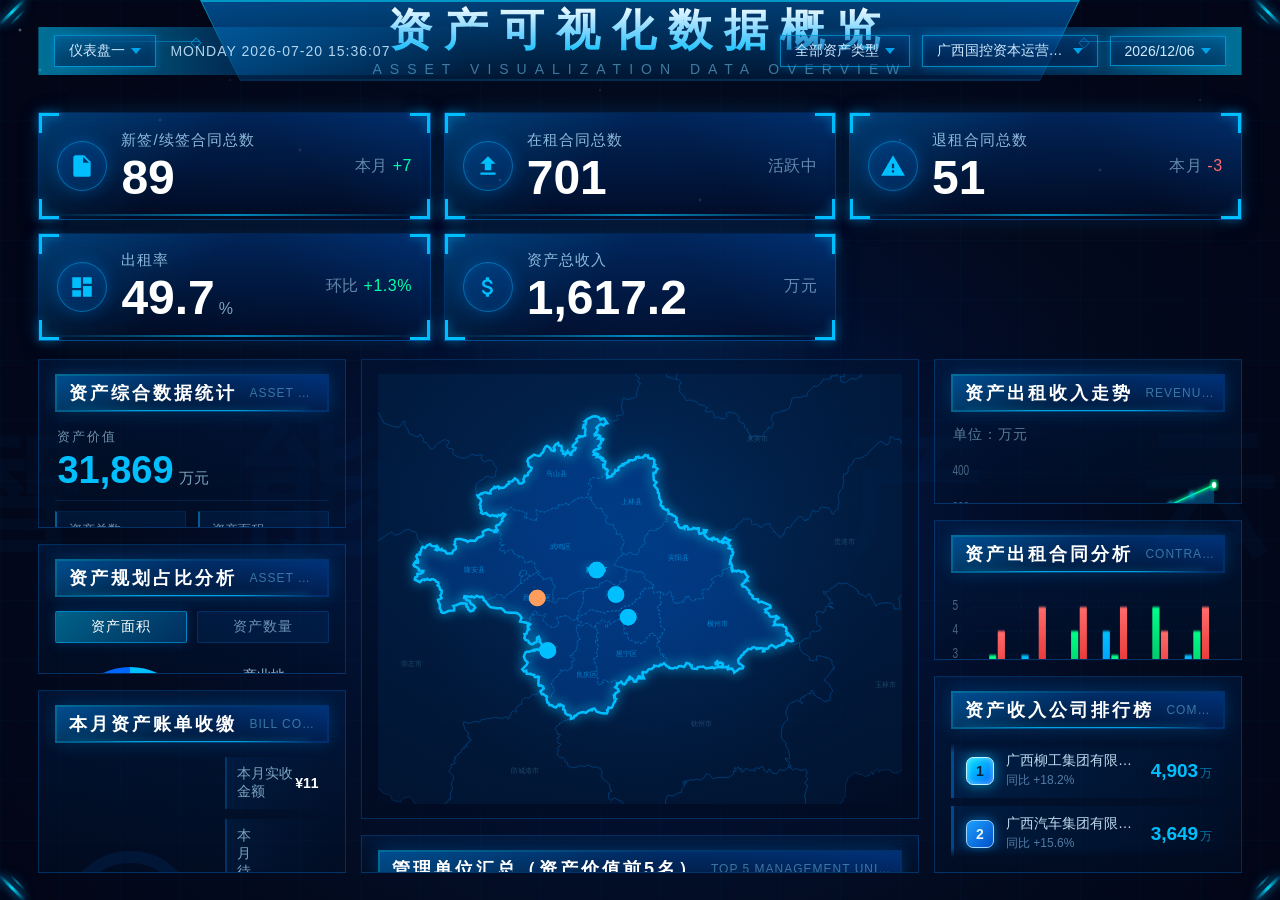
==== dashboard1.html @ 0d6fdb33 "初始化资管可视化大屏项目 - 两个看板页面 dashboard1.html / dashboard2.html - 共享样式 css/common.css（页头/筛选/弹窗/排行等通用组件） - 逐页" ====
<!DOCTYPE html>
<html lang="zh-CN">
<head>
<meta charset="UTF-8">
<title>资产可视化数据大屏</title>
<link rel="stylesheet" href="css/common.css">
</head>
<body class="d1">

<div class="stage">
  <div class="stars"></div>
  <div class="grid-bg"></div>

  <!-- 四角装饰 -->
  <div class="corner-deco tl"></div>
  <div class="corner-deco tr"></div>
  <div class="corner-deco bl"></div>
  <div class="corner-deco br"></div>

  <!-- 四周流光：顶部中央分两股沿左右边缘流下，底部中央汇聚消失 -->
  <div class="flow-frame">
    <span class="edge h top center"></span>
    <span class="edge h top l"></span>
    <span class="edge h top r"></span>
    <span class="edge h bottom center"></span>
    <span class="edge h bottom l"></span>
    <span class="edge h bottom r"></span>
    <span class="edge v left"></span>
    <span class="edge v right"></span>
  </div>

  <!-- 背景装饰字 -->
  <div class="bg-text">智 能 资 产 云</div>

  <!-- 顶部 -->
  <div class="header">
    <div class="title-side left"></div>
    <div class="title-side right"></div>
    <div class="title-bar">
      <div class="title-text">资产可视化数据概览</div>
      <div class="title-sub">ASSET VISUALIZATION DATA OVERVIEW</div>
    </div>

    <div class="header-clock">
      <div class="clock-bg"></div>
      <details class="filter filter-switch">
        <summary class="filter-btn" title="切换看板">
          <span class="fb-label" id="switchLabel">资产看板</span><span class="arrow"></span>
        </summary>
        <div class="dropdown"><ul>
          <li data-href="dashboard1.html">仪表盘一</li>
          <li data-href="dashboard2.html">仪表盘二</li>
        </ul></div>
      </details>
      <div class="time" id="clock">MONDAY 2026-07-20 15:36:07</div>
    </div>

    <div class="header-filters">
      <div class="filters-bg"></div>
      <details class="filter">
        <summary class="filter-btn" title="全部资产类型">
          <span class="fb-label">全部资产类型</span><span class="arrow"></span>
        </summary>
        <div class="dropdown"><ul>
          <li class="active">全部资产类型</li>
          <li>房屋建筑物</li>
          <li>土地使用权</li>
          <li>在建工程</li>
          <li>机器设备</li>
          <li>运输工具</li>
          <li>办公设备</li>
          <li>存货</li>
          <li>股权</li>
          <li>债权</li>
        </ul></div>
      </details>
      <details class="filter">
        <summary class="filter-btn" title="广西国控资本运营集团有限公司">
          <span class="fb-label">广西国控资本运营集团有限公司</span><span class="arrow"></span>
        </summary>
        <div class="dropdown wide"><ul>
          <li class="active">广西国控资本运营集团有限公司</li>
          <li>广西国宏经济发展集团有限公司</li>
          <li>广西糖业集团有限公司</li>
          <li>广西农垦永新畜牧集团有限公司</li>
          <li>广西悦桂田园文化旅游投资有限责任公司</li>
          <li>广西农垦明阳淀粉发展有限公司</li>
          <li>广西农垦绿色食品集团有限公司</li>
          <li>广西剑麻集团有限公司</li>
          <li>广西农垦茶业集团有限公司</li>
          <li>广西农垦资本管理集团有限公司</li>
          <li>广西化工研究院有限公司</li>
          <li>广西轻工业科学技术研究院有限公司</li>
          <li>广西农垦西江乳业有限公司</li>
          <li>广西农垦企业管理有限公司</li>
          <li>广西农垦明阳农场有限公司</li>
          <li>广西农垦金光农场有限公司</li>
          <li>广西农垦新兴农场有限公司</li>
          <li>广西农垦良丰农场有限公司</li>
          <li>广西农垦北部湾农场有限公司</li>
          <li>广西农垦火光农场有限公司</li>
          <li>广西农垦通润发展有限公司</li>
          <li>广西农垦西江农场有限公司</li>
          <li>广西农垦旺茂农场有限公司</li>
          <li>广西农垦百润发展有限公司</li>
          <li>广西农垦龙北农场有限公司</li>
          <li>广西产投资本运营集团有限公司</li>
          <li>广西宏桂资本运营集团有限公司</li>
          <li>广西宏桂资产经营集团有限公司</li>
          <li>北部湾产权交易所集团股份有限公司</li>
          <li>广西五金矿产进出口集团有限公司</li>
          <li>广西明园产业服务集团有限公司</li>
          <li>广西柳工集团有限公司</li>
          <li>广西汽车集团有限公司</li>
          <li>广西国控置地投资有限公司</li>
          <li>广西国控品牌运营有限公司</li>
          <li>广西职业技术大学</li>
        </ul></div>
      </details>
      <details class="filter filter-date">
        <summary class="filter-btn" title="选择日期">
          <span class="fb-label" id="dateLabel">2026/07/30</span><span class="arrow"></span>
        </summary>
        <div class="dropdown cal"><div class="cal-box">
          <div class="cal-head">
            <button class="cal-nav" type="button" data-dir="-1" aria-label="上一月">‹</button>
            <span class="cal-title"></span>
            <button class="cal-nav" type="button" data-dir="1" aria-label="下一月">›</button>
          </div>
          <div class="cal-dow">
            <span>日</span><span>一</span><span>二</span><span>三</span><span>四</span><span>五</span><span>六</span>
          </div>
          <div class="cal-days"></div>
        </div></div>
      </details>
    </div>
  </div>

  <!-- KPI 卡片行 -->
  <div class="kpi-row">
    <div class="kpi-card">
      <div class="kpi-icon"><svg viewBox="0 0 24 24"><path d="M14 2H6c-1.1 0-2 .9-2 2v16c0 1.1.9 2 2 2h12c1.1 0 2-.9 2-2V8l-6-6zm-1 7V3.5L18.5 9H13z"/><path d="M8 14h8v2H8zm0-3h8v2H8z"/></svg></div>
      <div class="kpi-info">
        <div class="kpi-label">新签/续签合同总数</div>
        <div class="kpi-value">156</div>
      </div>
      <div class="kpi-sub">本月 <span class="up">+12</span></div>
    </div>
    <div class="kpi-card">
      <div class="kpi-icon"><svg viewBox="0 0 24 24"><path d="M9 16h6v-6h4l-7-7-7 7h4zm-4 2h14v2H5z"/></svg></div>
      <div class="kpi-info">
        <div class="kpi-label">在租合同总数</div>
        <div class="kpi-value">1,234</div>
      </div>
      <div class="kpi-sub">活跃中</div>
    </div>
    <div class="kpi-card">
      <div class="kpi-icon"><svg viewBox="0 0 24 24"><path d="M1 21h22L12 2 1 21zm12-3h-2v-2h2v2zm0-4h-2v-4h2v4z"/></svg></div>
      <div class="kpi-info">
        <div class="kpi-label">退租合同总数</div>
        <div class="kpi-value">89</div>
      </div>
      <div class="kpi-sub">本月 <span class="down">-5</span></div>
    </div>
    <div class="kpi-card">
      <div class="kpi-icon"><svg viewBox="0 0 24 24"><path d="M3 13h8V3H3v10zm0 8h8v-6H3v6zm10 0h8V11h-8v10zm0-18v6h8V3h-8z"/></svg></div>
      <div class="kpi-info">
        <div class="kpi-label">出租率</div>
        <div class="kpi-value">87.5<span class="unit">%</span></div>
      </div>
      <div class="kpi-sub">环比 <span class="up">+2.3%</span></div>
    </div>
    <div class="kpi-card">
      <div class="kpi-icon"><svg viewBox="0 0 24 24"><path d="M11.8 10.9c-2.27-.59-3-1.2-3-2.15 0-1.09 1.01-1.85 2.7-1.85 1.78 0 2.44.85 2.5 2.1h2.21c-.07-1.72-1.12-3.3-3.21-3.81V3h-3v2.16c-1.94.42-3.5 1.68-3.5 3.61 0 2.31 1.91 3.46 4.7 4.13 2.5.6 3 1.48 3 2.41 0 .69-.49 1.79-2.7 1.79-2.06 0-2.87-.92-2.98-2.1h-2.2c.12 2.19 1.76 3.42 3.68 3.83V21h3v-2.15c1.95-.37 3.5-1.5 3.5-3.55 0-2.84-2.43-3.81-4.7-4.4z"/></svg></div>
      <div class="kpi-info">
        <div class="kpi-label">资产总收入</div>
        <div class="kpi-value">2,847.6</div>
      </div>
      <div class="kpi-sub">万元</div>
    </div>
  </div>

  <!-- 主体 -->
  <div class="main">

    <!-- ===== 左侧 ===== -->
    <div class="left">

      <!-- 资产综合数据统计 -->
      <div class="panel">
        <div class="panel-title"><span class="name">资产综合数据统计</span><span class="en">ASSET OVERVIEW</span></div>
        <div class="overview-hero">
          <div class="h-label">资产价值</div>
          <div class="h-value">56,201<span class="u">万元</span></div>
        </div>
        <div class="overview-cols">
          <div class="ov-col">
            <span class="ov-lbl">资产总数</span>
            <span class="ov-num">395<span class="ov-unit">宗</span></span>
          </div>
          <div class="ov-col">
            <span class="ov-lbl">资产面积</span>
            <span class="ov-num">735,144<span class="ov-unit">㎡</span></span>
          </div>
        </div>
        <div class="progress-area">
          <div class="prog-row">
            <div class="prog-head"><span class="prog-lbl">可经营资产占比</span><span class="prog-val">72.5%</span></div>
            <div class="prog-bar"><div class="prog-fill" style="width:72.5%;"></div></div>
          </div>
          <div class="prog-row">
            <div class="prog-head"><span class="prog-lbl">自用面积占比</span><span class="prog-val">27.5%</span></div>
            <div class="prog-bar"><div class="prog-fill" style="width:27.5%;"></div></div>
          </div>
        </div>
      </div>

      <!-- 资产规划占比分析 -->
      <div class="panel">
        <div class="panel-title"><span class="name">资产规划占比分析</span><span class="en">ASSET RATIO</span></div>
        <div class="tab-bar" id="ratioTabs">
          <div class="tab active" data-key="area">资产面积</div>
          <div class="tab" data-key="count">资产数量</div>
        </div>
        <div class="pie-wrap">
          <div class="pie-chart" id="ratioPie">
            <svg width="150" height="150" viewBox="0 0 150 150">
              <circle cx="75" cy="75" r="55" fill="none" stroke="rgba(0,100,200,0.12)" stroke-width="16"/>
              <circle class="seg" data-i="0" cx="75" cy="75" r="55" fill="none" stroke="#00bfff" stroke-width="16"
                stroke-dasharray="138.2 207.4" stroke-dashoffset="0" stroke-linecap="butt"
                style="transition:stroke-dasharray .8s cubic-bezier(.4,0,.2,1),stroke-dashoffset .8s cubic-bezier(.4,0,.2,1);"/>
              <circle class="seg" data-i="1" cx="75" cy="75" r="55" fill="none" stroke="#4d9fff" stroke-width="16"
                stroke-dasharray="103.7 241.9" stroke-dashoffset="-138.2" stroke-linecap="butt"
                style="transition:stroke-dasharray .8s cubic-bezier(.4,0,.2,1),stroke-dashoffset .8s cubic-bezier(.4,0,.2,1);"/>
              <circle class="seg" data-i="2" cx="75" cy="75" r="55" fill="none" stroke="#1e7fff" stroke-width="16"
                stroke-dasharray="69.1 276.5" stroke-dashoffset="-241.9" stroke-linecap="butt"
                style="transition:stroke-dasharray .8s cubic-bezier(.4,0,.2,1),stroke-dashoffset .8s cubic-bezier(.4,0,.2,1);"/>
              <circle class="seg" data-i="3" cx="75" cy="75" r="55" fill="none" stroke="#0066ff" stroke-width="16"
                stroke-dasharray="34.6 311.0" stroke-dashoffset="-311.0" stroke-linecap="butt"
                style="transition:stroke-dasharray .8s cubic-bezier(.4,0,.2,1),stroke-dashoffset .8s cubic-bezier(.4,0,.2,1);"/>
            </svg>
            <div class="scan"></div>
            <div class="pie-center">
              <svg class="pie-icon" viewBox="0 0 24 24" fill="none" stroke="#00e6ff" stroke-width="1.6" stroke-linecap="round" stroke-linejoin="round">
                <rect x="4" y="3" width="16" height="18" rx="1.2"/>
                <path d="M9 7h2M13 7h2M9 11h2M13 11h2M9 15h2M13 15h2"/>
                <path d="M10 21v-3h4v3"/>
              </svg>
              <div class="l">规划占比</div>
            </div>
          </div>
          <div class="legend-list" id="ratioLegend">
            <div class="legend-item"><span class="dot" style="background:#00bfff;box-shadow:0 0 6px #00bfff;"></span><span class="name">商业地产</span><span class="pct" data-i="0">40%</span></div>
            <div class="legend-item"><span class="dot" style="background:#4d9fff;box-shadow:0 0 6px #4d9fff;"></span><span class="name">住宅地产</span><span class="pct" data-i="1">30%</span></div>
            <div class="legend-item"><span class="dot" style="background:#1e7fff;box-shadow:0 0 6px #1e7fff;"></span><span class="name">工业地产</span><span class="pct" data-i="2">20%</span></div>
            <div class="legend-item"><span class="dot" style="background:#0066ff;box-shadow:0 0 6px #0066ff;"></span><span class="name">办公地产</span><span class="pct" data-i="3">10%</span></div>
          </div>
        </div>
      </div>

      <!-- 本月资产账单收缴 -->
      <div class="panel">
        <div class="panel-title"><span class="name">本月资产账单收缴</span><span class="en">BILL COLLECTION</span></div>
        <div class="bill-wrap">
          <div class="bill-ring">
            <svg width="150" height="150" viewBox="0 0 150 150">
              <circle class="bill-track" cx="75" cy="75" r="60" fill="none" stroke="rgba(0,100,200,0.12)" stroke-width="12"/>
            </svg>
            <div class="bill-center"><div class="v">0<span style="font-size:18px;">%</span></div><div class="l">收缴率</div></div>
          </div>
          <div class="bill-info">
            <div class="bill-info-item"><span class="l">本月实收金额</span><span class="v">¥20</span></div>
            <div class="bill-info-item"><span class="l">本月待收金额</span><span class="v">¥1,715,725</span></div>
            <div class="bill-info-item"><span class="l">上月应收金额</span><span class="v">¥1,719,725</span></div>
          </div>
        </div>
      </div>

    </div>

    <!-- ===== 中间 ===== -->
    <div class="center">

      <!-- 地图 -->
      <div class="panel map-wrap">
        <svg viewBox="292 275 300 134" preserveAspectRatio="xMidYMid meet" style="width:100%;height:100%;">
      <defs>
        <filter id="glow" x="-50%" y="-50%" width="200%" height="200%">
          <feGaussianBlur stdDeviation="3" result="blur"/>
          <feMerge>
            <feMergeNode in="blur"/>
            <feMergeNode in="SourceGraphic"/>
          </feMerge>
        </filter>
        <filter id="glowStrong" x="-50%" y="-50%" width="200%" height="200%">
          <feGaussianBlur stdDeviation="6" result="blur"/>
          <feMerge>
            <feMergeNode in="blur"/>
            <feMergeNode in="SourceGraphic"/>
          </feMerge>
        </filter>
        <radialGradient id="mapBg" cx="50%" cy="50%" r="50%">
          <stop offset="0%" stop-color="rgba(0,60,140,0.15)"/>
          <stop offset="100%" stop-color="rgba(0,10,30,0.05)"/>
        </radialGradient>
      </defs>
      <rect width="800" height="560" fill="url(#mapBg)"/>
      <g id="geo" transform="translate(0,0) scale(1)">
        <path d="M576.3,202.4 L577.6,201.3 L578.1,200.5 L577.8,199.5 L578.3,199.1 L578.0,198.2 L578.3,197.2 L577.9,196.3 L579.7,196.0 L581.5,194.0 L580.8,192.5 L580.8,190.1 L580.1,189.2 L580.3,188.2 L579.8,187.7 L580.1,186.8 L581.2,186.9 L582.1,186.3 L581.4,184.7 L580.3,185.1 L578.7,184.9 L578.0,184.4 L575.7,184.0 L574.4,184.8 L573.3,183.7 L571.5,181.2 L570.7,182.3 L569.8,182.4 L569.5,183.0 L567.6,183.6 L567.2,182.7 L566.1,182.1 L565.6,182.3 L564.2,181.9 L563.8,178.8 L563.0,179.0 L562.6,179.9 L561.3,179.7 L560.8,178.1 L559.4,178.1 L559.9,175.3 L560.4,175.1 L560.3,174.0 L559.6,173.1 L559.5,172.2 L558.6,173.0 L558.5,173.8 L556.9,173.7 L556.3,174.3 L554.8,173.3 L554.7,171.8 L555.2,171.2 L554.8,169.4 L553.5,168.8 L553.2,169.2 L551.5,169.6 L549.9,168.3 L549.8,167.2 L549.0,167.8 L547.6,167.9 L547.0,169.0 L545.6,168.3 L540.8,167.8 L538.9,166.9 L537.7,167.0 L535.6,165.9 L534.4,165.5 L533.4,165.7 L531.9,166.7 L530.2,167.1 L529.2,166.5 L529.6,164.6 L530.1,164.2 L529.6,163.3 L530.4,162.7 L529.6,162.0 L530.2,161.8 L530.0,159.3 L529.4,158.9 L529.2,157.4 L530.5,157.2 L529.5,156.3 L529.2,154.9 L529.4,153.1 L530.6,152.9 L530.8,152.3 L532.0,152.8 L531.6,149.7 L532.5,147.1 L532.2,145.2 L533.4,143.9 L533.2,142.2 L531.1,140.6 L530.9,139.9 L532.0,137.2 L532.4,135.6 L534.9,134.6 L537.7,131.3 L538.4,130.0 L538.4,129.0 L539.2,127.8 L539.2,125.9 L540.6,124.5 L541.4,122.8 L541.7,118.1 L541.3,116.7 L541.4,115.2 L542.4,115.7 L542.8,115.1 L541.9,114.2 L542.7,113.0 L543.0,111.6 L542.0,110.9 L543.1,110.7 L543.3,109.7 L542.7,109.1 L543.5,105.8 L544.5,104.8 L544.5,103.5 L543.8,102.2 L543.5,100.8 L541.7,99.2 L541.5,98.4 L540.5,97.0 L540.7,95.9 L541.9,94.8 L542.9,93.2 L544.5,93.1 L545.1,92.5 L545.8,90.7 L547.8,89.3 L547.7,88.7 L546.2,87.4 L545.3,87.3 L544.7,86.5 L544.7,85.6 L546.8,82.1 L546.6,81.4 L544.7,80.7 L544.1,79.7 L543.7,77.9 L542.9,77.2 L541.5,76.9 L539.4,75.9 L538.8,74.9 L539.2,72.1 L539.7,70.5 L541.6,69.5 L543.0,68.3 L543.3,66.9 L541.3,67.0 L538.7,67.6 L537.8,67.3 L537.0,67.7 L535.4,67.9 L535.7,67.2 L535.0,66.5 L535.4,65.9 L536.1,66.2 L536.1,65.1 L534.9,63.8 L535.2,62.8 L535.9,62.5 L536.2,60.4 L537.8,60.9 L537.9,60.2 L539.1,59.0 L539.6,57.3 L539.0,56.2 L537.6,55.3 L536.6,56.6 L535.8,56.7 L535.9,55.8 L534.5,55.1 L532.7,55.3 L532.0,55.0 L531.7,52.6 L530.7,52.1 L528.6,53.0 L527.8,54.0 L526.2,54.7 L523.5,54.5 L522.2,55.2 L521.7,56.5 L520.6,56.9 L519.1,56.7 L518.7,55.6 L517.5,54.3 L516.2,53.7 L515.8,54.1 L515.3,55.9 L513.5,57.4 L509.2,59.6 L509.0,60.2 L510.9,60.8 L511.4,61.5 L511.6,63.0 L510.8,64.5 L509.7,65.5 L508.1,66.0 L507.6,66.9 L507.3,68.8 L505.9,70.4 L505.5,71.5 L504.5,72.1 L503.6,71.8 L502.6,72.3 L502.4,74.4 L502.7,75.3 L502.4,76.5 L501.7,77.0 L502.2,78.2 L501.6,79.2 L502.6,79.7 L502.8,80.5 L502.7,82.0 L500.3,81.8 L500.2,82.9 L498.6,83.6 L496.8,83.6 L494.8,83.1 L494.6,82.3 L494.0,82.3 L492.7,81.5 L490.1,81.2 L490.3,80.5 L489.9,78.0 L490.1,76.6 L488.8,75.5 L487.1,75.0 L486.2,75.9 L487.8,76.6 L487.4,77.2 L488.6,77.9 L487.8,79.0 L485.6,79.4 L485.7,80.0 L484.9,81.0 L484.2,80.8 L483.0,79.0 L484.1,77.7 L484.1,75.9 L483.3,75.0 L481.7,74.6 L479.5,75.3 L479.8,76.0 L478.8,75.9 L478.1,76.6 L477.9,77.7 L475.2,76.4 L473.5,76.1 L472.1,76.4 L471.6,77.4 L470.3,77.0 L469.5,77.5 L470.5,79.2 L469.5,79.0 L468.5,80.7 L467.1,80.7 L466.6,81.2 L467.0,81.9 L466.1,82.1 L464.8,81.2 L463.8,81.9 L462.1,82.6 L462.2,83.2 L460.6,83.6 L460.5,84.7 L461.0,86.7 L462.5,87.1 L463.8,86.5 L465.6,87.2 L466.5,85.8 L468.1,84.9 L469.0,83.0 L470.6,82.7 L470.8,81.5 L473.4,82.8 L474.0,82.7 L474.5,81.4 L475.8,81.4 L475.6,81.9 L478.0,83.0 L477.3,84.2 L477.6,85.6 L475.9,86.9 L475.2,88.7 L474.6,89.1 L474.5,90.8 L473.4,91.7 L474.9,92.6 L474.5,93.6 L474.9,96.8 L475.4,97.6 L476.9,98.1 L477.6,98.9 L478.9,99.2 L477.8,100.5 L476.8,100.3 L475.7,101.5 L474.7,101.3 L472.9,102.8 L471.5,102.1 L469.5,100.7 L467.9,100.9 L467.9,99.9 L466.0,98.6 L464.6,98.9 L464.0,98.6 L462.2,99.8 L460.8,100.1 L460.0,99.7 L460.1,98.6 L458.8,98.9 L457.9,98.4 L456.4,98.8 L456.8,99.3 L454.4,99.5 L454.0,99.2 L452.7,101.4 L451.5,100.3 L451.3,99.5 L450.5,98.8 L449.8,98.8 L450.3,97.1 L451.4,96.7 L451.0,95.0 L449.7,94.3 L450.1,93.9 L450.0,91.8 L448.3,91.4 L447.9,90.9 L444.3,91.2 L443.4,92.2 L442.4,92.0 L441.0,92.3 L440.4,93.9 L441.1,94.1 L440.5,95.8 L439.5,95.4 L438.3,95.9 L438.3,97.0 L438.8,98.0 L438.1,99.0 L440.8,100.6 L441.1,102.1 L439.8,101.6 L439.0,100.9 L438.5,101.5 L437.7,101.1 L435.7,102.1 L435.5,103.1 L434.7,103.7 L434.6,104.6 L433.3,104.7 L434.3,105.5 L434.5,106.1 L435.2,106.0 L435.7,107.3 L434.6,107.0 L433.7,105.9 L432.5,108.2 L432.6,110.3 L431.4,111.4 L432.1,112.7 L433.9,112.7 L434.7,114.4 L434.8,115.6 L434.0,116.7 L435.4,119.5 L434.9,120.6 L435.0,122.1 L435.6,122.3 L436.8,123.5 L437.4,126.7 L437.1,127.5 L437.9,128.8 L437.6,129.2 L437.8,131.0 L438.8,132.0 L440.5,132.1 L440.7,132.9 L442.3,133.5 L443.8,134.5 L443.3,136.6 L442.7,136.0 L441.5,135.8 L440.7,138.0 L440.8,139.2 L439.9,139.1 L439.7,140.3 L440.1,141.2 L441.1,140.7 L442.0,141.7 L444.5,141.6 L445.0,142.2 L446.7,140.8 L446.5,139.5 L447.1,139.2 L448.0,139.8 L449.7,139.4 L451.3,139.3 L451.7,140.6 L453.5,140.5 L453.7,139.2 L454.9,138.1 L455.8,136.6 L456.8,137.1 L457.5,138.0 L459.0,137.8 L460.9,136.8 L461.8,137.6 L461.3,139.0 L462.5,139.2 L463.9,138.9 L465.6,139.8 L466.7,139.5 L468.2,138.2 L468.6,137.5 L469.1,135.2 L470.0,134.9 L471.8,135.3 L473.6,134.1 L475.4,132.1 L476.4,132.5 L477.3,134.2 L477.8,134.4 L479.2,136.3 L479.4,137.7 L480.2,139.8 L480.4,141.5 L479.8,144.4 L478.4,146.4 L478.4,148.0 L477.6,148.8 L476.8,150.3 L473.6,152.3 L472.1,153.6 L469.6,155.3 L469.2,156.9 L469.9,158.8 L470.9,159.3 L473.5,159.6 L477.7,159.1 L480.0,158.1 L480.0,156.6 L481.7,156.3 L482.7,157.0 L483.7,158.6 L485.4,159.9 L484.9,161.2 L483.7,161.5 L483.4,162.0 L483.6,163.9 L484.3,164.4 L483.7,165.3 L483.5,166.9 L484.8,166.8 L485.5,167.9 L484.7,169.5 L483.0,171.1 L481.7,170.1 L479.7,169.6 L479.4,167.9 L477.8,167.4 L476.6,168.1 L474.1,168.2 L473.1,169.0 L472.0,170.7 L471.8,171.6 L470.3,172.4 L469.6,174.1 L468.6,175.1 L467.0,175.2 L466.3,175.9 L467.1,176.8 L464.4,176.9 L464.0,178.3 L465.8,180.0 L466.0,181.3 L467.7,183.0 L465.9,185.4 L463.6,185.8 L462.0,186.8 L461.0,187.9 L461.4,189.1 L462.2,189.7 L461.8,190.5 L458.7,191.9 L456.5,192.0 L455.9,192.7 L455.8,194.0 L455.1,195.1 L456.2,195.8 L457.4,197.4 L457.6,196.6 L458.7,195.9 L459.5,196.1 L460.3,198.6 L462.2,198.9 L464.5,201.1 L466.8,201.1 L468.9,200.1 L472.6,200.5 L473.6,200.2 L474.9,202.4 L474.9,204.1 L474.5,204.7 L471.4,205.4 L470.6,206.3 L471.0,208.3 L470.4,210.6 L469.6,210.2 L469.1,209.4 L468.4,209.2 L467.7,210.2 L466.0,209.9 L464.1,210.6 L463.0,211.8 L463.7,213.8 L463.0,216.2 L462.9,218.7 L462.6,220.5 L462.6,221.9 L463.4,221.8 L464.9,223.0 L465.2,224.5 L463.9,225.5 L464.6,227.2 L464.3,228.6 L465.0,229.6 L466.5,230.8 L467.8,233.8 L468.4,234.1 L470.9,233.7 L473.9,234.6 L475.3,236.1 L476.3,236.6 L477.8,236.7 L480.5,238.2 L479.4,239.2 L479.0,240.1 L481.4,240.7 L482.4,240.0 L483.4,240.6 L484.0,241.7 L484.0,243.1 L484.4,243.9 L485.2,244.0 L486.1,243.4 L486.8,243.4 L487.9,244.5 L490.5,244.3 L491.5,243.1 L491.1,241.2 L492.5,240.6 L496.9,241.6 L497.9,242.5 L498.4,243.5 L498.1,245.5 L499.6,246.7 L501.3,247.3 L501.7,249.8 L503.5,250.6 L503.1,252.0 L504.0,252.3 L504.4,253.6 L505.2,253.9 L504.5,254.4 L505.0,254.9 L506.1,254.8 L506.9,254.1 L509.0,254.8 L511.1,254.8 L512.4,253.7 L513.3,251.8 L515.0,250.7 L515.1,249.2 L516.3,249.8 L517.4,248.9 L518.2,247.0 L516.7,245.0 L517.3,244.0 L517.2,243.0 L518.0,241.6 L518.9,241.1 L520.7,241.0 L522.5,240.0 L523.6,240.1 L525.6,239.4 L527.2,238.2 L528.2,235.2 L528.8,232.8 L531.5,231.9 L532.9,232.3 L534.0,232.2 L535.3,231.4 L537.3,231.6 L537.8,229.3 L541.2,225.8 L542.7,226.0 L543.6,225.7 L544.5,224.6 L545.7,223.9 L546.6,221.8 L547.2,221.6 L548.2,222.2 L549.2,221.6 L550.1,221.8 L551.2,221.4 L551.0,220.0 L553.9,219.9 L554.3,220.1 L554.6,218.7 L556.0,217.6 L557.1,217.5 L558.3,218.3 L558.9,220.3 L558.2,220.6 L556.3,220.3 L556.5,222.9 L558.8,223.8 L559.7,223.6 L561.8,221.8 L563.0,221.3 L565.2,221.9 L566.7,220.8 L568.4,220.2 L567.9,219.4 L568.7,218.6 L568.0,217.0 L568.2,215.9 L567.3,215.1 L566.9,214.2 L568.5,213.5 L569.9,211.4 L569.6,209.1 L570.6,206.4 L572.1,204.5 L571.8,202.8 L572.8,201.8 L574.1,202.7 L574.5,202.3 L576.3,202.4 Z" fill="rgba(0,40,80,0.3)" stroke="rgba(0,100,180,0.35)" stroke-width="0.8" />
        <text x="501" y="145" text-anchor="middle" dominant-baseline="middle" fill="rgba(80,140,180,0.4)" font-size="4.2" font-family="sans-serif">柳州市</text>
        <path d="M669.3,156.9 L668.2,156.9 L664.8,158.1 L662.9,157.8 L661.8,158.0 L661.4,158.6 L660.4,158.8 L659.8,158.2 L658.1,159.4 L658.5,158.5 L659.6,157.9 L658.8,156.8 L659.3,155.2 L658.7,154.5 L657.5,154.3 L657.1,153.6 L657.7,152.5 L656.3,151.2 L655.8,149.7 L656.0,149.0 L655.5,147.4 L655.9,145.8 L656.9,144.4 L656.4,143.9 L658.5,141.7 L657.9,141.0 L658.4,139.3 L659.7,137.3 L660.1,137.1 L660.3,135.6 L663.3,134.3 L664.5,134.4 L665.3,133.5 L666.3,133.6 L667.4,132.3 L670.7,130.8 L671.2,128.6 L670.5,127.4 L670.4,126.1 L669.8,124.3 L671.4,123.8 L673.2,122.6 L674.8,120.6 L675.6,118.9 L677.3,116.6 L680.0,116.9 L681.7,115.7 L682.5,115.5 L683.0,114.6 L684.5,113.8 L684.4,112.7 L685.2,111.0 L686.5,111.2 L688.5,108.8 L688.6,106.8 L690.1,104.5 L690.5,104.3 L691.1,101.9 L690.7,99.3 L690.8,97.9 L692.0,94.9 L692.6,94.2 L691.8,92.7 L690.2,91.5 L689.4,90.2 L689.4,89.0 L689.8,86.6 L689.3,85.7 L689.2,83.4 L690.3,82.2 L691.1,81.9 L692.9,82.2 L697.9,80.8 L699.5,78.5 L701.1,78.7 L701.8,78.4 L702.0,77.6 L701.4,74.2 L700.3,73.0 L701.1,71.1 L703.3,70.9 L704.1,70.2 L706.1,69.9 L706.7,69.0 L704.7,68.4 L703.3,68.8 L703.1,67.1 L701.8,67.5 L701.0,67.3 L699.5,68.2 L698.8,67.4 L696.3,67.7 L695.9,65.6 L694.7,66.0 L694.2,66.9 L693.7,66.8 L692.9,65.4 L691.1,66.0 L691.0,66.4 L689.0,67.6 L688.2,68.5 L687.7,70.3 L686.4,69.8 L684.7,69.7 L683.9,69.4 L683.0,67.2 L681.8,66.3 L681.1,65.3 L682.1,65.0 L680.6,63.3 L680.9,62.5 L679.6,62.3 L679.5,61.0 L678.0,61.0 L678.6,60.3 L678.7,59.3 L679.3,58.8 L680.5,55.4 L680.3,54.7 L681.9,53.3 L682.5,51.9 L684.0,51.2 L685.3,51.3 L683.2,49.2 L685.3,47.4 L684.6,47.4 L685.5,46.4 L685.5,44.3 L684.9,43.7 L684.5,42.4 L685.6,40.4 L686.1,39.1 L685.3,38.4 L685.7,37.5 L685.8,36.0 L687.7,35.6 L688.1,34.0 L687.7,32.5 L686.7,30.8 L685.4,30.7 L684.0,31.0 L683.5,31.6 L682.8,31.2 L682.0,31.7 L681.4,31.0 L680.2,31.0 L679.3,29.9 L679.8,29.0 L679.9,27.9 L679.5,27.4 L676.9,27.4 L676.1,27.1 L675.0,27.4 L672.9,27.5 L672.2,27.2 L670.6,27.3 L670.2,27.7 L668.8,27.5 L667.6,26.4 L666.2,26.3 L665.8,25.7 L665.1,26.3 L663.9,25.9 L664.1,25.0 L663.3,25.1 L662.2,24.5 L660.3,24.3 L660.9,22.5 L659.3,22.1 L658.5,20.7 L657.6,20.0 L656.2,20.3 L654.8,21.1 L655.4,22.7 L655.1,23.1 L654.7,25.6 L653.0,26.3 L654.0,27.6 L654.3,29.4 L653.4,31.5 L653.4,32.3 L652.6,32.4 L652.9,31.6 L652.1,30.4 L650.6,30.5 L646.4,31.1 L645.5,31.9 L644.3,32.3 L642.5,32.0 L639.4,32.1 L637.2,33.0 L637.1,32.4 L634.9,30.9 L635.7,30.4 L636.4,29.0 L636.3,28.0 L635.6,26.8 L634.7,27.0 L633.6,28.7 L632.5,28.8 L631.4,27.3 L628.5,26.4 L626.3,27.3 L624.6,26.6 L624.3,25.3 L623.3,24.9 L621.7,26.4 L620.6,28.4 L619.2,29.1 L617.9,29.4 L617.0,32.2 L617.1,34.4 L616.7,35.6 L615.6,36.7 L614.3,38.8 L612.7,40.5 L611.8,40.9 L610.2,39.5 L608.6,41.0 L606.8,42.0 L605.7,43.5 L604.6,44.6 L603.2,45.5 L601.0,47.6 L600.6,49.1 L598.8,51.4 L599.2,52.1 L597.0,57.3 L596.1,58.9 L594.2,59.6 L592.6,59.7 L590.1,60.2 L588.6,59.5 L589.1,56.9 L588.5,54.4 L587.5,53.4 L585.4,52.5 L584.3,50.3 L583.4,50.1 L582.5,50.8 L581.7,52.3 L581.0,54.3 L580.1,54.8 L578.6,54.6 L577.6,53.8 L575.9,53.2 L574.8,54.6 L573.2,52.8 L572.2,52.7 L571.4,51.8 L572.1,50.5 L572.3,48.7 L574.8,44.0 L574.2,42.6 L574.6,40.5 L573.2,40.3 L571.8,40.6 L570.2,40.5 L569.2,41.1 L568.1,40.8 L566.8,39.1 L565.8,38.9 L563.8,39.5 L562.1,38.0 L558.7,41.3 L557.2,41.9 L556.5,42.8 L555.7,46.2 L555.7,47.5 L554.7,48.2 L554.1,49.4 L553.9,51.1 L553.0,53.4 L551.6,54.1 L550.1,53.8 L547.7,52.7 L546.5,53.3 L544.6,56.8 L544.9,57.9 L546.9,59.0 L547.3,61.7 L548.7,63.9 L548.8,64.9 L547.8,66.9 L547.6,67.9 L546.3,68.7 L544.4,69.3 L543.0,68.3 L541.6,69.5 L539.7,70.5 L539.2,72.1 L538.8,74.9 L539.4,75.9 L541.5,76.9 L542.9,77.2 L543.7,77.9 L544.1,79.7 L544.7,80.7 L546.6,81.4 L546.8,82.1 L544.7,85.6 L544.7,86.5 L545.3,87.3 L546.2,87.4 L547.7,88.7 L547.8,89.3 L545.8,90.7 L545.1,92.5 L544.5,93.1 L542.9,93.2 L541.9,94.8 L540.7,95.9 L540.5,97.0 L541.5,98.4 L541.7,99.2 L543.5,100.8 L543.8,102.2 L544.5,103.5 L544.5,104.8 L543.5,105.8 L542.7,109.1 L543.3,109.7 L543.1,110.7 L542.0,110.9 L543.0,111.6 L542.7,113.0 L541.9,114.2 L542.8,115.1 L542.4,115.7 L541.4,115.2 L541.3,116.7 L541.7,118.1 L541.4,122.8 L540.6,124.5 L539.2,125.9 L539.2,127.8 L538.4,129.0 L538.4,130.0 L537.7,131.3 L534.9,134.6 L532.4,135.6 L532.0,137.2 L530.9,139.9 L531.1,140.6 L533.2,142.2 L533.4,143.9 L532.2,145.2 L532.5,147.1 L531.6,149.7 L532.0,152.8 L530.8,152.3 L530.6,152.9 L529.4,153.1 L529.2,154.9 L529.5,156.3 L530.5,157.2 L529.2,157.4 L529.4,158.9 L530.0,159.3 L530.2,161.8 L529.6,162.0 L530.4,162.7 L529.6,163.3 L530.1,164.2 L529.6,164.6 L529.2,166.5 L530.2,167.1 L531.9,166.7 L533.4,165.7 L534.4,165.5 L535.6,165.9 L537.7,167.0 L538.9,166.9 L540.8,167.8 L545.6,168.3 L547.0,169.0 L547.6,167.9 L549.0,167.8 L549.8,167.2 L549.9,168.3 L551.5,169.6 L553.2,169.2 L553.5,168.8 L554.8,169.4 L555.2,171.2 L554.7,171.8 L554.8,173.3 L556.3,174.3 L556.9,173.7 L558.5,173.8 L558.6,173.0 L559.5,172.2 L559.6,173.1 L560.3,174.0 L560.4,175.1 L559.9,175.3 L559.4,178.1 L560.8,178.1 L561.3,179.7 L562.6,179.9 L563.0,179.0 L563.8,178.8 L564.2,181.9 L565.6,182.3 L566.1,182.1 L567.2,182.7 L567.6,183.6 L569.5,183.0 L569.8,182.4 L570.7,182.3 L571.5,181.2 L573.3,183.7 L574.4,184.8 L575.7,184.0 L578.0,184.4 L578.7,184.9 L580.3,185.1 L581.4,184.7 L582.1,186.3 L581.2,186.9 L580.1,186.8 L579.8,187.7 L580.3,188.2 L580.1,189.2 L580.8,190.1 L580.8,192.5 L581.5,194.0 L579.7,196.0 L577.9,196.3 L578.3,197.2 L578.0,198.2 L578.3,199.1 L577.8,199.5 L578.1,200.5 L577.6,201.3 L576.3,202.4 L576.7,203.5 L578.1,203.7 L579.2,204.8 L580.1,204.0 L580.8,204.6 L583.0,203.7 L584.5,203.5 L584.6,204.1 L583.8,205.3 L584.5,206.8 L583.3,207.6 L584.7,207.7 L585.3,208.2 L584.0,209.5 L583.2,209.8 L583.3,210.8 L584.3,211.0 L583.9,212.2 L584.1,213.1 L585.1,212.9 L586.2,213.3 L587.0,211.9 L587.2,212.8 L589.9,212.0 L590.6,212.3 L590.3,213.7 L589.7,213.9 L589.9,215.6 L591.0,215.8 L590.7,217.3 L591.6,217.0 L592.7,217.7 L595.3,218.0 L597.4,217.6 L598.7,216.3 L600.7,215.4 L603.1,215.6 L604.2,215.3 L605.5,214.0 L605.9,214.8 L607.4,214.9 L607.5,216.0 L608.4,216.4 L611.0,216.5 L611.2,215.6 L610.4,213.8 L609.6,212.9 L609.8,212.2 L611.1,213.1 L613.3,213.3 L613.4,212.0 L614.0,211.5 L614.2,210.5 L615.3,209.9 L616.3,208.1 L617.6,207.7 L617.9,209.5 L617.6,210.9 L617.9,211.4 L619.1,211.7 L620.3,210.8 L621.0,209.1 L622.0,208.5 L624.2,208.8 L626.0,209.8 L626.7,211.2 L627.5,211.9 L628.8,212.4 L630.0,213.3 L632.9,214.1 L634.2,215.0 L636.7,214.9 L638.4,215.8 L640.3,216.1 L640.9,214.6 L640.2,213.2 L640.8,211.5 L642.1,209.9 L644.2,209.3 L645.2,209.5 L646.5,211.8 L646.3,214.9 L648.4,216.7 L648.2,218.0 L648.7,218.7 L648.7,220.4 L649.0,221.5 L649.5,221.3 L651.5,218.9 L651.6,217.9 L652.8,217.7 L652.3,216.8 L653.6,216.8 L653.8,215.4 L654.7,214.3 L655.3,214.5 L656.1,215.9 L656.3,217.9 L657.9,218.2 L659.4,216.8 L660.4,216.7 L661.4,214.6 L662.5,214.6 L662.4,213.1 L661.7,212.6 L659.3,212.5 L657.7,211.9 L656.5,211.0 L657.0,210.5 L658.3,210.9 L659.3,210.4 L659.7,208.7 L661.8,206.3 L662.5,203.8 L663.9,202.3 L662.5,200.3 L664.0,199.7 L664.2,198.8 L662.0,196.9 L661.1,194.7 L659.2,193.3 L658.4,192.1 L658.5,190.6 L660.1,189.2 L660.3,188.6 L659.0,187.2 L659.6,186.3 L661.0,186.0 L661.2,184.5 L662.0,182.6 L662.9,182.0 L665.6,182.3 L666.6,181.4 L666.9,180.1 L667.6,179.4 L668.6,179.6 L670.1,179.0 L669.6,177.9 L670.3,176.7 L671.3,177.0 L672.6,176.4 L674.0,173.3 L675.8,172.9 L676.2,172.5 L676.1,170.1 L675.5,168.9 L675.4,166.7 L676.1,164.3 L676.1,162.3 L675.6,161.0 L674.4,160.8 L673.2,161.6 L672.1,161.7 L671.2,161.2 L670.1,160.0 L669.3,157.8 L669.3,156.9 Z" fill="rgba(0,40,80,0.3)" stroke="rgba(0,100,180,0.35)" stroke-width="0.8" />
        <text x="619" y="123" text-anchor="middle" dominant-baseline="middle" fill="rgba(80,140,180,0.4)" font-size="4.2" font-family="sans-serif">桂林市</text>
        <path d="M602.4,242.1 L603.0,243.0 L603.0,244.5 L602.2,246.4 L602.8,248.1 L602.9,249.4 L602.1,251.2 L601.3,251.8 L599.3,252.6 L598.7,254.4 L599.1,256.4 L600.7,257.2 L600.6,257.7 L603.1,257.6 L604.3,259.1 L606.4,258.8 L607.3,259.0 L608.8,260.5 L610.4,260.0 L612.0,261.1 L611.2,262.4 L612.6,264.6 L613.7,265.1 L615.8,264.8 L616.8,263.8 L617.4,262.6 L618.2,262.6 L619.3,264.1 L619.5,265.5 L620.4,266.6 L619.2,268.9 L617.9,270.0 L617.2,272.9 L617.6,274.3 L619.4,273.9 L619.5,274.7 L618.9,276.3 L619.4,276.6 L618.2,277.6 L616.9,277.7 L616.7,278.6 L617.2,279.6 L618.7,280.1 L619.9,280.8 L619.9,281.3 L621.0,282.1 L620.9,284.0 L620.2,285.1 L621.7,285.0 L622.6,286.2 L622.3,287.7 L623.4,288.0 L623.8,288.6 L623.5,289.6 L624.0,292.1 L624.0,293.5 L625.0,295.1 L625.1,296.4 L624.2,297.3 L622.7,297.9 L621.6,298.0 L620.7,299.3 L621.0,300.4 L619.6,303.9 L620.4,305.4 L618.8,306.1 L619.1,306.8 L620.4,306.5 L621.1,307.4 L620.5,308.2 L621.3,309.3 L621.2,310.3 L622.4,310.2 L623.6,309.7 L624.9,310.6 L626.9,311.0 L627.5,311.7 L627.7,313.0 L627.1,316.6 L625.1,318.0 L624.4,319.5 L622.4,320.6 L620.9,320.3 L619.6,319.6 L617.4,321.2 L616.8,322.8 L617.8,325.4 L617.2,327.1 L617.1,328.9 L618.3,330.6 L620.1,330.5 L621.3,331.6 L622.4,331.1 L623.3,329.3 L624.5,329.3 L627.8,329.9 L628.6,330.5 L628.3,331.3 L628.6,332.4 L629.9,332.5 L629.6,333.9 L630.4,334.9 L632.6,335.3 L632.7,336.9 L634.0,337.0 L635.4,335.5 L636.4,336.6 L635.9,337.3 L637.1,338.9 L636.5,340.0 L637.0,340.7 L636.3,341.8 L636.7,343.7 L637.9,344.4 L637.8,345.3 L635.9,345.4 L634.1,348.2 L634.8,349.3 L634.0,349.8 L634.4,350.3 L634.3,351.6 L636.6,354.9 L638.1,355.5 L639.8,354.1 L641.1,354.6 L641.3,355.5 L640.7,357.4 L638.5,362.4 L638.4,363.2 L640.2,365.4 L639.8,366.6 L640.3,367.3 L642.6,367.9 L644.0,368.7 L645.2,368.4 L646.2,369.0 L649.4,374.9 L648.9,375.9 L649.0,376.7 L650.2,377.5 L654.5,378.0 L656.0,377.2 L656.4,376.4 L656.2,375.3 L657.9,374.9 L658.8,375.0 L659.8,375.8 L661.1,374.5 L662.4,373.9 L663.3,374.5 L663.8,374.2 L665.3,374.2 L665.9,372.5 L667.1,372.4 L668.5,370.4 L667.9,368.5 L666.1,367.4 L665.8,366.3 L668.1,366.5 L669.1,366.2 L669.4,365.4 L671.1,365.0 L672.3,365.6 L676.6,365.5 L676.7,365.9 L679.2,365.5 L679.4,364.6 L680.8,364.8 L682.1,363.7 L682.7,362.8 L682.9,361.6 L684.2,361.1 L684.4,360.4 L685.8,360.7 L685.9,360.0 L687.7,359.1 L687.3,358.3 L689.1,356.1 L688.8,355.7 L690.3,355.0 L690.9,353.6 L692.2,353.3 L692.6,352.6 L694.0,351.4 L694.4,349.4 L695.1,348.9 L695.6,347.9 L695.5,346.7 L694.6,345.9 L695.1,345.5 L694.5,343.8 L695.6,343.9 L695.8,343.4 L697.7,342.7 L698.3,341.7 L697.0,340.4 L697.7,339.6 L699.3,339.4 L699.5,338.5 L701.2,337.5 L700.5,335.1 L701.2,334.1 L698.2,334.6 L697.5,334.4 L696.0,333.2 L695.5,332.1 L695.6,330.6 L696.1,329.2 L695.7,327.4 L694.7,327.2 L697.8,325.7 L697.2,324.8 L696.5,325.0 L696.5,322.5 L696.9,321.0 L695.9,320.4 L696.0,319.9 L694.7,318.4 L695.3,315.8 L694.3,315.2 L693.3,315.7 L693.2,315.0 L693.8,314.0 L693.5,313.5 L695.7,312.0 L695.8,311.1 L694.7,310.6 L694.4,309.6 L694.9,307.7 L695.9,305.9 L696.9,305.3 L697.2,303.8 L696.4,303.0 L697.5,299.3 L697.3,298.6 L698.0,297.6 L697.9,296.4 L700.7,296.7 L700.9,295.8 L702.3,294.6 L702.9,293.4 L703.6,293.5 L704.0,292.4 L705.6,290.4 L705.4,289.3 L705.7,287.9 L706.4,287.7 L706.4,284.8 L705.8,283.5 L706.2,281.5 L708.2,281.6 L711.1,281.1 L712.3,280.2 L713.5,280.9 L715.4,279.8 L715.8,280.4 L716.4,279.9 L717.6,280.5 L718.4,280.3 L718.3,278.5 L719.3,276.8 L720.4,276.6 L720.3,276.0 L721.0,274.9 L723.1,274.5 L722.9,273.9 L723.2,272.7 L719.0,272.1 L718.7,271.2 L719.7,271.1 L719.6,266.1 L720.6,266.3 L720.8,265.3 L721.6,264.0 L721.3,263.6 L722.0,263.0 L722.1,261.9 L721.8,259.3 L722.5,258.2 L722.4,257.0 L721.6,255.3 L721.8,252.8 L721.6,251.3 L720.5,249.8 L719.1,248.8 L717.5,248.6 L716.1,246.7 L714.7,246.0 L713.6,246.2 L713.2,246.7 L711.7,246.2 L712.0,245.5 L711.1,243.6 L710.8,242.0 L711.2,240.7 L715.4,237.7 L715.5,237.2 L714.4,235.9 L714.9,235.1 L714.4,234.4 L714.6,232.5 L712.4,232.8 L711.3,231.9 L710.2,231.8 L709.8,230.9 L708.6,230.2 L707.5,230.6 L706.8,231.7 L706.6,232.8 L707.6,233.1 L707.6,233.7 L706.3,233.6 L705.5,235.3 L706.1,237.0 L704.4,238.1 L702.5,237.5 L700.3,239.0 L698.3,238.4 L697.6,239.0 L698.4,240.9 L698.3,242.2 L697.5,243.2 L697.1,244.3 L697.7,245.5 L698.6,246.4 L699.2,248.6 L699.2,250.8 L698.3,253.3 L694.7,257.2 L694.8,258.9 L694.1,258.9 L693.1,258.2 L690.7,258.7 L688.9,258.5 L687.2,257.1 L685.9,256.8 L683.4,257.2 L682.2,256.7 L682.1,255.4 L681.6,253.8 L679.7,251.6 L678.5,251.8 L675.3,251.4 L674.4,252.0 L673.2,255.7 L672.6,256.7 L670.0,257.7 L669.7,259.9 L668.8,261.6 L667.8,262.4 L665.7,262.4 L664.9,263.8 L663.6,264.5 L661.7,263.7 L661.3,264.0 L661.5,265.9 L662.5,267.1 L661.4,268.9 L660.6,269.1 L659.0,268.0 L658.1,268.6 L658.1,270.7 L657.8,271.5 L658.4,272.5 L656.8,272.1 L656.0,272.5 L655.8,273.8 L656.3,274.7 L656.0,275.7 L657.1,277.3 L657.0,278.0 L655.7,279.1 L655.5,277.6 L654.7,277.4 L653.5,278.3 L652.7,278.0 L652.7,277.1 L651.9,276.0 L650.6,275.8 L649.8,274.2 L650.3,270.3 L650.3,269.6 L649.1,268.6 L649.1,267.8 L650.2,266.4 L649.5,264.8 L649.6,263.5 L648.7,263.2 L646.6,264.3 L645.9,262.7 L644.9,261.6 L645.3,261.1 L647.4,259.9 L648.0,258.1 L646.5,256.1 L644.5,255.6 L642.8,254.8 L640.4,251.7 L639.2,251.0 L636.6,251.1 L634.9,250.7 L634.1,251.3 L633.3,250.3 L634.2,248.8 L634.7,247.1 L634.6,245.9 L635.6,245.1 L636.3,245.0 L635.9,244.0 L634.4,243.4 L630.7,242.4 L629.4,240.5 L630.1,238.7 L630.7,236.7 L630.3,234.7 L631.7,232.1 L632.5,231.7 L633.5,230.2 L632.8,228.9 L630.6,228.3 L629.1,226.0 L627.1,225.5 L624.7,224.2 L623.8,222.0 L622.7,221.1 L622.5,220.0 L623.4,217.8 L622.8,217.1 L623.1,216.3 L624.0,215.9 L622.3,215.3 L620.8,215.7 L619.6,215.1 L619.4,214.5 L619.9,212.8 L619.1,211.7 L617.9,211.4 L617.6,210.9 L617.9,209.5 L617.6,207.7 L616.3,208.1 L615.3,209.9 L614.2,210.5 L614.0,211.5 L613.4,212.0 L613.3,213.3 L611.1,213.1 L609.8,212.2 L609.6,212.9 L610.4,213.8 L611.2,215.6 L611.0,216.5 L608.4,216.4 L607.5,216.0 L607.4,214.9 L605.9,214.8 L605.5,214.0 L604.2,215.3 L603.1,215.6 L600.7,215.4 L598.7,216.3 L597.4,217.6 L595.3,218.0 L596.2,220.9 L597.2,220.0 L598.6,219.7 L600.3,220.3 L600.8,221.1 L599.9,221.2 L599.9,223.0 L599.2,225.4 L599.9,224.6 L600.9,224.8 L601.6,225.8 L602.5,225.2 L603.7,225.2 L604.4,225.8 L605.0,227.0 L606.8,227.5 L608.5,228.7 L607.3,229.8 L607.4,230.5 L606.3,230.3 L605.9,231.3 L605.1,231.2 L603.9,232.5 L605.4,232.6 L606.0,232.2 L606.7,232.9 L607.8,232.6 L608.4,233.0 L608.7,234.3 L607.7,235.1 L604.3,234.9 L604.4,235.9 L603.9,236.6 L603.3,236.5 L603.5,235.8 L601.9,234.1 L599.8,236.2 L599.7,237.1 L600.9,237.9 L600.7,238.4 L598.9,238.8 L597.8,240.4 L599.6,240.2 L599.4,241.1 L600.7,242.1 L601.2,242.0 L601.4,240.9 L603.0,240.6 L603.2,241.6 L602.4,242.1 Z" fill="rgba(0,40,80,0.3)" stroke="rgba(0,100,180,0.35)" stroke-width="0.8" />
        <text x="654" y="282" text-anchor="middle" dominant-baseline="middle" fill="rgba(80,140,180,0.4)" font-size="4.2" font-family="sans-serif">梧州市</text>
        <path d="M528.1,444.3 L526.8,443.9 L526.1,444.1 L525.1,445.4 L523.5,445.7 L521.7,445.0 L520.1,447.7 L517.3,447.0 L516.7,446.5 L516.3,445.0 L515.3,445.1 L514.9,446.5 L514.2,446.5 L512.6,445.5 L512.4,443.8 L510.9,443.4 L510.1,444.6 L508.2,444.2 L507.5,444.5 L507.4,446.1 L505.9,445.3 L504.7,445.8 L502.7,444.4 L501.3,445.2 L501.2,446.2 L499.9,446.7 L499.6,446.2 L500.1,445.0 L499.2,444.6 L498.9,445.3 L498.0,443.7 L497.2,444.4 L495.8,444.1 L495.9,444.9 L496.9,446.0 L495.1,446.0 L495.3,447.6 L494.6,448.4 L492.4,449.7 L485.1,449.8 L483.9,450.4 L483.1,450.1 L481.3,447.9 L480.4,447.6 L479.5,447.8 L478.5,449.7 L476.3,451.1 L473.9,450.5 L472.6,451.2 L470.4,451.0 L468.6,451.7 L467.8,453.3 L467.4,452.5 L468.2,451.6 L466.3,452.3 L466.3,453.6 L467.2,453.4 L467.5,454.0 L466.0,455.8 L465.2,458.4 L464.7,458.1 L462.8,459.2 L462.0,459.2 L460.9,460.1 L459.8,460.3 L459.1,459.9 L457.9,460.0 L457.2,460.6 L456.7,461.8 L456.3,463.8 L456.3,465.3 L457.1,467.8 L459.2,471.0 L461.2,473.2 L462.5,473.9 L464.6,474.6 L467.3,474.8 L469.7,474.7 L476.3,475.2 L479.2,475.5 L480.6,476.8 L482.2,476.3 L484.0,477.0 L484.9,479.2 L484.7,480.8 L484.0,481.9 L482.3,482.9 L477.5,484.1 L476.0,484.9 L474.5,486.4 L474.1,487.6 L474.3,489.4 L474.9,490.2 L476.6,490.0 L478.3,490.2 L479.5,490.7 L483.6,493.6 L485.9,493.9 L488.1,493.4 L492.4,491.6 L493.8,490.1 L496.9,490.0 L500.5,489.2 L510.0,488.9 L513.0,488.5 L516.5,487.5 L520.7,489.0 L522.1,488.4 L521.8,486.3 L524.2,485.2 L525.2,483.7 L527.8,480.8 L528.1,478.8 L528.5,477.7 L530.5,479.2 L531.3,480.6 L532.6,483.7 L533.4,484.6 L535.1,485.7 L537.2,486.6 L540.6,487.3 L542.5,487.3 L544.9,487.1 L545.2,484.0 L543.9,482.3 L543.7,480.1 L542.0,477.7 L541.8,475.7 L542.0,475.2 L541.0,473.5 L541.2,471.4 L541.9,470.9 L542.2,469.3 L543.1,468.2 L543.1,467.2 L542.3,467.2 L541.4,468.6 L541.0,467.9 L540.2,467.9 L538.3,467.0 L537.5,468.0 L536.5,467.2 L535.8,465.4 L536.5,463.9 L536.5,461.4 L535.9,461.3 L536.5,458.1 L537.6,454.6 L537.3,453.7 L536.3,453.4 L536.1,452.4 L537.5,451.2 L537.6,450.3 L536.4,448.8 L537.3,447.8 L537.2,446.0 L536.5,444.9 L535.1,445.5 L533.4,445.6 L531.3,444.4 L529.2,445.5 L528.1,444.3 Z" fill="rgba(0,40,80,0.3)" stroke="rgba(0,100,180,0.35)" stroke-width="0.8" />
        <path d="M478.9,529.1 L480.3,529.9 L480.0,528.6 L480.7,528.0 L481.3,528.6 L482.6,529.1 L483.2,528.6 L484.2,526.5 L484.2,525.0 L483.7,524.1 L482.7,523.7 L481.7,523.8 L479.2,525.0 L478.6,526.4 L478.9,529.1 Z" fill="rgba(0,40,80,0.3)" stroke="rgba(0,100,180,0.35)" stroke-width="0.8" />
        <path d="M490.1,539.3 L491.2,540.0 L491.5,539.1 L490.1,538.4 L490.1,539.3 Z" fill="rgba(0,40,80,0.3)" stroke="rgba(0,100,180,0.35)" stroke-width="0.8" />
        <text x="502" y="471" text-anchor="middle" dominant-baseline="middle" fill="rgba(80,140,180,0.4)" font-size="4.2" font-family="sans-serif">北海市</text>
        <path d="M384.8,400.4 L383.6,400.7 L382.8,402.0 L382.0,402.4 L380.1,402.1 L378.6,404.1 L377.7,404.3 L376.3,403.9 L375.2,404.6 L373.8,406.3 L374.3,407.5 L372.0,408.6 L371.8,409.2 L370.6,410.1 L371.2,412.0 L370.4,412.3 L369.2,411.5 L368.3,412.1 L368.0,413.6 L367.2,414.0 L367.3,415.7 L366.1,416.3 L365.8,415.2 L364.6,414.9 L363.8,415.7 L362.4,415.8 L360.3,415.6 L358.8,415.1 L356.9,415.8 L354.5,416.0 L351.0,416.7 L349.9,418.0 L347.8,417.5 L345.0,418.4 L343.4,418.6 L340.9,417.7 L340.5,418.5 L341.8,422.3 L342.4,423.2 L343.6,423.9 L343.3,426.4 L343.9,426.6 L343.8,427.3 L345.2,427.9 L344.2,429.4 L343.2,429.6 L342.8,430.6 L342.2,430.8 L342.9,431.8 L340.9,432.2 L341.3,433.0 L340.2,433.2 L339.3,435.2 L338.0,435.8 L338.0,436.5 L335.9,438.0 L336.4,438.6 L335.4,439.0 L335.9,439.5 L335.2,440.2 L336.1,441.5 L334.6,442.3 L333.8,442.1 L333.5,443.5 L334.0,444.1 L333.1,445.0 L332.4,446.3 L333.5,447.1 L334.8,448.7 L335.1,450.2 L333.8,453.2 L333.9,454.6 L334.7,456.1 L334.0,456.9 L333.4,458.5 L333.3,460.2 L333.7,461.8 L332.3,462.3 L332.2,462.8 L330.2,464.7 L329.8,465.5 L328.2,466.6 L328.9,467.5 L326.6,468.3 L327.0,468.9 L327.4,471.0 L328.4,472.3 L328.1,473.3 L327.0,474.0 L329.1,474.1 L331.4,474.8 L332.3,474.4 L332.8,474.8 L334.4,472.6 L336.3,472.2 L338.1,473.8 L339.7,473.4 L343.0,473.0 L344.0,472.4 L345.4,472.8 L346.6,472.7 L348.9,471.8 L349.8,471.1 L351.0,470.7 L351.7,470.1 L354.4,469.6 L355.7,468.6 L356.8,468.7 L357.7,468.4 L359.7,468.8 L360.3,469.7 L361.3,469.9 L361.4,469.3 L362.5,468.7 L364.5,470.1 L364.5,470.9 L365.5,471.4 L365.7,472.3 L365.0,472.7 L365.8,473.3 L365.7,473.9 L366.5,474.6 L368.1,475.2 L369.0,474.9 L369.5,476.0 L370.6,477.1 L371.5,479.6 L373.0,479.8 L374.1,479.1 L376.7,478.7 L378.6,478.7 L380.3,479.3 L381.4,480.6 L386.0,482.3 L388.4,482.6 L391.1,482.3 L393.3,481.6 L394.3,480.8 L394.2,480.0 L392.8,479.1 L390.5,478.2 L390.0,477.5 L390.6,477.0 L392.7,476.3 L393.6,475.8 L394.1,474.7 L395.2,473.8 L396.9,473.2 L398.0,473.3 L399.1,474.2 L399.6,475.7 L399.4,477.2 L397.9,480.0 L395.7,482.5 L395.5,483.4 L395.9,484.0 L397.5,483.9 L401.2,481.8 L402.4,480.9 L406.2,479.5 L407.8,479.2 L410.9,479.8 L413.4,479.9 L418.7,479.3 L421.1,478.6 L422.4,477.9 L422.8,476.3 L425.0,475.2 L426.3,473.5 L426.6,472.0 L428.3,470.4 L429.5,468.4 L431.8,466.3 L432.3,464.9 L431.2,463.3 L428.1,462.0 L427.3,461.3 L426.2,461.7 L425.7,462.6 L424.7,462.5 L423.8,461.7 L423.7,458.5 L425.8,457.3 L424.7,456.6 L424.4,453.9 L420.0,449.7 L419.6,448.8 L420.2,446.3 L419.0,444.5 L416.5,443.5 L415.1,443.8 L414.1,443.6 L412.7,442.5 L409.8,443.4 L407.7,442.8 L406.0,443.6 L403.3,444.2 L400.6,443.1 L400.2,442.5 L400.6,441.4 L398.8,440.6 L398.8,439.2 L397.9,438.4 L396.1,438.3 L395.2,437.6 L394.3,436.2 L395.2,434.1 L394.6,433.0 L396.6,430.6 L394.9,429.9 L394.4,429.1 L394.9,428.0 L394.6,426.7 L395.4,426.8 L396.2,425.2 L394.4,424.7 L394.4,423.2 L393.2,422.3 L394.0,420.2 L395.8,419.5 L395.7,418.7 L397.1,418.4 L398.4,417.2 L399.7,417.1 L400.0,416.7 L401.9,415.7 L402.2,416.1 L402.3,414.5 L401.1,413.8 L400.4,413.9 L399.1,413.0 L398.8,411.2 L397.9,410.7 L398.1,408.9 L396.4,408.0 L395.9,408.6 L395.3,408.0 L393.6,409.7 L392.1,409.0 L391.2,408.2 L390.0,408.3 L389.3,406.9 L388.7,406.8 L388.3,404.6 L388.5,403.3 L387.4,402.8 L386.5,401.9 L385.6,402.0 L384.8,400.4 Z" fill="rgba(0,40,80,0.3)" stroke="rgba(0,100,180,0.35)" stroke-width="0.8" />
        <text x="376" y="446" text-anchor="middle" dominant-baseline="middle" fill="rgba(80,140,180,0.4)" font-size="4.2" font-family="sans-serif">防城港市</text>
        <path d="M528.1,444.3 L528.0,442.5 L526.9,443.4 L526.9,441.9 L527.4,441.3 L527.1,440.6 L526.2,440.4 L525.1,439.5 L524.9,438.5 L526.7,439.3 L527.5,438.7 L526.8,434.6 L526.5,433.4 L525.4,432.0 L525.1,431.1 L525.4,430.1 L525.1,429.5 L523.2,428.0 L522.6,426.3 L522.6,424.2 L523.4,420.0 L524.5,418.2 L526.3,416.4 L526.1,414.7 L525.3,413.7 L525.3,412.0 L526.7,408.2 L528.1,407.0 L529.9,406.4 L531.3,405.5 L531.9,405.6 L534.4,407.5 L534.9,407.2 L533.3,405.5 L534.4,403.5 L535.2,404.2 L535.7,402.9 L536.5,403.1 L537.8,401.7 L539.5,401.8 L539.4,400.2 L540.0,399.6 L540.6,400.7 L541.4,401.2 L540.9,401.8 L541.3,402.6 L542.2,402.8 L543.0,403.8 L545.1,404.5 L546.8,406.0 L547.7,406.3 L550.1,405.6 L550.6,404.9 L550.6,402.7 L551.1,401.2 L551.9,400.5 L551.7,399.2 L550.7,398.1 L550.3,396.8 L549.0,395.4 L547.6,394.7 L547.3,393.9 L548.1,392.7 L549.9,391.0 L551.0,389.2 L551.7,388.5 L551.8,387.7 L552.8,387.6 L553.0,386.8 L552.3,386.6 L552.4,385.5 L551.5,384.4 L551.8,383.0 L550.6,382.3 L550.1,381.5 L548.3,381.1 L545.7,380.3 L544.2,380.0 L542.8,380.3 L542.8,382.9 L541.8,382.2 L540.8,383.0 L539.3,382.5 L538.5,382.5 L538.8,380.9 L537.6,379.8 L534.7,378.4 L533.3,376.4 L533.0,373.1 L533.3,372.9 L532.2,372.4 L531.8,373.2 L530.7,373.3 L529.8,373.8 L528.7,372.8 L528.4,371.9 L525.8,371.1 L524.4,372.6 L523.9,373.5 L523.2,373.1 L523.0,373.8 L521.1,374.3 L519.5,375.4 L517.1,373.9 L515.8,374.7 L515.2,375.7 L514.5,376.0 L513.2,375.9 L512.8,376.4 L513.0,377.4 L512.1,377.5 L512.3,375.9 L511.0,375.6 L510.0,376.0 L509.2,375.6 L508.6,376.2 L507.2,375.1 L506.0,375.4 L505.3,376.3 L503.8,376.1 L501.9,377.9 L501.3,378.1 L501.0,379.1 L499.6,380.1 L499.2,381.1 L498.4,381.5 L497.9,382.6 L498.2,384.2 L500.9,386.1 L500.5,387.2 L498.8,387.3 L495.7,389.7 L495.5,388.8 L494.2,387.3 L492.2,387.7 L492.2,386.3 L491.4,387.0 L491.0,386.4 L489.3,386.8 L487.8,386.6 L489.2,385.3 L489.2,384.6 L488.1,383.9 L486.3,384.2 L486.0,383.2 L485.0,384.0 L485.1,384.8 L485.9,384.7 L486.9,386.4 L484.9,386.8 L484.2,387.2 L483.2,386.7 L479.6,387.3 L478.0,386.2 L474.8,386.5 L474.4,387.6 L471.9,387.3 L471.3,386.9 L471.3,385.6 L470.6,385.6 L470.1,384.6 L468.4,384.2 L467.0,386.5 L465.4,385.9 L464.0,386.0 L462.8,387.1 L461.9,386.8 L460.7,387.3 L458.5,387.1 L458.4,386.5 L457.0,386.0 L455.5,384.3 L454.1,385.4 L453.5,385.1 L452.6,386.0 L449.9,385.7 L449.9,386.3 L448.4,387.6 L446.7,387.8 L445.3,389.6 L443.3,389.4 L443.1,389.7 L443.6,392.0 L444.0,392.9 L442.0,393.0 L441.9,391.9 L441.0,391.8 L440.4,393.4 L439.8,393.7 L439.6,394.8 L438.4,394.9 L437.6,393.3 L435.8,392.1 L435.3,392.8 L435.7,393.5 L434.3,394.1 L434.0,395.0 L432.9,396.4 L432.0,396.3 L431.0,394.8 L430.0,395.6 L428.6,395.9 L428.7,396.9 L427.6,398.1 L429.1,399.1 L429.6,400.4 L427.6,401.6 L427.4,402.9 L426.9,402.8 L427.1,404.4 L428.0,404.7 L427.3,405.8 L427.5,406.3 L426.8,407.0 L425.8,409.6 L425.1,409.9 L423.8,409.6 L423.6,410.6 L422.9,411.1 L423.3,412.0 L422.7,413.1 L420.1,413.0 L417.0,412.0 L415.8,410.3 L414.5,410.5 L414.2,411.2 L413.6,410.9 L412.0,411.7 L410.9,412.7 L409.3,412.3 L407.5,412.6 L406.2,413.2 L405.0,414.4 L404.3,414.4 L403.8,415.6 L402.2,416.1 L401.9,415.7 L400.0,416.7 L399.7,417.1 L398.4,417.2 L397.1,418.4 L395.7,418.7 L395.8,419.5 L394.0,420.2 L393.2,422.3 L394.4,423.2 L394.4,424.7 L396.2,425.2 L395.4,426.8 L394.6,426.7 L394.9,428.0 L394.4,429.1 L394.9,429.9 L396.6,430.6 L394.6,433.0 L395.2,434.1 L394.3,436.2 L395.2,437.6 L396.1,438.3 L397.9,438.4 L398.8,439.2 L398.8,440.6 L400.6,441.4 L400.2,442.5 L400.6,443.1 L403.3,444.2 L406.0,443.6 L407.7,442.8 L409.8,443.4 L412.7,442.5 L414.1,443.6 L415.1,443.8 L416.5,443.5 L419.0,444.5 L420.2,446.3 L419.6,448.8 L420.0,449.7 L424.4,453.9 L424.7,456.6 L425.8,457.3 L423.7,458.5 L423.8,461.7 L424.7,462.5 L425.7,462.6 L426.2,461.7 L427.3,461.3 L428.1,462.0 L431.2,463.3 L432.3,464.9 L431.8,466.3 L433.6,465.8 L435.1,466.0 L436.2,466.8 L438.2,469.4 L439.5,469.9 L440.0,468.0 L440.7,467.8 L441.5,468.6 L442.4,471.1 L442.4,471.9 L441.5,472.8 L439.6,473.9 L439.8,474.7 L441.5,474.3 L442.5,473.4 L443.1,472.2 L443.2,471.3 L442.5,469.6 L443.0,469.2 L444.6,469.9 L445.4,470.8 L445.3,472.1 L446.4,473.4 L447.1,473.5 L447.4,472.7 L449.1,472.6 L449.7,471.8 L451.1,471.1 L453.1,471.2 L454.7,472.6 L458.0,471.6 L459.2,471.0 L457.1,467.8 L456.3,465.3 L456.3,463.8 L456.7,461.8 L457.2,460.6 L457.9,460.0 L459.1,459.9 L459.8,460.3 L460.9,460.1 L462.0,459.2 L462.8,459.2 L464.7,458.1 L465.2,458.4 L466.0,455.8 L467.5,454.0 L467.2,453.4 L466.3,453.6 L466.3,452.3 L468.2,451.6 L467.4,452.5 L467.8,453.3 L468.6,451.7 L470.4,451.0 L472.6,451.2 L473.9,450.5 L476.3,451.1 L478.5,449.7 L479.5,447.8 L480.4,447.6 L481.3,447.9 L483.1,450.1 L483.9,450.4 L485.1,449.8 L492.4,449.7 L494.6,448.4 L495.3,447.6 L495.1,446.0 L496.9,446.0 L495.9,444.9 L495.8,444.1 L497.2,444.4 L498.0,443.7 L498.9,445.3 L499.2,444.6 L500.1,445.0 L499.6,446.2 L499.9,446.7 L501.2,446.2 L501.3,445.2 L502.7,444.4 L504.7,445.8 L505.9,445.3 L507.4,446.1 L507.5,444.5 L508.2,444.2 L510.1,444.6 L510.9,443.4 L512.4,443.8 L512.6,445.5 L514.2,446.5 L514.9,446.5 L515.3,445.1 L516.3,445.0 L516.7,446.5 L517.3,447.0 L520.1,447.7 L521.7,445.0 L523.5,445.7 L525.1,445.4 L526.1,444.1 L526.8,443.9 L528.1,444.3 Z" fill="rgba(0,40,80,0.3)" stroke="rgba(0,100,180,0.35)" stroke-width="0.8" />
        <path d="M455.6,472.9 L455.0,473.2 L455.5,474.7 L457.2,475.3 L457.7,474.7 L455.6,472.9 Z" fill="rgba(0,40,80,0.3)" stroke="rgba(0,100,180,0.35)" stroke-width="0.8" />
        <text x="477" y="419" text-anchor="middle" dominant-baseline="middle" fill="rgba(80,140,180,0.4)" font-size="4.2" font-family="sans-serif">钦州市</text>
        <path d="M533.3,372.9 L534.3,371.6 L536.0,370.4 L538.1,369.9 L538.8,370.0 L539.5,369.2 L538.7,368.6 L539.3,366.9 L539.8,366.3 L541.1,365.8 L542.0,366.6 L542.5,366.1 L544.7,365.6 L545.4,364.1 L544.6,362.9 L543.5,362.7 L542.8,362.1 L543.2,360.8 L542.8,359.2 L543.1,358.9 L542.1,356.2 L542.9,355.5 L543.2,354.4 L544.0,354.9 L545.0,354.6 L546.3,355.6 L547.0,355.3 L546.9,354.4 L547.8,354.3 L548.1,351.8 L550.3,351.7 L550.6,352.5 L552.5,353.0 L551.3,351.6 L551.0,352.4 L550.6,351.5 L549.4,350.5 L550.5,349.8 L551.5,350.3 L552.1,350.0 L550.4,348.7 L550.4,347.3 L550.0,347.7 L548.3,344.8 L546.9,344.5 L546.7,343.1 L548.2,343.8 L549.8,342.9 L551.1,341.4 L554.3,339.7 L554.6,338.7 L555.6,338.4 L557.4,339.0 L558.9,338.6 L560.7,338.7 L562.0,339.9 L563.3,340.2 L564.0,341.1 L566.1,342.3 L566.0,342.9 L566.8,343.3 L566.7,344.4 L567.7,345.1 L569.2,345.1 L570.6,346.4 L571.1,346.4 L572.2,344.8 L573.3,344.7 L574.7,348.1 L575.6,349.1 L576.7,351.6 L578.4,350.4 L580.9,349.7 L585.2,349.9 L587.2,351.5 L587.3,353.3 L588.3,353.2 L590.3,353.5 L590.8,353.1 L590.4,351.6 L590.3,348.8 L589.9,347.8 L589.9,346.7 L592.4,344.7 L593.8,343.0 L593.7,341.1 L592.5,341.0 L593.0,339.7 L594.4,338.5 L594.7,339.8 L596.0,339.2 L595.5,338.7 L596.4,336.4 L597.2,336.1 L597.6,336.7 L598.4,336.3 L599.7,336.9 L601.4,336.4 L602.9,335.1 L604.2,335.0 L605.1,336.2 L606.9,335.8 L609.5,334.2 L611.9,334.6 L612.6,334.2 L612.5,332.9 L612.8,332.2 L614.4,331.5 L614.7,330.3 L617.1,328.9 L617.2,327.1 L617.8,325.4 L616.8,322.8 L617.4,321.2 L619.6,319.6 L620.9,320.3 L622.4,320.6 L624.4,319.5 L625.1,318.0 L627.1,316.6 L627.7,313.0 L627.5,311.7 L626.9,311.0 L624.9,310.6 L623.6,309.7 L622.4,310.2 L621.2,310.3 L621.3,309.3 L620.5,308.2 L621.1,307.4 L620.4,306.5 L619.1,306.8 L618.8,306.1 L620.4,305.4 L619.6,303.9 L621.0,300.4 L620.7,299.3 L621.6,298.0 L622.7,297.9 L624.2,297.3 L625.1,296.4 L625.0,295.1 L624.0,293.5 L624.0,292.1 L623.5,289.6 L623.8,288.6 L623.4,288.0 L622.3,287.7 L622.6,286.2 L621.7,285.0 L620.2,285.1 L620.9,284.0 L621.0,282.1 L619.9,281.3 L619.9,280.8 L618.7,280.1 L617.2,279.6 L616.7,278.6 L616.9,277.7 L618.2,277.6 L619.4,276.6 L618.9,276.3 L619.5,274.7 L619.4,273.9 L617.6,274.3 L617.2,272.9 L617.9,270.0 L619.2,268.9 L620.4,266.6 L619.5,265.5 L619.3,264.1 L618.2,262.6 L617.4,262.6 L616.8,263.8 L615.8,264.8 L613.7,265.1 L612.6,264.6 L611.2,262.4 L612.0,261.1 L610.4,260.0 L608.8,260.5 L607.3,259.0 L606.4,258.8 L604.3,259.1 L603.1,257.6 L600.6,257.7 L600.7,257.2 L599.1,256.4 L598.7,254.4 L599.3,252.6 L601.3,251.8 L602.1,251.2 L602.9,249.4 L602.8,248.1 L602.2,246.4 L603.0,244.5 L603.0,243.0 L602.4,242.1 L601.0,242.3 L600.2,243.0 L597.8,242.8 L595.2,243.9 L594.6,244.6 L594.2,248.4 L593.3,248.7 L592.8,250.1 L593.3,250.4 L594.0,252.4 L593.4,253.8 L594.6,253.7 L595.1,254.8 L594.6,256.2 L593.3,257.3 L593.7,258.9 L592.4,260.1 L592.1,259.0 L591.3,258.3 L590.2,256.0 L588.1,256.4 L586.0,254.8 L585.2,254.6 L584.8,255.3 L584.6,257.4 L584.2,258.5 L583.3,259.3 L582.4,259.3 L580.2,257.6 L579.5,257.4 L577.8,258.4 L576.7,259.7 L573.7,262.3 L571.7,264.9 L569.2,266.4 L567.9,266.9 L565.0,267.3 L564.1,268.0 L563.3,270.1 L562.6,271.1 L561.0,272.1 L560.7,274.6 L560.3,275.7 L558.5,276.0 L558.0,277.9 L558.4,280.7 L557.5,284.5 L556.0,286.1 L555.2,288.4 L555.2,290.0 L555.7,291.7 L555.5,293.1 L554.9,294.8 L555.2,295.8 L552.8,297.7 L552.2,299.3 L551.2,298.3 L551.0,296.7 L549.9,295.6 L546.0,294.8 L544.9,295.2 L544.6,296.6 L543.4,297.5 L541.7,297.8 L540.7,296.6 L539.6,298.5 L539.1,300.7 L538.2,302.0 L536.7,301.9 L537.1,302.7 L535.8,302.7 L534.7,300.9 L533.2,300.2 L531.8,301.0 L530.7,302.5 L530.2,303.7 L528.5,305.1 L528.4,306.0 L527.0,307.2 L526.5,306.4 L525.0,307.3 L525.3,307.6 L524.2,309.7 L524.1,310.8 L523.2,311.0 L523.0,311.7 L521.8,312.5 L521.6,311.8 L519.2,309.8 L519.2,309.3 L518.0,309.0 L518.2,308.0 L516.3,306.0 L516.3,304.5 L513.0,304.8 L511.2,306.8 L510.6,306.0 L509.5,305.9 L508.5,304.6 L506.5,305.1 L505.7,304.8 L505.4,303.9 L505.9,302.9 L503.9,301.4 L503.1,302.1 L501.1,301.4 L500.0,303.3 L499.1,303.4 L498.6,304.7 L497.4,304.8 L496.7,305.4 L496.9,306.7 L496.3,306.6 L495.7,308.0 L494.2,307.5 L493.4,308.2 L492.5,308.2 L490.5,309.4 L491.4,310.5 L490.1,311.5 L491.3,312.4 L491.1,312.8 L491.4,313.4 L493.2,313.9 L492.0,315.3 L490.7,315.1 L492.5,316.0 L492.5,316.7 L493.4,317.3 L492.5,318.5 L494.5,319.2 L494.6,320.6 L495.1,320.9 L494.7,322.6 L494.0,322.9 L494.0,324.0 L493.5,324.9 L493.2,327.2 L493.8,327.0 L494.5,329.0 L494.0,329.7 L494.7,330.5 L494.2,331.0 L494.6,331.8 L496.2,331.4 L497.1,331.7 L497.7,331.3 L498.7,331.5 L499.8,332.2 L501.4,331.8 L502.6,333.8 L503.6,334.8 L502.6,336.3 L503.2,337.0 L501.9,337.1 L502.1,337.6 L500.0,339.3 L500.4,340.3 L501.9,340.6 L503.0,341.5 L503.4,342.3 L504.3,342.8 L504.2,343.7 L504.7,344.6 L506.3,345.8 L506.1,346.8 L506.9,347.6 L509.3,347.8 L509.3,349.0 L510.0,349.5 L511.2,349.1 L516.2,351.2 L516.5,352.4 L513.4,353.6 L514.0,354.5 L513.6,355.1 L515.2,355.7 L516.1,357.6 L518.3,357.7 L519.8,357.2 L521.2,358.4 L520.6,358.9 L519.6,358.5 L519.5,359.3 L518.6,360.8 L519.0,361.5 L518.4,362.5 L521.3,362.3 L523.5,362.4 L523.6,363.1 L525.1,363.7 L525.6,364.7 L525.3,366.0 L526.3,367.0 L525.6,367.7 L526.2,368.4 L526.9,367.9 L528.1,369.0 L529.1,370.6 L529.3,371.5 L528.4,371.9 L528.7,372.8 L529.8,373.8 L530.7,373.3 L531.8,373.2 L532.2,372.4 L533.3,372.9 Z" fill="rgba(0,40,80,0.3)" stroke="rgba(0,100,180,0.35)" stroke-width="0.8" />
        <text x="559" y="315" text-anchor="middle" dominant-baseline="middle" fill="rgba(80,140,180,0.4)" font-size="4.2" font-family="sans-serif">贵港市</text>
        <path d="M533.3,372.9 L533.0,373.1 L533.3,376.4 L534.7,378.4 L537.6,379.8 L538.8,380.9 L538.5,382.5 L539.3,382.5 L540.8,383.0 L541.8,382.2 L542.8,382.9 L542.8,380.3 L544.2,380.0 L545.7,380.3 L548.3,381.1 L550.1,381.5 L550.6,382.3 L551.8,383.0 L551.5,384.4 L552.4,385.5 L552.3,386.6 L553.0,386.8 L552.8,387.6 L551.8,387.7 L551.7,388.5 L551.0,389.2 L549.9,391.0 L548.1,392.7 L547.3,393.9 L547.6,394.7 L549.0,395.4 L550.3,396.8 L550.7,398.1 L551.7,399.2 L551.9,400.5 L551.1,401.2 L550.6,402.7 L550.6,404.9 L550.1,405.6 L547.7,406.3 L546.8,406.0 L545.1,404.5 L543.0,403.8 L542.2,402.8 L541.3,402.6 L540.9,401.8 L541.4,401.2 L540.6,400.7 L540.0,399.6 L539.4,400.2 L539.5,401.8 L537.8,401.7 L536.5,403.1 L535.7,402.9 L535.2,404.2 L534.4,403.5 L533.3,405.5 L534.9,407.2 L534.4,407.5 L531.9,405.6 L531.3,405.5 L529.9,406.4 L528.1,407.0 L526.7,408.2 L525.3,412.0 L525.3,413.7 L526.1,414.7 L526.3,416.4 L524.5,418.2 L523.4,420.0 L522.6,424.2 L522.6,426.3 L523.2,428.0 L525.1,429.5 L525.4,430.1 L525.1,431.1 L525.4,432.0 L526.5,433.4 L526.8,434.6 L527.5,438.7 L526.7,439.3 L524.9,438.5 L525.1,439.5 L526.2,440.4 L527.1,440.6 L527.4,441.3 L526.9,441.9 L526.9,443.4 L528.0,442.5 L528.1,444.3 L529.2,445.5 L531.3,444.4 L533.4,445.6 L535.1,445.5 L536.5,444.9 L537.2,446.0 L537.3,447.8 L536.4,448.8 L537.6,450.3 L537.5,451.2 L536.1,452.4 L536.3,453.4 L537.3,453.7 L537.6,454.6 L536.5,458.1 L535.9,461.3 L536.5,461.4 L536.5,463.9 L535.8,465.4 L536.5,467.2 L537.5,468.0 L538.3,467.0 L540.2,467.9 L541.0,467.9 L541.4,468.6 L542.3,467.2 L543.1,467.2 L544.2,466.9 L545.0,469.2 L544.9,470.0 L545.9,470.7 L547.0,470.8 L547.3,469.4 L548.2,470.0 L550.5,470.0 L551.4,468.8 L552.4,469.1 L553.3,468.1 L554.2,469.0 L555.6,468.9 L557.3,467.1 L556.7,466.4 L557.1,465.7 L556.3,465.5 L556.3,464.7 L557.2,463.6 L558.2,463.4 L557.9,461.5 L559.7,460.4 L559.0,459.4 L559.4,457.9 L559.4,455.8 L559.2,454.8 L559.7,454.0 L559.2,453.4 L560.2,452.3 L560.1,451.8 L560.8,450.6 L560.1,450.4 L563.5,447.9 L564.0,447.1 L565.7,447.0 L565.9,447.5 L567.3,448.0 L568.9,448.0 L570.4,449.2 L573.0,448.5 L574.0,446.7 L574.5,446.4 L574.9,448.0 L575.5,447.9 L575.4,446.8 L576.1,446.3 L576.6,445.0 L577.9,445.2 L578.5,446.8 L579.6,445.4 L580.5,445.7 L582.5,445.2 L582.9,445.7 L583.9,445.2 L585.4,445.8 L585.2,446.4 L587.3,447.2 L589.7,447.0 L591.1,445.6 L592.2,445.9 L592.8,443.4 L594.8,444.5 L596.0,445.8 L597.2,446.3 L598.3,446.0 L600.2,446.2 L602.4,445.7 L602.3,444.7 L602.9,444.5 L601.8,442.3 L600.6,441.9 L602.4,440.4 L601.0,438.7 L598.7,437.9 L599.3,436.8 L599.0,435.0 L599.8,435.1 L598.4,432.7 L598.8,431.5 L599.2,427.6 L598.5,426.5 L599.9,426.3 L599.8,423.8 L599.5,423.2 L598.5,423.0 L597.0,421.6 L596.2,421.2 L596.2,420.1 L597.0,419.5 L597.0,418.6 L597.7,418.2 L598.3,417.1 L599.2,418.0 L599.2,418.7 L601.4,420.1 L602.6,419.5 L602.3,418.7 L603.1,417.9 L604.2,417.6 L604.1,416.5 L604.9,415.9 L606.1,416.1 L608.2,417.5 L608.9,418.7 L611.7,421.0 L611.1,421.4 L611.7,422.0 L613.0,422.1 L614.8,421.4 L615.5,420.8 L615.4,420.1 L618.4,417.1 L620.7,418.1 L622.4,418.3 L622.0,420.2 L622.7,420.9 L624.1,420.7 L624.9,421.5 L627.2,420.6 L627.6,419.8 L628.3,420.0 L628.8,419.3 L629.6,419.3 L629.3,417.8 L628.3,416.4 L627.1,416.0 L626.6,414.5 L627.3,412.9 L628.3,412.4 L630.3,412.1 L631.1,411.2 L631.2,409.9 L632.7,409.5 L633.6,407.8 L634.0,407.7 L635.3,409.0 L637.2,409.6 L639.6,409.1 L640.1,408.5 L639.7,407.7 L638.5,407.7 L638.6,406.5 L637.3,404.9 L636.3,404.4 L636.4,403.0 L635.5,401.4 L634.4,400.9 L633.9,401.6 L632.7,400.6 L632.8,398.2 L632.3,397.3 L632.9,396.1 L632.9,394.2 L632.2,393.4 L631.0,393.2 L630.9,392.3 L630.0,390.8 L630.5,390.4 L631.5,390.7 L632.1,391.5 L634.1,392.0 L635.5,391.7 L636.1,390.5 L635.4,389.4 L635.4,388.4 L636.4,386.7 L637.4,386.7 L636.8,384.8 L637.0,383.7 L636.2,383.1 L637.4,382.6 L637.7,382.0 L637.3,380.6 L639.1,380.2 L640.5,381.5 L641.0,382.9 L641.6,382.7 L641.8,381.6 L642.6,380.9 L644.2,380.2 L646.2,380.5 L646.9,380.0 L648.5,380.4 L649.4,380.4 L650.4,379.6 L650.2,377.5 L649.0,376.7 L648.9,375.9 L649.4,374.9 L646.2,369.0 L645.2,368.4 L644.0,368.7 L642.6,367.9 L640.3,367.3 L639.8,366.6 L640.2,365.4 L638.4,363.2 L638.5,362.4 L640.7,357.4 L641.3,355.5 L641.1,354.6 L639.8,354.1 L638.1,355.5 L636.6,354.9 L634.3,351.6 L634.4,350.3 L634.0,349.8 L634.8,349.3 L634.1,348.2 L635.9,345.4 L637.8,345.3 L637.9,344.4 L636.7,343.7 L636.3,341.8 L637.0,340.7 L636.5,340.0 L637.1,338.9 L635.9,337.3 L636.4,336.6 L635.4,335.5 L634.0,337.0 L632.7,336.9 L632.6,335.3 L630.4,334.9 L629.6,333.9 L629.9,332.5 L628.6,332.4 L628.3,331.3 L628.6,330.5 L627.8,329.9 L624.5,329.3 L623.3,329.3 L622.4,331.1 L621.3,331.6 L620.1,330.5 L618.3,330.6 L617.1,328.9 L614.7,330.3 L614.4,331.5 L612.8,332.2 L612.5,332.9 L612.6,334.2 L611.9,334.6 L609.5,334.2 L606.9,335.8 L605.1,336.2 L604.2,335.0 L602.9,335.1 L601.4,336.4 L599.7,336.9 L598.4,336.3 L597.6,336.7 L597.2,336.1 L596.4,336.4 L595.5,338.7 L596.0,339.2 L594.7,339.8 L594.4,338.5 L593.0,339.7 L592.5,341.0 L593.7,341.1 L593.8,343.0 L592.4,344.7 L589.9,346.7 L589.9,347.8 L590.3,348.8 L590.4,351.6 L590.8,353.1 L590.3,353.5 L588.3,353.2 L587.3,353.3 L587.2,351.5 L585.2,349.9 L580.9,349.7 L578.4,350.4 L576.7,351.6 L575.6,349.1 L574.7,348.1 L573.3,344.7 L572.2,344.8 L571.1,346.4 L570.6,346.4 L569.2,345.1 L567.7,345.1 L566.7,344.4 L566.8,343.3 L566.0,342.9 L566.1,342.3 L564.0,341.1 L563.3,340.2 L562.0,339.9 L560.7,338.7 L558.9,338.6 L557.4,339.0 L555.6,338.4 L554.6,338.7 L554.3,339.7 L551.1,341.4 L549.8,342.9 L548.2,343.8 L546.7,343.1 L546.9,344.5 L548.3,344.8 L550.0,347.7 L550.4,347.3 L550.4,348.7 L552.1,350.0 L551.5,350.3 L550.5,349.8 L549.4,350.5 L550.6,351.5 L551.0,352.4 L551.3,351.6 L552.5,353.0 L550.6,352.5 L550.3,351.7 L548.1,351.8 L547.8,354.3 L546.9,354.4 L547.0,355.3 L546.3,355.6 L545.0,354.6 L544.0,354.9 L543.2,354.4 L542.9,355.5 L542.1,356.2 L543.1,358.9 L542.8,359.2 L543.2,360.8 L542.8,362.1 L543.5,362.7 L544.6,362.9 L545.4,364.1 L544.7,365.6 L542.5,366.1 L542.0,366.6 L541.1,365.8 L539.8,366.3 L539.3,366.9 L538.7,368.6 L539.5,369.2 L538.8,370.0 L538.1,369.9 L536.0,370.4 L534.3,371.6 L533.3,372.9 Z" fill="rgba(0,40,80,0.3)" stroke="rgba(0,100,180,0.35)" stroke-width="0.8" />
        <text x="582" y="397" text-anchor="middle" dominant-baseline="middle" fill="rgba(80,140,180,0.4)" font-size="4.2" font-family="sans-serif">玉林市</text>
        <path d="M240.3,143.4 L238.4,143.5 L236.5,144.4 L235.0,146.4 L230.1,147.5 L228.8,148.2 L228.3,149.2 L227.4,149.6 L225.2,150.2 L224.6,150.8 L223.0,150.8 L221.2,151.4 L219.7,152.3 L217.7,152.4 L216.1,152.9 L215.0,153.8 L212.5,153.3 L210.9,153.5 L210.2,154.1 L209.1,154.0 L207.8,153.2 L206.6,153.0 L204.8,154.8 L204.3,155.7 L203.5,155.9 L202.8,155.4 L200.6,155.0 L199.9,155.7 L200.3,156.6 L201.7,157.5 L202.0,158.5 L203.4,160.4 L204.4,161.1 L204.9,162.2 L204.8,163.5 L205.5,164.5 L205.7,165.4 L205.2,166.3 L204.9,168.7 L204.4,169.9 L203.8,170.1 L203.9,171.1 L202.5,174.1 L201.7,174.3 L200.3,173.8 L199.7,174.4 L199.3,176.2 L198.8,176.9 L197.5,177.3 L196.9,178.4 L195.4,179.2 L194.1,179.3 L192.4,180.0 L190.6,181.3 L190.5,182.3 L189.9,184.0 L188.3,186.2 L187.5,186.0 L185.1,184.4 L185.0,183.7 L184.0,182.7 L182.5,181.9 L181.7,180.9 L181.1,179.4 L180.6,177.4 L177.1,177.4 L175.9,177.6 L175.0,176.9 L173.3,177.0 L172.5,178.2 L169.8,179.5 L167.7,179.6 L166.7,179.3 L164.0,177.8 L163.3,176.5 L161.3,175.7 L160.1,174.5 L158.2,173.3 L155.6,172.6 L153.0,172.9 L150.7,172.4 L149.6,171.6 L148.9,169.9 L147.3,169.6 L145.7,170.5 L142.9,170.4 L141.0,170.1 L138.5,169.4 L138.1,168.7 L138.1,167.1 L137.3,165.8 L136.0,165.3 L134.6,162.9 L133.7,159.4 L133.4,158.7 L131.9,157.9 L128.5,156.9 L126.0,156.7 L123.5,157.6 L123.0,158.3 L120.6,158.5 L117.9,158.0 L116.5,157.9 L115.8,156.8 L116.4,155.5 L115.2,154.4 L113.6,154.6 L113.4,153.2 L111.8,153.1 L111.5,151.8 L109.9,151.8 L108.3,152.7 L106.3,155.2 L105.1,154.7 L103.9,155.0 L103.2,156.4 L102.5,156.6 L100.4,158.1 L100.5,158.1 L100.9,158.4 L99.7,159.4 L99.1,159.3 L98.7,159.1 L98.0,161.3 L95.0,163.4 L94.9,164.1 L95.3,165.2 L94.9,167.1 L93.9,168.8 L94.6,170.7 L94.5,171.4 L93.0,171.7 L89.7,173.1 L81.8,174.7 L79.6,176.0 L78.7,176.9 L78.1,179.6 L76.4,182.0 L74.6,182.6 L73.4,182.4 L72.7,183.0 L69.0,183.8 L67.8,184.8 L67.0,187.1 L65.7,187.5 L63.8,186.9 L62.8,186.1 L63.3,184.9 L62.7,184.6 L59.7,183.8 L56.6,183.6 L56.2,183.4 L53.4,180.1 L52.9,178.8 L51.0,178.4 L49.5,177.1 L46.8,176.8 L45.9,177.2 L45.3,179.4 L44.4,180.6 L43.8,183.0 L43.0,184.2 L42.0,184.3 L40.7,185.4 L39.3,185.1 L39.3,185.6 L40.3,186.2 L41.3,185.9 L41.6,185.0 L42.6,185.0 L42.9,185.7 L44.5,186.7 L44.2,190.1 L44.8,191.8 L45.4,192.6 L45.9,195.4 L46.8,195.8 L47.3,195.4 L48.0,196.5 L48.7,196.9 L48.0,197.9 L48.4,199.8 L49.3,201.0 L50.3,201.3 L50.3,202.2 L50.9,203.7 L50.6,204.1 L51.2,206.0 L51.9,206.5 L52.6,206.1 L55.0,206.1 L55.7,206.8 L56.3,208.4 L55.3,208.8 L54.5,210.4 L57.4,211.2 L59.2,212.4 L61.4,214.8 L62.5,215.5 L63.8,215.7 L64.6,214.9 L64.9,213.9 L64.7,212.3 L63.3,207.3 L63.3,206.2 L64.6,204.1 L65.6,203.8 L67.2,204.7 L67.9,204.8 L68.1,202.8 L69.1,202.6 L71.0,204.0 L74.6,204.0 L75.9,203.8 L79.4,204.9 L80.8,205.0 L83.2,205.7 L84.7,207.2 L86.0,207.4 L89.5,207.0 L91.1,205.9 L91.7,205.2 L93.2,204.5 L95.4,204.2 L96.5,204.5 L97.0,205.4 L98.5,205.6 L99.4,206.2 L100.4,206.4 L101.7,207.0 L101.1,209.9 L102.4,210.9 L104.5,210.4 L105.1,210.5 L107.5,212.3 L109.2,213.2 L110.0,214.2 L110.0,215.1 L108.5,216.4 L107.6,217.7 L108.1,218.9 L107.1,218.7 L106.5,219.7 L107.3,219.8 L108.6,221.3 L108.3,222.1 L110.0,222.2 L110.8,224.1 L111.8,225.7 L113.3,225.3 L113.4,226.0 L114.4,226.5 L113.6,229.2 L113.1,230.4 L111.2,231.2 L111.1,230.3 L108.7,230.3 L108.3,231.9 L108.7,231.9 L108.6,233.5 L109.8,234.6 L110.4,236.1 L113.0,238.0 L113.6,239.0 L115.2,239.5 L116.0,240.3 L116.5,240.0 L118.3,239.9 L119.1,238.6 L117.2,237.3 L117.2,236.5 L118.3,236.7 L119.2,235.4 L120.4,235.5 L121.7,235.1 L122.5,236.0 L122.9,237.1 L123.5,237.0 L124.1,237.9 L125.4,238.1 L125.9,238.7 L127.1,238.8 L127.5,239.6 L129.0,240.0 L129.5,241.5 L130.5,242.4 L131.9,242.9 L135.0,243.3 L137.0,244.3 L138.1,244.5 L138.8,243.8 L139.6,243.8 L139.7,242.9 L139.2,241.9 L139.6,240.3 L140.5,238.9 L140.4,236.9 L141.7,235.3 L141.4,234.4 L142.0,233.8 L143.1,234.4 L145.2,233.6 L147.1,233.8 L147.7,233.1 L149.5,233.4 L150.9,234.1 L150.9,236.3 L151.5,236.5 L151.8,238.9 L152.3,240.1 L152.2,241.9 L152.9,243.0 L155.4,242.5 L156.8,241.3 L157.2,240.3 L158.1,239.8 L161.4,240.5 L163.9,239.1 L166.3,239.5 L167.6,240.7 L166.2,242.4 L166.0,243.1 L166.8,243.9 L169.6,243.2 L171.1,243.2 L172.0,241.6 L171.9,240.8 L172.8,240.7 L175.9,242.3 L176.8,241.7 L177.4,239.5 L177.1,239.1 L176.9,236.7 L177.6,235.2 L178.5,234.5 L179.8,234.4 L181.8,235.4 L182.7,235.6 L186.0,234.3 L185.9,234.7 L187.3,236.7 L188.4,236.3 L189.5,237.1 L190.9,237.6 L191.2,238.9 L191.2,241.3 L192.7,242.6 L193.3,243.4 L194.5,243.2 L195.3,244.4 L194.8,246.1 L193.9,246.8 L195.3,247.1 L197.5,249.8 L198.2,250.2 L199.0,252.2 L199.3,253.6 L200.8,254.8 L200.9,256.2 L202.2,257.2 L204.4,257.6 L204.9,258.3 L204.3,259.2 L202.5,259.2 L204.3,261.7 L204.4,262.7 L202.9,263.5 L200.9,263.8 L199.8,264.4 L199.1,265.5 L199.9,270.3 L201.0,272.3 L201.1,273.6 L200.6,274.6 L200.3,277.8 L199.1,281.0 L197.6,283.5 L198.0,285.4 L199.0,285.9 L199.5,286.9 L197.6,287.9 L196.3,290.3 L194.3,291.2 L193.0,293.9 L192.1,294.6 L189.6,295.1 L188.3,296.1 L187.1,297.7 L186.1,298.4 L185.4,298.4 L184.9,297.6 L185.9,296.0 L185.8,295.3 L184.8,294.5 L182.3,294.1 L180.1,292.7 L179.1,292.7 L177.9,293.6 L176.9,293.0 L175.9,291.1 L174.8,290.7 L172.1,290.9 L169.7,292.0 L168.5,293.3 L168.3,296.0 L167.8,296.6 L165.2,296.7 L163.3,297.3 L161.3,300.1 L159.1,301.6 L157.7,302.8 L156.8,302.9 L155.0,302.2 L154.4,302.9 L152.8,302.6 L151.2,302.9 L152.7,303.2 L154.8,304.1 L155.3,305.4 L156.6,305.7 L157.2,306.5 L156.1,307.2 L155.2,307.0 L155.3,307.9 L156.0,307.8 L157.4,309.0 L157.8,309.8 L156.3,309.9 L155.9,310.4 L155.0,310.0 L155.3,308.9 L154.6,308.0 L152.9,308.1 L152.9,308.7 L151.2,309.4 L150.4,310.2 L149.6,310.4 L149.7,311.1 L147.6,311.3 L145.3,314.1 L144.5,316.5 L141.8,317.4 L141.3,318.7 L141.8,320.2 L143.5,322.1 L142.8,323.4 L143.8,323.5 L144.7,324.7 L145.1,327.7 L144.8,329.5 L145.2,330.5 L144.4,332.8 L144.9,334.0 L145.9,334.6 L148.5,334.1 L150.6,334.8 L152.2,333.5 L152.9,333.4 L155.5,334.7 L156.8,335.1 L159.1,335.4 L160.0,335.0 L160.9,336.0 L161.1,337.6 L162.3,338.0 L163.6,337.9 L165.3,338.8 L167.7,341.4 L169.8,341.7 L170.9,342.1 L171.2,343.7 L172.5,345.0 L172.6,346.2 L173.6,346.6 L174.7,348.8 L176.4,348.8 L175.7,347.9 L176.1,346.9 L177.9,346.8 L179.1,346.2 L180.1,347.0 L182.2,346.7 L182.3,345.7 L184.4,346.1 L185.7,346.8 L187.3,345.4 L187.2,343.7 L186.6,342.9 L188.0,341.8 L191.5,342.3 L192.7,342.1 L194.3,341.2 L196.2,342.7 L197.1,342.3 L199.2,342.0 L201.2,342.1 L202.9,342.7 L205.7,342.9 L208.9,346.4 L211.7,349.7 L211.6,350.5 L210.6,351.3 L211.8,352.7 L213.4,353.5 L215.1,353.5 L216.4,354.1 L218.0,353.6 L219.7,354.6 L220.9,354.3 L221.3,352.4 L221.6,352.3 L225.3,352.5 L226.2,351.4 L228.5,351.7 L229.6,350.3 L230.6,350.7 L231.6,350.1 L232.6,350.2 L234.0,349.4 L234.1,347.8 L234.6,346.7 L236.0,346.0 L239.4,348.1 L240.6,348.3 L242.7,347.5 L243.6,347.9 L245.1,350.8 L246.2,351.5 L246.0,352.2 L248.4,353.9 L249.7,352.7 L249.7,351.4 L249.4,349.7 L250.7,348.3 L253.6,346.4 L255.1,344.1 L257.0,343.3 L258.7,340.5 L260.6,339.5 L261.8,338.6 L261.6,336.3 L262.9,334.6 L262.2,333.2 L261.5,332.8 L259.7,333.9 L259.0,333.7 L258.3,332.6 L259.3,331.4 L259.3,330.6 L258.7,329.7 L259.2,328.4 L260.4,327.0 L260.6,326.4 L259.8,324.3 L260.0,323.8 L262.5,322.7 L265.6,322.1 L267.4,321.1 L271.4,319.7 L273.0,317.9 L273.2,316.3 L273.6,315.4 L275.7,313.2 L277.4,312.6 L280.4,312.5 L281.5,311.5 L283.4,312.2 L284.9,312.0 L284.2,313.2 L285.1,313.8 L284.8,315.0 L286.4,314.6 L292.0,314.0 L295.0,312.2 L296.0,311.4 L298.0,310.1 L299.8,309.3 L300.9,310.7 L302.0,311.0 L304.4,310.3 L306.9,308.3 L309.7,307.6 L310.7,308.6 L313.5,309.3 L314.2,310.5 L314.4,312.9 L315.7,314.2 L315.7,315.3 L317.2,315.4 L316.7,317.1 L317.5,317.7 L318.7,318.3 L320.1,316.8 L321.6,316.2 L322.5,317.2 L324.7,317.5 L325.5,317.1 L326.2,317.9 L324.8,319.3 L325.6,319.7 L326.9,319.1 L327.4,319.5 L328.2,319.0 L328.3,319.7 L330.2,320.1 L331.2,321.5 L334.2,321.5 L334.9,319.9 L336.3,319.1 L336.4,317.4 L335.5,316.4 L336.0,315.8 L335.8,314.6 L336.4,313.3 L338.9,313.2 L342.5,314.2 L343.1,314.9 L344.6,314.1 L347.5,314.3 L348.8,312.6 L351.4,311.7 L352.1,311.1 L351.8,309.2 L353.4,308.2 L355.1,307.7 L356.8,308.3 L358.5,308.6 L358.4,309.3 L359.5,309.3 L360.2,308.5 L358.8,308.4 L359.8,307.6 L359.3,306.0 L359.8,305.4 L361.3,304.9 L362.4,303.4 L363.1,302.9 L362.8,301.6 L364.7,299.3 L363.4,298.6 L361.8,299.8 L360.9,299.5 L360.1,300.4 L359.3,299.8 L358.7,300.1 L357.3,299.6 L356.2,300.1 L354.4,299.2 L353.8,298.3 L351.9,298.9 L350.8,298.2 L351.2,297.2 L350.4,295.6 L350.7,294.3 L350.1,293.8 L350.9,291.5 L350.6,290.3 L349.3,289.4 L348.8,288.4 L347.9,285.1 L347.8,283.8 L348.3,281.4 L350.2,280.0 L352.7,278.7 L353.4,277.7 L354.9,277.5 L356.5,278.0 L357.5,278.0 L358.9,277.4 L359.6,273.5 L359.5,272.3 L358.2,270.8 L357.9,269.4 L357.1,268.5 L356.0,268.1 L354.8,268.2 L353.5,268.9 L352.3,269.1 L350.9,267.1 L350.9,266.3 L351.7,265.3 L349.6,265.1 L348.6,265.5 L345.4,264.8 L343.0,266.4 L341.2,267.2 L338.4,266.5 L336.2,265.5 L335.0,264.6 L334.7,263.7 L334.9,261.9 L333.9,261.5 L331.7,261.2 L331.1,260.2 L331.3,259.2 L332.6,258.3 L332.4,257.1 L330.1,256.4 L328.7,256.9 L327.9,257.7 L326.3,258.3 L325.1,259.5 L324.1,261.1 L322.7,261.9 L321.9,261.7 L320.9,259.9 L319.4,258.0 L318.2,258.1 L317.5,257.5 L317.8,255.5 L317.2,255.2 L316.4,253.6 L315.4,253.6 L315.0,254.8 L312.3,254.3 L311.8,253.6 L309.9,253.3 L308.8,250.3 L307.4,248.3 L307.2,247.4 L307.5,246.2 L307.0,245.7 L306.3,246.1 L304.6,248.5 L303.4,249.3 L299.9,248.7 L297.8,247.8 L295.1,246.9 L294.7,245.5 L293.8,244.1 L292.6,241.4 L291.5,241.1 L291.1,241.5 L288.3,241.2 L286.6,240.4 L284.6,243.1 L282.6,243.8 L281.2,242.1 L280.7,242.0 L279.7,240.3 L278.6,240.1 L277.7,239.0 L276.8,239.2 L276.5,238.4 L275.6,238.0 L275.5,237.3 L277.5,236.5 L277.0,235.7 L275.9,235.4 L275.5,236.2 L274.8,236.2 L272.8,236.8 L271.8,235.8 L270.6,235.2 L270.9,234.5 L268.3,230.5 L267.6,228.9 L267.8,227.9 L270.0,226.5 L271.7,226.0 L273.2,224.5 L273.7,221.9 L271.6,219.9 L271.2,218.3 L270.0,216.1 L270.6,214.9 L271.4,213.8 L269.9,212.0 L269.9,211.5 L271.8,210.2 L270.7,208.4 L270.1,208.2 L268.0,208.7 L266.8,208.0 L266.4,206.2 L265.3,204.6 L262.8,203.1 L262.8,202.3 L263.4,201.0 L263.0,199.1 L261.8,197.4 L260.3,197.5 L259.3,196.5 L258.8,194.8 L259.6,193.5 L259.7,190.4 L259.5,189.0 L257.7,187.4 L254.9,187.6 L255.2,188.3 L252.6,189.1 L251.2,189.3 L251.7,187.4 L252.6,187.3 L254.3,184.9 L255.2,185.2 L256.2,184.6 L258.9,184.0 L261.7,183.7 L263.0,183.0 L263.4,182.1 L260.5,180.0 L259.7,178.5 L258.6,177.3 L256.3,176.8 L251.2,174.2 L249.9,173.0 L249.0,171.6 L249.7,170.1 L250.9,169.4 L254.3,168.6 L255.4,168.9 L258.2,170.8 L260.3,171.4 L261.2,170.6 L261.1,169.4 L262.0,168.1 L261.3,167.5 L262.5,166.8 L263.1,166.0 L263.7,166.2 L264.2,165.3 L265.5,164.6 L265.7,165.3 L266.8,165.6 L266.8,164.6 L266.1,163.7 L265.8,162.6 L264.6,161.1 L262.9,160.4 L262.3,159.9 L262.2,158.9 L260.1,157.9 L259.2,157.0 L258.2,155.4 L255.6,152.4 L255.0,150.8 L255.0,149.2 L255.7,148.5 L257.1,148.8 L258.5,148.4 L258.1,146.9 L256.5,145.4 L256.3,144.4 L257.7,143.3 L256.6,142.0 L254.5,141.9 L252.6,142.6 L252.6,143.5 L251.0,144.1 L250.9,144.6 L249.4,145.8 L248.2,145.2 L246.9,145.5 L245.0,145.3 L244.9,146.3 L243.3,146.8 L241.0,144.6 L240.3,143.4 Z" fill="rgba(0,40,80,0.3)" stroke="rgba(0,100,180,0.35)" stroke-width="0.8" />
        <path d="M100.5,158.1 L100.4,158.1 L98.7,159.1 L99.1,159.3 L100.5,158.1 Z" fill="rgba(0,40,80,0.3)" stroke="rgba(0,100,180,0.35)" stroke-width="0.8" />
        <text x="204" y="243" text-anchor="middle" dominant-baseline="middle" fill="rgba(80,140,180,0.4)" font-size="4.2" font-family="sans-serif">百色市</text>
        <path d="M722.1,261.9 L723.0,261.8 L725.5,263.5 L726.0,262.8 L726.2,261.5 L727.8,261.5 L728.3,262.6 L730.0,263.2 L730.8,263.1 L731.4,263.9 L732.6,263.6 L733.5,264.3 L735.1,264.2 L735.5,263.6 L736.9,264.4 L737.3,262.3 L738.2,262.0 L737.8,259.8 L738.1,258.3 L737.5,258.0 L737.1,256.8 L738.0,255.2 L738.0,254.5 L739.6,254.5 L740.2,255.2 L741.3,253.9 L740.7,252.3 L741.0,251.1 L742.1,251.2 L743.4,252.2 L744.1,251.4 L745.1,251.2 L746.5,251.4 L746.3,250.6 L747.0,250.6 L749.2,247.3 L747.4,245.0 L747.3,242.6 L745.9,241.7 L745.1,239.5 L744.2,238.6 L744.3,237.4 L743.8,237.0 L743.3,235.7 L743.3,234.1 L744.2,231.4 L744.1,230.6 L742.6,229.4 L743.3,224.4 L744.7,224.9 L746.9,225.0 L747.3,224.0 L748.4,223.8 L749.1,224.3 L749.2,222.9 L750.3,222.3 L750.7,221.4 L751.9,221.1 L752.4,221.8 L753.5,221.8 L753.9,220.9 L753.9,219.6 L754.9,219.5 L756.3,218.2 L757.3,218.1 L758.0,216.4 L759.1,215.7 L759.6,214.6 L760.5,213.8 L760.7,211.2 L760.3,209.4 L759.0,208.9 L758.8,207.2 L757.0,204.3 L754.8,203.4 L754.5,202.6 L753.6,202.1 L753.6,200.4 L754.5,199.2 L755.7,198.4 L755.3,197.6 L755.5,195.4 L754.6,193.9 L753.9,193.9 L752.2,191.6 L752.2,191.3 L750.5,190.5 L750.3,189.7 L748.9,189.6 L749.0,188.3 L747.9,186.5 L748.6,185.3 L750.4,184.8 L749.2,182.9 L749.5,182.2 L749.1,181.0 L750.4,180.1 L751.2,177.8 L752.2,177.2 L753.1,177.2 L754.7,176.6 L755.7,176.9 L757.1,176.0 L754.6,174.2 L752.0,173.7 L751.4,173.1 L750.2,173.2 L749.0,174.4 L747.7,174.4 L745.7,173.7 L743.0,174.4 L742.5,174.2 L742.4,173.0 L741.2,172.9 L739.2,172.5 L737.2,173.1 L735.3,172.7 L734.3,171.6 L732.3,172.0 L729.5,172.2 L727.2,171.3 L726.8,172.4 L725.4,172.3 L723.2,174.0 L720.9,176.9 L720.5,178.3 L721.0,179.6 L720.9,181.2 L720.4,181.5 L718.7,181.3 L716.7,180.3 L715.9,180.6 L715.3,181.5 L714.1,185.0 L713.1,185.6 L712.2,184.6 L710.3,185.8 L709.5,185.2 L708.8,184.0 L707.8,183.1 L706.0,182.3 L704.7,182.2 L704.4,182.9 L702.9,183.0 L702.4,181.4 L701.3,181.6 L700.9,181.1 L701.5,180.0 L704.0,176.5 L703.8,175.0 L704.3,174.3 L704.6,172.8 L705.5,170.5 L704.7,168.3 L703.0,166.1 L702.6,164.9 L703.7,163.4 L703.6,162.5 L702.4,161.5 L703.0,160.4 L704.0,160.0 L704.6,158.1 L703.6,157.8 L701.8,156.6 L700.9,155.1 L700.9,153.9 L701.6,152.8 L703.7,152.0 L704.3,151.1 L704.4,149.5 L704.1,149.1 L701.7,148.7 L700.2,148.0 L699.5,146.8 L699.7,145.1 L701.3,142.5 L700.7,141.5 L699.2,141.8 L698.2,141.1 L697.9,139.5 L696.7,139.0 L695.6,139.1 L694.9,141.0 L693.7,141.8 L690.5,141.4 L689.5,140.3 L688.2,139.8 L687.4,137.8 L686.1,137.0 L685.0,137.7 L685.0,138.7 L683.7,139.1 L681.1,141.2 L680.8,142.5 L679.6,143.3 L679.1,144.3 L675.9,145.6 L673.3,147.3 L671.7,147.3 L669.7,148.0 L670.3,150.4 L669.7,153.0 L669.2,153.7 L669.6,156.5 L669.3,156.9 L669.3,157.8 L670.1,160.0 L671.2,161.2 L672.1,161.7 L673.2,161.6 L674.4,160.8 L675.6,161.0 L676.1,162.3 L676.1,164.3 L675.4,166.7 L675.5,168.9 L676.1,170.1 L676.2,172.5 L675.8,172.9 L674.0,173.3 L672.6,176.4 L671.3,177.0 L670.3,176.7 L669.6,177.9 L670.1,179.0 L668.6,179.6 L667.6,179.4 L666.9,180.1 L666.6,181.4 L665.6,182.3 L662.9,182.0 L662.0,182.6 L661.2,184.5 L661.0,186.0 L659.6,186.3 L659.0,187.2 L660.3,188.6 L660.1,189.2 L658.5,190.6 L658.4,192.1 L659.2,193.3 L661.1,194.7 L662.0,196.9 L664.2,198.8 L664.0,199.7 L662.5,200.3 L663.9,202.3 L662.5,203.8 L661.8,206.3 L659.7,208.7 L659.3,210.4 L658.3,210.9 L657.0,210.5 L656.5,211.0 L657.7,211.9 L659.3,212.5 L661.7,212.6 L662.4,213.1 L662.5,214.6 L661.4,214.6 L660.4,216.7 L659.4,216.8 L657.9,218.2 L656.3,217.9 L656.1,215.9 L655.3,214.5 L654.7,214.3 L653.8,215.4 L653.6,216.8 L652.3,216.8 L652.8,217.7 L651.6,217.9 L651.5,218.9 L649.5,221.3 L649.0,221.5 L648.7,220.4 L648.7,218.7 L648.2,218.0 L648.4,216.7 L646.3,214.9 L646.5,211.8 L645.2,209.5 L644.2,209.3 L642.1,209.9 L640.8,211.5 L640.2,213.2 L640.9,214.6 L640.3,216.1 L638.4,215.8 L636.7,214.9 L634.2,215.0 L632.9,214.1 L630.0,213.3 L628.8,212.4 L627.5,211.9 L626.7,211.2 L626.0,209.8 L624.2,208.8 L622.0,208.5 L621.0,209.1 L620.3,210.8 L619.1,211.7 L619.9,212.8 L619.4,214.5 L619.6,215.1 L620.8,215.7 L622.3,215.3 L624.0,215.9 L623.1,216.3 L622.8,217.1 L623.4,217.8 L622.5,220.0 L622.7,221.1 L623.8,222.0 L624.7,224.2 L627.1,225.5 L629.1,226.0 L630.6,228.3 L632.8,228.9 L633.5,230.2 L632.5,231.7 L631.7,232.1 L630.3,234.7 L630.7,236.7 L630.1,238.7 L629.4,240.5 L630.7,242.4 L634.4,243.4 L635.9,244.0 L636.3,245.0 L635.6,245.1 L634.6,245.9 L634.7,247.1 L634.2,248.8 L633.3,250.3 L634.1,251.3 L634.9,250.7 L636.6,251.1 L639.2,251.0 L640.4,251.7 L642.8,254.8 L644.5,255.6 L646.5,256.1 L648.0,258.1 L647.4,259.9 L645.3,261.1 L644.9,261.6 L645.9,262.7 L646.6,264.3 L648.7,263.2 L649.6,263.5 L649.5,264.8 L650.2,266.4 L649.1,267.8 L649.1,268.6 L650.3,269.6 L650.3,270.3 L649.8,274.2 L650.6,275.8 L651.9,276.0 L652.7,277.1 L652.7,278.0 L653.5,278.3 L654.7,277.4 L655.5,277.6 L655.7,279.1 L657.0,278.0 L657.1,277.3 L656.0,275.7 L656.3,274.7 L655.8,273.8 L656.0,272.5 L656.8,272.1 L658.4,272.5 L657.8,271.5 L658.1,270.7 L658.1,268.6 L659.0,268.0 L660.6,269.1 L661.4,268.9 L662.5,267.1 L661.5,265.9 L661.3,264.0 L661.7,263.7 L663.6,264.5 L664.9,263.8 L665.7,262.4 L667.8,262.4 L668.8,261.6 L669.7,259.9 L670.0,257.7 L672.6,256.7 L673.2,255.7 L674.4,252.0 L675.3,251.4 L678.5,251.8 L679.7,251.6 L681.6,253.8 L682.1,255.4 L682.2,256.7 L683.4,257.2 L685.9,256.8 L687.2,257.1 L688.9,258.5 L690.7,258.7 L693.1,258.2 L694.1,258.9 L694.8,258.9 L694.7,257.2 L698.3,253.3 L699.2,250.8 L699.2,248.6 L698.6,246.4 L697.7,245.5 L697.1,244.3 L697.5,243.2 L698.3,242.2 L698.4,240.9 L697.6,239.0 L698.3,238.4 L700.3,239.0 L702.5,237.5 L704.4,238.1 L706.1,237.0 L705.5,235.3 L706.3,233.6 L707.6,233.7 L707.6,233.1 L706.6,232.8 L706.8,231.7 L707.5,230.6 L708.6,230.2 L709.8,230.9 L710.2,231.8 L711.3,231.9 L712.4,232.8 L714.6,232.5 L714.4,234.4 L714.9,235.1 L714.4,235.9 L715.5,237.2 L715.4,237.7 L711.2,240.7 L710.8,242.0 L711.1,243.6 L712.0,245.5 L711.7,246.2 L713.2,246.7 L713.6,246.2 L714.7,246.0 L716.1,246.7 L717.5,248.6 L719.1,248.8 L720.5,249.8 L721.6,251.3 L721.8,252.8 L721.6,255.3 L722.4,257.0 L722.5,258.2 L721.8,259.3 L722.1,261.9 Z" fill="rgba(0,40,80,0.3)" stroke="rgba(0,100,180,0.35)" stroke-width="0.8" />
        <text x="692" y="214" text-anchor="middle" dominant-baseline="middle" fill="rgba(80,140,180,0.4)" font-size="4.2" font-family="sans-serif">贺州市</text>
        <path d="M240.3,143.4 L241.0,144.6 L243.3,146.8 L244.9,146.3 L245.0,145.3 L246.9,145.5 L248.2,145.2 L249.4,145.8 L250.9,144.6 L251.0,144.1 L252.6,143.5 L252.6,142.6 L254.5,141.9 L256.6,142.0 L257.7,143.3 L256.3,144.4 L256.5,145.4 L258.1,146.9 L258.5,148.4 L257.1,148.8 L255.7,148.5 L255.0,149.2 L255.0,150.8 L255.6,152.4 L258.2,155.4 L259.2,157.0 L260.1,157.9 L262.2,158.9 L262.3,159.9 L262.9,160.4 L264.6,161.1 L265.8,162.6 L266.1,163.7 L266.8,164.6 L266.8,165.6 L265.7,165.3 L265.5,164.6 L264.2,165.3 L263.7,166.2 L263.1,166.0 L262.5,166.8 L261.3,167.5 L262.0,168.1 L261.1,169.4 L261.2,170.6 L260.3,171.4 L258.2,170.8 L255.4,168.9 L254.3,168.6 L250.9,169.4 L249.7,170.1 L249.0,171.6 L249.9,173.0 L251.2,174.2 L256.3,176.8 L258.6,177.3 L259.7,178.5 L260.5,180.0 L263.4,182.1 L263.0,183.0 L261.7,183.7 L258.9,184.0 L256.2,184.6 L255.2,185.2 L254.3,184.9 L252.6,187.3 L251.7,187.4 L251.2,189.3 L252.6,189.1 L255.2,188.3 L254.9,187.6 L257.7,187.4 L259.5,189.0 L259.7,190.4 L259.6,193.5 L258.8,194.8 L259.3,196.5 L260.3,197.5 L261.8,197.4 L263.0,199.1 L263.4,201.0 L262.8,202.3 L262.8,203.1 L265.3,204.6 L266.4,206.2 L266.8,208.0 L268.0,208.7 L270.1,208.2 L270.7,208.4 L271.8,210.2 L269.9,211.5 L269.9,212.0 L271.4,213.8 L270.6,214.9 L270.0,216.1 L271.2,218.3 L271.6,219.9 L273.7,221.9 L273.2,224.5 L271.7,226.0 L270.0,226.5 L267.8,227.9 L267.6,228.9 L268.3,230.5 L270.9,234.5 L270.6,235.2 L271.8,235.8 L272.8,236.8 L274.8,236.2 L275.5,236.2 L275.9,235.4 L277.0,235.7 L277.5,236.5 L275.5,237.3 L275.6,238.0 L276.5,238.4 L276.8,239.2 L277.7,239.0 L278.6,240.1 L279.7,240.3 L280.7,242.0 L281.2,242.1 L282.6,243.8 L284.6,243.1 L286.6,240.4 L288.3,241.2 L291.1,241.5 L291.5,241.1 L292.6,241.4 L293.8,244.1 L294.7,245.5 L295.1,246.9 L297.8,247.8 L299.9,248.7 L303.4,249.3 L304.6,248.5 L306.3,246.1 L307.0,245.7 L307.5,246.2 L307.2,247.4 L307.4,248.3 L308.8,250.3 L309.9,253.3 L311.8,253.6 L312.3,254.3 L315.0,254.8 L315.4,253.6 L316.4,253.6 L317.2,255.2 L317.8,255.5 L317.5,257.5 L318.2,258.1 L319.4,258.0 L320.9,259.9 L321.9,261.7 L322.7,261.9 L324.1,261.1 L325.1,259.5 L326.3,258.3 L327.9,257.7 L328.7,256.9 L330.1,256.4 L332.4,257.1 L332.6,258.3 L331.3,259.2 L331.1,260.2 L331.7,261.2 L333.9,261.5 L334.9,261.9 L334.7,263.7 L335.0,264.6 L336.2,265.5 L338.4,266.5 L341.2,267.2 L343.0,266.4 L345.4,264.8 L348.6,265.5 L349.6,265.1 L351.7,265.3 L350.9,266.3 L350.9,267.1 L352.3,269.1 L353.5,268.9 L354.8,268.2 L356.0,268.1 L357.1,268.5 L357.9,269.4 L358.2,270.8 L359.5,272.3 L359.6,273.5 L358.9,277.4 L357.5,278.0 L356.5,278.0 L354.9,277.5 L353.4,277.7 L352.7,278.7 L350.2,280.0 L348.3,281.4 L347.8,283.8 L347.9,285.1 L348.8,288.4 L349.4,288.4 L350.9,287.2 L351.3,287.5 L352.4,286.7 L353.7,286.6 L354.7,287.1 L356.2,287.2 L356.2,285.8 L356.7,285.1 L357.8,284.4 L358.5,283.4 L359.1,284.0 L360.5,283.1 L361.1,283.4 L361.2,284.3 L362.4,283.9 L363.8,283.9 L365.4,282.8 L365.6,282.1 L366.9,281.6 L366.7,280.5 L368.6,280.3 L370.2,278.6 L371.9,279.8 L372.5,281.4 L374.1,281.5 L375.4,280.5 L375.1,279.4 L375.8,277.1 L376.8,277.1 L377.6,276.7 L377.7,275.5 L379.4,273.8 L379.8,272.6 L378.0,271.3 L377.8,269.5 L377.3,268.9 L377.8,267.3 L381.2,265.0 L382.3,265.4 L384.1,265.7 L384.8,265.4 L385.6,264.1 L386.3,263.7 L386.9,261.8 L388.0,260.2 L388.6,260.0 L390.3,261.2 L391.1,262.6 L392.8,262.9 L393.1,262.1 L392.4,260.9 L393.4,259.3 L394.9,258.3 L395.5,259.9 L396.7,259.9 L397.0,261.1 L396.8,262.6 L397.8,262.9 L397.7,264.4 L398.8,264.6 L399.6,263.7 L399.4,264.6 L400.7,263.4 L402.0,265.2 L402.5,265.0 L402.5,263.7 L403.3,262.8 L404.5,262.3 L405.0,261.3 L403.3,260.6 L403.4,259.7 L405.8,257.3 L405.4,256.2 L406.2,255.3 L407.0,255.0 L406.9,254.4 L408.8,254.6 L410.4,254.1 L410.3,252.6 L410.6,250.4 L410.0,249.1 L409.3,249.4 L409.6,247.9 L410.6,247.8 L411.0,246.2 L410.2,245.9 L411.5,244.7 L414.6,243.2 L416.7,243.0 L418.5,243.9 L419.1,245.1 L420.5,244.3 L421.2,244.3 L421.9,243.4 L423.2,243.8 L423.6,245.0 L426.7,245.8 L429.0,245.3 L429.2,244.2 L428.2,242.8 L428.4,242.2 L430.8,242.7 L432.3,241.7 L431.9,239.6 L431.5,239.3 L431.1,237.0 L431.6,236.4 L431.5,234.5 L432.3,232.2 L433.7,233.4 L436.6,233.1 L438.6,232.5 L439.9,231.5 L439.6,229.9 L440.4,228.2 L440.6,226.6 L442.2,224.2 L440.9,223.8 L440.5,222.5 L441.5,221.6 L441.0,220.6 L440.3,220.5 L439.3,218.8 L440.8,218.1 L441.2,218.6 L442.9,218.5 L444.8,217.4 L445.9,216.5 L445.9,215.4 L444.7,214.6 L444.6,214.1 L445.8,212.9 L445.7,211.9 L447.2,210.3 L447.8,211.2 L449.4,211.8 L451.6,211.6 L453.2,211.9 L454.9,212.8 L455.3,213.7 L457.0,215.8 L456.1,217.3 L457.4,220.8 L458.3,220.4 L460.5,221.6 L462.6,221.9 L462.6,220.5 L462.9,218.7 L463.0,216.2 L463.7,213.8 L463.0,211.8 L464.1,210.6 L466.0,209.9 L467.7,210.2 L468.4,209.2 L469.1,209.4 L469.6,210.2 L470.4,210.6 L471.0,208.3 L470.6,206.3 L471.4,205.4 L474.5,204.7 L474.9,204.1 L474.9,202.4 L473.6,200.2 L472.6,200.5 L468.9,200.1 L466.8,201.1 L464.5,201.1 L462.2,198.9 L460.3,198.6 L459.5,196.1 L458.7,195.9 L457.6,196.6 L457.4,197.4 L456.2,195.8 L455.1,195.1 L455.8,194.0 L455.9,192.7 L456.5,192.0 L458.7,191.9 L461.8,190.5 L462.2,189.7 L461.4,189.1 L461.0,187.9 L462.0,186.8 L463.6,185.8 L465.9,185.4 L467.7,183.0 L466.0,181.3 L465.8,180.0 L464.0,178.3 L464.4,176.9 L467.1,176.8 L466.3,175.9 L467.0,175.2 L468.6,175.1 L469.6,174.1 L470.3,172.4 L471.8,171.6 L472.0,170.7 L473.1,169.0 L474.1,168.2 L476.6,168.1 L477.8,167.4 L479.4,167.9 L479.7,169.6 L481.7,170.1 L483.0,171.1 L484.7,169.5 L485.5,167.9 L484.8,166.8 L483.5,166.9 L483.7,165.3 L484.3,164.4 L483.6,163.9 L483.4,162.0 L483.7,161.5 L484.9,161.2 L485.4,159.9 L483.7,158.6 L482.7,157.0 L481.7,156.3 L480.0,156.6 L480.0,158.1 L477.7,159.1 L473.5,159.6 L470.9,159.3 L469.9,158.8 L469.2,156.9 L469.6,155.3 L472.1,153.6 L473.6,152.3 L476.8,150.3 L477.6,148.8 L478.4,148.0 L478.4,146.4 L479.8,144.4 L480.4,141.5 L480.2,139.8 L479.4,137.7 L479.2,136.3 L477.8,134.4 L477.3,134.2 L476.4,132.5 L475.4,132.1 L473.6,134.1 L471.8,135.3 L470.0,134.9 L469.1,135.2 L468.6,137.5 L468.2,138.2 L466.7,139.5 L465.6,139.8 L463.9,138.9 L462.5,139.2 L461.3,139.0 L461.8,137.6 L460.9,136.8 L459.0,137.8 L457.5,138.0 L456.8,137.1 L455.8,136.6 L454.9,138.1 L453.7,139.2 L453.5,140.5 L451.7,140.6 L451.3,139.3 L449.7,139.4 L448.0,139.8 L447.1,139.2 L446.5,139.5 L446.7,140.8 L445.0,142.2 L444.5,141.6 L442.0,141.7 L441.1,140.7 L440.1,141.2 L439.7,140.3 L439.9,139.1 L440.8,139.2 L440.7,138.0 L441.5,135.8 L442.7,136.0 L443.3,136.6 L443.8,134.5 L442.3,133.5 L440.7,132.9 L440.5,132.1 L438.8,132.0 L437.8,131.0 L437.6,129.2 L437.9,128.8 L437.1,127.5 L437.4,126.7 L436.8,123.5 L435.6,122.3 L435.0,122.1 L433.9,122.0 L431.5,119.5 L432.0,118.4 L431.2,116.6 L429.0,115.9 L429.2,114.9 L427.3,113.1 L427.3,112.7 L425.4,111.7 L424.2,112.0 L424.4,110.7 L423.8,110.3 L423.1,108.9 L422.0,108.1 L420.4,107.8 L419.6,108.3 L417.2,108.9 L416.8,110.0 L415.7,109.6 L415.0,107.6 L413.6,104.8 L412.9,104.1 L411.8,103.9 L409.8,102.7 L409.0,101.6 L409.1,100.8 L408.4,100.4 L405.7,100.9 L405.8,101.8 L404.9,101.5 L404.1,103.8 L402.3,105.8 L400.4,106.4 L398.5,107.5 L398.1,108.7 L399.6,109.8 L399.6,110.5 L397.1,110.9 L397.1,109.9 L396.7,108.7 L394.9,108.5 L394.0,107.8 L391.1,109.2 L390.6,109.7 L391.3,110.8 L391.9,110.4 L392.8,110.8 L393.7,111.8 L393.4,112.4 L394.0,112.9 L392.9,114.3 L390.3,113.9 L389.2,114.3 L390.4,115.5 L390.1,117.8 L388.6,118.8 L388.8,119.4 L390.1,120.6 L389.9,121.9 L388.6,123.1 L388.7,125.0 L389.3,125.8 L388.5,126.7 L388.4,129.1 L387.2,129.4 L386.7,131.3 L385.0,132.3 L383.3,133.0 L380.8,132.4 L376.7,132.8 L375.9,132.7 L374.7,133.6 L372.8,134.5 L371.0,134.8 L368.9,136.6 L367.7,136.5 L366.0,137.2 L365.9,137.7 L363.6,137.9 L363.2,139.1 L360.4,140.3 L359.8,139.6 L358.6,139.1 L357.4,139.5 L356.2,140.3 L354.6,139.5 L353.8,140.2 L353.2,139.6 L353.7,138.9 L354.7,138.5 L355.7,136.7 L355.1,135.2 L352.9,133.4 L352.6,132.4 L353.2,129.6 L352.3,128.5 L351.3,128.6 L348.3,132.0 L347.3,132.9 L346.8,132.6 L346.9,130.5 L346.4,129.7 L344.4,128.2 L343.7,126.8 L343.3,123.5 L344.3,122.2 L343.4,121.3 L341.9,121.5 L340.8,121.9 L339.1,125.1 L339.2,125.9 L338.6,126.2 L338.4,127.1 L337.2,126.4 L337.7,127.5 L337.0,127.8 L336.2,127.1 L333.9,127.9 L333.4,128.6 L332.4,129.1 L332.2,130.0 L330.3,130.3 L330.0,131.7 L329.6,130.8 L328.7,130.7 L328.7,131.4 L326.3,131.3 L325.7,131.1 L325.9,129.9 L325.5,129.3 L327.4,125.1 L326.6,122.9 L325.6,122.8 L323.5,124.1 L321.9,123.9 L321.6,121.6 L319.7,118.4 L319.6,117.2 L320.1,116.0 L321.1,114.9 L320.8,114.1 L319.1,114.0 L317.5,112.4 L316.5,112.3 L315.7,113.0 L315.5,113.9 L314.5,113.9 L313.6,113.1 L310.8,113.2 L310.2,112.5 L310.1,110.3 L310.8,110.6 L311.8,110.1 L311.8,109.4 L312.5,109.0 L312.2,106.5 L311.4,105.4 L311.5,104.6 L312.1,104.5 L310.6,103.5 L310.1,103.9 L309.0,102.0 L308.5,102.1 L307.1,100.6 L305.9,99.8 L303.4,99.0 L302.7,97.8 L303.3,95.8 L302.6,94.0 L300.9,93.6 L299.9,94.1 L298.7,95.3 L298.5,96.5 L293.7,97.6 L291.7,97.7 L289.8,97.3 L287.0,98.3 L287.0,99.9 L288.0,101.9 L287.6,102.8 L286.2,103.6 L284.7,103.6 L282.2,104.5 L282.3,105.0 L281.6,105.9 L281.3,107.5 L280.6,109.4 L279.1,108.9 L277.5,109.9 L278.0,111.0 L277.8,112.4 L278.5,112.7 L279.0,114.5 L279.0,115.9 L279.7,117.2 L282.0,117.7 L282.3,118.6 L281.6,122.1 L282.2,123.3 L281.9,123.8 L282.2,125.2 L280.1,126.4 L279.8,127.3 L280.7,128.1 L278.6,129.2 L276.7,128.0 L274.6,127.6 L272.7,128.3 L271.8,129.4 L271.5,131.2 L271.5,132.9 L270.3,134.1 L267.0,133.6 L265.4,134.3 L261.8,135.2 L260.8,135.1 L258.6,134.0 L255.5,135.9 L254.6,136.0 L253.0,134.6 L251.6,134.3 L249.4,135.2 L247.3,135.7 L246.6,136.7 L246.8,138.7 L245.8,139.8 L244.4,140.3 L242.7,141.4 L242.5,142.4 L241.8,143.2 L240.3,143.4 Z" fill="rgba(0,40,80,0.3)" stroke="rgba(0,100,180,0.35)" stroke-width="0.8" />
        <text x="364" y="182" text-anchor="middle" dominant-baseline="middle" fill="rgba(80,140,180,0.4)" font-size="4.2" font-family="sans-serif">河池市</text>
        <path d="M462.6,221.9 L460.5,221.6 L458.3,220.4 L457.4,220.8 L456.1,217.3 L457.0,215.8 L455.3,213.7 L454.9,212.8 L453.2,211.9 L451.6,211.6 L449.4,211.8 L447.8,211.2 L447.2,210.3 L445.7,211.9 L445.8,212.9 L444.6,214.1 L444.7,214.6 L445.9,215.4 L445.9,216.5 L444.8,217.4 L442.9,218.5 L441.2,218.6 L440.8,218.1 L439.3,218.8 L440.3,220.5 L441.0,220.6 L441.5,221.6 L440.5,222.5 L440.9,223.8 L442.2,224.2 L440.6,226.6 L440.4,228.2 L439.6,229.9 L439.9,231.5 L438.6,232.5 L436.6,233.1 L433.7,233.4 L432.3,232.2 L431.5,234.5 L431.6,236.4 L431.1,237.0 L431.5,239.3 L431.9,239.6 L432.3,241.7 L430.8,242.7 L428.4,242.2 L428.2,242.8 L429.2,244.2 L429.0,245.3 L426.7,245.8 L423.6,245.0 L423.2,243.8 L421.9,243.4 L421.2,244.3 L423.0,247.0 L421.9,247.1 L420.9,248.2 L419.4,247.4 L418.2,248.2 L416.8,249.6 L417.6,250.5 L417.2,251.8 L415.8,253.3 L415.9,254.0 L417.8,253.7 L418.9,254.4 L417.9,255.7 L419.8,255.7 L420.8,256.1 L420.6,256.7 L419.4,256.8 L419.5,258.0 L419.1,258.9 L418.0,260.0 L419.0,261.0 L418.5,261.5 L416.5,262.0 L415.4,262.7 L415.1,263.4 L416.1,264.2 L415.4,265.0 L416.6,265.2 L416.9,264.3 L417.8,264.8 L417.0,266.3 L418.0,266.2 L419.0,266.9 L419.2,266.3 L420.7,267.3 L420.2,268.1 L421.9,268.8 L421.7,270.6 L420.7,270.7 L420.9,272.2 L421.4,272.1 L422.1,273.3 L422.9,273.3 L423.4,274.1 L422.8,275.4 L422.8,276.8 L423.5,277.1 L423.2,278.1 L425.8,277.2 L425.9,276.4 L427.1,275.7 L427.7,273.9 L428.2,274.2 L429.4,273.8 L429.4,272.4 L430.8,271.3 L432.2,271.1 L431.9,270.4 L433.4,270.1 L433.5,269.7 L435.2,269.2 L435.1,268.4 L436.2,268.0 L437.6,268.3 L439.3,267.6 L439.5,266.5 L440.9,266.2 L441.1,266.7 L443.3,266.6 L444.8,265.2 L445.3,265.7 L446.2,265.4 L446.6,266.9 L447.9,267.3 L449.0,267.1 L450.0,268.1 L449.8,270.2 L450.4,270.7 L449.4,271.5 L449.4,272.0 L450.4,272.0 L451.9,273.1 L451.2,273.9 L450.6,275.3 L449.5,275.3 L449.4,276.3 L449.7,279.7 L451.2,280.8 L449.9,282.6 L451.9,285.1 L452.0,286.8 L452.5,286.9 L452.8,289.1 L452.7,289.6 L453.5,291.3 L454.0,291.7 L453.6,293.2 L453.6,294.1 L455.0,294.8 L454.8,295.6 L456.9,296.7 L457.6,296.4 L458.1,297.5 L458.1,298.8 L460.1,299.1 L460.3,299.8 L461.6,300.0 L462.8,301.3 L462.5,301.8 L462.9,302.7 L462.1,303.5 L463.0,304.0 L463.9,306.1 L464.7,306.8 L465.9,307.0 L466.4,306.5 L467.2,307.3 L467.5,305.8 L468.6,305.9 L469.3,307.0 L469.3,307.8 L471.7,307.6 L472.4,306.8 L473.6,307.3 L475.4,307.2 L475.3,308.9 L475.8,310.3 L476.5,310.3 L478.6,309.2 L478.3,308.2 L479.9,308.3 L479.4,309.5 L478.7,309.9 L478.7,311.1 L480.9,313.3 L482.2,313.3 L483.0,313.8 L483.2,312.7 L483.9,312.5 L484.6,313.5 L486.1,313.4 L486.7,314.6 L488.3,315.0 L489.2,315.6 L490.2,315.0 L488.8,314.2 L490.2,312.5 L491.1,312.8 L491.3,312.4 L490.1,311.5 L491.4,310.5 L490.5,309.4 L492.5,308.2 L493.4,308.2 L494.2,307.5 L495.7,308.0 L496.3,306.6 L496.9,306.7 L496.7,305.4 L497.4,304.8 L498.6,304.7 L499.1,303.4 L500.0,303.3 L501.1,301.4 L503.1,302.1 L503.9,301.4 L505.9,302.9 L505.4,303.9 L505.7,304.8 L506.5,305.1 L508.5,304.6 L509.5,305.9 L510.6,306.0 L511.2,306.8 L513.0,304.8 L516.3,304.5 L516.3,306.0 L518.2,308.0 L518.0,309.0 L519.2,309.3 L519.2,309.8 L521.6,311.8 L521.8,312.5 L523.0,311.7 L523.2,311.0 L524.1,310.8 L524.2,309.7 L525.3,307.6 L525.0,307.3 L526.5,306.4 L527.0,307.2 L528.4,306.0 L528.5,305.1 L530.2,303.7 L530.7,302.5 L531.8,301.0 L533.2,300.2 L534.7,300.9 L535.8,302.7 L537.1,302.7 L536.7,301.9 L538.2,302.0 L539.1,300.7 L539.6,298.5 L540.7,296.6 L541.7,297.8 L543.4,297.5 L544.6,296.6 L544.9,295.2 L546.0,294.8 L549.9,295.6 L551.0,296.7 L551.2,298.3 L552.2,299.3 L552.8,297.7 L555.2,295.8 L554.9,294.8 L555.5,293.1 L555.7,291.7 L555.2,290.0 L555.2,288.4 L556.0,286.1 L557.5,284.5 L558.4,280.7 L558.0,277.9 L558.5,276.0 L560.3,275.7 L560.7,274.6 L561.0,272.1 L562.6,271.1 L563.3,270.1 L564.1,268.0 L565.0,267.3 L567.9,266.9 L569.2,266.4 L571.7,264.9 L573.7,262.3 L576.7,259.7 L577.8,258.4 L579.5,257.4 L580.2,257.6 L582.4,259.3 L583.3,259.3 L584.2,258.5 L584.6,257.4 L584.8,255.3 L585.2,254.6 L586.0,254.8 L588.1,256.4 L590.2,256.0 L591.3,258.3 L592.1,259.0 L592.4,260.1 L593.7,258.9 L593.3,257.3 L594.6,256.2 L595.1,254.8 L594.6,253.7 L593.4,253.8 L594.0,252.4 L593.3,250.4 L592.8,250.1 L593.3,248.7 L594.2,248.4 L594.6,244.6 L595.2,243.9 L597.8,242.8 L600.2,243.0 L601.0,242.3 L602.4,242.1 L603.2,241.6 L603.0,240.6 L601.4,240.9 L601.2,242.0 L600.7,242.1 L599.4,241.1 L599.6,240.2 L597.8,240.4 L598.9,238.8 L600.7,238.4 L600.9,237.9 L599.7,237.1 L599.8,236.2 L601.9,234.1 L603.5,235.8 L603.3,236.5 L603.9,236.6 L604.4,235.9 L604.3,234.9 L607.7,235.1 L608.7,234.3 L608.4,233.0 L607.8,232.6 L606.7,232.9 L606.0,232.2 L605.4,232.6 L603.9,232.5 L605.1,231.2 L605.9,231.3 L606.3,230.3 L607.4,230.5 L607.3,229.8 L608.5,228.7 L606.8,227.5 L605.0,227.0 L604.4,225.8 L603.7,225.2 L602.5,225.2 L601.6,225.8 L600.9,224.8 L599.9,224.6 L599.2,225.4 L599.9,223.0 L599.9,221.2 L600.8,221.1 L600.3,220.3 L598.6,219.7 L597.2,220.0 L596.2,220.9 L595.3,218.0 L592.7,217.7 L591.6,217.0 L590.7,217.3 L591.0,215.8 L589.9,215.6 L589.7,213.9 L590.3,213.7 L590.6,212.3 L589.9,212.0 L587.2,212.8 L587.0,211.9 L586.2,213.3 L585.1,212.9 L584.1,213.1 L583.9,212.2 L584.3,211.0 L583.3,210.8 L583.2,209.8 L584.0,209.5 L585.3,208.2 L584.7,207.7 L583.3,207.6 L584.5,206.8 L583.8,205.3 L584.6,204.1 L584.5,203.5 L583.0,203.7 L580.8,204.6 L580.1,204.0 L579.2,204.8 L578.1,203.7 L576.7,203.5 L576.3,202.4 L574.5,202.3 L574.1,202.7 L572.8,201.8 L571.8,202.8 L572.1,204.5 L570.6,206.4 L569.6,209.1 L569.9,211.4 L568.5,213.5 L566.9,214.2 L567.3,215.1 L568.2,215.9 L568.0,217.0 L568.7,218.6 L567.9,219.4 L568.4,220.2 L566.7,220.8 L565.2,221.9 L563.0,221.3 L561.8,221.8 L559.7,223.6 L558.8,223.8 L556.5,222.9 L556.3,220.3 L558.2,220.6 L558.9,220.3 L558.3,218.3 L557.1,217.5 L556.0,217.6 L554.6,218.7 L554.3,220.1 L553.9,219.9 L551.0,220.0 L551.2,221.4 L550.1,221.8 L549.2,221.6 L548.2,222.2 L547.2,221.6 L546.6,221.8 L545.7,223.9 L544.5,224.6 L543.6,225.7 L542.7,226.0 L541.2,225.8 L537.8,229.3 L537.3,231.6 L535.3,231.4 L534.0,232.2 L532.9,232.3 L531.5,231.9 L528.8,232.8 L528.2,235.2 L527.2,238.2 L525.6,239.4 L523.6,240.1 L522.5,240.0 L520.7,241.0 L518.9,241.1 L518.0,241.6 L517.2,243.0 L517.3,244.0 L516.7,245.0 L518.2,247.0 L517.4,248.9 L516.3,249.8 L515.1,249.2 L515.0,250.7 L513.3,251.8 L512.4,253.7 L511.1,254.8 L509.0,254.8 L506.9,254.1 L506.1,254.8 L505.0,254.9 L504.5,254.4 L505.2,253.9 L504.4,253.6 L504.0,252.3 L503.1,252.0 L503.5,250.6 L501.7,249.8 L501.3,247.3 L499.6,246.7 L498.1,245.5 L498.4,243.5 L497.9,242.5 L496.9,241.6 L492.5,240.6 L491.1,241.2 L491.5,243.1 L490.5,244.3 L487.9,244.5 L486.8,243.4 L486.1,243.4 L485.2,244.0 L484.4,243.9 L484.0,243.1 L484.0,241.7 L483.4,240.6 L482.4,240.0 L481.4,240.7 L479.0,240.1 L479.4,239.2 L480.5,238.2 L477.8,236.7 L476.3,236.6 L475.3,236.1 L473.9,234.6 L470.9,233.7 L468.4,234.1 L467.8,233.8 L466.5,230.8 L465.0,229.6 L464.3,228.6 L464.6,227.2 L463.9,225.5 L465.2,224.5 L464.9,223.0 L463.4,221.8 L462.6,221.9 Z" fill="rgba(0,40,80,0.3)" stroke="rgba(0,100,180,0.35)" stroke-width="0.8" />
        <text x="509" y="256" text-anchor="middle" dominant-baseline="middle" fill="rgba(80,140,180,0.4)" font-size="4.2" font-family="sans-serif">来宾市</text>
        <path d="M249.7,351.4 L251.1,351.2 L252.7,351.5 L254.1,352.1 L254.1,353.0 L253.4,353.6 L256.9,356.0 L257.8,357.1 L259.3,357.6 L259.0,358.9 L259.9,358.5 L261.9,358.7 L263.1,358.1 L264.1,358.3 L265.8,359.9 L264.6,361.1 L264.6,362.1 L264.0,362.8 L261.6,363.0 L260.8,363.4 L261.2,364.5 L259.0,365.7 L259.4,366.0 L258.6,366.7 L259.0,367.9 L260.3,368.6 L259.5,368.9 L257.8,370.3 L258.6,371.0 L258.0,372.2 L256.8,372.4 L255.9,374.4 L254.9,375.5 L255.5,375.9 L255.0,377.2 L254.2,377.7 L255.7,378.9 L255.0,380.3 L253.6,381.2 L252.2,380.5 L250.7,380.8 L249.3,381.4 L247.9,381.2 L246.4,379.5 L246.2,378.6 L244.4,378.6 L243.8,380.2 L244.2,381.0 L243.5,381.3 L243.7,382.5 L243.2,383.7 L242.6,383.8 L242.1,386.2 L241.6,386.7 L241.6,390.2 L241.9,390.8 L241.2,391.5 L240.2,391.1 L239.4,391.8 L239.4,393.6 L240.2,394.2 L240.3,395.1 L239.6,395.9 L240.6,397.6 L242.1,398.6 L241.9,400.3 L239.7,401.4 L239.5,402.9 L240.6,403.6 L241.2,403.3 L243.3,403.9 L244.6,403.7 L245.3,404.3 L246.6,403.8 L248.0,403.8 L249.0,404.3 L249.0,405.9 L249.6,406.3 L249.8,409.0 L250.8,409.0 L251.9,409.5 L251.4,411.0 L253.0,415.1 L252.3,416.5 L250.8,416.5 L250.9,417.3 L250.0,418.4 L250.7,419.8 L252.1,420.6 L253.1,420.4 L253.4,421.2 L252.5,421.3 L251.9,423.1 L252.7,425.4 L254.0,427.2 L254.2,428.6 L253.8,429.8 L253.2,430.4 L253.4,432.2 L253.1,433.6 L251.6,434.9 L250.7,436.2 L251.2,437.8 L251.6,437.9 L252.0,439.3 L252.4,439.5 L255.0,437.6 L255.5,436.9 L256.2,434.9 L257.3,434.5 L260.6,434.9 L262.2,437.4 L263.3,438.0 L264.7,438.0 L266.1,437.3 L267.6,437.0 L273.4,438.5 L274.1,439.1 L274.6,441.5 L275.1,442.2 L277.0,443.1 L277.9,443.2 L279.1,442.5 L280.9,440.6 L282.9,441.0 L285.7,442.7 L286.6,443.7 L286.8,445.8 L286.5,446.4 L282.7,449.0 L282.1,449.9 L281.9,451.2 L282.6,452.8 L284.6,453.7 L286.1,453.9 L289.3,454.1 L290.6,455.3 L291.9,455.9 L295.0,458.5 L296.0,459.1 L298.1,459.6 L299.4,460.6 L299.8,462.3 L301.4,463.1 L304.4,463.8 L305.0,463.5 L305.5,462.4 L306.7,461.5 L308.5,461.2 L309.6,460.4 L310.4,460.9 L313.7,465.6 L315.4,468.3 L315.5,469.3 L315.4,473.4 L315.5,473.7 L317.7,474.1 L318.9,472.2 L321.8,469.6 L323.3,468.8 L325.4,467.9 L326.6,468.3 L328.9,467.5 L328.2,466.6 L329.8,465.5 L330.2,464.7 L332.2,462.8 L332.3,462.3 L333.7,461.8 L333.3,460.2 L333.4,458.5 L334.0,456.9 L334.7,456.1 L333.9,454.6 L333.8,453.2 L335.1,450.2 L334.8,448.7 L333.5,447.1 L332.4,446.3 L333.1,445.0 L334.0,444.1 L333.5,443.5 L333.8,442.1 L334.6,442.3 L336.1,441.5 L335.2,440.2 L335.9,439.5 L335.4,439.0 L336.4,438.6 L335.9,438.0 L338.0,436.5 L338.0,435.8 L339.3,435.2 L340.2,433.2 L341.3,433.0 L340.9,432.2 L342.9,431.8 L342.2,430.8 L342.8,430.6 L343.2,429.6 L344.2,429.4 L345.2,427.9 L343.8,427.3 L343.9,426.6 L343.3,426.4 L343.6,423.9 L342.4,423.2 L341.8,422.3 L340.5,418.5 L340.9,417.7 L343.4,418.6 L345.0,418.4 L347.8,417.5 L349.9,418.0 L351.0,416.7 L354.5,416.0 L356.9,415.8 L358.8,415.1 L360.3,415.6 L362.4,415.8 L363.8,415.7 L364.6,414.9 L365.8,415.2 L366.1,416.3 L367.3,415.7 L367.2,414.0 L368.0,413.6 L368.3,412.1 L369.2,411.5 L370.4,412.3 L371.2,412.0 L370.6,410.1 L371.8,409.2 L372.0,408.6 L374.3,407.5 L373.8,406.3 L375.2,404.6 L376.3,403.9 L377.7,404.3 L378.6,404.1 L380.1,402.1 L382.0,402.4 L382.8,402.0 L383.6,400.7 L384.8,400.4 L386.7,398.8 L386.5,397.9 L385.2,397.0 L384.0,397.2 L383.6,396.7 L383.7,393.5 L384.0,392.2 L383.2,391.9 L382.2,392.4 L381.3,391.9 L381.3,391.1 L379.2,390.6 L379.7,390.4 L377.0,390.3 L376.7,388.6 L375.5,389.1 L374.4,387.8 L377.0,385.1 L377.5,383.8 L376.1,382.5 L375.3,380.5 L376.3,378.1 L377.0,377.7 L378.3,377.8 L381.3,376.6 L381.4,377.1 L382.7,376.4 L383.9,376.8 L385.5,374.7 L385.6,373.8 L385.2,372.9 L384.3,372.2 L384.6,371.2 L383.8,369.1 L382.9,369.7 L382.8,371.6 L382.2,372.4 L381.3,372.6 L380.3,373.5 L379.6,373.5 L378.2,372.5 L377.8,371.5 L376.3,371.0 L375.6,369.9 L376.0,368.8 L375.7,367.7 L376.8,367.4 L377.5,365.4 L378.3,364.9 L377.5,363.9 L377.6,362.6 L378.2,362.9 L378.9,362.1 L378.0,361.6 L375.6,360.9 L373.2,360.5 L374.0,358.3 L372.9,356.6 L371.5,355.7 L370.4,355.4 L367.6,355.5 L364.6,355.1 L364.2,354.4 L362.4,352.9 L359.8,352.9 L356.1,352.2 L354.5,350.5 L353.4,348.9 L352.3,348.2 L352.3,347.4 L351.4,346.2 L350.2,346.6 L348.4,345.7 L347.0,346.7 L345.4,346.1 L345.0,346.4 L341.4,345.9 L341.2,347.0 L342.3,347.3 L342.5,348.1 L344.2,348.6 L344.9,350.2 L346.6,351.2 L347.5,352.6 L346.6,353.3 L346.5,354.0 L344.8,354.6 L343.5,353.5 L343.3,352.4 L342.4,351.6 L342.6,350.4 L342.1,350.2 L339.1,350.0 L336.2,351.3 L335.0,351.5 L335.5,352.6 L335.4,354.1 L332.4,354.3 L329.9,355.5 L328.7,355.5 L328.0,355.0 L328.1,354.2 L327.2,353.0 L327.3,350.8 L326.3,348.8 L326.2,348.0 L326.8,347.9 L328.3,347.0 L327.6,345.6 L328.2,344.4 L328.3,342.8 L327.4,342.1 L326.8,340.2 L326.0,339.7 L326.5,338.9 L326.2,337.9 L325.3,337.8 L324.6,336.8 L323.3,336.2 L322.3,336.2 L321.9,336.7 L320.8,336.6 L320.1,336.0 L318.6,336.8 L318.2,336.3 L317.1,336.6 L315.8,337.9 L312.9,336.4 L313.1,335.3 L314.4,334.6 L314.4,333.2 L316.6,333.0 L317.7,332.2 L317.8,331.6 L315.3,331.2 L315.2,330.4 L314.2,329.4 L312.5,328.7 L312.2,327.9 L312.9,326.9 L314.7,326.9 L314.8,326.2 L313.8,325.9 L314.6,325.3 L313.8,323.0 L314.4,322.1 L316.0,322.1 L315.7,320.9 L316.4,320.5 L316.9,318.3 L317.5,317.7 L316.7,317.1 L317.2,315.4 L315.7,315.3 L315.7,314.2 L314.4,312.9 L314.2,310.5 L313.5,309.3 L310.7,308.6 L309.7,307.6 L306.9,308.3 L304.4,310.3 L302.0,311.0 L300.9,310.7 L299.8,309.3 L298.0,310.1 L296.0,311.4 L295.0,312.2 L292.0,314.0 L286.4,314.6 L284.8,315.0 L285.1,313.8 L284.2,313.2 L284.9,312.0 L283.4,312.2 L281.5,311.5 L280.4,312.5 L277.4,312.6 L275.7,313.2 L273.6,315.4 L273.2,316.3 L273.0,317.9 L271.4,319.7 L267.4,321.1 L265.6,322.1 L262.5,322.7 L260.0,323.8 L259.8,324.3 L260.6,326.4 L260.4,327.0 L259.2,328.4 L258.7,329.7 L259.3,330.6 L259.3,331.4 L258.3,332.6 L259.0,333.7 L259.7,333.9 L261.5,332.8 L262.2,333.2 L262.9,334.6 L261.6,336.3 L261.8,338.6 L260.6,339.5 L258.7,340.5 L257.0,343.3 L255.1,344.1 L253.6,346.4 L250.7,348.3 L249.4,349.7 L249.7,351.4 Z" fill="rgba(0,40,80,0.3)" stroke="rgba(0,100,180,0.35)" stroke-width="0.8" />
        <text x="311" y="385" text-anchor="middle" dominant-baseline="middle" fill="rgba(80,140,180,0.4)" font-size="4.2" font-family="sans-serif">崇左市</text>
        <path d="M491.1,312.8 L490.2,312.5 L488.8,314.2 L490.2,315.0 L489.2,315.6 L488.3,315.0 L486.7,314.6 L486.1,313.4 L484.6,313.5 L483.9,312.5 L483.2,312.7 L483.0,313.8 L482.2,313.3 L480.9,313.3 L478.7,311.1 L478.7,309.9 L479.4,309.5 L479.9,308.3 L478.3,308.2 L478.6,309.2 L476.5,310.3 L475.8,310.3 L475.3,308.9 L475.4,307.2 L473.6,307.3 L472.4,306.8 L471.7,307.6 L469.3,307.8 L469.3,307.0 L468.6,305.9 L467.5,305.8 L467.2,307.3 L466.4,306.5 L465.9,307.0 L464.7,306.8 L463.9,306.1 L463.0,304.0 L462.1,303.5 L462.9,302.7 L462.5,301.8 L462.8,301.3 L461.6,300.0 L460.3,299.8 L460.1,299.1 L458.1,298.8 L458.1,297.5 L457.6,296.4 L456.9,296.7 L454.8,295.6 L455.0,294.8 L453.6,294.1 L453.6,293.2 L454.0,291.7 L453.5,291.3 L452.7,289.6 L452.8,289.1 L452.5,286.9 L452.0,286.8 L451.9,285.1 L449.9,282.6 L451.2,280.8 L449.7,279.7 L449.4,276.3 L449.5,275.3 L450.6,275.3 L451.2,273.9 L451.9,273.1 L450.4,272.0 L449.4,272.0 L449.4,271.5 L450.4,270.7 L449.8,270.2 L450.0,268.1 L449.0,267.1 L447.9,267.3 L446.6,266.9 L446.2,265.4 L445.3,265.7 L444.8,265.2 L443.3,266.6 L441.1,266.7 L440.9,266.2 L439.5,266.5 L439.3,267.6 L437.6,268.3 L436.2,268.0 L435.1,268.4 L435.2,269.2 L433.5,269.7 L433.4,270.1 L431.9,270.4 L432.2,271.1 L430.8,271.3 L429.4,272.4 L429.4,273.8 L428.2,274.2 L427.7,273.9 L427.1,275.7 L425.9,276.4 L425.8,277.2 L423.2,278.1 L423.5,277.1 L422.8,276.8 L422.8,275.4 L423.4,274.1 L422.9,273.3 L422.1,273.3 L421.4,272.1 L420.9,272.2 L420.7,270.7 L421.7,270.6 L421.9,268.8 L420.2,268.1 L420.7,267.3 L419.2,266.3 L419.0,266.9 L418.0,266.2 L417.0,266.3 L417.8,264.8 L416.9,264.3 L416.6,265.2 L415.4,265.0 L416.1,264.2 L415.1,263.4 L415.4,262.7 L416.5,262.0 L418.5,261.5 L419.0,261.0 L418.0,260.0 L419.1,258.9 L419.5,258.0 L419.4,256.8 L420.6,256.7 L420.8,256.1 L419.8,255.7 L417.9,255.7 L418.9,254.4 L417.8,253.7 L415.9,254.0 L415.8,253.3 L417.2,251.8 L417.6,250.5 L416.8,249.6 L418.2,248.2 L419.4,247.4 L420.9,248.2 L421.9,247.1 L423.0,247.0 L421.2,244.3 L420.5,244.3 L419.1,245.1 L418.5,243.9 L416.7,243.0 L414.6,243.2 L411.5,244.7 L410.2,245.9 L411.0,246.2 L410.6,247.8 L409.6,247.9 L409.3,249.4 L410.0,249.1 L410.6,250.4 L410.3,252.6 L410.4,254.1 L408.8,254.6 L406.9,254.4 L407.0,255.0 L406.2,255.3 L405.4,256.2 L405.8,257.3 L403.4,259.7 L403.3,260.6 L405.0,261.3 L404.5,262.3 L403.3,262.8 L402.5,263.7 L402.5,265.0 L402.0,265.2 L400.7,263.4 L399.4,264.6 L399.6,263.7 L398.8,264.6 L397.7,264.4 L397.8,262.9 L396.8,262.6 L397.0,261.1 L396.7,259.9 L395.5,259.9 L394.9,258.3 L393.4,259.3 L392.4,260.9 L393.1,262.1 L392.8,262.9 L391.1,262.6 L390.3,261.2 L388.6,260.0 L388.0,260.2 L386.9,261.8 L386.3,263.7 L385.6,264.1 L384.8,265.4 L384.1,265.7 L382.3,265.4 L381.2,265.0 L377.8,267.3 L377.3,268.9 L377.8,269.5 L378.0,271.3 L379.8,272.6 L379.4,273.8 L377.7,275.5 L377.6,276.7 L376.8,277.1 L375.8,277.1 L375.1,279.4 L375.4,280.5 L374.1,281.5 L372.5,281.4 L371.9,279.8 L370.2,278.6 L368.6,280.3 L366.7,280.5 L366.9,281.6 L365.6,282.1 L365.4,282.8 L363.8,283.9 L362.4,283.9 L361.2,284.3 L361.1,283.4 L360.5,283.1 L359.1,284.0 L358.5,283.4 L357.8,284.4 L356.7,285.1 L356.2,285.8 L356.2,287.2 L354.7,287.1 L353.7,286.6 L352.4,286.7 L351.3,287.5 L350.9,287.2 L349.4,288.4 L348.8,288.4 L349.3,289.4 L350.6,290.3 L350.9,291.5 L350.1,293.8 L350.7,294.3 L350.4,295.6 L351.2,297.2 L350.8,298.2 L351.9,298.9 L353.8,298.3 L354.4,299.2 L356.2,300.1 L357.3,299.6 L358.7,300.1 L359.3,299.8 L360.1,300.4 L360.9,299.5 L361.8,299.8 L363.4,298.6 L364.7,299.3 L362.8,301.6 L363.1,302.9 L362.4,303.4 L361.3,304.9 L359.8,305.4 L359.3,306.0 L359.8,307.6 L358.8,308.4 L360.2,308.5 L359.5,309.3 L358.4,309.3 L358.5,308.6 L356.8,308.3 L355.1,307.7 L353.4,308.2 L351.8,309.2 L352.1,311.1 L351.4,311.7 L348.8,312.6 L347.5,314.3 L344.6,314.1 L343.1,314.9 L342.5,314.2 L338.9,313.2 L336.4,313.3 L335.8,314.6 L336.0,315.8 L335.5,316.4 L336.4,317.4 L336.3,319.1 L334.9,319.9 L334.2,321.5 L331.2,321.5 L330.2,320.1 L328.3,319.7 L328.2,319.0 L327.4,319.5 L326.9,319.1 L325.6,319.7 L324.8,319.3 L326.2,317.9 L325.5,317.1 L324.7,317.5 L322.5,317.2 L321.6,316.2 L320.1,316.8 L318.7,318.3 L317.5,317.7 L316.9,318.3 L316.4,320.5 L315.7,320.9 L316.0,322.1 L314.4,322.1 L313.8,323.0 L314.6,325.3 L313.8,325.9 L314.8,326.2 L314.7,326.9 L312.9,326.9 L312.2,327.9 L312.5,328.7 L314.2,329.4 L315.2,330.4 L315.3,331.2 L317.8,331.6 L317.7,332.2 L316.6,333.0 L314.4,333.2 L314.4,334.6 L313.1,335.3 L312.9,336.4 L315.8,337.9 L317.1,336.6 L318.2,336.3 L318.6,336.8 L320.1,336.0 L320.8,336.6 L321.9,336.7 L322.3,336.2 L323.3,336.2 L324.6,336.8 L325.3,337.8 L326.2,337.9 L326.5,338.9 L326.0,339.7 L326.8,340.2 L327.4,342.1 L328.3,342.8 L328.2,344.4 L327.6,345.6 L328.3,347.0 L326.8,347.9 L326.2,348.0 L326.3,348.8 L327.3,350.8 L327.2,353.0 L328.1,354.2 L328.0,355.0 L328.7,355.5 L329.9,355.5 L332.4,354.3 L335.4,354.1 L335.5,352.6 L335.0,351.5 L336.2,351.3 L339.1,350.0 L342.1,350.2 L342.6,350.4 L342.4,351.6 L343.3,352.4 L343.5,353.5 L344.8,354.6 L346.5,354.0 L346.6,353.3 L347.5,352.6 L346.6,351.2 L344.9,350.2 L344.2,348.6 L342.5,348.1 L342.3,347.3 L341.2,347.0 L341.4,345.9 L345.0,346.4 L345.4,346.1 L347.0,346.7 L348.4,345.7 L350.2,346.6 L351.4,346.2 L352.3,347.4 L352.3,348.2 L353.4,348.9 L354.5,350.5 L356.1,352.2 L359.8,352.9 L362.4,352.9 L364.2,354.4 L364.6,355.1 L367.6,355.5 L370.4,355.4 L371.5,355.7 L372.9,356.6 L374.0,358.3 L373.2,360.5 L375.6,360.9 L378.0,361.6 L378.9,362.1 L378.2,362.9 L377.6,362.6 L377.5,363.9 L378.3,364.9 L377.5,365.4 L376.8,367.4 L375.7,367.7 L376.0,368.8 L375.6,369.9 L376.3,371.0 L377.8,371.5 L378.2,372.5 L379.6,373.5 L380.3,373.5 L381.3,372.6 L382.2,372.4 L382.8,371.6 L382.9,369.7 L383.8,369.1 L384.6,371.2 L384.3,372.2 L385.2,372.9 L385.6,373.8 L385.5,374.7 L383.9,376.8 L382.7,376.4 L381.4,377.1 L381.3,376.6 L378.3,377.8 L377.0,377.7 L376.3,378.1 L375.3,380.5 L376.1,382.5 L377.5,383.8 L377.0,385.1 L374.4,387.8 L375.5,389.1 L376.7,388.6 L377.0,390.3 L379.7,390.4 L379.2,390.6 L381.3,391.1 L381.3,391.9 L382.2,392.4 L383.2,391.9 L384.0,392.2 L383.7,393.5 L383.6,396.7 L384.0,397.2 L385.2,397.0 L386.5,397.9 L386.7,398.8 L384.8,400.4 L385.6,402.0 L386.5,401.9 L387.4,402.8 L388.5,403.3 L388.3,404.6 L388.7,406.8 L389.3,406.9 L390.0,408.3 L391.2,408.2 L392.1,409.0 L393.6,409.7 L395.3,408.0 L395.9,408.6 L396.4,408.0 L398.1,408.9 L397.9,410.7 L398.8,411.2 L399.1,413.0 L400.4,413.9 L401.1,413.8 L402.3,414.5 L402.2,416.1 L403.8,415.6 L404.3,414.4 L405.0,414.4 L406.2,413.2 L407.5,412.6 L409.3,412.3 L410.9,412.7 L412.0,411.7 L413.6,410.9 L414.2,411.2 L414.5,410.5 L415.8,410.3 L417.0,412.0 L420.1,413.0 L422.7,413.1 L423.3,412.0 L422.9,411.1 L423.6,410.6 L423.8,409.6 L425.1,409.9 L425.8,409.6 L426.8,407.0 L427.5,406.3 L427.3,405.8 L428.0,404.7 L427.1,404.4 L426.9,402.8 L427.4,402.9 L427.6,401.6 L429.6,400.4 L429.1,399.1 L427.6,398.1 L428.7,396.9 L428.6,395.9 L430.0,395.6 L431.0,394.8 L432.0,396.3 L432.9,396.4 L434.0,395.0 L434.3,394.1 L435.7,393.5 L435.3,392.8 L435.8,392.1 L437.6,393.3 L438.4,394.9 L439.6,394.8 L439.8,393.7 L440.4,393.4 L441.0,391.8 L441.9,391.9 L442.0,393.0 L444.0,392.9 L443.6,392.0 L443.1,389.7 L443.3,389.4 L445.3,389.6 L446.7,387.8 L448.4,387.6 L449.9,386.3 L449.9,385.7 L452.6,386.0 L453.5,385.1 L454.1,385.4 L455.5,384.3 L457.0,386.0 L458.4,386.5 L458.5,387.1 L460.7,387.3 L461.9,386.8 L462.8,387.1 L464.0,386.0 L465.4,385.9 L467.0,386.5 L468.4,384.2 L470.1,384.6 L470.6,385.6 L471.3,385.6 L471.3,386.9 L471.9,387.3 L474.4,387.6 L474.8,386.5 L478.0,386.2 L479.6,387.3 L483.2,386.7 L484.2,387.2 L484.9,386.8 L486.9,386.4 L485.9,384.7 L485.1,384.8 L485.0,384.0 L486.0,383.2 L486.3,384.2 L488.1,383.9 L489.2,384.6 L489.2,385.3 L487.8,386.6 L489.3,386.8 L491.0,386.4 L491.4,387.0 L492.2,386.3 L492.2,387.7 L494.2,387.3 L495.5,388.8 L495.7,389.7 L498.8,387.3 L500.5,387.2 L500.9,386.1 L498.2,384.2 L497.9,382.6 L498.4,381.5 L499.2,381.1 L499.6,380.1 L501.0,379.1 L501.3,378.1 L501.9,377.9 L503.8,376.1 L505.3,376.3 L506.0,375.4 L507.2,375.1 L508.6,376.2 L509.2,375.6 L510.0,376.0 L511.0,375.6 L512.3,375.9 L512.1,377.5 L513.0,377.4 L512.8,376.4 L513.2,375.9 L514.5,376.0 L515.2,375.7 L515.8,374.7 L517.1,373.9 L519.5,375.4 L521.1,374.3 L523.0,373.8 L523.2,373.1 L523.9,373.5 L524.4,372.6 L525.8,371.1 L528.4,371.9 L529.3,371.5 L529.1,370.6 L528.1,369.0 L526.9,367.9 L526.2,368.4 L525.6,367.7 L526.3,367.0 L525.3,366.0 L525.6,364.7 L525.1,363.7 L523.6,363.1 L523.5,362.4 L521.3,362.3 L518.4,362.5 L519.0,361.5 L518.6,360.8 L519.5,359.3 L519.6,358.5 L520.6,358.9 L521.2,358.4 L519.8,357.2 L518.3,357.7 L516.1,357.6 L515.2,355.7 L513.6,355.1 L514.0,354.5 L513.4,353.6 L516.5,352.4 L516.2,351.2 L511.2,349.1 L510.0,349.5 L509.3,349.0 L509.3,347.8 L506.9,347.6 L506.1,346.8 L506.3,345.8 L504.7,344.6 L504.2,343.7 L504.3,342.8 L503.4,342.3 L503.0,341.5 L501.9,340.6 L500.4,340.3 L500.0,339.3 L502.1,337.6 L501.9,337.1 L503.2,337.0 L502.6,336.3 L503.6,334.8 L502.6,333.8 L501.4,331.8 L499.8,332.2 L498.7,331.5 L497.7,331.3 L497.1,331.7 L496.2,331.4 L494.6,331.8 L494.2,331.0 L494.7,330.5 L494.0,329.7 L494.5,329.0 L493.8,327.0 L493.2,327.2 L493.5,324.9 L494.0,324.0 L494.0,322.9 L494.7,322.6 L495.1,320.9 L494.6,320.6 L494.5,319.2 L492.5,318.5 L493.4,317.3 L492.5,316.7 L492.5,316.0 L490.7,315.1 L492.0,315.3 L493.2,313.9 L491.4,313.4 L491.1,312.8 Z" fill="rgba(0,80,180,0.25)" stroke="#00bfff" stroke-width="2.5" filter="url(#glow)" />
        <text x="417" y="331" text-anchor="middle" dominant-baseline="middle" fill="#00bfff" font-size="4.2" font-weight="bold" font-family="sans-serif" filter="url(#glow)">南宁市</text>
        <path d="M448.7,341.2 L448.7,340.6 L449.6,340.3 L449.6,339.1 L449.1,339.5 L448.6,339.6 L448.2,338.2 L447.2,337.7 L446.5,337.6 L445.4,336.3 L445.0,336.3 L444.3,335.7 L444.5,335.5 L444.0,334.8 L444.4,334.1 L444.5,333.6 L444.1,333.1 L443.4,332.9 L443.4,332.6 L443.0,332.3 L442.4,332.4 L442.0,331.4 L441.4,331.8 L441.4,332.1 L441.0,332.4 L440.5,332.1 L440.1,332.4 L439.5,331.7 L437.9,331.8 L437.7,331.6 L436.4,330.9 L436.0,331.1 L434.6,331.0 L434.1,330.8 L434.3,331.7 L433.9,332.6 L433.7,333.5 L433.9,334.0 L433.6,334.4 L433.9,335.5 L433.7,336.0 L433.8,336.7 L432.9,337.1 L432.5,337.5 L432.0,337.3 L431.7,337.5 L430.7,337.3 L430.1,338.3 L430.3,338.7 L429.9,339.2 L429.6,339.2 L429.4,339.5 L428.6,340.0 L427.7,339.8 L427.1,339.2 L426.6,339.2 L426.5,339.0 L425.6,338.7 L425.1,338.4 L424.6,337.5 L424.5,337.7 L423.9,337.6 L423.7,337.3 L422.7,336.7 L422.3,337.0 L421.2,337.3 L420.7,338.1 L420.0,338.3 L418.7,338.5 L418.5,339.1 L418.7,339.3 L418.8,340.2 L418.3,340.8 L417.6,341.1 L417.3,340.9 L416.6,340.9 L416.4,340.6 L416.0,341.1 L415.4,341.1 L414.9,341.6 L413.9,341.5 L413.8,341.3 L412.9,341.2 L412.8,341.4 L410.8,341.7 L410.7,342.9 L409.8,343.1 L409.4,343.3 L409.2,343.9 L409.3,345.1 L409.6,346.4 L409.3,347.0 L409.3,347.7 L409.4,349.2 L408.8,350.4 L408.3,351.1 L408.3,351.7 L408.1,352.4 L407.4,353.2 L407.6,353.9 L406.7,354.2 L406.9,355.4 L407.2,356.0 L406.9,356.6 L406.0,357.1 L405.3,357.6 L405.4,358.2 L405.8,358.5 L406.1,358.8 L406.6,358.2 L406.5,357.9 L407.2,357.8 L408.2,356.9 L408.7,356.9 L410.4,356.1 L410.8,355.9 L411.3,355.4 L411.9,355.1 L412.8,354.1 L414.1,353.3 L414.2,353.8 L415.0,353.7 L416.3,354.8 L416.5,354.4 L417.3,354.4 L417.4,354.8 L418.0,354.6 L418.1,355.0 L418.4,355.2 L418.7,354.8 L419.1,355.2 L419.8,354.8 L420.3,354.8 L420.1,355.1 L421.6,355.7 L422.2,355.7 L422.7,354.7 L423.5,354.5 L423.8,354.7 L424.7,354.8 L424.9,354.5 L425.6,354.6 L425.9,354.3 L426.5,354.2 L426.4,354.6 L427.0,354.7 L427.5,354.4 L427.8,354.6 L428.1,354.4 L428.1,354.0 L428.7,354.1 L429.2,354.7 L429.2,354.3 L430.1,354.3 L430.6,353.8 L430.7,352.9 L431.1,353.3 L431.2,352.8 L431.9,352.5 L432.3,351.8 L432.6,351.6 L433.3,351.6 L433.8,352.3 L434.4,351.9 L434.7,351.4 L435.1,351.3 L435.6,351.5 L436.2,351.0 L437.1,351.1 L437.4,350.6 L437.1,350.1 L438.0,349.7 L437.9,349.4 L438.9,349.4 L438.7,349.0 L439.4,348.6 L439.1,348.2 L439.1,347.6 L439.6,347.4 L439.8,347.9 L440.2,348.1 L440.8,347.6 L440.9,346.9 L441.4,347.1 L441.9,346.9 L441.8,345.5 L442.2,345.3 L442.2,344.9 L441.8,344.6 L442.0,344.0 L442.5,344.0 L443.0,343.2 L443.6,343.1 L443.6,341.6 L444.4,341.7 L444.6,341.3 L445.8,342.1 L446.5,341.8 L447.0,341.2 L447.6,341.3 L448.2,341.7 L448.7,341.2 Z" fill="none" stroke="rgba(0,180,255,0.4)" stroke-width="0.6" stroke-dasharray="3,2" />
        <text x="428" y="345" text-anchor="middle" dominant-baseline="middle" fill="rgba(0,180,255,0.6)" font-size="4.2" font-family="sans-serif">兴宁区</text>
        <path d="M405.8,358.5 L405.7,358.8 L406.1,359.1 L406.4,360.4 L406.8,360.7 L407.5,360.5 L408.5,360.7 L408.3,361.4 L407.1,361.9 L407.0,362.7 L407.7,363.0 L408.3,363.1 L409.3,362.5 L410.3,361.7 L411.3,361.4 L411.8,361.5 L412.5,362.1 L413.5,362.5 L414.0,362.9 L414.4,363.6 L414.9,363.8 L415.6,363.9 L415.9,363.6 L416.0,363.1 L416.4,362.3 L416.4,361.6 L416.7,361.2 L417.6,361.3 L418.5,361.3 L419.5,360.5 L419.9,359.7 L420.3,359.2 L420.7,359.2 L421.1,359.5 L421.4,360.5 L422.3,361.4 L422.3,362.2 L422.0,363.3 L422.1,363.7 L422.6,364.2 L423.2,363.9 L423.3,362.7 L423.1,361.4 L423.3,360.7 L424.4,360.4 L424.9,360.8 L424.5,361.5 L424.8,362.1 L425.2,362.0 L425.6,361.2 L426.7,360.8 L428.0,359.9 L429.5,359.3 L429.8,358.9 L430.6,360.2 L431.5,360.2 L431.6,360.9 L432.4,361.3 L432.4,361.9 L432.0,362.0 L432.3,362.6 L432.5,363.3 L432.4,363.8 L432.9,364.8 L432.3,365.3 L432.8,366.6 L432.6,367.1 L432.9,367.5 L433.5,367.4 L434.0,366.7 L434.3,366.8 L434.2,367.5 L434.7,367.8 L434.5,368.2 L434.4,369.0 L434.7,369.2 L435.5,371.2 L436.3,371.5 L436.7,371.1 L437.4,371.2 L438.0,371.7 L438.3,371.6 L439.1,372.1 L438.9,372.9 L439.3,373.3 L439.8,373.1 L440.2,372.5 L440.7,372.3 L440.9,371.9 L441.6,372.3 L441.8,372.7 L442.2,372.6 L442.3,373.3 L442.6,373.0 L443.2,372.9 L443.4,372.3 L444.7,372.1 L445.0,371.1 L445.4,370.5 L445.8,370.2 L445.5,369.6 L446.4,369.6 L446.5,369.2 L447.2,368.6 L447.3,367.6 L447.6,367.7 L447.6,367.2 L448.7,367.2 L449.0,367.0 L449.4,367.7 L449.7,367.9 L449.6,368.6 L450.4,368.4 L451.4,368.8 L451.6,369.0 L451.6,370.0 L452.1,370.3 L452.0,370.9 L452.3,371.0 L452.5,371.9 L453.1,371.9 L452.9,371.6 L452.8,370.9 L453.2,370.1 L453.3,369.0 L453.6,369.0 L453.6,368.3 L454.6,367.8 L454.7,366.7 L455.3,366.0 L455.7,365.8 L455.7,364.8 L455.5,364.3 L454.5,363.6 L454.2,363.6 L453.5,362.9 L453.7,362.6 L453.3,361.9 L453.4,360.5 L453.9,359.6 L453.5,359.1 L453.7,358.9 L453.5,358.4 L453.0,358.4 L452.5,357.8 L453.0,357.1 L453.0,356.8 L452.5,356.3 L453.2,355.9 L453.3,354.5 L452.9,354.4 L452.6,353.9 L451.9,353.9 L451.8,353.6 L452.1,353.3 L451.9,352.4 L451.9,350.9 L452.3,350.7 L452.5,350.9 L453.1,351.1 L453.2,350.7 L453.8,351.1 L454.0,350.6 L453.8,350.2 L454.1,349.8 L453.7,349.5 L453.5,348.5 L453.3,348.3 L453.3,346.1 L453.6,345.7 L453.8,344.8 L453.3,344.2 L453.6,343.7 L453.3,343.1 L452.8,342.9 L452.3,343.6 L451.5,343.7 L451.0,344.3 L449.8,344.1 L449.5,343.3 L449.0,342.8 L449.2,342.1 L449.3,341.2 L448.7,341.2 L448.2,341.7 L447.6,341.3 L447.0,341.2 L446.5,341.8 L445.8,342.1 L444.6,341.3 L444.4,341.7 L443.6,341.6 L443.6,343.1 L443.0,343.2 L442.5,344.0 L442.0,344.0 L441.8,344.6 L442.2,344.9 L442.2,345.3 L441.8,345.5 L441.9,346.9 L441.4,347.1 L440.9,346.9 L440.8,347.6 L440.2,348.1 L439.8,347.9 L439.6,347.4 L439.1,347.6 L439.1,348.2 L439.4,348.6 L438.7,349.0 L438.9,349.4 L437.9,349.4 L438.0,349.7 L437.1,350.1 L437.4,350.6 L437.1,351.1 L436.2,351.0 L435.6,351.5 L435.1,351.3 L434.7,351.4 L434.4,351.9 L433.8,352.3 L433.3,351.6 L432.6,351.6 L432.3,351.8 L431.9,352.5 L431.2,352.8 L431.1,353.3 L430.7,352.9 L430.6,353.8 L430.1,354.3 L429.2,354.3 L429.2,354.7 L428.7,354.1 L428.1,354.0 L428.1,354.4 L427.8,354.6 L427.5,354.4 L427.0,354.7 L426.4,354.6 L426.5,354.2 L425.9,354.3 L425.6,354.6 L424.9,354.5 L424.7,354.8 L423.8,354.7 L423.5,354.5 L422.7,354.7 L422.2,355.7 L421.6,355.7 L420.1,355.1 L420.3,354.8 L419.8,354.8 L419.1,355.2 L418.7,354.8 L418.4,355.2 L418.1,355.0 L418.0,354.6 L417.4,354.8 L417.3,354.4 L416.5,354.4 L416.3,354.8 L415.0,353.7 L414.2,353.8 L414.1,353.3 L412.8,354.1 L411.9,355.1 L411.3,355.4 L410.8,355.9 L410.4,356.1 L408.7,356.9 L408.2,356.9 L407.2,357.8 L406.5,357.9 L406.6,358.2 L406.1,358.8 L405.8,358.5 Z" fill="none" stroke="rgba(0,180,255,0.4)" stroke-width="0.6" stroke-dasharray="3,2" />
        <text x="435" y="358" text-anchor="middle" dominant-baseline="middle" fill="rgba(0,180,255,0.6)" font-size="4.2" font-family="sans-serif">青秀区</text>
        <path d="M378.5,361.3 L378.9,362.1 L378.8,362.5 L378.2,362.9 L377.6,362.7 L377.5,363.3 L377.8,363.4 L377.5,363.9 L377.9,364.7 L378.3,364.9 L377.5,365.4 L377.4,366.3 L376.8,367.4 L376.5,367.3 L375.7,367.7 L375.6,368.5 L376.0,368.8 L375.7,369.3 L375.6,370.1 L376.3,371.0 L377.0,371.0 L377.8,371.5 L378.2,372.5 L379.1,372.9 L379.6,373.5 L380.3,373.5 L380.5,373.0 L381.2,372.8 L381.3,372.6 L382.2,372.4 L382.8,371.6 L382.9,369.7 L383.8,369.1 L384.3,370.1 L384.3,370.6 L384.6,371.1 L384.2,371.5 L384.3,372.2 L385.2,372.9 L385.6,373.8 L385.3,374.2 L385.5,374.7 L385.2,374.8 L384.9,375.5 L384.3,376.1 L383.9,376.8 L383.6,376.6 L383.1,376.9 L382.7,376.4 L381.9,376.9 L381.4,377.1 L381.3,376.6 L380.3,376.8 L379.6,377.3 L378.3,377.8 L378.0,378.3 L377.0,377.7 L376.3,378.1 L375.7,379.3 L375.7,379.9 L375.5,379.9 L375.3,380.5 L375.3,381.1 L375.9,381.8 L376.1,382.5 L376.8,382.7 L376.6,383.0 L377.0,383.1 L377.4,383.8 L377.5,384.3 L377.0,384.3 L377.0,385.1 L376.2,386.0 L376.1,386.5 L375.6,386.5 L375.3,387.3 L374.4,387.8 L374.2,388.3 L374.7,388.2 L374.9,388.8 L375.5,389.1 L376.7,388.6 L376.6,389.3 L377.0,390.3 L377.5,390.4 L377.9,390.2 L378.0,390.4 L379.7,390.4 L379.2,390.7 L379.8,390.7 L381.3,391.1 L381.3,391.9 L382.2,392.4 L383.2,391.9 L384.0,392.2 L383.7,392.7 L384.1,392.8 L384.1,393.4 L383.7,393.5 L383.5,394.5 L383.8,395.0 L383.6,395.3 L383.7,395.7 L383.6,396.7 L384.0,396.8 L384.0,397.2 L384.7,397.2 L384.7,396.8 L385.2,397.0 L385.8,397.5 L386.5,397.9 L386.7,398.8 L386.0,398.8 L386.0,399.4 L385.1,400.1 L385.0,400.5 L385.3,401.0 L385.2,401.6 L385.6,402.0 L386.5,401.9 L387.2,402.4 L387.4,402.8 L387.8,402.9 L388.5,403.3 L388.4,403.9 L388.7,404.0 L389.1,403.8 L390.8,403.8 L391.2,403.5 L391.3,401.6 L392.0,401.4 L392.3,400.7 L393.0,399.9 L393.0,399.6 L392.5,399.0 L391.9,397.8 L392.1,397.3 L391.3,396.5 L390.9,396.5 L390.8,396.0 L391.7,395.4 L392.2,394.0 L392.8,392.9 L393.7,392.7 L393.8,392.1 L394.9,391.6 L394.9,390.7 L395.2,390.4 L396.1,390.1 L396.0,389.8 L396.8,389.0 L396.0,388.5 L395.8,388.2 L396.2,387.9 L397.3,388.7 L397.6,388.8 L398.3,388.4 L398.4,387.9 L398.7,388.2 L399.5,388.3 L400.0,388.8 L400.8,388.4 L401.3,387.6 L402.1,387.1 L402.7,387.4 L402.8,387.1 L402.6,386.4 L403.2,385.2 L402.8,384.5 L402.7,383.7 L402.8,383.0 L403.4,383.2 L404.0,383.1 L404.5,382.3 L404.0,381.8 L403.7,381.1 L403.0,381.1 L402.0,380.6 L401.7,379.8 L403.3,379.8 L403.5,379.1 L403.2,378.5 L403.6,378.5 L404.1,378.1 L404.6,377.2 L405.0,377.4 L405.3,377.1 L405.5,376.2 L405.3,375.9 L405.7,375.2 L405.7,374.4 L406.3,373.3 L406.1,372.8 L405.6,372.3 L405.8,371.5 L406.2,371.6 L406.9,370.6 L407.4,370.8 L407.9,370.6 L407.3,369.8 L406.1,369.1 L406.4,367.2 L405.4,366.3 L405.2,364.9 L405.7,364.1 L405.4,363.3 L406.1,362.2 L406.4,362.6 L407.0,362.7 L407.1,361.9 L408.3,361.4 L408.5,360.7 L407.5,360.5 L406.8,360.7 L406.4,360.4 L406.1,359.1 L405.7,358.8 L405.1,358.9 L404.5,359.6 L403.5,359.7 L402.4,359.1 L400.8,357.6 L399.9,357.3 L398.7,357.2 L397.1,357.5 L395.2,358.0 L394.1,358.0 L394.0,358.6 L394.6,359.4 L395.1,360.5 L395.2,361.5 L394.8,362.4 L393.2,363.7 L392.8,363.8 L391.7,363.9 L390.4,363.4 L388.9,362.4 L388.0,361.6 L387.2,360.7 L386.2,359.9 L386.2,358.9 L386.5,358.4 L387.2,357.8 L387.7,357.0 L388.0,356.2 L387.2,356.1 L386.4,356.8 L385.4,357.4 L385.0,357.2 L384.6,356.7 L383.9,356.7 L383.1,356.8 L382.9,356.4 L382.8,355.3 L382.3,354.2 L381.8,354.1 L380.5,355.4 L379.7,356.0 L379.6,356.4 L380.3,356.5 L380.5,356.0 L380.9,355.8 L381.5,356.2 L381.6,356.6 L381.0,356.9 L380.3,357.1 L379.7,357.1 L378.9,357.8 L379.0,358.5 L378.3,358.7 L378.3,358.9 L379.2,359.1 L379.2,359.4 L378.5,359.7 L378.4,360.0 L378.7,360.6 L378.5,361.3 Z" fill="none" stroke="rgba(0,180,255,0.4)" stroke-width="0.6" stroke-dasharray="3,2" />
        <text x="389" y="377" text-anchor="middle" dominant-baseline="middle" fill="rgba(0,180,255,0.6)" font-size="4.2" font-family="sans-serif">江南区</text>
        <path d="M409.4,343.3 L408.5,343.2 L408.3,342.8 L407.8,342.8 L406.2,343.4 L406.0,343.3 L405.4,343.7 L403.9,344.2 L403.5,344.3 L402.9,344.8 L402.0,345.2 L401.7,345.1 L401.5,345.7 L400.6,346.4 L400.4,346.8 L400.3,347.4 L399.6,347.3 L399.3,347.4 L398.7,346.9 L398.1,347.0 L398.0,347.4 L397.5,347.5 L397.1,347.1 L396.6,347.1 L395.8,347.2 L395.6,347.5 L395.1,347.4 L394.4,348.1 L394.7,348.7 L394.3,349.2 L393.3,349.6 L392.1,349.8 L391.1,349.3 L391.5,348.9 L392.5,348.3 L391.6,346.8 L392.6,346.5 L392.1,345.7 L391.7,345.3 L391.8,344.0 L392.1,343.5 L392.1,342.9 L391.8,342.5 L392.6,341.6 L392.4,341.3 L393.0,341.2 L393.5,340.8 L393.2,340.2 L392.4,340.0 L392.7,339.4 L392.2,338.9 L391.6,338.6 L391.9,337.9 L391.7,337.5 L391.1,337.0 L391.0,336.5 L391.8,336.3 L390.7,335.5 L390.0,335.4 L389.7,335.6 L388.7,335.6 L388.3,336.2 L387.1,336.3 L387.0,336.6 L386.4,336.8 L386.3,336.4 L386.9,335.5 L386.4,335.2 L385.5,335.2 L385.2,334.8 L385.3,334.4 L384.4,333.9 L383.6,333.9 L383.8,333.0 L384.6,332.6 L384.3,332.1 L383.8,331.8 L383.5,332.2 L383.1,332.2 L382.3,332.4 L382.2,332.9 L380.9,332.8 L380.9,333.4 L380.2,333.8 L380.1,334.4 L379.3,334.4 L379.1,334.5 L378.3,334.8 L377.7,334.7 L377.5,335.1 L377.7,336.0 L377.3,336.3 L377.2,335.8 L376.3,336.2 L376.1,336.7 L375.2,337.1 L374.4,338.6 L373.3,338.9 L372.2,339.5 L371.8,340.1 L370.9,340.4 L370.8,340.9 L369.9,342.0 L369.7,342.7 L369.2,342.8 L369.0,343.2 L367.9,343.2 L367.6,344.2 L367.1,344.2 L366.3,344.7 L365.6,345.0 L365.1,345.5 L364.4,346.8 L363.9,347.0 L363.5,346.9 L362.9,346.2 L363.1,345.5 L362.1,345.2 L360.7,345.1 L359.8,344.9 L359.2,345.6 L359.6,346.1 L359.1,346.6 L358.3,346.5 L357.8,346.9 L356.2,347.1 L355.6,347.3 L355.3,347.8 L354.8,347.8 L354.5,348.2 L353.9,348.5 L353.4,348.9 L353.7,349.6 L354.2,349.9 L354.5,350.5 L355.2,351.2 L355.7,351.5 L356.1,352.2 L357.0,352.5 L357.7,352.4 L358.3,352.7 L359.1,352.6 L359.8,352.9 L360.8,353.0 L361.5,352.8 L362.4,352.9 L363.1,353.3 L363.6,354.0 L364.2,354.4 L364.6,355.1 L367.6,355.5 L368.1,355.4 L370.4,355.4 L371.5,355.7 L372.9,356.6 L373.2,357.2 L373.8,357.6 L374.0,358.3 L373.2,360.3 L373.3,360.7 L375.0,360.8 L375.6,360.9 L376.1,361.3 L376.7,361.2 L378.0,361.6 L378.5,361.3 L378.7,360.6 L378.4,360.0 L378.5,359.7 L379.2,359.4 L379.2,359.1 L378.3,358.9 L378.3,358.7 L379.0,358.5 L378.9,357.8 L379.7,357.1 L380.3,357.1 L381.0,356.9 L381.6,356.6 L381.5,356.2 L380.9,355.8 L380.5,356.0 L380.3,356.5 L379.6,356.4 L379.7,356.0 L380.5,355.4 L381.8,354.1 L382.3,354.2 L382.8,355.3 L382.9,356.4 L383.1,356.8 L383.9,356.7 L384.6,356.7 L385.0,357.2 L385.4,357.4 L386.4,356.8 L387.2,356.1 L388.0,356.2 L387.7,357.0 L387.2,357.8 L386.5,358.4 L386.2,358.9 L386.2,359.9 L387.2,360.7 L388.0,361.6 L388.9,362.4 L390.4,363.4 L391.7,363.9 L392.8,363.8 L393.2,363.7 L394.8,362.4 L395.2,361.5 L395.1,360.5 L394.6,359.4 L394.0,358.6 L394.1,358.0 L395.2,358.0 L397.1,357.5 L398.7,357.2 L399.9,357.3 L400.8,357.6 L402.4,359.1 L403.5,359.7 L404.5,359.6 L405.1,358.9 L405.7,358.8 L405.8,358.5 L405.4,358.2 L405.3,357.6 L406.0,357.1 L406.9,356.6 L407.2,356.0 L406.9,355.4 L406.7,354.2 L407.6,353.9 L407.4,353.2 L408.1,352.4 L408.3,351.7 L408.3,351.1 L408.8,350.4 L409.4,349.2 L409.3,347.7 L409.3,347.0 L409.6,346.4 L409.3,345.1 L409.2,343.9 L409.4,343.3 Z" fill="none" stroke="rgba(0,180,255,0.4)" stroke-width="0.6" stroke-dasharray="3,2" />
        <path d="M373.8,334.4 L374.1,334.7 L374.7,334.6 L374.8,334.1 L375.5,333.7 L376.1,334.0 L376.6,333.5 L376.7,333.0 L376.8,332.6 L376.7,332.0 L377.1,331.7 L376.5,331.3 L375.3,331.3 L374.7,331.0 L374.2,331.0 L374.0,331.6 L373.1,332.1 L373.6,332.2 L373.0,332.5 L373.6,333.0 L372.7,332.8 L372.8,334.4 L373.0,334.4 L373.4,333.9 L373.8,334.4 Z" fill="none" stroke="rgba(0,180,255,0.4)" stroke-width="0.6" stroke-dasharray="3,2" />
        <text x="383" y="347" text-anchor="middle" dominant-baseline="middle" fill="rgba(0,180,255,0.6)" font-size="4.2" font-family="sans-serif">西乡塘区</text>
        <path d="M416.0,363.1 L415.9,363.6 L415.6,363.9 L414.9,363.8 L414.4,363.6 L414.0,362.9 L413.5,362.5 L412.5,362.1 L411.8,361.5 L411.3,361.4 L410.3,361.7 L409.3,362.5 L408.3,363.1 L407.7,363.0 L407.0,362.7 L406.4,362.6 L406.1,362.2 L405.4,363.3 L405.7,364.1 L405.2,364.9 L405.4,366.3 L406.4,367.2 L406.1,369.1 L407.3,369.8 L407.9,370.6 L407.4,370.8 L406.9,370.6 L406.2,371.6 L405.8,371.5 L405.6,372.3 L406.1,372.8 L406.3,373.3 L405.7,374.4 L405.7,375.2 L405.3,375.9 L405.5,376.2 L405.3,377.1 L405.0,377.4 L404.6,377.2 L404.1,378.1 L403.6,378.5 L403.2,378.5 L403.5,379.1 L403.3,379.8 L401.7,379.8 L402.0,380.6 L403.0,381.1 L403.7,381.1 L404.0,381.8 L404.5,382.3 L404.0,383.1 L403.4,383.2 L402.8,383.0 L402.7,383.7 L402.8,384.5 L403.2,385.2 L402.6,386.4 L402.8,387.1 L402.7,387.4 L402.1,387.1 L401.3,387.6 L400.8,388.4 L400.0,388.8 L399.5,388.3 L398.7,388.2 L398.4,387.9 L398.3,388.4 L397.6,388.8 L397.3,388.7 L396.2,387.9 L395.8,388.2 L396.0,388.5 L396.8,389.0 L396.0,389.8 L396.1,390.1 L395.2,390.4 L394.9,390.7 L394.9,391.6 L393.8,392.1 L393.7,392.7 L392.8,392.9 L392.2,394.0 L391.7,395.4 L390.8,396.0 L390.9,396.5 L391.3,396.5 L392.1,397.3 L391.9,397.8 L392.5,399.0 L393.0,399.6 L393.0,399.9 L392.3,400.7 L392.0,401.4 L391.3,401.6 L391.2,403.5 L390.8,403.8 L389.1,403.8 L388.7,404.0 L388.4,403.9 L388.3,404.6 L388.6,404.7 L388.4,405.5 L388.7,406.8 L389.3,406.9 L390.0,408.3 L391.2,408.2 L392.0,408.7 L392.1,409.0 L393.2,409.4 L393.6,409.7 L395.3,408.0 L395.9,408.6 L396.4,408.0 L397.7,408.5 L398.1,408.9 L397.7,409.9 L397.7,410.5 L397.9,410.7 L398.8,411.2 L399.1,411.5 L398.8,411.7 L399.1,413.0 L399.8,413.1 L400.3,413.5 L400.4,413.9 L401.1,413.8 L401.8,414.5 L402.3,414.5 L402.2,416.3 L402.8,415.9 L403.8,415.6 L404.1,415.3 L404.3,414.4 L405.0,414.4 L405.7,413.6 L406.2,413.2 L407.5,412.6 L408.6,412.6 L409.3,412.3 L410.9,412.7 L412.0,411.7 L413.6,410.9 L414.2,411.2 L414.5,410.5 L415.1,410.2 L415.8,410.3 L416.1,410.9 L417.0,412.0 L417.8,411.9 L418.2,412.3 L418.5,412.2 L419.0,412.6 L420.1,413.0 L421.4,413.0 L422.0,413.2 L422.7,413.1 L423.3,412.0 L422.8,411.6 L422.9,411.1 L423.6,410.6 L423.8,409.6 L424.6,409.6 L425.1,409.9 L425.8,409.6 L425.7,409.0 L426.2,408.6 L426.8,407.0 L427.3,406.8 L427.5,406.3 L427.3,405.8 L427.8,405.2 L428.0,404.7 L427.6,404.4 L427.1,404.4 L426.9,402.8 L427.4,402.8 L427.9,401.9 L427.6,401.6 L428.0,401.2 L428.8,400.7 L429.4,400.8 L429.6,400.4 L429.2,399.7 L429.1,399.1 L428.3,398.9 L427.6,398.1 L428.7,396.9 L428.4,396.5 L428.6,395.9 L429.7,395.5 L429.6,395.3 L428.5,394.9 L428.3,394.5 L427.7,394.5 L427.0,393.7 L426.1,394.2 L426.1,394.8 L425.6,395.0 L424.6,395.1 L424.2,395.0 L423.4,395.2 L423.1,394.6 L422.4,394.2 L422.4,394.0 L421.8,393.6 L421.2,394.1 L420.9,394.0 L420.2,394.6 L420.6,394.9 L420.1,395.2 L420.9,395.4 L420.3,396.4 L419.4,396.1 L418.5,396.6 L417.4,396.4 L417.8,395.7 L417.6,395.2 L417.1,394.8 L417.5,393.6 L418.0,392.9 L417.8,392.7 L417.4,392.8 L417.2,392.2 L416.8,391.7 L417.1,391.2 L417.1,390.7 L417.6,389.7 L416.7,388.6 L416.7,388.2 L417.7,387.6 L417.5,387.0 L416.9,386.6 L416.4,385.5 L416.5,384.8 L416.1,384.2 L415.7,384.0 L415.8,383.2 L415.6,382.9 L415.6,382.2 L415.3,382.2 L415.4,381.5 L415.9,381.9 L416.6,381.2 L416.6,380.7 L417.7,380.1 L417.5,379.2 L416.9,378.9 L416.7,378.1 L417.5,377.4 L417.6,376.6 L417.2,376.3 L417.6,376.1 L417.6,375.4 L418.3,374.6 L418.1,374.2 L417.2,373.7 L417.2,373.1 L416.5,372.8 L416.3,371.5 L416.5,371.0 L416.6,371.5 L417.8,371.3 L417.7,370.8 L416.9,370.4 L417.5,369.9 L416.9,369.5 L416.8,368.5 L416.8,367.5 L417.9,367.0 L418.0,366.7 L417.2,366.2 L417.4,365.5 L416.6,364.8 L416.4,364.5 L416.9,363.9 L416.4,363.2 L416.0,363.1 Z" fill="none" stroke="rgba(0,180,255,0.4)" stroke-width="0.6" stroke-dasharray="3,2" />
        <text x="411" y="391" text-anchor="middle" dominant-baseline="middle" fill="rgba(0,180,255,0.6)" font-size="4.2" font-family="sans-serif">良庆区</text>
        <path d="M455.5,384.3 L456.0,384.0 L456.6,383.0 L457.2,382.8 L457.3,382.3 L457.0,381.5 L456.5,380.9 L455.9,381.1 L455.2,380.8 L455.1,380.3 L455.7,379.9 L455.6,379.4 L455.3,379.0 L454.8,379.0 L454.7,379.3 L454.9,380.1 L454.5,380.0 L454.0,379.3 L453.6,379.2 L453.8,378.7 L453.5,378.5 L452.9,377.4 L453.0,376.6 L453.2,376.6 L453.3,375.9 L452.7,375.1 L451.9,375.0 L451.3,374.6 L451.3,374.2 L451.8,373.7 L451.5,373.0 L451.7,372.4 L452.0,372.7 L452.8,372.3 L452.5,371.9 L452.3,371.0 L452.0,370.9 L452.1,370.3 L451.6,370.0 L451.6,369.0 L451.4,368.8 L450.4,368.4 L449.6,368.6 L449.7,367.9 L449.4,367.7 L449.0,367.0 L448.7,367.2 L447.6,367.2 L447.6,367.7 L447.3,367.6 L447.2,368.6 L446.5,369.2 L446.4,369.6 L445.5,369.6 L445.8,370.2 L445.4,370.5 L445.0,371.1 L444.7,372.1 L443.4,372.3 L443.2,372.9 L442.6,373.0 L442.3,373.3 L442.2,372.6 L441.8,372.7 L441.6,372.3 L440.9,371.9 L440.7,372.3 L440.2,372.5 L439.8,373.1 L439.3,373.3 L438.9,372.9 L439.1,372.1 L438.3,371.6 L438.0,371.7 L437.4,371.2 L436.7,371.1 L436.3,371.5 L435.5,371.2 L434.7,369.2 L434.4,369.0 L434.5,368.2 L434.7,367.8 L434.2,367.5 L434.3,366.8 L434.0,366.7 L433.5,367.4 L432.9,367.5 L432.6,367.1 L432.8,366.6 L432.3,365.3 L432.9,364.8 L432.4,363.8 L432.5,363.3 L432.3,362.6 L432.0,362.0 L432.4,361.9 L432.4,361.3 L431.6,360.9 L431.5,360.2 L430.6,360.2 L429.8,358.9 L429.5,359.3 L428.0,359.9 L426.7,360.8 L425.6,361.2 L425.2,362.0 L424.8,362.1 L424.5,361.5 L424.9,360.8 L424.4,360.4 L423.3,360.7 L423.1,361.4 L423.3,362.7 L423.2,363.9 L422.6,364.2 L422.1,363.7 L422.0,363.3 L422.3,362.2 L422.3,361.4 L421.4,360.5 L421.1,359.5 L420.7,359.2 L420.3,359.2 L419.9,359.7 L419.5,360.5 L418.5,361.3 L417.6,361.3 L416.7,361.2 L416.4,361.6 L416.4,362.3 L416.0,363.1 L416.4,363.2 L416.9,363.9 L416.4,364.5 L416.6,364.8 L417.4,365.5 L417.2,366.2 L418.0,366.7 L417.9,367.0 L416.8,367.5 L416.8,368.5 L416.9,369.5 L417.5,369.9 L416.9,370.4 L417.7,370.8 L417.8,371.3 L416.6,371.5 L416.5,371.0 L416.3,371.5 L416.5,372.8 L417.2,373.1 L417.2,373.7 L418.1,374.2 L418.3,374.6 L417.6,375.4 L417.6,376.1 L417.2,376.3 L417.6,376.6 L417.5,377.4 L416.7,378.1 L416.9,378.9 L417.5,379.2 L417.7,380.1 L416.6,380.7 L416.6,381.2 L415.9,381.9 L415.4,381.5 L415.3,382.2 L415.6,382.2 L415.6,382.9 L415.8,383.2 L415.7,384.0 L416.1,384.2 L416.5,384.8 L416.4,385.5 L416.9,386.6 L417.5,387.0 L417.7,387.6 L416.7,388.2 L416.7,388.6 L417.6,389.7 L417.1,390.7 L417.1,391.2 L416.8,391.7 L417.2,392.2 L417.4,392.8 L417.8,392.7 L418.0,392.9 L417.5,393.6 L417.1,394.8 L417.6,395.2 L417.8,395.7 L417.4,396.4 L418.5,396.6 L419.4,396.1 L420.3,396.4 L420.9,395.4 L420.1,395.2 L420.6,394.9 L420.2,394.6 L420.9,394.0 L421.2,394.1 L421.8,393.6 L422.4,394.0 L422.4,394.2 L423.1,394.6 L423.4,395.2 L424.2,395.0 L424.6,395.1 L425.6,395.0 L426.1,394.8 L426.1,394.2 L427.0,393.7 L427.7,394.5 L428.3,394.5 L428.5,394.9 L429.6,395.3 L429.7,395.5 L430.0,395.6 L431.0,394.8 L432.0,395.8 L432.0,396.3 L432.9,396.4 L433.5,395.8 L434.0,395.0 L434.3,394.1 L435.0,394.1 L435.7,393.5 L435.3,392.8 L435.8,392.1 L436.3,392.1 L436.6,392.9 L437.6,393.3 L438.4,394.9 L439.6,394.8 L439.9,394.3 L439.8,393.7 L440.4,393.4 L440.5,392.6 L441.0,391.8 L441.9,391.9 L442.0,393.0 L442.4,393.3 L442.8,393.1 L442.8,392.8 L444.0,392.9 L444.1,392.4 L443.6,392.0 L443.5,391.2 L443.1,389.7 L443.3,389.4 L443.9,389.3 L444.0,389.5 L444.6,389.4 L445.3,389.6 L445.8,389.3 L446.2,388.5 L446.4,388.8 L446.7,387.8 L446.4,387.6 L447.3,387.6 L447.4,387.8 L448.4,387.6 L448.6,387.1 L449.3,387.3 L449.2,387.0 L449.9,386.3 L449.6,386.1 L449.9,385.7 L452.6,386.0 L453.0,385.5 L453.5,385.1 L454.1,385.4 L454.4,384.9 L454.9,385.0 L455.1,384.6 L455.5,384.3 Z" fill="none" stroke="rgba(0,180,255,0.4)" stroke-width="0.6" stroke-dasharray="3,2" />
        <text x="434" y="379" text-anchor="middle" dominant-baseline="middle" fill="rgba(0,180,255,0.6)" font-size="4.2" font-family="sans-serif">邕宁区</text>
        <path d="M360.0,308.9 L360.2,309.6 L360.2,310.4 L360.6,310.3 L360.7,309.7 L361.2,309.6 L361.7,310.0 L362.2,309.8 L362.6,310.1 L362.5,310.9 L362.2,311.0 L361.6,311.7 L361.6,312.0 L362.1,312.6 L361.8,313.0 L362.0,313.4 L362.9,313.8 L363.0,314.2 L362.4,315.0 L361.8,315.2 L361.5,316.6 L362.0,316.9 L363.7,316.4 L364.3,316.4 L363.9,316.8 L362.9,316.9 L362.7,317.1 L362.6,317.8 L361.7,318.5 L361.4,319.6 L362.0,320.0 L362.8,320.1 L363.5,319.8 L364.2,319.8 L364.4,320.3 L364.1,320.6 L364.2,321.5 L364.6,321.4 L364.9,321.0 L365.5,320.7 L366.1,319.9 L366.5,319.9 L366.9,319.6 L368.0,319.3 L368.8,319.7 L369.4,320.2 L368.7,320.7 L369.3,320.8 L369.8,321.3 L370.1,322.2 L370.5,322.4 L371.0,322.1 L371.9,322.8 L372.6,323.0 L371.8,323.8 L372.5,323.8 L373.0,323.4 L374.4,323.1 L374.6,323.5 L374.4,323.9 L375.3,324.3 L375.4,325.1 L376.2,327.0 L376.7,327.2 L377.0,326.8 L377.8,326.4 L378.2,326.6 L378.2,326.3 L378.6,326.5 L378.8,325.7 L379.1,326.0 L379.9,325.9 L380.0,326.4 L380.6,326.4 L381.5,326.7 L381.4,327.3 L381.7,327.4 L381.5,329.0 L381.9,330.0 L382.6,330.7 L382.3,330.9 L383.7,331.5 L383.8,331.8 L384.3,332.1 L384.6,332.6 L383.8,333.0 L383.6,333.9 L384.4,333.9 L385.3,334.4 L385.2,334.8 L385.5,335.2 L386.4,335.2 L386.9,335.5 L386.3,336.4 L386.4,336.8 L387.0,336.6 L387.1,336.3 L388.3,336.2 L388.7,335.6 L389.7,335.6 L390.0,335.4 L390.7,335.5 L391.8,336.3 L391.0,336.5 L391.1,337.0 L391.7,337.5 L391.9,337.9 L391.6,338.6 L392.2,338.9 L392.7,339.4 L392.4,340.0 L393.2,340.2 L393.5,340.8 L393.0,341.2 L392.4,341.3 L392.6,341.6 L391.8,342.5 L392.1,342.9 L392.1,343.5 L391.8,344.0 L391.7,345.3 L392.1,345.7 L392.6,346.5 L391.6,346.8 L392.5,348.3 L391.5,348.9 L391.1,349.3 L392.1,349.8 L393.3,349.6 L394.3,349.2 L394.7,348.7 L394.4,348.1 L395.1,347.4 L395.6,347.5 L395.8,347.2 L396.6,347.1 L397.1,347.1 L397.5,347.5 L398.0,347.4 L398.1,347.0 L398.7,346.9 L399.3,347.4 L399.6,347.3 L400.3,347.4 L400.4,346.8 L400.6,346.4 L401.5,345.7 L401.7,345.1 L402.0,345.2 L402.9,344.8 L403.5,344.3 L403.9,344.2 L405.4,343.7 L406.0,343.3 L406.2,343.4 L407.8,342.8 L408.3,342.8 L408.5,343.2 L409.4,343.3 L409.8,343.1 L410.7,342.9 L410.8,341.7 L412.8,341.4 L412.9,341.2 L413.8,341.3 L413.9,341.5 L414.9,341.6 L415.4,341.1 L416.0,341.1 L416.4,340.6 L416.6,340.9 L417.3,340.9 L417.6,341.1 L418.3,340.8 L418.8,340.2 L418.7,339.3 L418.5,339.1 L418.7,338.5 L420.0,338.3 L420.7,338.1 L421.2,337.3 L422.3,337.0 L422.7,336.7 L423.7,337.3 L423.9,337.6 L424.5,337.7 L424.6,337.5 L425.1,338.4 L425.6,338.7 L426.5,339.0 L426.6,339.2 L427.1,339.2 L427.7,339.8 L428.6,340.0 L429.4,339.5 L429.6,339.2 L429.9,339.2 L430.3,338.7 L430.1,338.3 L430.7,337.3 L431.7,337.5 L432.0,337.3 L432.5,337.5 L432.9,337.1 L433.8,336.7 L433.7,336.0 L433.9,335.5 L433.6,334.4 L433.9,334.0 L433.7,333.5 L433.9,332.6 L434.3,331.7 L434.1,330.8 L433.8,330.3 L433.1,330.5 L432.2,329.9 L431.7,329.3 L430.3,329.6 L429.9,329.1 L429.2,329.0 L428.5,328.7 L427.3,328.5 L426.7,328.2 L426.8,327.9 L427.5,327.3 L428.5,325.8 L428.8,324.9 L429.4,324.3 L429.6,323.7 L430.1,323.6 L430.4,323.1 L430.9,323.1 L431.3,322.5 L432.0,322.1 L431.8,321.6 L431.7,320.9 L431.0,320.2 L430.9,318.4 L431.4,318.2 L432.0,317.1 L432.3,315.9 L433.0,315.0 L432.4,314.4 L432.2,313.9 L431.3,313.2 L431.3,312.5 L431.6,311.5 L431.4,311.4 L430.8,310.4 L429.7,310.3 L429.4,310.7 L428.6,311.0 L428.6,310.4 L428.1,310.1 L428.4,309.0 L428.2,308.7 L428.2,308.0 L426.9,307.0 L426.6,306.5 L426.9,306.3 L426.5,305.6 L426.7,304.8 L424.7,305.1 L424.1,305.0 L423.7,304.5 L422.7,304.5 L422.6,303.9 L422.2,303.4 L422.0,302.7 L421.7,302.1 L422.6,301.3 L423.2,300.8 L423.2,300.3 L421.3,299.3 L421.3,299.0 L420.5,298.1 L420.5,297.6 L420.2,297.0 L420.6,296.4 L419.9,295.5 L419.4,295.7 L418.1,295.8 L417.0,295.7 L416.2,295.1 L416.0,293.7 L415.4,293.5 L415.1,292.9 L414.2,292.2 L414.5,291.9 L414.0,291.6 L414.2,291.0 L413.2,290.4 L412.6,289.8 L412.0,289.5 L411.1,289.3 L410.5,289.8 L409.4,289.9 L408.8,289.5 L408.0,289.7 L407.8,289.4 L407.2,289.3 L406.8,289.5 L406.6,290.2 L406.2,290.0 L405.5,290.3 L405.1,290.2 L404.9,290.9 L404.3,290.9 L403.8,291.1 L403.7,291.6 L404.0,291.8 L403.6,292.1 L403.3,291.7 L403.1,292.1 L402.5,292.4 L401.9,293.1 L400.9,293.8 L400.8,293.4 L400.2,293.8 L399.6,293.5 L400.0,292.9 L399.2,292.7 L398.9,293.1 L398.1,293.4 L397.3,294.0 L397.1,293.6 L396.0,293.7 L395.1,293.6 L394.9,294.4 L395.1,294.4 L395.2,295.0 L395.0,295.0 L394.3,295.8 L393.5,295.6 L393.2,295.8 L391.6,295.4 L391.2,296.2 L390.8,296.3 L390.5,296.8 L389.9,296.7 L389.3,296.9 L388.0,297.8 L387.7,297.5 L386.8,298.1 L386.4,297.6 L385.5,297.5 L385.1,297.9 L384.5,297.7 L384.2,297.3 L383.0,296.6 L382.3,296.4 L382.3,297.5 L382.5,297.9 L382.5,298.8 L383.2,299.7 L383.0,300.9 L383.1,301.4 L382.4,301.6 L382.7,302.8 L382.3,303.0 L382.1,302.3 L381.5,302.3 L380.7,302.7 L380.3,302.3 L379.5,302.4 L379.0,301.8 L377.9,301.3 L377.6,300.9 L376.8,300.8 L377.0,301.3 L376.2,301.4 L376.0,301.2 L375.6,301.3 L376.0,300.6 L375.9,300.0 L376.0,299.7 L376.8,299.6 L376.8,298.7 L377.2,298.6 L376.9,298.2 L376.3,298.2 L376.1,298.5 L375.4,297.9 L374.8,297.5 L374.0,297.4 L373.5,297.2 L372.4,297.1 L372.0,296.7 L371.3,296.8 L370.7,297.2 L370.4,297.1 L370.2,296.6 L369.6,296.2 L369.0,296.2 L368.6,295.9 L368.4,295.3 L367.9,294.9 L366.9,295.4 L366.5,296.0 L365.2,297.0 L363.4,298.6 L364.2,298.9 L364.7,299.3 L364.7,300.3 L364.2,300.1 L363.9,300.6 L363.4,300.8 L362.8,301.6 L362.8,302.1 L363.2,302.7 L362.4,303.4 L361.8,304.5 L361.3,304.9 L360.3,305.3 L359.8,305.4 L359.3,306.0 L359.8,307.6 L359.6,307.8 L358.7,308.0 L358.8,308.4 L360.2,308.5 L360.0,308.9 Z" fill="none" stroke="rgba(0,180,255,0.4)" stroke-width="0.6" stroke-dasharray="3,2" />
        <text x="396" y="318" text-anchor="middle" dominant-baseline="middle" fill="rgba(0,180,255,0.6)" font-size="4.2" font-family="sans-serif">武鸣区</text>
        <path d="M360.0,308.9 L359.5,309.3 L358.9,309.4 L358.4,309.3 L358.5,308.6 L357.9,308.3 L357.4,308.3 L356.9,308.6 L356.8,308.3 L356.2,308.2 L356.0,307.9 L355.1,308.2 L355.0,307.7 L354.2,307.9 L353.8,308.3 L353.4,308.2 L353.0,308.6 L352.2,308.9 L351.8,309.2 L352.1,311.1 L351.4,311.7 L350.7,311.8 L350.7,312.2 L350.1,312.1 L348.8,312.6 L348.5,312.5 L348.5,313.3 L349.0,313.4 L348.9,313.7 L348.4,313.8 L348.4,313.5 L347.9,313.9 L347.6,313.8 L347.5,314.3 L346.4,314.3 L345.5,314.3 L344.6,314.1 L343.0,314.9 L342.4,314.8 L342.5,314.2 L342.0,313.8 L341.0,313.8 L338.9,313.2 L337.7,313.2 L337.5,313.1 L336.8,313.3 L336.4,313.3 L335.8,314.6 L336.0,315.8 L335.5,316.4 L336.4,317.4 L336.5,318.0 L336.2,318.5 L336.4,319.0 L334.9,319.9 L334.3,319.8 L334.2,320.2 L334.6,320.5 L334.3,321.4 L333.5,321.7 L332.7,321.7 L332.2,321.6 L331.8,321.9 L331.2,321.5 L330.2,320.1 L329.1,319.7 L328.3,319.7 L328.2,319.1 L327.8,319.1 L327.4,319.5 L326.9,319.1 L326.5,319.6 L325.6,319.7 L324.8,319.3 L325.2,319.0 L325.4,318.6 L326.2,317.9 L326.2,317.5 L325.5,317.1 L325.1,317.6 L324.7,317.5 L324.3,316.9 L323.9,317.4 L323.2,317.2 L322.5,317.2 L322.4,316.7 L321.6,316.2 L321.0,316.7 L320.1,316.8 L319.1,317.6 L319.2,318.2 L318.7,318.3 L318.2,317.7 L317.7,317.6 L317.4,318.1 L316.9,318.3 L316.6,320.1 L316.3,320.6 L315.7,320.9 L316.0,321.6 L316.0,322.1 L315.6,322.3 L315.1,322.0 L314.5,322.1 L313.8,322.8 L314.2,323.8 L314.0,324.2 L314.3,324.4 L314.6,325.3 L314.4,325.6 L313.8,325.9 L314.8,326.2 L314.7,326.9 L314.2,326.8 L313.5,327.1 L313.1,326.8 L312.8,327.0 L312.6,327.7 L312.2,327.9 L312.6,328.3 L312.5,328.7 L313.3,328.8 L313.1,329.1 L314.2,329.4 L314.4,329.9 L314.9,330.0 L315.2,330.4 L315.3,331.2 L315.6,331.0 L315.9,331.3 L316.7,331.4 L317.0,331.6 L317.8,331.6 L317.8,332.1 L316.9,332.7 L316.6,333.0 L316.0,333.0 L315.4,333.2 L314.4,333.2 L314.4,334.6 L313.8,335.2 L313.1,335.3 L312.9,336.4 L313.6,336.7 L313.8,337.0 L314.3,337.0 L314.5,337.4 L315.0,337.3 L315.2,337.9 L315.8,337.9 L317.1,336.6 L317.6,336.3 L318.2,336.3 L318.6,336.8 L319.1,336.7 L319.8,336.1 L320.2,336.1 L320.8,336.6 L321.9,336.7 L322.3,336.2 L322.7,336.4 L323.3,336.1 L323.6,336.5 L324.6,336.8 L325.3,337.8 L326.1,337.8 L326.3,338.5 L326.5,338.9 L326.1,339.3 L326.0,339.7 L326.8,340.2 L327.1,340.8 L327.2,341.7 L327.4,342.1 L328.3,342.8 L328.3,343.3 L327.9,344.1 L328.2,344.4 L328.0,345.0 L327.6,345.6 L327.7,345.9 L328.2,346.5 L328.3,347.0 L327.7,347.2 L326.8,347.9 L326.2,348.0 L326.3,348.8 L327.0,349.7 L327.3,350.8 L327.1,351.9 L327.2,353.0 L327.9,353.7 L328.1,354.2 L328.0,355.0 L328.7,355.5 L329.0,355.6 L329.9,355.5 L330.7,355.2 L331.2,354.7 L331.8,354.7 L332.4,354.3 L333.7,354.3 L334.0,354.2 L335.2,354.2 L335.6,353.5 L335.2,353.1 L335.5,352.6 L335.0,351.5 L335.5,351.2 L336.2,351.3 L337.8,350.6 L338.5,350.6 L339.1,350.0 L342.1,350.2 L342.6,350.4 L342.4,351.6 L342.9,351.9 L343.3,352.4 L343.5,353.5 L344.1,353.7 L344.2,354.4 L344.6,354.7 L345.2,354.4 L345.8,354.0 L346.5,354.0 L346.6,353.3 L347.5,352.6 L347.1,352.3 L346.6,351.2 L345.7,350.7 L345.6,350.3 L344.9,350.2 L344.2,348.6 L343.5,348.6 L342.5,348.1 L342.3,347.3 L341.0,346.9 L341.0,346.4 L341.4,345.8 L341.9,346.1 L343.0,346.1 L345.0,346.4 L345.4,346.1 L346.4,346.6 L347.0,346.7 L347.5,346.5 L348.4,345.7 L348.8,345.7 L349.7,346.5 L350.2,346.6 L351.4,346.2 L351.8,346.5 L352.2,347.4 L352.3,348.2 L353.4,348.9 L353.9,348.5 L354.5,348.2 L354.8,347.8 L355.3,347.8 L355.6,347.3 L356.2,347.1 L357.8,346.9 L358.3,346.5 L359.1,346.6 L359.6,346.1 L359.2,345.6 L359.8,344.9 L360.7,345.1 L362.1,345.2 L363.1,345.5 L362.9,346.2 L363.5,346.9 L363.9,347.0 L364.4,346.8 L365.1,345.5 L365.6,345.0 L366.3,344.7 L367.1,344.2 L367.6,344.2 L367.9,343.2 L369.0,343.2 L369.2,342.8 L369.7,342.7 L369.9,342.0 L370.8,340.9 L370.9,340.4 L371.8,340.1 L372.2,339.5 L373.3,338.9 L373.8,334.4 L373.4,333.9 L373.0,334.4 L372.8,334.4 L372.7,332.8 L373.6,333.0 L373.0,332.5 L373.6,332.2 L373.1,332.1 L374.0,331.6 L374.2,331.0 L374.7,331.0 L375.3,331.3 L376.5,331.3 L377.1,331.7 L376.7,332.0 L376.8,332.6 L376.7,333.0 L379.1,334.5 L379.3,334.4 L380.1,334.4 L380.2,333.8 L380.9,333.4 L380.9,332.8 L382.2,332.9 L382.3,332.4 L383.1,332.2 L383.5,332.2 L383.8,331.8 L383.7,331.5 L382.3,330.9 L382.6,330.7 L381.9,330.0 L381.5,329.0 L381.7,327.4 L381.4,327.3 L381.5,326.7 L380.6,326.4 L380.0,326.4 L379.9,325.9 L379.1,326.0 L378.8,325.7 L378.6,326.5 L378.2,326.3 L378.2,326.6 L377.8,326.4 L377.0,326.8 L376.7,327.2 L376.2,327.0 L375.4,325.1 L375.3,324.3 L374.4,323.9 L374.6,323.5 L374.4,323.1 L373.0,323.4 L372.5,323.8 L371.8,323.8 L372.6,323.0 L371.9,322.8 L371.0,322.1 L370.5,322.4 L370.1,322.2 L369.8,321.3 L369.3,320.8 L368.7,320.7 L369.4,320.2 L368.8,319.7 L368.0,319.3 L366.9,319.6 L366.5,319.9 L366.1,319.9 L365.5,320.7 L364.9,321.0 L364.6,321.4 L364.2,321.5 L364.1,320.6 L364.4,320.3 L364.2,319.8 L363.5,319.8 L362.8,320.1 L362.0,320.0 L361.4,319.6 L361.7,318.5 L362.6,317.8 L362.7,317.1 L362.9,316.9 L363.9,316.8 L364.3,316.4 L363.7,316.4 L362.0,316.9 L361.5,316.6 L361.8,315.2 L362.4,315.0 L363.0,314.2 L362.9,313.8 L362.0,313.4 L361.8,313.0 L362.1,312.6 L361.6,312.0 L361.6,311.7 L362.2,311.0 L362.5,310.9 L362.6,310.1 L362.2,309.8 L361.7,310.0 L361.2,309.6 L360.7,309.7 L360.6,310.3 L360.2,310.4 L360.2,309.6 L360.0,308.9 Z" fill="none" stroke="rgba(0,180,255,0.4)" stroke-width="0.6" stroke-dasharray="3,2" />
        <path d="M373.3,338.9 L374.4,338.6 L375.2,337.1 L376.1,336.7 L376.3,336.2 L377.2,335.8 L377.3,336.3 L377.7,336.0 L377.5,335.1 L377.7,334.7 L378.3,334.8 L379.1,334.5 L376.7,333.0 L376.6,333.5 L376.1,334.0 L375.5,333.7 L374.8,334.1 L374.7,334.6 L374.1,334.7 L373.8,334.4 L373.3,338.9 Z" fill="none" stroke="rgba(0,180,255,0.4)" stroke-width="0.6" stroke-dasharray="3,2" />
        <text x="347" y="331" text-anchor="middle" dominant-baseline="middle" fill="rgba(0,180,255,0.6)" font-size="4.2" font-family="sans-serif">隆安县</text>
        <path d="M422.8,275.4 L423.2,275.2 L423.4,274.1 L423.0,274.0 L422.9,273.3 L422.1,273.3 L421.6,272.8 L421.8,272.6 L421.4,272.1 L420.9,272.2 L420.9,271.6 L420.6,271.2 L420.7,270.7 L421.7,270.6 L422.0,270.3 L421.7,270.0 L421.9,269.7 L421.9,268.8 L421.5,268.9 L420.8,268.5 L420.6,268.1 L420.2,268.1 L420.3,267.5 L420.7,267.3 L420.5,267.0 L420.0,267.1 L420.1,266.7 L419.2,266.3 L419.0,266.9 L418.3,267.0 L418.6,266.5 L418.0,266.2 L417.4,266.5 L417.0,266.3 L417.3,265.4 L417.8,264.8 L417.5,264.5 L416.9,264.3 L416.6,264.6 L416.6,265.2 L415.6,265.3 L415.4,265.0 L416.1,264.2 L415.8,263.6 L415.1,263.4 L415.4,262.7 L416.5,262.0 L417.7,261.6 L417.7,261.4 L418.5,261.5 L419.0,261.0 L418.0,259.9 L418.3,259.6 L418.7,259.7 L418.7,259.2 L419.1,258.9 L418.9,258.2 L419.5,258.0 L419.7,257.3 L419.4,256.8 L419.9,256.5 L420.6,256.7 L420.8,256.1 L419.8,255.7 L417.9,255.7 L418.3,255.5 L418.3,255.0 L418.9,254.4 L417.9,253.9 L417.8,253.7 L416.7,254.0 L415.9,254.0 L415.8,253.3 L416.3,253.2 L416.4,252.6 L417.2,251.8 L417.6,251.1 L417.6,250.4 L416.9,250.1 L416.8,249.6 L417.3,249.1 L417.6,249.2 L418.2,248.2 L418.9,247.9 L418.9,247.6 L419.4,247.4 L420.9,248.2 L421.9,247.1 L423.0,247.0 L422.4,245.8 L421.9,245.4 L421.2,244.3 L420.5,244.3 L419.1,245.1 L418.6,244.7 L418.5,243.9 L417.9,243.4 L416.7,243.0 L415.1,243.1 L414.2,243.3 L412.9,244.1 L411.5,244.7 L411.0,245.1 L410.2,245.9 L411.0,246.2 L410.9,247.4 L410.6,247.8 L409.9,247.7 L409.4,248.8 L409.3,249.4 L409.5,249.6 L410.0,249.1 L410.4,249.8 L410.3,250.2 L410.6,250.4 L410.3,251.2 L410.6,251.6 L410.3,252.6 L410.6,252.9 L410.4,253.4 L410.7,253.7 L410.4,254.1 L409.8,254.0 L408.8,254.6 L408.4,254.0 L408.0,254.4 L406.9,254.5 L407.0,255.0 L406.2,255.3 L405.6,255.8 L405.4,256.2 L405.8,256.5 L405.5,256.9 L405.8,257.3 L405.2,258.0 L404.3,258.7 L403.8,258.6 L403.9,259.1 L403.4,259.7 L403.8,260.1 L403.2,260.6 L403.6,261.1 L403.9,261.0 L405.0,261.3 L404.5,262.3 L403.3,262.8 L403.2,263.2 L402.8,263.3 L402.5,263.7 L402.5,265.1 L402.0,265.2 L401.4,264.4 L401.7,264.0 L401.1,264.0 L401.1,263.5 L400.7,263.4 L400.0,264.2 L400.3,264.5 L400.0,264.9 L399.4,264.6 L399.6,263.7 L399.0,263.7 L398.8,264.6 L398.1,264.2 L397.7,264.4 L397.5,263.6 L397.9,263.3 L397.8,262.9 L396.8,262.6 L397.1,262.2 L396.8,262.1 L397.0,261.1 L396.7,259.9 L396.4,260.1 L395.8,260.1 L395.5,259.9 L395.1,259.1 L394.9,258.3 L394.3,258.6 L393.4,259.3 L392.8,260.0 L392.4,260.9 L392.6,261.7 L393.1,262.1 L393.1,262.6 L392.8,262.9 L391.9,263.0 L391.1,262.6 L390.3,261.2 L389.5,260.7 L389.2,260.3 L388.6,260.0 L388.0,260.2 L387.7,260.9 L386.9,261.8 L386.6,262.4 L386.3,263.7 L385.6,264.1 L384.8,265.4 L384.1,265.7 L383.0,265.5 L382.3,265.4 L381.2,265.0 L380.6,265.3 L379.5,266.3 L378.2,266.7 L377.8,267.3 L377.6,268.2 L377.3,268.9 L377.8,269.5 L378.0,270.5 L378.0,271.3 L378.3,271.4 L379.1,272.2 L379.8,272.6 L379.4,273.0 L379.2,273.5 L379.4,273.8 L378.6,274.5 L378.6,274.9 L377.9,275.1 L377.7,275.5 L377.6,276.7 L376.8,277.1 L375.8,277.1 L375.5,277.6 L375.5,278.8 L375.1,279.4 L375.4,280.5 L375.2,280.8 L374.1,281.5 L373.1,281.6 L372.5,281.4 L372.4,280.8 L371.9,279.8 L370.2,278.6 L369.9,278.6 L369.6,279.0 L369.6,279.6 L369.1,279.5 L368.7,279.8 L368.6,280.3 L367.0,280.3 L366.7,280.5 L366.9,281.6 L366.4,282.0 L365.6,282.1 L365.3,282.4 L365.4,282.8 L364.6,283.5 L364.1,283.5 L363.8,283.9 L362.4,283.9 L361.7,284.4 L361.2,284.3 L361.1,283.4 L360.5,283.1 L360.0,283.3 L359.4,284.0 L359.1,284.0 L358.8,283.5 L358.5,283.4 L357.8,283.7 L357.8,284.4 L357.4,284.8 L356.7,285.1 L356.2,285.8 L356.1,286.6 L356.2,287.2 L354.7,287.1 L353.7,286.6 L352.4,286.7 L352.2,287.0 L351.3,287.5 L350.9,287.2 L350.3,287.5 L349.4,288.4 L348.8,288.4 L349.3,289.4 L350.6,290.3 L350.8,290.7 L350.9,291.5 L350.1,293.2 L350.1,293.8 L350.7,294.3 L350.7,295.0 L350.4,295.6 L350.9,296.0 L351.2,297.2 L350.8,298.2 L351.3,298.7 L351.9,298.9 L352.9,298.8 L353.8,298.3 L354.4,299.2 L355.5,299.5 L356.2,300.1 L356.6,300.0 L357.3,299.6 L357.6,299.8 L358.3,299.8 L358.7,300.1 L359.3,299.8 L360.1,300.4 L360.9,299.5 L361.8,299.8 L362.8,299.3 L363.4,298.6 L365.2,297.0 L366.5,296.0 L366.9,295.4 L367.9,294.9 L368.4,295.3 L368.6,295.9 L369.0,296.2 L369.6,296.2 L370.2,296.6 L370.4,297.1 L370.7,297.2 L371.3,296.8 L372.0,296.7 L372.4,297.1 L373.5,297.2 L374.0,297.4 L374.8,297.5 L375.4,297.9 L376.1,298.5 L376.3,298.2 L376.9,298.2 L377.2,298.6 L376.8,298.7 L376.8,299.6 L376.0,299.7 L375.9,300.0 L376.0,300.6 L375.6,301.3 L376.0,301.2 L376.2,301.4 L377.0,301.3 L376.8,300.8 L377.6,300.9 L377.9,301.3 L379.0,301.8 L379.5,302.4 L380.3,302.3 L380.7,302.7 L381.5,302.3 L382.1,302.3 L382.3,303.0 L382.7,302.8 L382.4,301.6 L383.1,301.4 L383.0,300.9 L383.2,299.7 L382.5,298.8 L382.5,297.9 L382.3,297.5 L382.3,296.4 L383.0,296.6 L384.2,297.3 L384.5,297.7 L385.1,297.9 L385.5,297.5 L386.4,297.6 L386.8,298.1 L387.7,297.5 L388.0,297.8 L389.3,296.9 L389.9,296.7 L390.5,296.8 L390.8,296.3 L391.2,296.2 L391.6,295.4 L393.2,295.8 L393.5,295.6 L394.3,295.8 L395.0,295.0 L395.2,295.0 L395.1,294.4 L394.9,294.4 L395.1,293.6 L396.0,293.7 L397.1,293.6 L397.3,294.0 L398.1,293.4 L398.9,293.1 L399.2,292.7 L400.0,292.9 L399.6,293.5 L400.2,293.8 L400.8,293.4 L400.9,293.8 L401.9,293.1 L402.5,292.4 L403.1,292.1 L403.3,291.7 L403.6,292.1 L404.0,291.8 L403.7,291.6 L403.8,291.1 L404.3,290.9 L404.9,290.9 L405.1,290.2 L405.5,290.3 L406.2,290.0 L406.6,290.2 L406.8,289.5 L407.2,289.3 L407.8,289.4 L408.0,289.7 L408.8,289.5 L409.4,289.9 L410.5,289.8 L411.1,289.3 L412.0,289.5 L412.6,289.8 L413.2,290.4 L414.2,291.0 L414.3,290.3 L413.9,289.4 L413.1,289.2 L412.3,288.6 L411.9,286.9 L412.4,286.4 L412.6,285.3 L413.4,284.5 L414.2,284.1 L414.1,283.5 L413.8,283.3 L413.8,282.6 L413.6,282.3 L413.3,282.5 L412.5,282.3 L412.3,281.5 L412.5,281.2 L412.9,281.1 L412.7,280.7 L413.2,280.5 L413.1,279.6 L413.5,278.9 L413.7,279.0 L414.4,277.9 L415.4,278.3 L416.5,278.1 L417.2,278.5 L417.6,278.3 L418.1,278.5 L419.6,278.7 L420.0,278.5 L420.1,277.5 L421.3,276.4 L421.9,276.2 L422.1,275.7 L422.8,275.4 Z" fill="none" stroke="rgba(0,180,255,0.4)" stroke-width="0.6" stroke-dasharray="3,2" />
        <text x="394" y="276" text-anchor="middle" dominant-baseline="middle" fill="rgba(0,180,255,0.6)" font-size="4.2" font-family="sans-serif">马山县</text>
        <path d="M422.8,275.4 L422.1,275.7 L421.9,276.2 L421.3,276.4 L420.1,277.5 L420.0,278.5 L419.6,278.7 L418.1,278.5 L417.6,278.3 L417.2,278.5 L416.5,278.1 L415.4,278.3 L414.4,277.9 L413.7,279.0 L413.5,278.9 L413.1,279.6 L413.2,280.5 L412.7,280.7 L412.9,281.1 L412.5,281.2 L412.3,281.5 L412.5,282.3 L413.3,282.5 L413.6,282.3 L413.8,282.6 L413.8,283.3 L414.1,283.5 L414.2,284.1 L413.4,284.5 L412.6,285.3 L412.4,286.4 L411.9,286.9 L412.3,288.6 L413.1,289.2 L413.9,289.4 L414.3,290.3 L414.2,291.0 L414.0,291.6 L414.5,291.9 L414.2,292.2 L415.1,292.9 L415.4,293.5 L416.0,293.7 L416.2,295.1 L417.0,295.7 L418.1,295.8 L419.4,295.7 L419.9,295.5 L420.6,296.4 L420.2,297.0 L420.5,297.6 L420.5,298.1 L421.3,299.0 L421.3,299.3 L423.2,300.3 L423.2,300.8 L422.6,301.3 L421.7,302.1 L422.0,302.7 L422.2,303.4 L422.6,303.9 L422.7,304.5 L423.7,304.5 L424.1,305.0 L424.7,305.1 L426.7,304.8 L426.5,305.6 L426.9,306.3 L426.6,306.5 L426.9,307.0 L428.2,308.0 L428.2,308.7 L428.4,309.0 L428.1,310.1 L428.6,310.4 L428.6,311.0 L429.4,310.7 L429.7,310.3 L430.8,310.4 L431.4,311.4 L431.6,311.5 L431.3,312.5 L431.3,313.2 L432.2,313.9 L432.4,314.4 L433.0,315.0 L432.3,315.9 L432.0,317.1 L431.4,318.2 L430.9,318.4 L431.0,320.2 L431.7,320.9 L431.8,321.6 L432.4,321.8 L432.7,321.7 L433.0,322.0 L434.3,322.3 L434.9,321.2 L435.3,321.4 L435.6,320.9 L436.1,320.6 L436.7,320.9 L437.3,321.9 L437.7,322.1 L438.4,322.2 L439.3,322.0 L440.2,322.2 L440.8,321.1 L441.6,320.3 L441.2,319.8 L441.1,318.8 L441.9,318.4 L442.3,318.0 L443.0,317.7 L443.2,316.8 L443.7,316.4 L444.8,315.8 L444.9,315.2 L444.6,315.0 L444.5,314.0 L444.0,313.7 L443.9,313.2 L444.7,312.8 L444.6,311.8 L444.8,311.1 L445.3,310.7 L446.3,310.8 L446.2,309.3 L446.5,309.0 L447.2,308.8 L447.4,308.1 L447.9,308.3 L448.9,308.1 L449.6,308.6 L450.4,308.5 L450.7,308.0 L451.6,308.1 L451.5,307.3 L452.0,307.3 L453.0,307.1 L452.9,306.8 L453.7,306.5 L453.7,306.2 L454.3,306.2 L454.9,305.6 L454.6,305.1 L454.9,304.9 L454.9,304.2 L455.9,303.2 L456.6,303.4 L456.9,303.0 L457.4,303.3 L457.6,302.8 L457.1,302.3 L457.3,301.8 L456.7,301.8 L456.5,301.2 L457.2,300.1 L457.1,299.6 L457.6,299.5 L458.0,298.6 L457.7,297.9 L458.1,297.5 L457.7,297.2 L458.0,297.0 L457.6,296.4 L456.9,296.7 L455.4,296.1 L455.5,295.7 L454.8,295.6 L455.0,294.8 L453.6,294.1 L453.5,293.2 L454.0,292.6 L454.0,291.7 L453.5,291.3 L453.2,290.2 L452.8,290.2 L452.7,289.6 L452.8,289.1 L452.6,288.0 L452.7,287.7 L452.5,286.9 L452.0,286.8 L452.1,286.2 L451.9,285.6 L451.4,285.4 L451.9,285.1 L451.3,284.8 L450.9,284.3 L451.7,283.9 L451.0,283.8 L450.4,283.2 L449.9,282.6 L450.3,282.3 L450.1,282.1 L450.6,281.6 L451.2,281.4 L451.2,280.8 L450.8,280.4 L449.9,279.9 L449.7,279.7 L449.6,278.3 L450.0,277.9 L449.3,277.5 L449.1,276.8 L449.4,276.3 L449.0,275.9 L449.5,275.3 L450.3,275.5 L450.6,275.3 L451.2,273.9 L451.5,273.9 L451.9,273.1 L451.5,272.6 L451.2,272.7 L450.7,272.4 L450.4,272.0 L449.6,272.0 L449.3,271.6 L449.9,271.3 L450.4,270.7 L450.0,270.5 L449.8,269.2 L450.2,268.8 L450.0,268.1 L449.0,267.1 L447.9,267.3 L447.0,267.2 L446.6,266.9 L446.2,265.4 L445.8,265.7 L445.4,265.7 L444.8,265.2 L444.3,265.7 L443.8,265.9 L443.3,266.6 L441.8,266.5 L441.1,266.7 L440.9,266.2 L440.2,266.2 L439.5,266.5 L439.3,267.1 L439.5,267.2 L439.3,267.6 L438.6,268.0 L438.2,267.9 L437.6,268.3 L436.7,268.3 L436.2,268.0 L435.1,268.4 L435.5,268.7 L435.2,269.2 L434.3,269.6 L433.5,269.7 L433.4,270.1 L431.9,270.4 L432.2,271.1 L430.8,271.3 L429.4,272.4 L429.4,272.7 L429.1,273.3 L429.4,273.8 L429.0,274.1 L428.2,274.2 L427.7,273.9 L427.3,274.5 L427.0,274.5 L427.1,275.1 L426.7,275.3 L427.1,275.7 L426.6,276.2 L425.9,276.4 L425.8,277.2 L425.0,277.5 L424.8,278.0 L424.2,277.7 L423.9,278.2 L423.2,278.1 L423.5,277.1 L423.4,276.8 L422.8,276.8 L422.7,276.1 L422.8,275.4 Z" fill="none" stroke="rgba(0,180,255,0.4)" stroke-width="0.6" stroke-dasharray="3,2" />
        <text x="437" y="292" text-anchor="middle" dominant-baseline="middle" fill="rgba(0,180,255,0.6)" font-size="4.2" font-family="sans-serif">上林县</text>
        <path d="M458.0,298.6 L457.6,299.5 L457.1,299.6 L457.2,300.1 L456.5,301.2 L456.7,301.8 L457.3,301.8 L457.1,302.3 L457.6,302.8 L457.4,303.3 L456.9,303.0 L456.6,303.4 L455.9,303.2 L454.9,304.2 L454.9,304.9 L454.6,305.1 L454.9,305.6 L454.3,306.2 L453.7,306.2 L453.7,306.5 L452.9,306.8 L453.0,307.1 L452.0,307.3 L451.5,307.3 L451.6,308.1 L450.7,308.0 L450.4,308.5 L449.6,308.6 L448.9,308.1 L447.9,308.3 L447.4,308.1 L447.2,308.8 L446.5,309.0 L446.2,309.3 L446.3,310.8 L445.3,310.7 L444.8,311.1 L444.6,311.8 L444.7,312.8 L443.9,313.2 L444.0,313.7 L444.5,314.0 L444.6,315.0 L444.9,315.2 L444.8,315.8 L443.7,316.4 L443.2,316.8 L443.0,317.7 L442.3,318.0 L441.9,318.4 L441.1,318.8 L441.2,319.8 L441.6,320.3 L440.8,321.1 L440.2,322.2 L439.3,322.0 L438.4,322.2 L437.7,322.1 L437.3,321.9 L436.7,320.9 L436.1,320.6 L435.6,320.9 L435.3,321.4 L434.9,321.2 L434.3,322.3 L433.0,322.0 L432.7,321.7 L432.4,321.8 L431.8,321.6 L432.0,322.1 L431.3,322.5 L430.9,323.1 L430.4,323.1 L430.1,323.6 L429.6,323.7 L429.4,324.3 L428.8,324.9 L428.5,325.8 L427.5,327.3 L426.8,327.9 L426.7,328.2 L427.3,328.5 L428.5,328.7 L429.2,329.0 L429.9,329.1 L430.3,329.6 L431.7,329.3 L432.2,329.9 L433.1,330.5 L433.8,330.3 L434.1,330.8 L434.6,331.0 L436.0,331.1 L436.4,330.9 L437.7,331.6 L437.9,331.8 L439.5,331.7 L440.1,332.4 L440.5,332.1 L441.0,332.4 L441.4,332.1 L441.4,331.8 L442.0,331.4 L442.4,332.4 L443.0,332.3 L443.4,332.6 L443.4,332.9 L444.1,333.1 L444.5,333.6 L444.4,334.1 L444.0,334.8 L444.5,335.5 L444.3,335.7 L445.0,336.3 L445.4,336.3 L446.5,337.6 L447.2,337.7 L448.2,338.2 L448.6,339.6 L449.1,339.5 L449.6,339.1 L449.6,340.3 L448.7,340.6 L448.7,341.2 L449.3,341.2 L449.2,342.1 L449.0,342.8 L449.5,343.3 L449.8,344.1 L451.0,344.3 L451.5,343.7 L452.3,343.6 L452.8,342.9 L453.3,343.1 L453.6,343.7 L454.1,343.6 L454.9,343.9 L455.1,344.5 L454.9,345.0 L455.7,345.1 L457.0,345.1 L458.3,343.4 L459.1,343.3 L459.7,344.4 L459.9,345.3 L459.6,345.5 L459.8,346.2 L460.8,346.3 L461.1,346.7 L461.1,347.4 L460.4,347.8 L460.7,348.1 L460.6,348.6 L461.1,349.6 L462.3,350.0 L462.5,349.7 L462.9,350.1 L462.8,349.6 L463.7,350.1 L464.1,350.0 L464.6,349.6 L464.7,349.1 L465.4,349.3 L465.7,349.1 L465.9,349.5 L467.0,349.3 L467.0,349.1 L466.4,348.6 L466.8,348.3 L467.4,347.4 L467.4,346.4 L468.2,346.3 L468.3,347.0 L468.7,347.1 L469.0,346.0 L469.9,346.1 L469.9,347.0 L470.9,347.8 L471.5,348.5 L472.2,348.7 L472.9,348.8 L473.6,348.2 L473.4,347.4 L474.8,347.5 L475.5,347.4 L476.6,347.6 L476.9,347.4 L477.6,347.6 L478.2,347.0 L477.8,346.3 L477.8,345.5 L477.4,344.8 L477.6,344.4 L478.0,344.1 L477.6,343.5 L477.6,342.3 L478.5,341.9 L479.7,342.3 L480.3,342.0 L481.2,341.9 L481.8,341.1 L482.1,340.9 L482.1,340.4 L482.6,339.7 L482.7,339.0 L483.4,338.9 L484.1,337.8 L483.2,337.3 L483.0,336.8 L482.6,336.6 L482.9,335.9 L485.0,334.7 L485.3,334.7 L485.7,334.1 L486.4,333.9 L487.1,334.3 L488.0,334.6 L488.6,334.7 L488.6,334.0 L489.2,332.6 L489.1,332.3 L488.5,332.0 L489.2,330.8 L490.1,330.7 L490.5,330.3 L491.5,330.4 L492.1,329.6 L493.3,329.1 L493.7,328.4 L494.2,328.4 L493.9,327.9 L493.8,327.0 L493.2,327.2 L493.5,324.9 L494.0,324.0 L493.8,323.9 L494.0,322.9 L494.7,322.6 L494.8,321.5 L495.1,320.9 L494.6,320.6 L494.5,319.2 L494.1,319.1 L492.9,318.5 L492.5,318.5 L492.6,318.1 L493.0,318.0 L493.4,317.3 L493.0,317.3 L492.5,316.7 L492.5,316.0 L492.0,315.9 L490.7,315.1 L490.9,315.0 L492.0,315.3 L492.6,315.1 L492.3,314.8 L493.1,314.5 L492.7,314.5 L493.2,313.9 L491.6,313.5 L491.4,312.9 L490.9,312.6 L490.2,312.5 L490.0,312.9 L489.5,313.1 L489.4,313.8 L488.7,314.2 L490.2,315.0 L489.2,315.6 L488.2,315.0 L487.6,315.1 L486.7,314.6 L486.2,314.0 L486.1,313.4 L485.2,313.5 L485.1,313.2 L484.6,313.5 L484.1,313.2 L484.3,312.8 L484.0,312.2 L483.9,312.5 L483.2,312.7 L483.0,313.8 L482.5,313.6 L482.2,313.3 L481.5,313.4 L480.9,313.3 L480.7,312.9 L480.5,313.0 L480.1,312.4 L479.5,312.0 L478.7,311.1 L478.7,309.9 L479.4,309.5 L479.4,308.8 L479.9,308.3 L479.1,308.1 L478.3,308.2 L478.4,308.9 L478.7,309.2 L477.9,309.7 L477.6,310.3 L477.3,309.9 L476.5,310.3 L475.8,310.3 L475.3,308.9 L475.6,308.6 L475.6,308.1 L475.3,307.9 L475.4,307.2 L474.9,307.3 L473.6,307.3 L472.7,306.7 L472.4,306.8 L472.1,307.5 L471.7,307.6 L469.3,307.8 L469.3,307.0 L468.6,305.9 L467.5,305.8 L467.5,306.2 L467.0,306.5 L467.3,307.1 L467.2,307.3 L466.4,306.5 L465.8,306.5 L465.8,307.1 L465.5,306.8 L464.7,306.8 L463.9,306.1 L463.8,305.4 L463.5,305.3 L463.5,304.8 L463.0,304.0 L462.5,303.6 L462.3,303.9 L462.1,303.5 L462.6,303.2 L462.4,302.9 L462.9,302.7 L462.5,302.5 L462.9,302.1 L462.5,301.8 L462.8,301.3 L462.2,300.4 L461.6,300.0 L461.2,300.1 L460.3,299.8 L460.1,299.1 L459.6,299.0 L458.8,299.1 L458.6,298.7 L458.1,298.8 L458.0,298.6 Z" fill="none" stroke="rgba(0,180,255,0.4)" stroke-width="0.6" stroke-dasharray="3,2" />
        <text x="464" y="324" text-anchor="middle" dominant-baseline="middle" fill="rgba(0,180,255,0.6)" font-size="4.2" font-family="sans-serif">宾阳县</text>
        <path d="M494.2,328.4 L493.7,328.4 L493.3,329.1 L492.1,329.6 L491.5,330.4 L490.5,330.3 L490.1,330.7 L489.2,330.8 L488.5,332.0 L489.1,332.3 L489.2,332.6 L488.6,334.0 L488.6,334.7 L488.0,334.6 L487.1,334.3 L486.4,333.9 L485.7,334.1 L485.3,334.7 L485.0,334.7 L482.9,335.9 L482.6,336.6 L483.0,336.8 L483.2,337.3 L484.1,337.8 L483.4,338.9 L482.7,339.0 L482.6,339.7 L482.1,340.4 L482.1,340.9 L481.8,341.1 L481.2,341.9 L480.3,342.0 L479.7,342.3 L478.5,341.9 L477.6,342.3 L477.6,343.5 L478.0,344.1 L477.6,344.4 L477.4,344.8 L477.8,345.5 L477.8,346.3 L478.2,347.0 L477.6,347.6 L476.9,347.4 L476.6,347.6 L475.5,347.4 L474.8,347.5 L473.4,347.4 L473.6,348.2 L472.9,348.8 L472.2,348.7 L471.5,348.5 L470.9,347.8 L469.9,347.0 L469.9,346.1 L469.0,346.0 L468.7,347.1 L468.3,347.0 L468.2,346.3 L467.4,346.4 L467.4,347.4 L466.8,348.3 L466.4,348.6 L467.0,349.1 L467.0,349.3 L465.9,349.5 L465.7,349.1 L465.4,349.3 L464.7,349.1 L464.6,349.6 L464.1,350.0 L463.7,350.1 L462.8,349.6 L462.9,350.1 L462.5,349.7 L462.3,350.0 L461.1,349.6 L460.6,348.6 L460.7,348.1 L460.4,347.8 L461.1,347.4 L461.1,346.7 L460.8,346.3 L459.8,346.2 L459.6,345.5 L459.9,345.3 L459.7,344.4 L459.1,343.3 L458.3,343.4 L457.0,345.1 L455.7,345.1 L454.9,345.0 L455.1,344.5 L454.9,343.9 L454.1,343.6 L453.6,343.7 L453.3,344.2 L453.8,344.8 L453.6,345.7 L453.3,346.1 L453.3,348.3 L453.5,348.5 L453.7,349.5 L454.1,349.8 L453.8,350.2 L454.0,350.6 L453.8,351.1 L453.2,350.7 L453.1,351.1 L452.5,350.9 L452.3,350.7 L451.9,350.9 L451.9,352.4 L452.1,353.3 L451.8,353.6 L451.9,353.9 L452.6,353.9 L452.9,354.4 L453.3,354.5 L453.2,355.9 L452.5,356.3 L453.0,356.8 L453.0,357.1 L452.5,357.8 L453.0,358.4 L453.5,358.4 L453.7,358.9 L453.5,359.1 L453.9,359.6 L453.4,360.5 L453.3,361.9 L453.7,362.6 L453.5,362.9 L454.2,363.6 L454.5,363.6 L455.5,364.3 L455.7,364.8 L455.7,365.8 L455.3,366.0 L454.7,366.7 L454.6,367.8 L453.6,368.3 L453.6,369.0 L453.3,369.0 L453.2,370.1 L452.8,370.9 L452.9,371.6 L453.1,371.9 L452.5,371.9 L452.8,372.3 L452.0,372.7 L451.7,372.4 L451.5,373.0 L451.8,373.7 L451.3,374.2 L451.3,374.6 L451.9,375.0 L452.7,375.1 L453.3,375.9 L453.2,376.6 L453.0,376.6 L452.9,377.4 L453.5,378.5 L453.8,378.7 L453.6,379.2 L454.0,379.3 L454.5,380.0 L454.9,380.1 L454.7,379.3 L454.8,379.0 L455.3,379.0 L455.6,379.4 L455.7,379.9 L455.1,380.3 L455.2,380.8 L455.9,381.1 L456.5,380.9 L457.0,381.5 L457.3,382.3 L457.2,382.8 L456.6,383.0 L456.0,384.0 L455.5,384.3 L455.9,384.5 L456.5,385.3 L456.9,385.4 L456.8,385.8 L457.6,386.3 L458.3,386.4 L458.5,387.1 L460.7,387.3 L461.5,387.1 L461.9,386.8 L462.4,386.8 L462.8,387.1 L462.9,386.8 L463.5,386.5 L464.0,386.0 L464.5,385.9 L464.7,386.1 L465.4,385.9 L466.4,386.6 L467.0,386.5 L467.5,385.8 L467.6,385.1 L468.1,385.2 L468.4,384.2 L468.9,384.3 L469.3,384.6 L470.1,384.6 L470.3,385.3 L470.6,385.6 L471.3,385.6 L471.3,386.9 L471.9,387.3 L472.7,387.3 L473.4,387.6 L474.4,387.6 L474.8,387.3 L474.8,386.5 L475.6,386.3 L475.9,386.4 L477.1,386.3 L477.7,386.6 L478.0,386.2 L478.9,387.1 L479.6,387.3 L481.2,387.0 L481.6,386.7 L481.9,386.9 L482.5,386.7 L483.2,386.7 L484.2,387.2 L484.9,386.8 L486.9,386.4 L486.9,385.8 L486.2,385.4 L485.9,384.7 L485.1,384.8 L485.0,384.0 L485.4,383.5 L486.0,383.2 L486.3,384.2 L487.1,383.9 L487.5,384.3 L488.1,383.9 L488.7,384.1 L489.2,384.6 L489.2,385.3 L487.8,386.6 L488.6,386.7 L488.5,387.0 L489.3,386.8 L489.3,387.1 L489.6,387.1 L490.0,386.6 L490.8,386.6 L491.0,386.4 L491.6,387.0 L492.2,386.3 L492.1,386.9 L492.2,387.7 L492.5,387.9 L493.0,387.4 L494.2,387.3 L494.5,387.5 L495.2,388.6 L495.5,388.8 L495.4,389.6 L495.7,389.7 L496.9,388.7 L497.5,388.4 L498.1,387.8 L498.8,387.3 L499.3,387.6 L499.9,387.5 L500.5,387.2 L500.9,386.1 L500.2,385.5 L499.6,385.3 L499.2,384.7 L498.2,384.3 L498.5,383.9 L498.2,383.7 L498.2,383.1 L497.9,382.6 L498.4,381.5 L499.2,381.1 L499.6,380.1 L499.9,380.0 L501.0,379.1 L501.2,378.7 L501.3,378.1 L501.9,377.9 L502.5,377.1 L503.3,376.4 L503.7,376.5 L503.8,376.1 L505.3,376.3 L506.0,375.4 L506.7,375.0 L507.2,375.1 L508.6,376.2 L509.2,375.6 L509.6,375.5 L510.0,376.0 L510.3,375.7 L511.0,375.6 L511.1,375.8 L512.3,375.9 L512.0,376.7 L512.1,377.5 L512.7,377.8 L513.0,377.4 L512.8,376.4 L513.2,375.9 L513.8,375.8 L514.5,376.0 L515.2,375.7 L515.4,375.1 L515.8,374.7 L516.7,374.4 L517.1,373.9 L519.5,375.4 L519.7,374.8 L519.9,374.9 L521.1,374.3 L523.0,373.8 L523.2,373.2 L523.9,373.5 L524.4,373.1 L524.4,372.6 L525.2,372.0 L525.2,371.5 L525.8,371.1 L526.8,371.4 L527.0,371.3 L527.8,371.8 L528.4,371.9 L529.3,371.5 L529.1,370.6 L528.3,369.6 L528.0,369.5 L528.1,369.0 L526.9,368.0 L526.2,368.4 L525.6,367.7 L526.0,367.5 L526.3,367.0 L525.8,366.3 L525.3,366.0 L525.1,365.2 L525.6,364.7 L525.0,364.1 L525.1,363.7 L524.7,363.4 L524.3,363.6 L523.6,363.1 L523.5,362.4 L523.2,362.3 L522.4,362.4 L522.2,362.2 L521.3,362.3 L520.2,362.6 L520.1,362.5 L519.3,362.3 L519.2,362.6 L518.4,362.5 L518.5,362.1 L518.9,362.0 L519.0,361.5 L518.6,360.8 L518.9,360.6 L519.0,359.9 L519.5,359.3 L519.3,359.1 L519.3,358.6 L520.1,358.6 L520.6,358.9 L521.2,358.4 L520.8,357.8 L519.9,357.2 L518.3,357.7 L516.6,357.5 L516.1,357.6 L516.0,356.9 L515.5,356.4 L515.2,355.7 L514.6,355.7 L513.6,355.1 L514.0,354.5 L513.5,354.1 L513.4,353.6 L514.6,353.3 L515.0,352.8 L515.7,352.8 L516.5,352.4 L516.2,351.2 L514.7,350.6 L513.5,350.1 L512.6,349.9 L511.8,349.6 L511.2,349.1 L510.1,349.5 L509.3,349.0 L509.5,348.2 L509.3,347.9 L508.3,347.9 L508.0,347.7 L506.9,347.6 L506.1,346.8 L506.4,346.2 L506.3,345.8 L505.5,345.3 L505.3,344.9 L504.7,344.6 L504.2,343.7 L504.3,342.8 L504.1,342.6 L503.4,342.3 L503.0,341.5 L502.0,340.8 L501.9,340.6 L500.4,340.3 L500.0,339.3 L501.0,338.3 L501.8,338.7 L501.5,338.2 L502.1,337.6 L501.9,337.1 L502.7,336.9 L503.2,337.0 L502.9,336.3 L502.5,336.3 L502.7,335.5 L503.1,335.6 L503.2,335.2 L503.6,334.8 L503.5,334.3 L502.6,333.8 L502.1,333.3 L502.1,332.8 L501.6,332.6 L501.4,331.8 L501.0,331.8 L500.7,332.1 L499.8,332.2 L498.7,331.7 L498.5,331.5 L497.7,331.3 L497.1,331.7 L496.2,331.4 L495.8,331.6 L495.2,331.6 L494.6,331.8 L494.2,331.0 L494.7,330.8 L494.7,330.5 L494.0,329.7 L494.5,329.0 L494.2,328.4 Z" fill="none" stroke="rgba(0,180,255,0.4)" stroke-width="0.6" stroke-dasharray="3,2" />
        <text x="486" y="362" text-anchor="middle" dominant-baseline="middle" fill="rgba(0,180,255,0.6)" font-size="4.2" font-family="sans-serif">横州市</text>

        <!-- 脉冲标记点 -->
        <circle class="pulse-ring" cx="417" cy="331" r="4"/>
        <circle class="pulse-ring delay" cx="417" cy="331" r="4"/>
        <circle class="pulse-dot" cx="417" cy="331" r="4"/>
        <circle class="pulse-ring" cx="428" cy="345" r="4"/>
        <circle class="pulse-ring delay" cx="428" cy="345" r="4"/>
        <circle class="pulse-dot" cx="428" cy="345" r="4"/>
        <circle class="pulse-ring" cx="435" cy="358" r="4"/>
        <circle class="pulse-ring delay" cx="435" cy="358" r="4"/>
        <circle class="pulse-dot" cx="435" cy="358" r="4"/>
        <circle class="pulse-ring" cx="389" cy="377" r="4"/>
        <circle class="pulse-ring delay" cx="389" cy="377" r="4"/>
        <circle class="pulse-dot" cx="389" cy="377" r="4"/>
        <circle class="pulse-ring warn" cx="383" cy="347" r="4"/>
        <circle class="pulse-ring delay warn" cx="383" cy="347" r="4"/>
        <circle class="pulse-dot warn" cx="383" cy="347" r="4"/>
      </g>
    </svg>

      </div>

      <!-- 管理单位汇总 TOP5 -->
      <div class="panel">
        <div class="panel-title"><span class="name">管理单位汇总（资产价值前5名）</span><span class="en">TOP 5 MANAGEMENT UNITS</span></div>
        <div class="rank-table hover-glow">
          <table>
            <thead>
              <tr>
                <th style="width:50px;">排名</th>
                <th>管理单位名称</th>
                <th style="width:96px;">资产数量</th>
                <th style="width:140px;">资产面积</th>
                <th style="width:140px;">资产价值</th>
              </tr>
            </thead>
            <tbody>
              <tr data-modal="asset-detail" data-name="海恒控股">
                <td><span class="rank-badge gold">1</span></td>
                <td>海恒控股</td>
                <td>156 宗</td>
                <td>135,044 ㎡</td>
                <td class="val">48,640 万元</td>
              </tr>
              <tr data-modal="asset-detail" data-name="恒创智能">
                <td><span class="rank-badge silver">2</span></td>
                <td>恒创智能</td>
                <td>89 宗</td>
                <td>600,000 ㎡</td>
                <td class="val">2,100,000 万元</td>
              </tr>
              <tr data-modal="asset-detail" data-name="广西国控资本运营集团">
                <td><span class="rank-badge bronze">3</span></td>
                <td>广西国控资本运营集团</td>
                <td>67 宗</td>
                <td>89,234 ㎡</td>
                <td class="val">15,678 万元</td>
              </tr>
              <tr data-modal="asset-detail" data-name="南宁城投集团">
                <td><span class="rank-badge normal">4</span></td>
                <td>南宁城投集团</td>
                <td>45 宗</td>
                <td>56,789 ㎡</td>
                <td class="val">9,876 万元</td>
              </tr>
              <tr data-modal="asset-detail" data-name="柳州投控集团">
                <td><span class="rank-badge deep">5</span></td>
                <td>柳州投控集团</td>
                <td>38 宗</td>
                <td>43,210 ㎡</td>
                <td class="val">7,654 万元</td>
              </tr>
            </tbody>
          </table>
        </div>
      </div>

    </div>

    <!-- ===== 右侧 ===== -->
    <div class="right">

      <!-- 收入趋势折线图 -->
      <div class="panel">
        <div class="panel-title"><span class="name">资产出租收入走势</span><span class="en">REVENUE TREND</span></div>
        <div class="chart-sub">单位：万元</div>
        <div class="line-chart">
          <svg viewBox="0 0 380 180" preserveAspectRatio="none">
            <defs>
              <linearGradient id="lineFill" x1="0" x2="0" y1="0" y2="1">
                <stop offset="0%" stop-color="rgba(0,180,255,0.35)"/>
                <stop offset="100%" stop-color="rgba(0,180,255,0)"/>
              </linearGradient>
              <linearGradient id="lineStroke" x1="0" x2="1" y1="0" y2="0">
                <stop offset="0%" stop-color="#0066ff"/>
                <stop offset="50%" stop-color="#00bfff"/>
                <stop offset="100%" stop-color="#00ff88"/>
              </linearGradient>
              <filter id="lineGlow"><feGaussianBlur stdDeviation="2"/></filter>
            </defs>
            <!-- 网格线 -->
            <g stroke="rgba(0,140,255,0.1)" stroke-dasharray="3 3">
              <line x1="30" y1="20" x2="370" y2="20"/>
              <line x1="30" y1="57" x2="370" y2="57"/>
              <line x1="30" y1="95" x2="370" y2="95"/>
              <line x1="30" y1="132" x2="370" y2="132"/>
              <line x1="30" y1="150" x2="370" y2="150"/>
            </g>
            <!-- Y轴标签 -->
            <g fill="rgba(180,225,255,0.4)" font-size="14">
              <text x="2" y="23">400</text>
              <text x="2" y="60">300</text>
              <text x="2" y="98">200</text>
              <text x="2" y="135">100</text>
              <text x="2" y="153">0</text>
            </g>
            <!-- 填充区域 -->
            <path class="lc-area" d="M30,131 L61,119 L91,108 L122,114 L152,92 L183,79 L213,85 L244,66 L274,70 L305,53 L335,43 L366,33 L366,150 L30,150 Z"
                  fill="url(#lineFill)"/>
            <!-- 折线 -->
            <path class="lc-line" d="M30,131 L61,119 L91,108 L122,114 L152,92 L183,79 L213,85 L244,66 L274,70 L305,53 L335,43 L366,33"
                  fill="none" stroke="url(#lineStroke)" stroke-width="2.5" filter="url(#lineGlow)"/>
            <path class="lc-line" d="M30,131 L61,119 L91,108 L122,114 L152,92 L183,79 L213,85 L244,66 L274,70 L305,53 L335,43 L366,33"
                  fill="none" stroke="url(#lineStroke)" stroke-width="1.5"/>
            <!-- 数据点 -->
            <g fill="#00bfff" filter="url(#lineGlow)">
              <circle cx="30" cy="131" r="3"/><circle cx="61" cy="119" r="3"/><circle cx="91" cy="108" r="3"/>
              <circle cx="122" cy="114" r="3"/><circle cx="152" cy="92" r="3"/><circle cx="183" cy="79" r="3"/>
              <circle cx="213" cy="85" r="3"/><circle cx="244" cy="66" r="3"/><circle cx="274" cy="70" r="3"/>
              <circle cx="305" cy="53" r="3"/><circle cx="335" cy="43" r="3"/>
            </g>
            <!-- 终点高亮 -->
            <circle cx="366" cy="33" r="5" fill="#00ff88" filter="url(#lineGlow)"/>
            <circle cx="366" cy="33" r="3" fill="#fff"/>
            <!-- X轴标签 -->
            <g fill="rgba(180,225,255,0.4)" font-size="14">
              <text x="22" y="168">2025/01</text>
            </g>
          </svg>
        </div>
      </div>

      <!-- 资产出租合同分析 -->
      <div class="panel">
        <div class="panel-title"><span class="name">资产出租合同分析</span><span class="en">CONTRACT ANALYSIS</span></div>
        <div class="bar-chart">
          <svg viewBox="0 0 380 170" preserveAspectRatio="none">
            <defs>
              <linearGradient id="bar1Grad" x1="0" x2="0" y1="0" y2="1">
                <stop offset="0%" stop-color="#00bfff"/><stop offset="100%" stop-color="#0066ff"/>
              </linearGradient>
              <linearGradient id="bar2Grad" x1="0" x2="0" y1="0" y2="1">
                <stop offset="0%" stop-color="#00ff88"/><stop offset="100%" stop-color="#008844"/>
              </linearGradient>
              <linearGradient id="bar3Grad" x1="0" x2="0" y1="0" y2="1">
                <stop offset="0%" stop-color="#ff6b6b"/><stop offset="100%" stop-color="#cc0000"/>
              </linearGradient>
              <filter id="barGlow"><feGaussianBlur stdDeviation="1"/></filter>
            </defs>
            <!-- 网格线 -->
            <g stroke="rgba(0,140,255,0.1)" stroke-dasharray="3 3">
              <line x1="30" y1="20" x2="370" y2="20"/>
              <line x1="30" y1="44" x2="370" y2="44"/>
              <line x1="30" y1="68" x2="370" y2="68"/>
              <line x1="30" y1="92" x2="370" y2="92"/>
              <line x1="30" y1="116" x2="370" y2="116"/>
              <line x1="30" y1="140" x2="370" y2="140"/>
            </g>
            <!-- Y轴标签 -->
            <g fill="rgba(180,225,255,0.4)" font-size="14">
              <text x="2" y="23">5</text><text x="2" y="47">4</text>
              <text x="2" y="71">3</text><text x="2" y="95">2</text>
              <text x="2" y="119">1</text><text x="2" y="143">0</text>
            </g>

            <!-- 6个时点，每月3个柱子：新签、续签、合计（0-5刻度） -->
            <!-- 1月: 2,3,4 -->
            <g filter="url(#barGlow)">
              <rect x="41" y="92" width="10" height="48" fill="url(#bar1Grad)" rx="1"/>
              <rect x="53" y="68" width="10" height="72" fill="url(#bar2Grad)" rx="1"/>
              <rect x="65" y="44" width="10" height="96" fill="url(#bar3Grad)" rx="1"/>
            </g>
            <!-- 2月: 3,2,5 -->
            <g filter="url(#barGlow)">
              <rect x="98" y="68" width="10" height="72" fill="url(#bar1Grad)" rx="1"/>
              <rect x="110" y="92" width="10" height="48" fill="url(#bar2Grad)" rx="1"/>
              <rect x="122" y="20" width="10" height="120" fill="url(#bar3Grad)" rx="1"/>
            </g>
            <!-- 3月: 1,4,5 -->
            <g filter="url(#barGlow)">
              <rect x="155" y="116" width="10" height="24" fill="url(#bar1Grad)" rx="1"/>
              <rect x="167" y="44" width="10" height="96" fill="url(#bar2Grad)" rx="1"/>
              <rect x="179" y="20" width="10" height="120" fill="url(#bar3Grad)" rx="1"/>
            </g>
            <!-- 4月: 4,3,5 -->
            <g filter="url(#barGlow)">
              <rect x="211" y="44" width="10" height="96" fill="url(#bar1Grad)" rx="1"/>
              <rect x="223" y="68" width="10" height="72" fill="url(#bar2Grad)" rx="1"/>
              <rect x="235" y="20" width="10" height="120" fill="url(#bar3Grad)" rx="1"/>
            </g>
            <!-- 5月: 2,5,4 -->
            <g filter="url(#barGlow)">
              <rect x="268" y="92" width="10" height="48" fill="url(#bar1Grad)" rx="1"/>
              <rect x="280" y="20" width="10" height="120" fill="url(#bar2Grad)" rx="1"/>
              <rect x="292" y="44" width="10" height="96" fill="url(#bar3Grad)" rx="1"/>
            </g>
            <!-- 6月: 3,4,5 -->
            <g filter="url(#barGlow)">
              <rect x="325" y="68" width="10" height="72" fill="url(#bar1Grad)" rx="1"/>
              <rect x="337" y="44" width="10" height="96" fill="url(#bar2Grad)" rx="1"/>
              <rect x="349" y="20" width="10" height="120" fill="url(#bar3Grad)" rx="1"/>
            </g>

            <!-- X轴标签 -->
            <g fill="rgba(180,225,255,0.4)" font-size="14">
              <text x="34" y="158">2025/01</text>
            </g>
          </svg>
        </div>
        <div class="bar-legend">
          <div class="bar-legend-item"><span class="dot" style="background:linear-gradient(180deg,#00bfff,#0066ff);"></span>新签</div>
          <div class="bar-legend-item"><span class="dot" style="background:linear-gradient(180deg,#00ff88,#008844);"></span>续签</div>
          <div class="bar-legend-item"><span class="dot" style="background:linear-gradient(180deg,#ff6b6b,#cc0000);"></span>合计</div>
        </div>
      </div>

      <!-- 资产收入公司排行榜 -->
      <div class="panel" data-modal="ranking" title="点击查看完整排行详情">
        <div class="panel-title"><span class="name">资产收入公司排行榜</span><span class="en">COMPANY RANKING</span></div>
        <div class="company-scroll">
          <div class="company-track">
            <!-- 10 条数据（基于筛选栏企业名单生造） -->
            <div class="company-item top1">
              <div class="rank">1</div>
              <div class="c-info"><div class="name" data-modal="asset-detail">广西柳工集团有限公司</div><div class="sub">同比 +18.2%</div></div>
              <div class="val">8,652<small>万</small></div>
            </div>
            <div class="company-item top2">
              <div class="rank">2</div>
              <div class="c-info"><div class="name" data-modal="asset-detail">广西汽车集团有限公司</div><div class="sub">同比 +15.6%</div></div>
              <div class="val">6,438<small>万</small></div>
            </div>
            <div class="company-item top3">
              <div class="rank">3</div>
              <div class="c-info"><div class="name" data-modal="asset-detail">广西农垦永新畜牧集团</div><div class="sub">同比 +12.1%</div></div>
              <div class="val">5,120<small>万</small></div>
            </div>
            <div class="company-item">
              <div class="rank">4</div>
              <div class="c-info"><div class="name" data-modal="asset-detail">广西糖业集团有限公司</div><div class="sub">同比 +9.4%</div></div>
              <div class="val">4,365<small>万</small></div>
            </div>
            <div class="company-item">
              <div class="rank">5</div>
              <div class="c-info"><div class="name" data-modal="asset-detail">广西国宏经济发展集团</div><div class="sub">同比 +8.7%</div></div>
              <div class="val">3,287<small>万</small></div>
            </div>
            <div class="company-item">
              <div class="rank">6</div>
              <div class="c-info"><div class="name" data-modal="asset-detail">广西农垦资本管理集团</div><div class="sub">同比 +7.2%</div></div>
              <div class="val">2,654<small>万</small></div>
            </div>
            <div class="company-item">
              <div class="rank">7</div>
              <div class="c-info"><div class="name" data-modal="asset-detail">广西宏桂资本运营集团</div><div class="sub">同比 +6.5%</div></div>
              <div class="val">2,018<small>万</small></div>
            </div>
            <div class="company-item">
              <div class="rank">8</div>
              <div class="c-info"><div class="name" data-modal="asset-detail">北部湾产权交易所股份</div><div class="sub">同比 +5.1%</div></div>
              <div class="val">1,732<small>万</small></div>
            </div>
            <div class="company-item">
              <div class="rank">9</div>
              <div class="c-info"><div class="name" data-modal="asset-detail">广西农垦西江乳业有限</div><div class="sub">同比 +4.3%</div></div>
              <div class="val">1,245<small>万</small></div>
            </div>
            <div class="company-item">
              <div class="rank">10</div>
              <div class="c-info"><div class="name" data-modal="asset-detail">广西剑麻集团有限公司</div><div class="sub">同比 +3.6%</div></div>
              <div class="val">968<small>万</small></div>
            </div>
            <!-- 复制一份用于无缝循环 -->
            <div class="company-item top1">
              <div class="rank">1</div>
              <div class="c-info"><div class="name" data-modal="asset-detail">广西柳工集团有限公司</div><div class="sub">同比 +18.2%</div></div>
              <div class="val">8,652<small>万</small></div>
            </div>
            <div class="company-item top2">
              <div class="rank">2</div>
              <div class="c-info"><div class="name" data-modal="asset-detail">广西汽车集团有限公司</div><div class="sub">同比 +15.6%</div></div>
              <div class="val">6,438<small>万</small></div>
            </div>
            <div class="company-item top3">
              <div class="rank">3</div>
              <div class="c-info"><div class="name" data-modal="asset-detail">广西农垦永新畜牧集团</div><div class="sub">同比 +12.1%</div></div>
              <div class="val">5,120<small>万</small></div>
            </div>
            <div class="company-item">
              <div class="rank">4</div>
              <div class="c-info"><div class="name" data-modal="asset-detail">广西糖业集团有限公司</div><div class="sub">同比 +9.4%</div></div>
              <div class="val">4,365<small>万</small></div>
            </div>
            <div class="company-item">
              <div class="rank">5</div>
              <div class="c-info"><div class="name" data-modal="asset-detail">广西国宏经济发展集团</div><div class="sub">同比 +8.7%</div></div>
              <div class="val">3,287<small>万</small></div>
            </div>
            <div class="company-item">
              <div class="rank">6</div>
              <div class="c-info"><div class="name" data-modal="asset-detail">广西农垦资本管理集团</div><div class="sub">同比 +7.2%</div></div>
              <div class="val">2,654<small>万</small></div>
            </div>
            <div class="company-item">
              <div class="rank">7</div>
              <div class="c-info"><div class="name" data-modal="asset-detail">广西宏桂资本运营集团</div><div class="sub">同比 +6.5%</div></div>
              <div class="val">2,018<small>万</small></div>
            </div>
            <div class="company-item">
              <div class="rank">8</div>
              <div class="c-info"><div class="name" data-modal="asset-detail">北部湾产权交易所股份</div><div class="sub">同比 +5.1%</div></div>
              <div class="val">1,732<small>万</small></div>
            </div>
            <div class="company-item">
              <div class="rank">9</div>
              <div class="c-info"><div class="name" data-modal="asset-detail">广西农垦西江乳业有限</div><div class="sub">同比 +4.3%</div></div>
              <div class="val">1,245<small>万</small></div>
            </div>
            <div class="company-item">
              <div class="rank">10</div>
              <div class="c-info"><div class="name" data-modal="asset-detail">广西剑麻集团有限公司</div><div class="sub">同比 +3.6%</div></div>
              <div class="val">968<small>万</small></div>
            </div>
          </div>
        </div>
      </div>

    </div>

  </div>

</div>

<script src="js/modal.js"></script>
<script src="js/dashboard1.js"></script>

</body>
</html>
---- css/common.css ----
* {
margin:0; padding:0; box-sizing:border-box;
}

html, body {
width:100%; height:100%; background:#020617; color:#cceaff; font-family:"Microsoft YaHei","PingFang SC",sans-serif; overflow:hidden; scrollbar-width:none; -ms-overflow-style:none;
}

html::-webkit-scrollbar, body::-webkit-scrollbar {
width:0; height:0; display:none;
}

/* ===== 主舞台（流式自适应，撑满视口） ===== */
  .stage {
position:relative; width:100%; height:100vh; margin:0;
    display:flex; flex-direction:column;
    background:
      radial-gradient(ellipse 900px 700px at 50% 58%, rgba(0,120,255,0.28) 0%, rgba(0,60,180,0.14) 30%, rgba(2,10,30,0.6) 60%, #020617 85%),
      radial-gradient(ellipse at 50% 58%, rgba(0,160,255,0.12) 0%, transparent 40%),
      linear-gradient(180deg, #030b20 0%, #020617 50%, #030d24 100%);
    overflow:hidden;
}

/* 星空粒子 */
  .stars {
position:absolute; inset:0; pointer-events:none;
    background-image:
      radial-gradient(2px 2px at 20px 30px, rgba(255,255,255,0.8), transparent),
      radial-gradient(2px 2px at 40px 70px, rgba(255,255,255,0.6), transparent),
      radial-gradient(1px 1px at 90px 40px, rgba(255,255,255,0.5), transparent),
      radial-gradient(2px 2px at 160px 120px, rgba(255,255,255,0.7), transparent),
      radial-gradient(1px 1px at 230px 80px, rgba(255,255,255,0.4), transparent),
      radial-gradient(2px 2px at 300px 150px, rgba(255,255,255,0.6), transparent),
      radial-gradient(1px 1px at 400px 50px, rgba(255,255,255,0.5), transparent),
      radial-gradient(2px 2px at 500px 180px, rgba(255,255,255,0.7), transparent),
      radial-gradient(1px 1px at 600px 90px, rgba(255,255,255,0.5), transparent),
      radial-gradient(2px 2px at 700px 200px, rgba(255,255,255,0.6), transparent),
      radial-gradient(1px 1px at 800px 60px, rgba(255,255,255,0.4), transparent),
      radial-gradient(2px 2px at 900px 140px, rgba(255,255,255,0.6), transparent),
      radial-gradient(1px 1px at 1000px 30px, rgba(255,255,255,0.5), transparent),
      radial-gradient(2px 2px at 1100px 170px, rgba(255,255,255,0.7), transparent),
      radial-gradient(1px 1px at 1200px 100px, rgba(255,255,255,0.5), transparent),
      radial-gradient(2px 2px at 1300px 220px, rgba(255,255,255,0.6), transparent),
      radial-gradient(1px 1px at 1400px 80px, rgba(255,255,255,0.4), transparent),
      radial-gradient(2px 2px at 1500px 190px, rgba(255,255,255,0.6), transparent),
      radial-gradient(1px 1px at 1600px 50px, rgba(255,255,255,0.5), transparent),
      radial-gradient(2px 2px at 1700px 160px, rgba(255,255,255,0.7), transparent),
      radial-gradient(1px 1px at 1800px 120px, rgba(255,255,255,0.5), transparent),
      radial-gradient(2px 2px at 1850px 200px, rgba(255,255,255,0.6), transparent);
    opacity:0.6;
}

.grid-bg {
position:absolute; inset:0; pointer-events:none;
    background-image:
      linear-gradient(rgba(0,160,255,0.06) 1px, transparent 1px),
      linear-gradient(90deg, rgba(0,160,255,0.06) 1px, transparent 1px);
    background-size: 60px 60px;
    opacity:0.5;
}

/* ===== 顶部梯形标题栏 ===== */
  .header {
position:relative; height:clamp(96px, 9vh, 120px); z-index:30;
}

/* 标题两侧连接装饰线 */
  .title-side {
position:absolute; top:clamp(40px,4.5vh,48px); height:1px; width:clamp(40px,11vw,110px); z-index:5;
}

.title-side.left {
left:calc(50% - min(440px,46vw) - clamp(40px,11vw,110px));
    background: linear-gradient(90deg, transparent, rgba(0,180,255,0.6));
    box-shadow: 0 0 6px rgba(0,180,255,0.3);
}

.title-side.right {
right:calc(50% - min(440px,46vw) - clamp(40px,11vw,110px));
    background: linear-gradient(90deg, rgba(0,180,255,0.6), transparent);
    box-shadow: 0 0 6px rgba(0,180,255,0.3);
}

.title-side::after {
content:""; position:absolute; top:-2px; width:6px; height:6px;
    border:1px solid rgba(0,180,255,0.6); transform:rotate(45deg);
}

.title-side.left::after {
right:0;
}

.title-side.right::after {
left:0;
}

/* 梯形标题容器 - 外层做渐变边框 */
  .title-bar {
position:absolute; top:0; left:50%; transform:translateX(-50%);
    width:min(880px, 92vw); height:clamp(80px, 9vh, 96px);
    display:flex; flex-direction:column; align-items:center; justify-content:center;
    background: linear-gradient(180deg, rgba(0,200,255,0.75) 0%, rgba(0,150,235,0.25) 100%);
    clip-path: polygon(0 0, 100% 0, calc(100% - 40px) 100%, 40px 100%);
    box-shadow: 0 0 30px rgba(0,140,255,0.35), 0 4px 20px rgba(0,0,0,0.4);
}

.title-bar::before {
content:""; position:absolute; inset:2px;
    background:
      linear-gradient(135deg, rgba(0,140,255,0.15) 0%, transparent 40%),
      linear-gradient(225deg, rgba(0,100,255,0.1) 0%, transparent 35%),
      linear-gradient(180deg, rgba(0,35,90,0.78), rgba(0,10,35,0.68));
    clip-path: polygon(0 0, 100% 0, calc(100% - 38px) 100%, 38px 100%);
    z-index:0;
}

.title-bar::after {
content:""; position:absolute; left:50%; bottom:1px; height:2px; border-radius:1px;
    width:0; transform:translateX(-50%);
    background: linear-gradient(90deg, transparent, #00bfff 50%, transparent);
    box-shadow: 0 0 8px #00bfff, 0 0 16px rgba(0,191,255,0.5);
    /* 联动总周期 6s：0~2s 从中心原点对称延展至距下描边两端端点各 10px（下边端点在 40px 内缩处，故 40+10=50px/侧） */
    animation: titleStretchOut 6s ease-in-out infinite;
    opacity:0;
    z-index:2;
}

@keyframes titleStretchOut {
0%    { width:0; opacity:0; }
    4%    { opacity:1; }
    33.3% { width:calc(100% - 100px); opacity:1; }  /* 2s 处：延展到位，此刻两侧栏流光接棒启动 */
    40%   { width:calc(100% - 100px); opacity:1; }
    50%   { width:calc(100% - 100px); opacity:0; }
    100%  { width:calc(100% - 100px); opacity:0; }
}

.title-text {
position:relative; z-index:1;
    font-size:44px; font-weight:800; letter-spacing:12px;
    background: linear-gradient(180deg, #ffffff 0%, #7fd6ff 50%, #00bfff 100%);
    -webkit-background-clip:text; background-clip:text; color:transparent;
    white-space:nowrap; line-height:1.2;
}

.title-sub {
position:relative; z-index:1;
    font-size:14px; letter-spacing:8px; color: rgba(127,214,255,0.5);
    margin-top:4px;
}

/* 左侧时钟 - 梯形科技背景 */
  .header-clock {
position:absolute; top:clamp(22px,3vh,34px); left:clamp(16px,3vw,40px);
    display:flex; align-items:center; justify-content:flex-start; gap:14px;
    width:clamp(340px,34vw,620px);
    padding:0 26px 0 16px; height:48px;
    z-index:10;
}
/* 时间栏背景层：独立承载 clip-path，避免裁剪溢出栏体的下拉菜单 */
.header-clock .clock-bg {
position:absolute; inset:0; z-index:0; pointer-events:none;
    background: linear-gradient(90deg, rgba(0,200,255,0.55) 0%, rgba(0,140,230,0.3) 42%, rgba(0,90,200,0) 100%);
    clip-path: polygon(0 0, calc(100% - 26px) 0, 100% 100%, 0 100%);
    box-shadow: 0 0 18px rgba(0,140,255,0.2), 0 2px 12px rgba(0,0,0,0.3);
}
.header-clock .filter-switch { flex:0 0 auto; }

.header-clock::before {
content:""; position:absolute; inset:2px;
    clip-path: polygon(0 0, calc(100% - 24px) 0, 100% 100%, 0 100%);
    z-index:0;
}

.header-clock::after {
content:""; position:absolute; bottom:1px; height:2px; border-radius:1px;
    /* 时间栏：延展式流光（右端生根拉伸 → 左端收拢流出） */
    left:calc(100% - 20px); width:0; opacity:0;
    background: linear-gradient(90deg, transparent, #00bfff 50%, transparent);
    /* 与标题下边框流光联动：同周期 6s，延迟 1.6s 启动（标题延展至约 85% 时提前接棒，留 0.4s 重叠让衔接更自然） */
    animation: barStretchRL 6s ease-in-out infinite;
    animation-delay: 1.6s;
    box-shadow: 0 0 6px rgba(0,191,255,0.35);
    z-index:2;
}

/* 从右到左延展：光带左端向左拉伸生长（右端锚定），拉满后右端跟进、向左端收拢流出；66%~100% 静默，等待下一轮标题延展 */
  @keyframes barStretchRL {
0%   { left:calc(100% - 20px); width:0; opacity:0; }
    4%   { opacity:1; }
    33%  { left:20px; width:calc(100% - 40px); opacity:1; }
    62%  { left:20px; width:0; opacity:1; }
    66%  { left:20px; width:0; opacity:0; }
    100% { left:20px; width:0; opacity:0; }
}

/* 从左到右延展：光带右端向右拉伸生长（左端锚定），拉满后左端跟进、向右端收拢流出；66%~100% 静默 */
  @keyframes barStretchLR {
0%   { left:20px; width:0; opacity:0; }
    4%   { opacity:1; }
    33%  { left:20px; width:calc(100% - 40px); opacity:1; }
    62%  { left:calc(100% - 20px); width:0; opacity:1; }
    66%  { left:calc(100% - 20px); width:0; opacity:0; }
    100% { left:calc(100% - 20px); width:0; opacity:0; }
}

.header-clock .time {
position:relative; z-index:1;
    font-size:14px; font-weight:400; color:rgba(195,230,255,0.9);
    letter-spacing:1px; line-height:1; white-space:nowrap;
    font-variant-numeric: tabular-nums;
}

/* 右侧筛选器 - 外层梯形科技边框（与左侧时钟镜像一致） */
  .header-filters {
position:absolute; top:clamp(22px,3vh,34px); right:clamp(16px,3vw,40px);
    display:flex; align-items:center; justify-content:flex-end; gap:12px;
    width:clamp(280px,30vw,560px);
    padding:0 16px; height:48px;
    z-index:25;
}

/* 梯形背景独立图层：避免 clip-path 裁剪溢出到栏体之外的下拉菜单 */
  .header-filters .filters-bg {
position:absolute; inset:0; z-index:0; pointer-events:none;
    background: linear-gradient(270deg, rgba(0,200,255,0.55) 0%, rgba(0,140,230,0.3) 42%, rgba(0,90,200,0) 100%);
    clip-path: polygon(26px 0, 100% 0, 100% 100%, 0 100%);
    box-shadow: 0 0 18px rgba(0,140,255,0.2), 0 2px 12px rgba(0,0,0,0.3);
}

.header-filters::before {
content:""; position:absolute; inset:2px;
    clip-path: polygon(24px 0, 100% 0, 100% 100%, 0 100%);
    z-index:1;
}

.header-filters::after {
content:""; position:absolute; bottom:1px; height:2px; border-radius:1px;
    /* 筛选栏：延展式流光（左端生根拉伸 → 右端收拢流出，与时间栏镜像） */
    left:20px; width:0; opacity:0;
    background: linear-gradient(90deg, transparent, #00bfff 50%, transparent);
    /* 与标题下边框流光联动：同周期 6s，延迟 1.6s 启动（与时间栏镜像同步，与标题延展留 0.4s 重叠） */
    animation: barStretchLR 6s ease-in-out infinite;
    animation-delay: 1.6s;
    box-shadow: 0 0 6px rgba(0,191,255,0.35);
    z-index:2;
}

.filter-btn {
overflow:visible; display:inline-flex; align-items:center; gap:6px;
    padding:6px 14px; color:#cfeaff;
    border:1px solid rgba(0,191,255,0.6);
    background: linear-gradient(180deg, rgba(0,70,150,0.30) 0%, rgba(0,25,70,0.55) 100%);
    box-shadow: 0 0 10px rgba(0,170,255,0.35), inset 0 0 8px rgba(0,170,255,0.15);
    transition:all .18s;
}

.filter-btn:hover {
border-color:rgba(0,180,255,0.7); color:#fff;
    box-shadow: inset 0 0 16px rgba(0,140,255,0.25), 0 0 10px rgba(0,140,255,0.3);
}

.filter-btn { border-radius:0; }
.filter-btn .arrow {
width:0; height:0; border-left:5px solid transparent; border-right:5px solid transparent;
    border-top:6px solid rgba(0,180,255,0.85);
    margin-left:0; flex-shrink:0;
}

/* 标签最多显示 8 个字，超出省略号 */
  .filter-btn .fb-label {
overflow:hidden; white-space:nowrap; text-overflow:ellipsis;
    max-width:130px; min-width:0; text-align:left; font-size:14px;
}

/* 下拉菜单：科技感断角描边（原生 details/summary，无需 JS 即可展开） */
  .filter {
position:relative; display:inline-flex; z-index:3;
}

.filter[open] {
z-index:5;
}

.filter > summary {
list-style:none; cursor:pointer;
}

.filter > summary::-webkit-details-marker {
display:none;
}

.filter > summary::marker {
display:none;
}

.filter-btn {
overflow:visible; display:inline-flex; align-items:center; gap:6px;
    padding:6px 14px; color:#cfeaff;
    border:1px solid rgba(0,191,255,0.6);
    background: linear-gradient(180deg, rgba(0,70,150,0.30) 0%, rgba(0,25,70,0.55) 100%);
    box-shadow: 0 0 10px rgba(0,170,255,0.35), inset 0 0 8px rgba(0,170,255,0.15);
    transition:all .18s;
}

.dropdown {
position:absolute; top:calc(100% + 10px); left:50%;
    transform:translateX(-50%);
    min-width:200px; z-index:60; display:none; padding:1px;
    background: linear-gradient(135deg, rgba(0,200,255,0.75) 0%, rgba(0,90,180,0.55) 100%);
    clip-path: polygon(10px 0, 100% 0, 100% calc(100% - 10px), calc(100% - 10px) 100%, 0 100%, 0 10px);
    filter: drop-shadow(0 0 10px rgba(0,140,255,0.45));
}

.dropdown.wide {
min-width:260px;
}

.filter.open .dropdown, .filter[open] .dropdown {
display:block;
}

.dropdown::before {
content:""; position:absolute; inset:1px;
    background: linear-gradient(135deg, rgba(0,40,90,0.97) 0%, rgba(0,10,35,0.99) 100%);
    clip-path: polygon(9px 0, 100% 0, 100% calc(100% - 9px), calc(100% - 9px) 100%, 0 100%, 0 9px);
    z-index:0;
}

/* 弹出菜单：独立样式块，仅作用于 .dropdown 内部，不继承、不影响父级（筛选按钮 / 顶栏） */
  .dropdown ul {
position:relative; z-index:1; margin:0; padding:6px 0;
    max-height:300px; overflow-y:auto; list-style:none;
    text-align:left;
}

.dropdown li {
padding:8px 18px 8px 18px; font-size:14px; color:rgba(195,230,255,0.85);
    cursor:pointer; white-space:nowrap; transition:all 0.18s;
    text-align:left; border-left:2px solid transparent;
}

.dropdown li:hover {
background:linear-gradient(90deg, rgba(0,160,255,0.28), transparent);
    color:#fff; border-left-color:#00bfff;
}

.dropdown li.active {
color:#00bfff; border-left-color:rgba(0,191,255,0.5);
}

/* 自定义滚动条 */
  .dropdown ul::-webkit-scrollbar {
width:6px;
}

.dropdown ul::-webkit-scrollbar-thumb {
background:rgba(0,160,255,0.45); border-radius:3px;
}

.dropdown ul::-webkit-scrollbar-track {
background:transparent;
}

/* ===== 页头最右侧筛选栏：日期选择器（复用 .dropdown 弹出样式） ===== */
.dropdown.cal { min-width:252px; left:auto; right:0; transform:none; }
/* 看板切换下拉：左上对齐，避免溢出左边界 */
.filter-switch .dropdown { left:0; transform:none; min-width:160px; }
.dropdown.cal .cal-box { position:relative; z-index:1; padding:10px 12px 12px; }
.dropdown.cal .cal-head { display:flex; align-items:center; justify-content:space-between; margin-bottom:8px; }
.dropdown.cal .cal-nav {
  width:28px; height:28px; line-height:26px; text-align:center;
  background:rgba(0,120,220,0.18); color:#9fe3ff; cursor:pointer;
  border:1px solid rgba(0,180,255,0.4); border-radius:0;
  font-size:18px; flex-shrink:0; transition:all .15s;
}
.dropdown.cal .cal-nav:hover { background:rgba(0,160,255,0.35); color:#fff; }
.dropdown.cal .cal-title { color:#cfeaff; font-size:16px; font-weight:700; letter-spacing:1px; }
.dropdown.cal .cal-dow, .dropdown.cal .cal-days { display:grid; grid-template-columns:repeat(7,1fr); gap:2px; }
.dropdown.cal .cal-dow span { text-align:center; font-size:13px; color:rgba(150,200,240,0.7); padding:3px 0; }
.dropdown.cal .cal-cell {
  text-align:center; font-size:15px; color:rgba(200,230,255,0.85);
  padding:7px 0; cursor:pointer; border-radius:0;
  border:1px solid transparent; font-variant-numeric:tabular-nums; transition:all .15s;
}
.dropdown.cal .cal-cell:hover {
  background:linear-gradient(90deg, rgba(0,160,255,0.28), transparent);
  color:#fff; border-color:#00bfff;
}
.dropdown.cal .cal-cell.muted { color:rgba(140,170,200,0.35); cursor:default; }
.dropdown.cal .cal-cell.muted:hover { background:none; color:rgba(140,170,200,0.35); border-color:transparent; }
.dropdown.cal .cal-cell.today { border-color:rgba(0,191,255,0.6); }
.dropdown.cal .cal-cell.active {
  color:#001022; background:linear-gradient(135deg,#00d2ff,#0091ff);
  font-weight:800; box-shadow:0 0 10px rgba(0,180,255,0.6); border-color:transparent;
}

@keyframes blink {
0%,100%{opacity:1;} 50%{opacity:0.5;}
}

/* ===== KPI 卡片行 ===== */
  .kpi-row {
position:relative;
    margin:clamp(10px,1.8vh,18px) clamp(16px,3vw,40px) 0;
    display:grid; grid-template-columns: repeat(5, 1fr); gap:clamp(10px,1vw,18px);
    z-index:10;
}

.kpi-card {
position:relative;
    display:flex; align-items:center; gap:14px;
    height:108px; padding:0 18px; box-sizing:border-box;
    /* 矩形卡片：深色渐变填充 + 极细边框 */
    background:
      linear-gradient(135deg, rgba(0,180,255,0.18) 0%, transparent 40%),
      linear-gradient(225deg, rgba(0,120,255,0.12) 0%, transparent 35%),
      linear-gradient(180deg, rgba(0,50,120,0.65), rgba(0,12,40,0.55));
    border:1px solid rgba(0,140,255,0.18);
    box-shadow:
      0 0 18px rgba(0,140,255,0.2),
      0 4px 20px rgba(0,0,0,0.3);
}

/* ::before = 四角 HUD 加粗描边（L 形边角括号） */
  .kpi-card::before {
content:""; position:absolute; left:0; top:0; right:0; bottom:0;
    pointer-events:none; z-index:3;
    background:
      linear-gradient(#00bfff,#00bfff) left top    / 3px 20px no-repeat,
      linear-gradient(#00bfff,#00bfff) left top    / 20px 3px no-repeat,
      linear-gradient(#00bfff,#00bfff) right top   / 3px 20px no-repeat,
      linear-gradient(#00bfff,#00bfff) right top   / 20px 3px no-repeat,
      linear-gradient(#00bfff,#00bfff) left bottom / 3px 20px no-repeat,
      linear-gradient(#00bfff,#00bfff) left bottom / 20px 3px no-repeat,
      linear-gradient(#00bfff,#00bfff) right bottom/ 3px 20px no-repeat,
      linear-gradient(#00bfff,#00bfff) right bottom/ 20px 3px no-repeat;
    filter: drop-shadow(0 0 5px rgba(0,180,255,0.7));
}

/* ::after = 底部发光横线 */
  .kpi-card::after {
content:""; position:absolute; left:4px; right:4px; bottom:3px; height:2px;
    background: linear-gradient(90deg, transparent, #00bfff, transparent);
    opacity:0.7; z-index:1;
}

body.d1 .kpi-card .kpi-icon {
width:50px; height:50px; border-radius:50%;
    display:flex; align-items:center; justify-content:center;
    background: rgba(0,120,255,0.15);
    border:1px solid rgba(0,180,255,0.45);
    box-shadow: 0 0 16px rgba(0,140,255,0.3), inset 0 0 10px rgba(0,180,255,0.1);
    flex-shrink:0;
    z-index:1;
}

body.d1 .kpi-card .kpi-icon svg {
width:26px; height:26px; fill:#00bfff;
}

.kpi-card .kpi-info {
display:flex; flex-direction:column; gap:4px; z-index:1;
}

.kpi-card .kpi-label {
font-size:15px; color:rgba(180,225,255,0.78); letter-spacing:1px;
}

.kpi-card .kpi-value {
font-size:48px; font-weight:800; color:#fff;
    line-height:1;
}

.kpi-card .kpi-value .unit {
font-size:16px; font-weight:500; color:rgba(180,225,255,0.7); margin-left:4px;
}

/* 增量/状态/环比：置于大数字右侧 */
  .kpi-card .kpi-sub {
font-size:16px; color:rgba(180,225,255,0.55); letter-spacing:0.5px;
    margin-left:auto; text-align:right; white-space:nowrap;
    align-self:center;
}

.kpi-card .kpi-sub .up {
color:#00ffaa;
}

.kpi-card .kpi-sub .down {
color:#ff6b6b;
}

body.d1 /* ===== 主体 ===== */
  .main {
position:relative; flex:1; min-height:0;
    margin:clamp(14px,2vh,18px) clamp(16px,3vw,40px) clamp(20px,3vh,42px);
    display:grid;
    grid-template-columns: clamp(280px,24vw,400px) 1fr clamp(280px,24vw,400px);
    gap:clamp(12px,1.2vw,20px);
}

body.d2 /* ===== 主体 ===== */
  .main {
position:relative; flex:1; min-height:0;
    margin:clamp(14px,2vh,18px) clamp(16px,3vw,40px) clamp(20px,3vh,42px);
    display:grid;
    grid-template-columns: clamp(280px,24vw,400px) 1fr clamp(280px,24vw,400px);
    grid-auto-rows: 1fr;
    gap:clamp(12px,1.2vw,20px);
}

/* ===== 面板通用 ===== */
  .panel {
position:relative;
    background: linear-gradient(180deg, rgba(0,40,90,0.35), rgba(0,15,40,0.45));
    border:1px solid rgba(0,140,255,0.25);
    padding: 14px 16px;
    overflow:hidden;
}

.panel::before, .panel::after {
content:""; position:absolute; width:16px; height:16px;
    border:2px solid #00bfff;
}

.panel::before {
top:-2px; left:-2px; border-right:none; border-bottom:none;
}

.panel::after {
bottom:-2px; right:-2px; border-left:none; border-top:none;
}

.panel-title {
/* 矩形描边光感标题 */
    display:flex; align-items:center; gap:12px;
    margin-bottom:14px;
    padding:0 0 0 14px;
    height:38px; min-height:38px; max-height:38px;
    box-sizing:border-box; overflow:hidden;
    position:relative;
    background: linear-gradient(135deg, rgba(0,200,255,0.5) 0%, rgba(0,120,220,0.35) 50%, rgba(0,80,180,0.45) 100%);
    box-shadow: 0 0 18px rgba(0,140,255,0.3), 0 2px 12px rgba(0,0,0,0.3);
}

/* 内填充层 */
  .panel-title::before {
content:""; position:absolute; inset:2px;
    background:
      linear-gradient(135deg, rgba(0,140,255,0.2) 0%, transparent 40%),
      linear-gradient(225deg, rgba(0,100,255,0.12) 0%, transparent 35%),
      linear-gradient(180deg, rgba(0,40,100,0.7), rgba(0,10,35,0.6));
    z-index:0;
}

/* 底部发光横线 */
  .panel-title::after {
content:""; position:absolute; left:14px; right:20px; bottom:1px; height:1px;
    background: linear-gradient(90deg, transparent, #00bfff 30%, #00bfff 70%, transparent);
    opacity:0.8; z-index:2;
    box-shadow: 0 0 6px #00bfff;
}

body.d1 .panel-title .name {
position:relative; z-index:1;
    font-size:18px; font-weight:700; color:#fff; letter-spacing:3px;
    white-space:nowrap; line-height:1;          /* 不折行、定高，保证标题栏高度统一 */
    flex:0 0 auto; overflow:hidden; text-overflow:ellipsis;
}

body.d2 .panel-title .name {
position:relative; z-index:1;
    font-size:18px; font-weight:700; color:#fff; letter-spacing:3px;
    white-space:nowrap; line-height:1;          /* 中文标题不折行 */
    flex:0 0 auto;             /* 不被压缩、不被省略，始终完整展示 */
    overflow:hidden; text-overflow:ellipsis;
}

body.d1 .panel-title .en {
position:relative; z-index:1;
    font-size:12px; color: rgba(127,214,255,0.45); letter-spacing:1px; margin-left:auto; padding-right:10px;
    white-space:nowrap; line-height:1;          /* 与 d2 行为一致，保证标题栏高度统一 */
    flex:1 1 auto; min-width:0; max-width:46%; overflow:hidden; text-overflow:ellipsis;
}

body.d2 .panel-title .en {
position:relative; z-index:1;
    font-size:12px; color: rgba(127,214,255,0.45); letter-spacing:1px;
    margin-left:auto; padding-right:10px;
    white-space:nowrap; line-height:1;          /* 英文不折行 */
    flex:0 1 auto; min-width:0; max-width:46%;   /* 空间不足时收缩，绝不变高折行 */
    overflow:hidden; text-overflow:ellipsis;     /* 无展开控件 → 用省略号收尾 */
}

/* ===== 左侧 ===== */
  .left {
display:flex; flex-direction:column; gap:16px; min-height:0; min-width:0;
}

/* 综合数据 */
  .summary-grid {
display:grid; grid-template-columns:1fr 1fr; gap:10px;
}

.summary-item {
text-align:center; padding:12px 8px;
    background: linear-gradient(180deg, rgba(0,100,200,0.12), rgba(0,40,100,0.06));
    border:1px solid rgba(0,140,255,0.15);
    position:relative; overflow:hidden;
}

.summary-item::after {
content:""; position:absolute; bottom:0; left:0; right:0; height:2px;
    background: linear-gradient(90deg, transparent, #00bfff, transparent);
    opacity:0.5;
}

.summary-item .v {
font-size:30px; font-weight:700; color:#00bfff;
}

.summary-item .v .u {
font-size:14px; font-weight:400; color:rgba(180,225,255,0.5);
}

.summary-item .l {
font-size:14px; color:rgba(180,225,255,0.6); margin-top:4px;
}

/* 占比饼图 */
  .pie-wrap {
display:flex; align-items:center; gap:20px;
}

.pie-chart {
position:relative; width:150px; height:150px; flex-shrink:0;
}

.pie-chart svg {
transform:rotate(-90deg);
}

.pie-center {
position:absolute; inset:0; display:flex; flex-direction:column;
    align-items:center; justify-content:center;
}

.pie-center .v {
font-size:28px; font-weight:700; color:#fff;
}

.pie-center .l {
font-size:14px; color:rgba(180,225,255,0.5);
}

.legend-list {
position:relative;
}

.legend-item {
display:flex; align-items:center; gap:8px; font-size:14px;
}

.legend-item .dot {
width:10px; height:10px; border-radius:50%; flex-shrink:0;
}

.legend-item .name {
color:rgba(180,225,255,0.8);
}

.legend-item .pct {
margin-left:auto; color:#fff; font-weight:700;
}

/* 账单收缴 */
  .bill-wrap {
display:flex; align-items:center; gap:20px;
}

.bill-ring {
position:relative; width:150px; height:150px; flex-shrink:0;
}

.bill-ring svg {
transform:rotate(-90deg);
}

.bill-center {
position:absolute; inset:0; display:flex; flex-direction:column;
    align-items:center; justify-content:center;
}

.bill-center .v {
font-size:34px; font-weight:700; color:#00bfff;
}

.bill-center .l {
font-size:14px; color:rgba(180,225,255,0.5);
}

.bill-info {
flex:1; display:flex; flex-direction:column; gap:10px;
}

.bill-info-item {
display:flex; justify-content:space-between; align-items:center;
    font-size:14px; padding:8px 10px;
    background:linear-gradient(90deg, rgba(0,100,200,0.1), transparent);
    border-left:2px solid rgba(0,140,255,0.3);
}

.bill-info-item .l {
color:rgba(180,225,255,0.7);
}

.bill-info-item .v {
color:#fff; font-weight:700;
}

.bill-info-item .v.warn {
color:#ff9d5c;
}

/* 综合数据 - 核心大数字 + 两列 + 进度条（统一左对齐三段式） */
  .overview-hero {
text-align:left; padding:2px 2px 8px; border-bottom:1px solid rgba(0,140,255,0.14);
}

.overview-hero .h-label {
font-size:13px; color:rgba(180,225,255,0.6); letter-spacing:2px;
}

.overview-hero .h-value {
font-size:38px; font-weight:800; color:#00bfff; line-height:1.1; margin-top:4px; font-variant-numeric:tabular-nums;
}

.overview-hero .h-value .u {
font-size:15px; font-weight:500; color:rgba(180,225,255,0.7); margin-left:5px;
}

.overview-cols {
display:grid; grid-template-columns:1fr 1fr; gap:12px; margin:10px 0;
}

.overview-cols .ov-col {
text-align:left; padding:9px 12px;
    background:linear-gradient(180deg, rgba(0,100,200,0.12), rgba(0,40,100,0.06));
    border:1px solid rgba(0,140,255,0.15);
    border-left:2px solid rgba(0,180,255,0.45);
}

.overview-cols .ov-lbl {
display:block; font-size:13px; color:rgba(180,225,255,0.6); margin-bottom:6px;
}

.overview-cols .ov-num {
font-size:26px; font-weight:700; color:#00bfff; font-variant-numeric:tabular-nums;
}

.overview-cols .ov-unit {
font-size:14px; color:rgba(180,225,255,0.5); margin-left:3px;
}

.progress-area {
display:flex; flex-direction:column; gap:10px; margin-top:4px; padding-top:8px; border-top:1px solid rgba(0,140,255,0.14);
}

.prog-row {
display:flex; flex-direction:column; gap:6px;
}

.prog-head {
display:flex; justify-content:space-between; align-items:baseline;
}

.prog-row .prog-lbl {
font-size:14px; color:rgba(180,225,255,0.7);
}

.prog-row .prog-val {
font-size:15px; font-weight:700; color:#00bfff; font-variant-numeric:tabular-nums;
}

.prog-bar {
height:8px; background:rgba(0,100,200,0.15); border-radius:4px; overflow:hidden;
}

.prog-bar .prog-fill {
height:100%; border-radius:4px; background:linear-gradient(90deg,#0066ff,#00bfff); box-shadow:0 0 8px rgba(0,180,255,0.4);
}

/* 选项卡 */
  .tab-bar {
display:flex; gap:10px; margin-bottom:12px;
}

.tab {
flex:1; text-align:center; padding:6px 0; font-size:14px; letter-spacing:1px;
    color:rgba(180,225,255,0.6); background:rgba(0,100,200,0.12);
    border:1px solid rgba(0,140,255,0.2); border-radius:2px;
    cursor:pointer; user-select:none; position:relative; overflow:hidden;
    transition: color .3s, background .3s, border-color .3s, box-shadow .3s;
}

.tab::after {
/* 切换时的高亮扫光 */
    content:""; position:absolute; top:0; left:-60%; width:50%; height:100%;
    background:linear-gradient(90deg, transparent, rgba(255,255,255,0.25), transparent);
    transform:skewX(-20deg); transition:left .5s ease;
}

.tab.switch-fx::after {
left:120%;
}

.tab.active {
color:#fff; border-color:rgba(0,180,255,0.5);
    background:linear-gradient(135deg, rgba(0,200,255,0.45), rgba(0,120,220,0.3));
    box-shadow:0 0 12px rgba(0,140,255,0.25);
}

/* 环形图中心图标（替代“资产”文字） */
  .pie-icon {
width:30px; height:30px; filter: drop-shadow(0 0 6px rgba(0,200,255,0.7));
}

.pie-icon.reveal {
animation: iconPop .55s cubic-bezier(.34,1.56,.64,1) both;
}

@keyframes iconPop {
0% { transform:scale(0) rotate(-40deg); opacity:0; }
    100% { transform:scale(1) rotate(0); opacity:1; }
}

/* 切换时环形图加载动效（缩放+旋转脉冲） */
  .pie-chart.reload {
animation: pieReload .8s cubic-bezier(.4,0,.2,1) both;
}

@keyframes pieReload {
0%   { transform:scale(.86) rotate(-14deg); opacity:.35; filter:blur(1px); }
    55%  { transform:scale(1.05) rotate(5deg);  opacity:1;  filter:blur(0); }
    100% { transform:scale(1)   rotate(0);      opacity:1; }
}

/* 环形图扫描加载线 */
  .pie-chart .scan {
position:absolute; inset:0; border-radius:50%; pointer-events:none; opacity:0;
    background:conic-gradient(from 0deg, transparent 0deg, rgba(0,200,255,0.55) 18deg, transparent 40deg);
    mix-blend-mode:screen;
}

.pie-chart.reload .scan {
animation: pieScan .8s linear both;
}

@keyframes pieScan {
0%{opacity:1; transform:rotate(0);} 100%{opacity:0; transform:rotate(360deg);}
}

/* 图例数据加载：数字闪烁 + 扫描线 */
  .legend-item .pct.flash {
animation: pctFlash .7s ease both;
}

@keyframes pctFlash {
0% { color:rgba(0,200,255,0.4); text-shadow:0 0 0 transparent; transform:translateY(4px); }
    40% { color:#00e6ff; text-shadow:0 0 10px rgba(0,200,255,0.8); transform:translateY(0); }
    100% { color:#fff; text-shadow:0 0 0 transparent; }
}

.legend-list.loading::before {
content:""; position:absolute; left:0; right:0; height:2px;
    background:linear-gradient(90deg, transparent, rgba(0,200,255,0.9), transparent);
    box-shadow:0 0 8px rgba(0,200,255,0.8);
    animation: legendScan .8s ease both;
}

.legend-list {
position:relative;
}

@keyframes legendScan {
0% { top:0; opacity:0; } 10% { opacity:1; }
    90% { opacity:1; } 100% { top:100%; opacity:0; }
}

/* 图表副标题 */
  .chart-sub {
font-size:14px; color:rgba(180,225,255,0.5); margin:0 0 8px 2px; letter-spacing:1px;
}

/* 公司列表副标题 */
  .company-item .c-info {
flex:1; display:flex; flex-direction:column; gap:2px;
}

.company-item .sub {
font-size:12px; color:rgba(150,205,255,0.55);
}

/* ===== 中间 ===== */
  .center {
display:flex; flex-direction:column; gap:16px; min-height:0; min-width:0;
}

body.d1 .map-wrap {
flex:0 0 460px; position:relative;
    display:flex; align-items:center; justify-content:center;
    background:
      radial-gradient(circle at 50% 50%, rgba(0,120,255,0.12) 0%, transparent 60%),
      linear-gradient(180deg, rgba(0,20,50,0.5), rgba(0,10,30,0.5));
}

body.d2 .map-wrap {
flex:1 1 0; min-height:0; position:relative;
    display:flex; align-items:center; justify-content:center;
    background:
      radial-gradient(circle at 50% 50%, rgba(0,120,255,0.12) 0%, transparent 60%),
      linear-gradient(180deg, rgba(0,20,50,0.5), rgba(0,10,30,0.5));
}

.map-wrap svg {
width:100%; height:100%;
    cursor:grab; touch-action:none;
}

.map-wrap svg.dragging {
cursor:grabbing;
}

.map-wrap svg text {
pointer-events:none;
}

/* 轮廓描边不随缩放变化，始终保持恒定线宽 */
  #geo path, #geo polygon {
vector-effect:non-scaling-stroke;
}

/* SVG 脉冲点 */
  .pulse-pt {
transform-origin: center; transform-box: fill-box;
}

.pulse-ring {
fill:none; stroke:#00bfff; stroke-width:1.5; animation: svgPulse 2.5s infinite;
}

.pulse-ring.delay {
animation-delay: 1.2s;
}

@keyframes svgPulse {
0%{r:4;opacity:1;} 100%{r:18;opacity:0;}
}

.pulse-dot {
fill:#00bfff;
}

.pulse-dot.warn {
fill:#ff9d5c;
}

.pulse-ring.warn {
stroke:#ff9d5c;
}

.city-label {
position:absolute;
    padding: 4px 10px;
    background: linear-gradient(180deg, rgba(0,120,255,0.25), rgba(0,60,180,0.25));
    border:1px solid rgba(0,180,255,0.5);
    border-radius:2px;
    color:#fff; font-size:14px; font-weight:700;
    box-shadow: 0 0 12px rgba(0,140,255,0.4);
    white-space:nowrap;
}

.city-label::after {
content:""; position:absolute; left:50%; bottom:-8px; transform:translateX(-50%);
    width:2px; height:8px; background:#00bfff;
}

.city-label.c1 {
left:42%; top:32%;
}

.city-label.c2 {
left:52%; top:52%;
}

.city-label.c3 {
left:60%; top:68%;
}

.city-label.c4 {
left:36%; top:58%;
}

.city-label.c5 {
left:68%; top:45%;
}

.map-pulse {
position:absolute; width:10px; height:10px; border-radius:50%; background:#00bfff;
    box-shadow: 0 0 12px #00bfff;
}

.map-pulse::after, .map-pulse::before {
content:""; position:absolute; inset:-6px; border:1px solid #00bfff; border-radius:50%;
    animation: pulse 2.5s infinite;
}

.map-pulse::before {
animation-delay: 1.2s;
}

@keyframes pulse {
0%{transform:scale(0.5);opacity:1;} 100%{transform:scale(3);opacity:0;}
}

.map-pulse.m1 {
left:42%; top:30%;
}

.map-pulse.m2 {
left:52%; top:50%;
}

.map-pulse.m3 {
left:60%; top:66%;
}

.map-pulse.m4 {
left:36%; top:56%;
}

.map-pulse.m5 {
left:68%; top:43%; background:#ff9d5c; box-shadow:0 0 12px #ff9d5c;
}

.map-pulse.m5::after, .map-pulse.m5::before {
border-color:#ff9d5c;
}

/* TOP5 资产单位排行表 */
  .rank-table {
width:100%;
}

.rank-table table {
width:100%; border-collapse:collapse;
}

.rank-table th {
font-size:14px; color:rgba(180,225,255,0.5); font-weight:400;
    padding:8px 10px; text-align:left;
    border-bottom:1px solid rgba(0,140,255,0.2);
    letter-spacing:1px;
}

.rank-table td {
font-size:15px; padding:10px;
    border-bottom:1px solid rgba(0,140,255,0.1);
    color:rgba(200,230,255,0.9);
}

.rank-table tr:last-child td {
border-bottom:none;
}

.rank-badge {
display:inline-flex; align-items:center; justify-content:center;
    width:26px; height:26px; border-radius:50%;
    font-size:15px; font-weight:700;
}

/* 序号色阶：橙色→蓝色 梯度变化（仅作用于管理单位汇总排名，不影响父级） */
  .rank-badge.gold {
background:linear-gradient(135deg,#ff8f3d,#ff5a00); color:#fff; box-shadow:0 0 12px rgba(255,110,20,0.5);
}

.rank-badge.silver {
background:linear-gradient(135deg,#ffb866,#ff7e1a); color:#fff; box-shadow:0 0 11px rgba(255,150,40,0.45);
}

.rank-badge.bronze {
background:linear-gradient(135deg,#ffd884,#ffb347); color:#3a2600; box-shadow:0 0 10px rgba(255,190,80,0.4);
}

.rank-badge.normal {
background:linear-gradient(135deg,#5bb8ff,#3f8fe6); color:#fff; box-shadow:0 0 10px rgba(60,150,255,0.45);
}

.rank-badge.deep {
background:linear-gradient(135deg,#2f6bff,#1e4ed8); color:#fff; box-shadow:0 0 10px rgba(40,110,255,0.5);
}

.rank-bar-wrap {
display:flex; align-items:center; gap:8px;
}

.rank-bar {
flex:1; height:6px; background:rgba(0,100,200,0.15); border-radius:3px; overflow:hidden;
}

.rank-bar .fill {
height:100%; border-radius:3px;
    background: linear-gradient(90deg, #0066ff, #00bfff);
    box-shadow: 0 0 8px rgba(0,180,255,0.4);
}

.rank-bar .fill.gold-fill {
background:linear-gradient(90deg,#ff9500,#ffd700); box-shadow:0 0 8px rgba(255,200,0,0.4);
}

.rank-pct {
font-size:14px; color:rgba(180,225,255,0.7); min-width:36px; text-align:right;
}

.rank-table td.val {
color:#00bfff; font-weight:700;
}

/* 管理单位汇总：行 hover 光感科技效果（仅作用于带 .hover-glow 的表） */
.rank-table.hover-glow tbody tr {
  transition: background .25s ease;
}

.rank-table.hover-glow tbody tr:hover {
  background: linear-gradient(90deg,
    rgba(0,170,255,0.22) 0%,
    rgba(0,120,230,0.07) 55%,
    rgba(0,120,230,0) 100%);
}

.rank-table.hover-glow tbody tr:hover td {
  color:#eaf6ff;
  border-bottom-color: rgba(0,170,255,0.4);
}

/* 左侧光感高亮条 */
.rank-table.hover-glow tbody tr td:first-child {
  box-shadow: inset 3px 0 0 rgba(0,191,255,0);
  transition: box-shadow .25s ease;
}

.rank-table.hover-glow tbody tr:hover td:first-child {
  box-shadow: inset 3px 0 0 #00bfff,
              inset 8px 0 12px -4px rgba(0,191,255,0.65);
}

/* 资产价值列文字辉光 */
.rank-table.hover-glow tbody tr:hover td.val {
  color:#62e6ff;
  text-shadow:0 0 10px rgba(0,191,255,0.75);
}

/* 整行可点：hover 时管理单位名称下划线，强化可点击感知 */
.rank-table.hover-glow tbody tr[data-modal] {
  cursor:pointer;
}
.rank-table.hover-glow tbody tr[data-modal]:hover td:nth-child(2) {
  text-decoration:underline;
  text-decoration-color:rgba(0,191,255,0.6);
  text-underline-offset:3px;
}

/* ===== 右侧 ===== */
  .right {
display:flex; flex-direction:column; gap:16px; min-height:0; min-width:0;
}

/* 折线图 */
  .line-chart {
width:100%;
}

.line-chart svg {
width:100%; height:180px; display:block;
}

/* 柱状图 */
  .bar-chart {
width:100%;
}

.bar-chart svg {
width:100%; height:170px; display:block;
}

.bar-legend {
display:flex; gap:20px; justify-content:center; margin-top:8px;
}

.bar-legend-item {
display:flex; align-items:center; gap:6px; font-size:14px; color:rgba(180,225,255,0.7);
}

.bar-legend-item .dot {
width:10px; height:10px; border-radius:2px;
}

body.d1 /* 公司排行榜（自动滚动 · 无缝循环） */
  .company-scroll {
height: 322px;
    overflow: hidden;
    position: relative;
    -webkit-mask-image: linear-gradient(180deg, transparent 0, #000 9%, #000 91%, transparent 100%);
            mask-image: linear-gradient(180deg, transparent 0, #000 9%, #000 91%, transparent 100%);
}

body.d2 /* 公司排行榜（自动滚动 · 无缝循环） */
  .company-scroll {
flex:1; min-height:0;
    overflow: hidden;
    position: relative;
    -webkit-mask-image: linear-gradient(180deg, transparent 0, #000 9%, #000 91%, transparent 100%);
            mask-image: linear-gradient(180deg, transparent 0, #000 9%, #000 91%, transparent 100%);
}

.company-track {
display:flex; flex-direction:column;
    animation: rankScroll 30s linear infinite;
    will-change: transform;
}

.company-scroll:hover .company-track {
animation-play-state: paused;
}

@keyframes rankScroll {
from { transform: translateY(0); }
    to   { transform: translateY(-50%); }
}

.company-item {
display:flex; align-items:center; gap:12px;
    padding:9px 12px;
    margin-bottom:8px;
    background: linear-gradient(90deg, rgba(0,100,200,0.14), rgba(0,100,200,0.02));
    border-left:3px solid rgba(0,140,255,0.45);
    position:relative;
    transition: background 0.3s, border-color 0.3s;
}

.company-item:hover {
background: linear-gradient(90deg, rgba(0,160,255,0.22), transparent); border-left-color:#00d6ff;
}

/* 序号样式——与蓝色科技主题协调（青→蓝渐变 + 内发光） */
  .company-item .rank {
width:28px; height:28px; border-radius:7px;
    display:flex; align-items:center; justify-content:center;
    font-size:14px; font-weight:700; flex-shrink:0;
    background: linear-gradient(135deg, rgba(0,90,200,0.6), rgba(0,170,255,0.4));
    border:1px solid rgba(0,180,255,0.55);
    color:#bfefff;
    box-shadow: 0 0 8px rgba(0,140,255,0.35), inset 0 0 6px rgba(0,180,255,0.25);
}

.company-item.top1 .rank {
background: linear-gradient(135deg, #00e6ff, #0066ff);
    border-color:#bff4ff; color:#04243a;
    box-shadow:0 0 14px rgba(0,200,255,0.7), inset 0 0 6px rgba(255,255,255,0.45);
}

.company-item.top2 .rank {
background: linear-gradient(135deg, #1ea0ff, #0050c8);
    border-color:#9fd4ff; color:#eaf6ff;
    box-shadow:0 0 11px rgba(0,160,255,0.6);
}

.company-item.top3 .rank {
background: linear-gradient(135deg, #2f74d8, #0a3f9e);
    border-color:#8fb8ff; color:#eaf2ff;
    box-shadow:0 0 9px rgba(0,120,255,0.5);
}

.company-item .c-info {
flex:1; display:flex; flex-direction:column; gap:2px; min-width:0;
}

.company-item .name {
font-size:14px; color:rgba(205,235,255,0.92); white-space:nowrap; overflow:hidden; text-overflow:ellipsis;
}

.company-item .sub {
font-size:12px; color:rgba(150,205,255,0.55);
}

.company-item .val {
font-size:19px; font-weight:700; color:#00bfff; white-space:nowrap;
}

.company-item .val small {
font-size:12px; color:rgba(0,191,255,0.6); font-weight:400; margin-left:2px;
}

/* ===== 四角切线装饰（24px 倒角切线 + 内移平行副线；层级低于流光，避免穿帮） ===== */
  .corner-deco {
position:absolute; width:24px; height:24px; z-index:5; pointer-events:none;
}

.corner-deco::before, .corner-deco::after {
content:""; position:absolute; left:50%; top:50%; pointer-events:none; border-radius:2px;
    background:linear-gradient(90deg, rgba(0,130,255,0.15), rgba(0,225,255,0.95) 50%, rgba(0,130,255,0.15));
    box-shadow:0 0 8px rgba(0,200,255,0.6), 0 0 16px rgba(0,150,255,0.3);
}

/* 主切线（粗、亮）：长度略超对角（24√2≈34），端点精确压在两条边上 */
  .corner-deco::before {
width:36px; height:3px;
}

/* 副切线（细）：平行内移 8px（每轴 5.5px），略短 */
  .corner-deco::after {
width:20px; height:2px; opacity:.55;
}

/* 左上：切线从上边连到左边（x+y=24） */
  .corner-deco.tl {
top:0; left:0;
}

.corner-deco.tl::before {
transform:translate(-50%,-50%) rotate(-45deg);
}

.corner-deco.tl::after {
transform:translate(-50%,-50%) translate(5.5px,5.5px) rotate(-45deg);
}

/* 右上：切线从上边连到右边 */
  .corner-deco.tr {
top:0; right:0;
}

.corner-deco.tr::before {
transform:translate(-50%,-50%) rotate(45deg);
}

.corner-deco.tr::after {
transform:translate(-50%,-50%) translate(-5.5px,5.5px) rotate(45deg);
}

/* 左下：切线从左边连到下边 */
  .corner-deco.bl {
bottom:0; left:0;
}

.corner-deco.bl::before {
transform:translate(-50%,-50%) rotate(45deg);
}

.corner-deco.bl::after {
transform:translate(-50%,-50%) translate(5.5px,-5.5px) rotate(45deg);
}

/* 右下：切线从右边连到下边 */
  .corner-deco.br {
bottom:0; right:0;
}

.corner-deco.br::before {
transform:translate(-50%,-50%) rotate(-45deg);
}

.corner-deco.br::after {
transform:translate(-50%,-50%) translate(-5.5px,-5.5px) rotate(-45deg);
}

/* 背景半透明装饰字 */
  .bg-text {
position:absolute; left:50%; top:55%; transform:translate(-50%,-50%);
    font-size:140px; font-weight:900; letter-spacing:60px;
    color: rgba(0,140,255,0.04);
    white-space:nowrap; pointer-events:none; z-index:0;
}

/* ===== 全局进场动效（分区编排 + 数字加载 + 图表进场） ===== */
  @keyframes moduleIn {
from { opacity:0; transform:translateY(26px); } to { opacity:1; transform:none; }
}

.anim-in {
animation: moduleIn .7s cubic-bezier(.22,1,.36,1) both;
}

/* 顶栏主标题：从上往下落入 */
  @keyframes inFromTop {
from { opacity:0; transform:translateY(-40px); } to { opacity:1; transform:none; }
}

.anim-top {
animation: inFromTop .65s cubic-bezier(.22,1,.36,1) both;
}

/* 居中元素专用（保留 translateX(-50%) 居中位移，避免动画覆盖 transform 造成错位） */
  @keyframes inFromTopC {
from { opacity:0; transform:translate(-50%,-40px); } to { opacity:1; transform:translateX(-50%); }
}

.anim-top-c {
animation: inFromTopC .65s cubic-bezier(.22,1,.36,1) both;
}

/* 时间栏/筛选栏：从左右两侧滑入 */
  @keyframes inFromLeft {
from { opacity:0; transform:translateX(-72px); } to { opacity:1; transform:none; }
}

@keyframes inFromRight {
from { opacity:0; transform:translateX(72px);  } to { opacity:1; transform:none; }
}

.anim-left {
animation: inFromLeft  .7s cubic-bezier(.22,1,.36,1) both;
}

.anim-right {
animation: inFromRight .7s cubic-bezier(.22,1,.36,1) both;
}

/* 左右栏面板：从各自屏幕边缘滑入（幅度更大） */
  @keyframes inFromEdgeL {
from { opacity:0; transform:translateX(-14vw); } to { opacity:1; transform:none; }
}

@keyframes inFromEdgeR {
from { opacity:0; transform:translateX(14vw);  } to { opacity:1; transform:none; }
}

.anim-edge-l {
animation: inFromEdgeL .8s cubic-bezier(.22,1,.36,1) both;
}

.anim-edge-r {
animation: inFromEdgeR .8s cubic-bezier(.22,1,.36,1) both;
}

/* 地图：放大 + 渐显（由大变正常，聚焦感） */
  @keyframes mapZoomIn {
from { opacity:0; transform:scale(1.18); } to { opacity:1; transform:scale(1); }
}

.anim-map {
animation: mapZoomIn 1s cubic-bezier(.22,1,.36,1) both;
}

/* 管理单位汇总：从下往上升起 */
  @keyframes inFromBottom {
from { opacity:0; transform:translateY(56px); } to { opacity:1; transform:none; }
}

.anim-bottom {
animation: inFromBottom .8s cubic-bezier(.22,1,.36,1) both;
}

.prog-fill {
transition: width 1.1s cubic-bezier(.22,1,.36,1);
}

@keyframes areaIn {
from { opacity:0; } to { opacity:1; }
}

.lc-area.draw {
animation: areaIn 1.3s ease .35s forwards;
}

@keyframes barGrow {
from { transform: scaleY(0); } to { transform: scaleY(1); }
}

.bc-bar {
transform: scaleY(0); transform-box: fill-box; transform-origin: bottom;
}

.bc-bar.draw {
animation: barGrow .8s cubic-bezier(.22,1,.36,1) both;
}

/* ===== 响应式断点：窄屏自适应 ===== */
  /* 中等屏：缩小两侧栏，KPI 折为 3 列 */
  @media (max-width: 1366px) {
.main { grid-template-columns: clamp(240px, 28vw, 340px) 1fr clamp(240px, 28vw, 340px); }
    .kpi-row { grid-template-columns: repeat(3, 1fr); }
}

/* 平板：收窄两侧栏，保持三栏布局，绝不堆叠滚动 */
  @media (max-width: 980px) {
.main { grid-template-columns: clamp(190px, 24vw, 280px) 1fr clamp(190px, 24vw, 280px); }
    .kpi-row { grid-template-columns: repeat(3, 1fr); }
    .title-side { display:none; }
    .header-clock, .header-filters { width:clamp(180px, 44vw, 380px); }
}

/* 手机：KPI 双列，仍锁定视口高度不滚动 */
  @media (max-width: 560px) {
.kpi-row { grid-template-columns: repeat(2, 1fr); }
    .header-clock { display:none; }
}

/* ===== 四周流光：顶栏同款实心渐变光带，沿四边流动、顶底中央发射/汇聚 ===== */
  /* fixed 钉在视口上，始终紧贴浏览器边缘（含滚动/堆叠布局） */
  .flow-frame {
position:fixed; inset:0; z-index:50; pointer-events:none; overflow:hidden;
}

.edge {
position:absolute; opacity:0;
    box-shadow:0 0 6px #00bfff, 0 0 14px rgba(0,191,255,.45);
}

.edge.h {
height:2px; background:linear-gradient(90deg, transparent, #00bfff, transparent);
}

.edge.v {
width:2px;  background:linear-gradient(180deg, transparent, #00bfff, transparent);
}

.edge.top {
top:0; left:0;
}

.edge.top.center {
animation:edgeCenter 4.2s ease-in-out infinite;
}

.edge.top.l {
animation:edgeSplitL 4.2s ease-in-out infinite;
}

.edge.top.r {
animation:edgeSplitR 4.2s ease-in-out infinite;
}

.edge.bottom {
bottom:0; left:0;
}

.edge.bottom.center {
animation:edgeCenter 4.2s ease-in-out infinite;
}

.edge.bottom.l {
animation:edgeSplitL 4.2s ease-in-out infinite;
}

.edge.bottom.r {
animation:edgeSplitR 4.2s ease-in-out infinite;
}

.edge.left {
left:0;  top:0; animation:sweepV 4.2s ease-in-out infinite;
}

.edge.right {
right:0; top:0; animation:sweepV 4.2s ease-in-out infinite; animation-delay:-2.1s;
}

/* 点 → 居中拉伸至（父容器宽 - 40px）→ 50% 处零停顿裂成两股流向左右边缘（顶/底/顶栏共用） */
  @keyframes edgeCenter {
0%    { left:50%; width:2px; transform:translateX(-50%); opacity:0; animation-timing-function:ease-in; }
    6%    { opacity:1; animation-timing-function:ease-in; }
    50%   { left:50%; width:calc(100% - 40px); transform:translateX(-50%); opacity:1; }
    50.1% { left:50%; width:calc(100% - 40px); transform:translateX(-50%); opacity:0; }
    100%  { left:50%; width:calc(100% - 40px); transform:translateX(-50%); opacity:0; }
}

/* 左半段：接棒瞬间与长条左半完全重合，随即向左边缘滑动收拢 —— 无停顿流走 */
  @keyframes edgeSplitL {
0%,49.9% { left:20px; width:calc(50% - 20px); opacity:0; }
    50%      { left:20px; width:calc(50% - 20px); opacity:1; animation-timing-function:ease-out; }
    96%      { left:0;    width:2px; opacity:1; }
    100%     { left:0;    width:2px; opacity:0; }
}

/* 右半段：接棒瞬间与长条右半完全重合，随即向右边缘滑动收拢 —— 无停顿流走 */
  @keyframes edgeSplitR {
0%,49.9% { left:50%; width:calc(50% - 20px); opacity:0; }
    50%      { left:50%; width:calc(50% - 20px); opacity:1; animation-timing-function:ease-out; }
    96%      { left:calc(100% - 2px); width:2px; opacity:1; }
    100%     { left:calc(100% - 2px); width:2px; opacity:0; }
}

@keyframes sweepV {
0%{top:-50%;height:50%;opacity:0} 15%{opacity:1} 85%{opacity:1} 100%{top:100%;height:50%;opacity:0}
}

body.d2 /* ===== 数字翻牌器（独立数字块） ===== */
  .flip-num {
display:flex; gap:6px; align-items:center;
}

body.d2 .flip-num .digit {
--dh:48px;
    display:block; overflow:hidden; position:relative;
    box-sizing:border-box;
    width:34px; height:var(--dh);
    font-size:34px; font-weight:800; color:#eaf7ff; line-height:1;
    font-variant-numeric: tabular-nums;
    background: linear-gradient(180deg, rgba(0,60,140,0.55) 0%, rgba(0,25,70,0.85) 48%, rgba(0,40,100,0.6) 52%, rgba(0,18,55,0.9) 100%);
    border-radius:5px;
    box-shadow: inset 0 0 0 1px rgba(0,180,255,0.45), 0 0 10px rgba(0,140,255,0.28), inset 0 0 8px rgba(0,180,255,0.12);
}

body.d2 /* 翻牌中缝线 */
  .flip-num .digit::after {
content:""; position:absolute; left:2px; right:2px; top:50%; height:1px;
    background: rgba(0,200,255,0.35); z-index:2; pointer-events:none;
}

body.d2 /* 翻牌滚动列：0→9 纵向排列，靠 translateY 翻动到目标位 */
  .flip-num .digit .roll {
display:flex; flex-direction:column;
    transition: transform .9s cubic-bezier(.22,.85,.3,1);
    will-change: transform;
}

body.d2 .flip-num .digit .roll span {
display:flex; align-items:center; justify-content:center;
    box-sizing:border-box;
    width:100%; height:var(--dh); line-height:var(--dh);
    font-weight:800;
}

body.d2 /* ===== 三栏模块弹性填充：指定模块撑满剩余高度，其余按内容高度自适应 ===== */
  .left .panel, .right .panel {
display:flex; flex-direction:column;
    justify-content:flex-start;   /* 模块内容顶部对齐，多余空间沉到下方，不居中 */
    align-items:stretch;
}

body.d2 /* 撑满剩余高度的模块：左「资产综合数据统计」、右「资产收入公司排行榜」 */
  .panel--fill {
flex:1 1 0; min-height:0; justify-content:flex-start;
}

body.d2 /* 其余模块按内容高度（折线/柱状图高等固定），不拉伸 */
  .line-chart svg {
height:180px;
}

body.d2 /* ===== 新增模块样式（v2）：综合统计 / 占比 / 账单 / 圆柱 / 排行榜 ===== */
  .ov-hero-flex {
display:flex; align-items:center; gap:16px;
}

body.d2 .hero-donut {
flex-shrink:0; line-height:0;
}

body.d2 .cat-bar {
gap:6px;
}

body.d2 .cat-bar .tab {
font-size:12px; letter-spacing:0; padding:5px 0;
}

body.d2 .legend-item .pct .pu {
font-size:11px; font-weight:400; color:rgba(180,225,255,0.55); margin-left:2px;
}

body.d2 .bill-ring.gauge svg {
transform:none;
}

body.d2 .bill-ring.gauge .bill-center {
padding-top:6px;
}

body.d2 .cyl-row {
display:flex; gap:12px; padding:8px 4px 0;
}

body.d2 .cyl-item {
flex:1; display:flex; flex-direction:column; align-items:center; gap:2px; min-width:0;
}

body.d2 .cyl-val {
font-size:26px; font-weight:800; color:#00e6ff; line-height:1.2; font-variant-numeric:tabular-nums; text-shadow:0 0 12px rgba(0,200,255,0.5);
}

body.d2 .cyl-val small {
font-size:13px; font-weight:500; color:rgba(180,225,255,0.6); margin-left:2px;
}

body.d2 .cyl-body {
width:100%; max-width:118px;
}

body.d2 .cyl-body svg {
width:100%; height:auto; display:block;
}

body.d2 .cyl-lbl {
font-size:13px; color:rgba(180,225,255,0.75); letter-spacing:0.5px; white-space:nowrap;
}

body.d2 .company-list {
display:flex; flex-direction:column; gap:10px;
}

body.d2 /* KPI 移入中间列（地图上方）：紧凑版样式，避免占据过多纵向空间 */
  .center .kpi-row {
margin:0 0 4px; gap:10px; grid-template-columns:repeat(5,1fr); flex:0 0 auto;
}

body.d2 .center > .panel:not(.map-wrap) {
flex:0 0 auto;
}

body.d2 .center .kpi-row .kpi-card {
height:102px; padding:0 12px; justify-content:center;
}

body.d2 .center .kpi-row .kpi-info {
align-items:center;
}

body.d2 .center .kpi-row .kpi-label {
font-size:14px; letter-spacing:.5px;
}

body.d2 .center .kpi-row .flip-num {
gap:6px;
}

body.d2 .center .kpi-row .flip-num .digit {
--dh:62px; width:46px; height:var(--dh); font-size:46px; border-radius:6px;
}

body.d2 .center .kpi-row .kpi-card::before {
background:
      linear-gradient(#00bfff,#00bfff) left top    / 2px 14px no-repeat,
      linear-gradient(#00bfff,#00bfff) left top    / 14px 2px no-repeat,
      linear-gradient(#00bfff,#00bfff) right top   / 2px 14px no-repeat,
      linear-gradient(#00bfff,#00bfff) right top   / 14px 2px no-repeat,
      linear-gradient(#00bfff,#00bfff) left bottom / 2px 14px no-repeat,
      linear-gradient(#00bfff,#00bfff) left bottom / 14px 2px no-repeat,
      linear-gradient(#00bfff,#00bfff) right bottom/ 2px 14px no-repeat,
      linear-gradient(#00bfff,#00bfff) right bottom/ 14px 2px no-repeat;
}

/* ===== 共享弹窗组件（modal）：资产价值/收入排行榜详情 ===== */
/* 浮层遮罩：覆盖整屏，点击空白处关闭 */
  .modal-overlay {
position:fixed; inset:0; z-index:9999;
    display:flex; align-items:center; justify-content:center;
    background: rgba(2,8,24,0.72);
    backdrop-filter: blur(4px); -webkit-backdrop-filter: blur(4px);
    opacity:0; visibility:hidden;
    transition: opacity .22s ease, visibility .22s;
}
.modal-overlay.open { opacity:1; visibility:visible; }

/* 弹窗主体：暗色科技风、直角、青色发光描边（全局规范：按钮/容器一律直角） */
  .modal-dialog {
position:relative; width:min(860px, 92vw); max-height:84vh;
    display:flex; flex-direction:column;
    background: linear-gradient(180deg, rgba(0,30,70,0.96), rgba(0,12,35,0.98));
    border:1px solid rgba(0,191,255,0.55);
    box-shadow: 0 0 26px rgba(0,150,255,0.4), inset 0 0 22px rgba(0,120,255,0.12);
    border-radius:0;
    transform: translateY(10px) scale(.985);
    transition: transform .22s ease;
}
.modal-overlay.open .modal-dialog { transform: translateY(0) scale(1); }

.modal-head {
display:flex; align-items:center; gap:12px;
    padding:16px 20px;
    border-bottom:1px solid rgba(0,170,255,0.28);
    background: linear-gradient(90deg, rgba(0,150,255,0.16), transparent);
}
.modal-head .m-title { font-size:20px; font-weight:700; color:#fff; letter-spacing:3px; }
.modal-head .m-en { font-size:12px; color:rgba(127,214,255,0.5); letter-spacing:1px; margin-left:6px; }

.modal-close {
margin-left:auto; width:34px; height:34px; flex:0 0 auto;
    display:flex; align-items:center; justify-content:center;
    font-size:18px; line-height:1; color:#cfeaff; cursor:pointer;
    border:1px solid rgba(0,191,255,0.6); border-radius:0;
    background: linear-gradient(180deg, rgba(0,70,150,0.3), rgba(0,25,70,0.55));
    box-shadow: 0 0 10px rgba(0,170,255,0.35), inset 0 0 8px rgba(0,170,255,0.15);
    transition: all .18s;
}
.modal-close:hover { color:#fff; border-color:rgba(0,180,255,0.8); box-shadow: inset 0 0 16px rgba(0,140,255,0.25), 0 0 12px rgba(0,140,255,0.4); }

.modal-body { padding:18px 20px 22px; overflow:auto; }

/* 排行明细表 */
  .rank-table { width:100%; border-collapse:collapse; }
.rank-table th {
text-align:left; font-size:13px; font-weight:600; color:rgba(150,210,255,0.7);
    letter-spacing:1px; padding:10px 12px;
    border-bottom:1px solid rgba(0,170,255,0.35);
}
.rank-table td {
padding:11px 12px; font-size:14px; color:rgba(210,235,255,0.92);
    border-bottom:1px solid rgba(0,120,200,0.12);
}
.rank-table tr:hover td { background: rgba(0,140,255,0.1); }
.rank-table .r-no { width:48px; text-align:center; font-weight:700; }
.rank-table .r-val { text-align:right; font-weight:700; color:#00bfff; white-space:nowrap; }
.rank-table .r-val small { font-size:12px; color:rgba(0,191,255,0.6); margin-left:2px; font-weight:400; }
.rank-table .r-sub { color:rgba(150,205,255,0.55); font-size:12px; }

/* 序号徽标（复用排行榜风格，直角） */
  .rank-badge {
display:inline-flex; align-items:center; justify-content:center;
    width:28px; height:28px; border-radius:0;
    font-size:14px; font-weight:700;
    background: linear-gradient(135deg, rgba(0,90,200,0.6), rgba(0,170,255,0.4));
    border:1px solid rgba(0,180,255,0.55); color:#bfefff;
    box-shadow: 0 0 8px rgba(0,140,255,0.35), inset 0 0 6px rgba(0,180,255,0.25);
}
.rank-badge.top1 { background: linear-gradient(135deg, #00e6ff, #0066ff); border-color:#bff4ff; color:#04243a; box-shadow:0 0 14px rgba(0,200,255,0.7), inset 0 0 6px rgba(255,255,255,0.45); }
.rank-badge.top2 { background: linear-gradient(135deg, #1ea0ff, #0050c8); border-color:#9fd4ff; color:#eaf6ff; box-shadow:0 0 11px rgba(0,160,255,0.6); }
.rank-badge.top3 { background: linear-gradient(135deg, #2f74d8, #0a3f9e); border-color:#8fb8ff; color:#eaf2ff; box-shadow:0 0 9px rgba(0,120,255,0.5); }

/* 触发态：可点击提示 */
  [data-modal] { cursor:pointer; }

/* ===== 资产明细表（弹窗内第二个内容组件） ===== */
  .asset-table { width:100%; border-collapse:collapse; min-width:560px; }
.asset-table th {
  font-size:13px; font-weight:400; letter-spacing:1px; text-align:left;
    padding:11px 14px; color:rgba(150,205,255,0.55);
    border-bottom:1px solid rgba(0,140,255,0.28);
    white-space:nowrap;
}
.asset-table td {
  font-size:14px; padding:11px 14px; color:rgba(205,232,255,0.92);
    border-bottom:1px solid rgba(0,140,255,0.10);
}
.asset-table tbody tr { transition: background .2s ease; }
.asset-table tbody tr:hover { background: rgba(0,150,255,0.10); }
/* 列宽自适应：短字段不占空间，长名称可换行 */
.asset-table .c-code  { width:88px; color:rgba(0,191,255,0.85); font-family:"Consolas",monospace; white-space:nowrap; }
.asset-table .c-name  { min-width:150px; }
.asset-table .c-type  { width:104px; white-space:nowrap; }
.asset-table .c-area,
.asset-table .c-val   { width:120px; text-align:right; font-variant-numeric:tabular-nums; white-space:nowrap; }
.asset-table .c-status{ width:96px; }
.asset-table .c-val   { color:#00bfff; font-weight:700; }

/* 状态语义标签：不规定固定颜色，但按状态（在租/自用/经营中）区分，便于后续配置样式；直角符合规范 */
.status-pill {
  display:inline-block; padding:2px 10px; font-size:12px; line-height:1.6;
    border-radius:0; border:1px solid transparent; white-space:nowrap;
}
.status-pill.st-rent     { color:#5ff0c8; border-color:rgba(0,230,180,0.5);  background:rgba(0,230,180,0.10); }
.status-pill.st-self     { color:#7db8ff; border-color:rgba(60,140,255,0.5); background:rgba(60,140,255,0.10); }
.status-pill.st-operating{ color:#ffce6b; border-color:rgba(255,190,60,0.5); background:rgba(255,190,60,0.10); }
.status-pill.st-other    { color:#cfe6ff; border-color:rgba(120,180,255,0.4);background:rgba(120,180,255,0.08); }

@media (max-width: 600px) {
  .modal-dialog { width:96vw; max-height:90vh; }
  .modal-head .m-title { font-size:17px; }
}
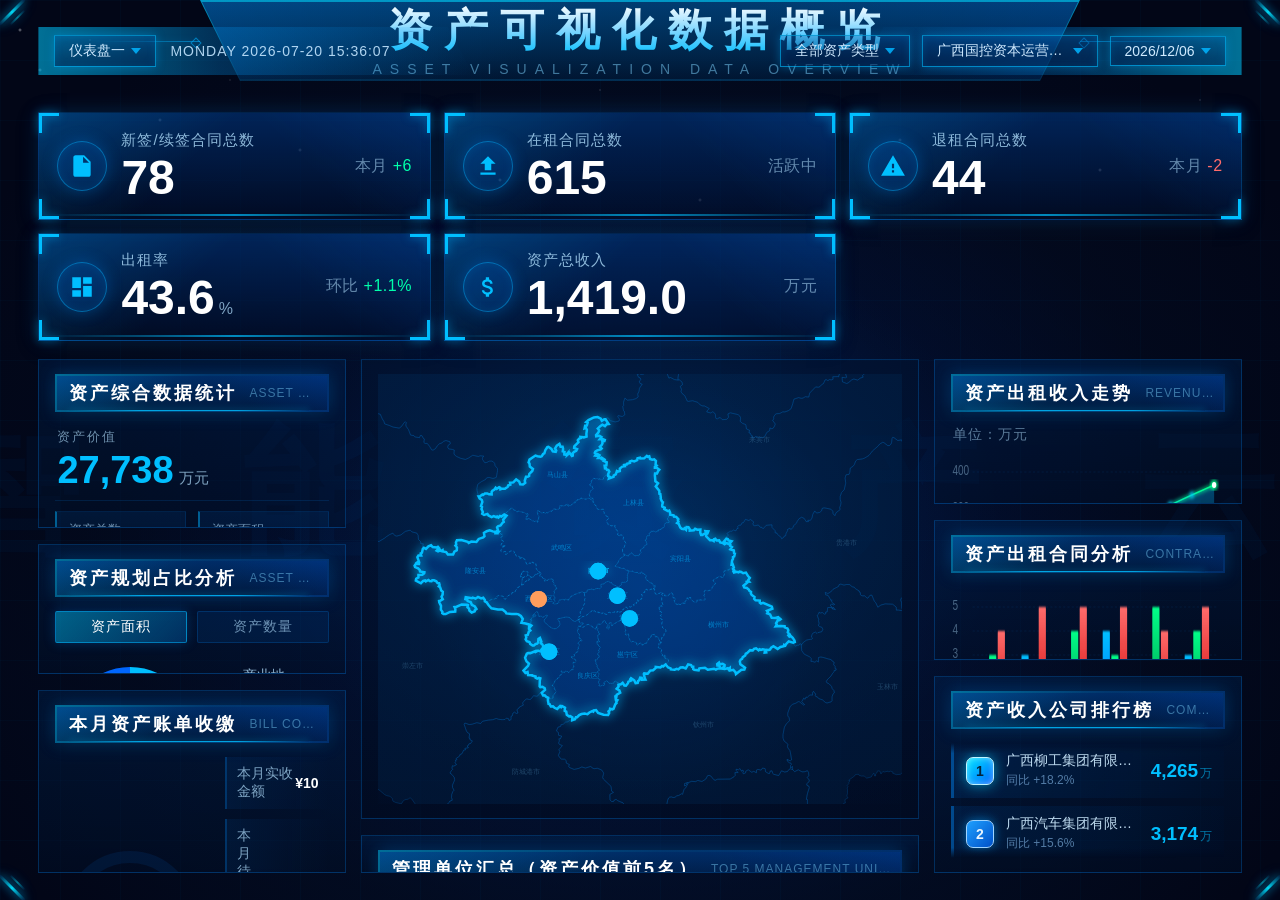
==== commit 727fc63b: "fix: 添加 index.html 作为 EdgeOne Pages 入口并提交字段驱动弹窗改动 - 新增 index.html：根路径自动跳转 dashboard1.html，并附仪表盘一手动入口" ====
--- a/dashboard1.html
+++ b/dashboard1.html
@@ -591,7 +591,7 @@
       </div>
 
       <!-- 资产收入公司排行榜 -->
-      <div class="panel" data-modal="ranking" title="点击查看完整排行详情">
+      <div class="panel" data-modal="ranking" data-cols="rank:排名|name:公司名称|sub:同比|val:资产价值" title="点击查看完整排行详情">
         <div class="panel-title"><span class="name">资产收入公司排行榜</span><span class="en">COMPANY RANKING</span></div>
         <div class="company-scroll">
           <div class="company-track">
--- a/css/common.css
+++ b/css/common.css
@@ -1809,10 +1809,11 @@
     border-bottom:1px solid rgba(0,120,200,0.12);
 }
 .rank-table tr:hover td { background: rgba(0,140,255,0.1); }
-.rank-table .r-no { width:48px; text-align:center; font-weight:700; }
-.rank-table .r-val { text-align:right; font-weight:700; color:#00bfff; white-space:nowrap; }
-.rank-table .r-val small { font-size:12px; color:rgba(0,191,255,0.6); margin-left:2px; font-weight:400; }
-.rank-table .r-sub { color:rgba(150,205,255,0.55); font-size:12px; }
+.rank-table .f-rank { width:48px; text-align:center; font-weight:700; }
+.rank-table .f-val { text-align:right; font-weight:700; color:#00bfff; white-space:nowrap; }
+.rank-table .f-val small { font-size:12px; color:rgba(0,191,255,0.6); margin-left:2px; font-weight:400; }
+.rank-table .f-sub { color:rgba(150,205,255,0.55); font-size:12px; }
+.rank-table .f-name { font-weight:600; color:#eaf6ff; }
 
 /* 序号徽标（复用排行榜风格，直角） */
   .rank-badge {
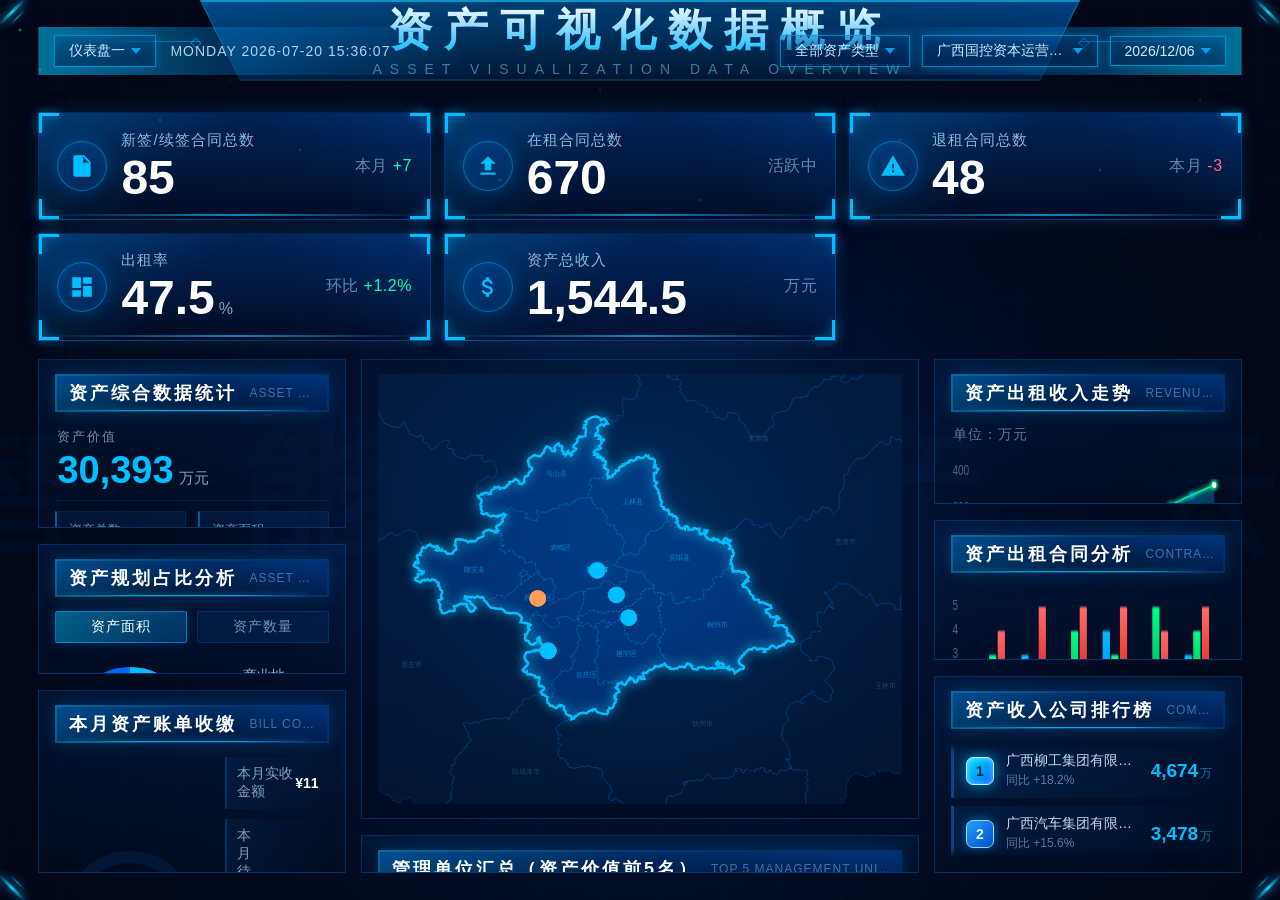
==== commit b892d33b: "refactor: 将 HTML 内联硬编码样式全部迁移到 common.css - prog-fill 宽度改为 data-w 属性 + CSS 类(pf-op/pf-self)，JS 读取逻辑同步" ====
--- a/dashboard1.html
+++ b/dashboard1.html
@@ -206,11 +206,11 @@
         <div class="progress-area">
           <div class="prog-row">
             <div class="prog-head"><span class="prog-lbl">可经营资产占比</span><span class="prog-val">72.5%</span></div>
-            <div class="prog-bar"><div class="prog-fill" style="width:72.5%;"></div></div>
+            <div class="prog-bar"><div class="prog-fill pf-op" data-w="72.5%"></div></div>
           </div>
           <div class="prog-row">
             <div class="prog-head"><span class="prog-lbl">自用面积占比</span><span class="prog-val">27.5%</span></div>
-            <div class="prog-bar"><div class="prog-fill" style="width:27.5%;"></div></div>
+            <div class="prog-bar"><div class="prog-fill pf-self" data-w="27.5%"></div></div>
           </div>
         </div>
       </div>
@@ -228,16 +228,16 @@
               <circle cx="75" cy="75" r="55" fill="none" stroke="rgba(0,100,200,0.12)" stroke-width="16"/>
               <circle class="seg" data-i="0" cx="75" cy="75" r="55" fill="none" stroke="#00bfff" stroke-width="16"
                 stroke-dasharray="138.2 207.4" stroke-dashoffset="0" stroke-linecap="butt"
-                style="transition:stroke-dasharray .8s cubic-bezier(.4,0,.2,1),stroke-dashoffset .8s cubic-bezier(.4,0,.2,1);"/>
+               />
               <circle class="seg" data-i="1" cx="75" cy="75" r="55" fill="none" stroke="#4d9fff" stroke-width="16"
                 stroke-dasharray="103.7 241.9" stroke-dashoffset="-138.2" stroke-linecap="butt"
-                style="transition:stroke-dasharray .8s cubic-bezier(.4,0,.2,1),stroke-dashoffset .8s cubic-bezier(.4,0,.2,1);"/>
+               />
               <circle class="seg" data-i="2" cx="75" cy="75" r="55" fill="none" stroke="#1e7fff" stroke-width="16"
                 stroke-dasharray="69.1 276.5" stroke-dashoffset="-241.9" stroke-linecap="butt"
-                style="transition:stroke-dasharray .8s cubic-bezier(.4,0,.2,1),stroke-dashoffset .8s cubic-bezier(.4,0,.2,1);"/>
+               />
               <circle class="seg" data-i="3" cx="75" cy="75" r="55" fill="none" stroke="#0066ff" stroke-width="16"
                 stroke-dasharray="34.6 311.0" stroke-dashoffset="-311.0" stroke-linecap="butt"
-                style="transition:stroke-dasharray .8s cubic-bezier(.4,0,.2,1),stroke-dashoffset .8s cubic-bezier(.4,0,.2,1);"/>
+               />
             </svg>
             <div class="scan"></div>
             <div class="pie-center">
@@ -250,10 +250,10 @@
             </div>
           </div>
           <div class="legend-list" id="ratioLegend">
-            <div class="legend-item"><span class="dot" style="background:#00bfff;box-shadow:0 0 6px #00bfff;"></span><span class="name">商业地产</span><span class="pct" data-i="0">40%</span></div>
-            <div class="legend-item"><span class="dot" style="background:#4d9fff;box-shadow:0 0 6px #4d9fff;"></span><span class="name">住宅地产</span><span class="pct" data-i="1">30%</span></div>
-            <div class="legend-item"><span class="dot" style="background:#1e7fff;box-shadow:0 0 6px #1e7fff;"></span><span class="name">工业地产</span><span class="pct" data-i="2">20%</span></div>
-            <div class="legend-item"><span class="dot" style="background:#0066ff;box-shadow:0 0 6px #0066ff;"></span><span class="name">办公地产</span><span class="pct" data-i="3">10%</span></div>
+            <div class="legend-item"><span class="dot"></span><span class="name">商业地产</span><span class="pct" data-i="0">40%</span></div>
+            <div class="legend-item"><span class="dot"></span><span class="name">住宅地产</span><span class="pct" data-i="1">30%</span></div>
+            <div class="legend-item"><span class="dot"></span><span class="name">工业地产</span><span class="pct" data-i="2">20%</span></div>
+            <div class="legend-item"><span class="dot"></span><span class="name">办公地产</span><span class="pct" data-i="3">10%</span></div>
           </div>
         </div>
       </div>
@@ -266,7 +266,7 @@
             <svg width="150" height="150" viewBox="0 0 150 150">
               <circle class="bill-track" cx="75" cy="75" r="60" fill="none" stroke="rgba(0,100,200,0.12)" stroke-width="12"/>
             </svg>
-            <div class="bill-center"><div class="v">0<span style="font-size:18px;">%</span></div><div class="l">收缴率</div></div>
+            <div class="bill-center"><div class="v">0<span>%</span></div><div class="l">收缴率</div></div>
           </div>
           <div class="bill-info">
             <div class="bill-info-item"><span class="l">本月实收金额</span><span class="v">¥20</span></div>
@@ -283,7 +283,7 @@
 
       <!-- 地图 -->
       <div class="panel map-wrap">
-        <svg viewBox="292 275 300 134" preserveAspectRatio="xMidYMid meet" style="width:100%;height:100%;">
+        <svg viewBox="292 275 300 134" preserveAspectRatio="xMidYMid meet">
       <defs>
         <filter id="glow" x="-50%" y="-50%" width="200%" height="200%">
           <feGaussianBlur stdDeviation="3" result="blur"/>
@@ -393,11 +393,11 @@
           <table>
             <thead>
               <tr>
-                <th style="width:50px;">排名</th>
+                <th>排名</th>
                 <th>管理单位名称</th>
-                <th style="width:96px;">资产数量</th>
-                <th style="width:140px;">资产面积</th>
-                <th style="width:140px;">资产价值</th>
+                <th>资产数量</th>
+                <th>资产面积</th>
+                <th>资产价值</th>
               </tr>
             </thead>
             <tbody>
@@ -584,9 +584,9 @@
           </svg>
         </div>
         <div class="bar-legend">
-          <div class="bar-legend-item"><span class="dot" style="background:linear-gradient(180deg,#00bfff,#0066ff);"></span>新签</div>
-          <div class="bar-legend-item"><span class="dot" style="background:linear-gradient(180deg,#00ff88,#008844);"></span>续签</div>
-          <div class="bar-legend-item"><span class="dot" style="background:linear-gradient(180deg,#ff6b6b,#cc0000);"></span>合计</div>
+          <div class="bar-legend-item"><span class="dot"></span>新签</div>
+          <div class="bar-legend-item"><span class="dot"></span>续签</div>
+          <div class="bar-legend-item"><span class="dot"></span>合计</div>
         </div>
       </div>
 
--- a/css/common.css
+++ b/css/common.css
@@ -1868,3 +1868,48 @@
   .modal-dialog { width:96vw; max-height:90vh; }
   .modal-head .m-title { font-size:17px; }
 }
+
+/* ============================================================
+   内联样式迁移：原 HTML 中硬编码的 style 统一收归此处（2026-07-30）
+   ============================================================ */
+
+/* 进度条填充宽度：值由 data-w 承载，入场动画由 JS 读取 data-w 还原 */
+.prog-bar .prog-fill.pf-op   { width:72.5%; }
+.prog-bar .prog-fill.pf-self { width:27.5%; }
+
+/* 饼图/环形分段进场过渡（原 seg 内联 transition） */
+.pie-chart .seg {
+  transition: stroke-dasharray .8s cubic-bezier(.4,0,.2,1),
+              stroke-dashoffset .8s cubic-bezier(.4,0,.2,1);
+}
+
+/* 地图 svg 铺满容器（原内联 width/height:100%） */
+.map-wrap > svg { width:100%; height:100%; display:block; }
+
+/* 资产占比图例圆点配色（按序：商业/住宅/工业/办公） */
+.legend-list .legend-item:nth-child(1) .dot { background:#00bfff; box-shadow:0 0 6px #00bfff; }
+.legend-list .legend-item:nth-child(2) .dot { background:#4d9fff; box-shadow:0 0 6px #4d9fff; }
+.legend-list .legend-item:nth-child(3) .dot { background:#1e7fff; box-shadow:0 0 6px #1e7fff; }
+.legend-list .legend-item:nth-child(4) .dot { background:#0066ff; box-shadow:0 0 6px #0066ff; }
+
+/* 收缴率中心“%”字号（原内联） */
+.bill-center .v span { font-size:18px; }
+
+/* 资产面积中心数值与单位（原内联，dashboard2 饼图中心） */
+.pie-center .v { font-size:19px; }
+.pie-center .v span { font-size:12px; font-weight:500; color:rgba(180,225,255,0.7); }
+
+/* 管理单位汇总表列宽（原 th 内联 width） */
+.rank-table.hover-glow thead th:nth-child(1) { width:50px; }
+.rank-table.hover-glow thead th:nth-child(3) { width:96px; }
+.rank-table.hover-glow thead th:nth-child(4) { width:140px; }
+.rank-table.hover-glow thead th:nth-child(5) { width:140px; }
+
+/* 柱状图图例圆点渐变（按序） */
+.bar-legend .bar-legend-item:nth-child(1) .dot { background:linear-gradient(180deg,#00bfff,#0066ff); }
+.bar-legend .bar-legend-item:nth-child(2) .dot { background:linear-gradient(180deg,#00ff88,#008844); }
+.bar-legend .bar-legend-item:nth-child(3) .dot { background:linear-gradient(180deg,#ff6b6b,#cc0000); }
+
+/* 环形发光（原内联 filter:drop-shadow） */
+.ov-seg     { filter: drop-shadow(0 0 6px rgba(0,180,255,0.55)); }
+.gauge-fill { filter: drop-shadow(0 0 6px rgba(0,180,255,0.5)); }
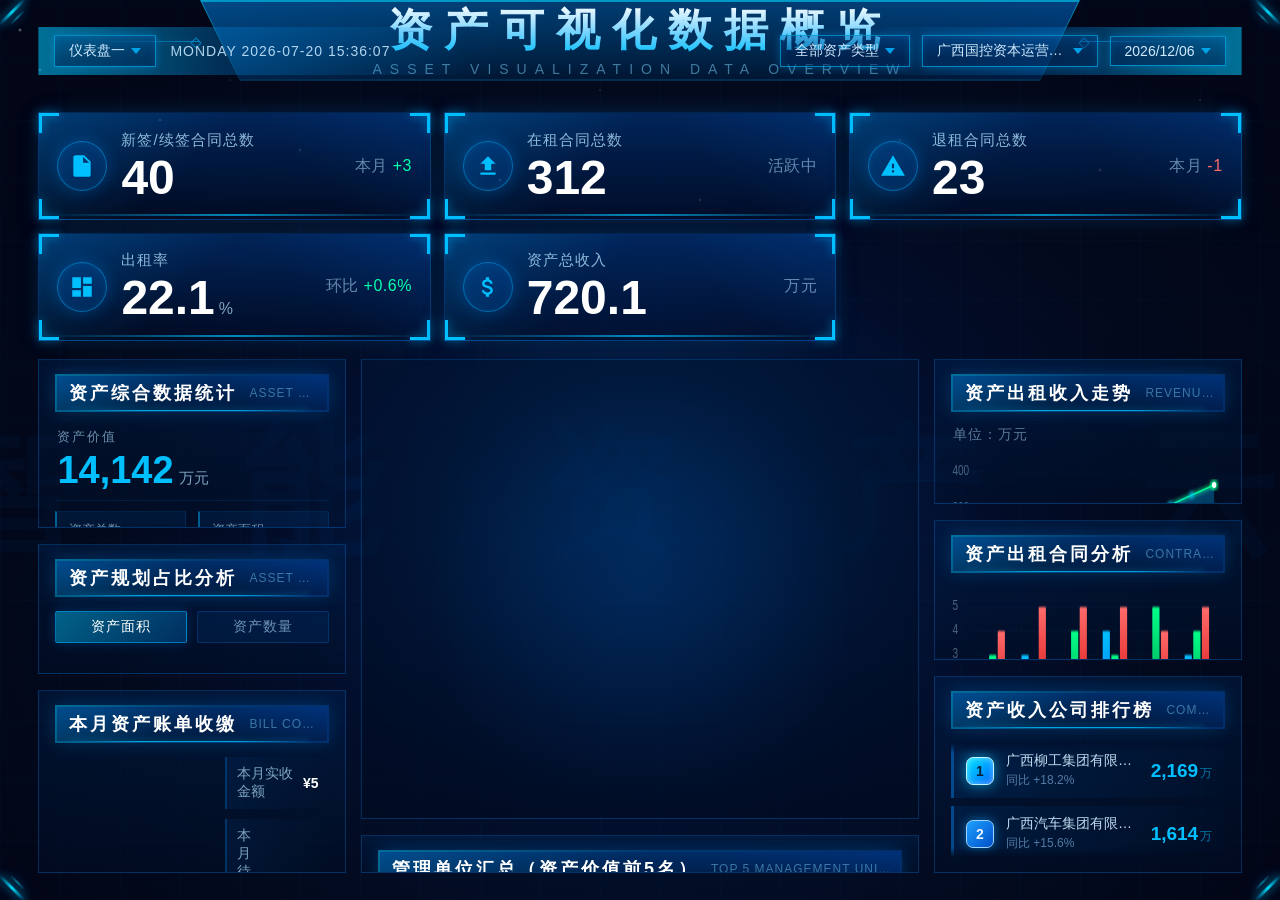
==== commit 3037a415: "refactor: externalize pie/bill/map SVG to sprite.svg+map.svg via <use>, drive shadow-tree via CSS va" ====
--- a/dashboard1.html
+++ b/dashboard1.html
@@ -224,28 +224,10 @@
         </div>
         <div class="pie-wrap">
           <div class="pie-chart" id="ratioPie">
-            <svg width="150" height="150" viewBox="0 0 150 150">
-              <circle cx="75" cy="75" r="55" fill="none" stroke="rgba(0,100,200,0.12)" stroke-width="16"/>
-              <circle class="seg" data-i="0" cx="75" cy="75" r="55" fill="none" stroke="#00bfff" stroke-width="16"
-                stroke-dasharray="138.2 207.4" stroke-dashoffset="0" stroke-linecap="butt"
-               />
-              <circle class="seg" data-i="1" cx="75" cy="75" r="55" fill="none" stroke="#4d9fff" stroke-width="16"
-                stroke-dasharray="103.7 241.9" stroke-dashoffset="-138.2" stroke-linecap="butt"
-               />
-              <circle class="seg" data-i="2" cx="75" cy="75" r="55" fill="none" stroke="#1e7fff" stroke-width="16"
-                stroke-dasharray="69.1 276.5" stroke-dashoffset="-241.9" stroke-linecap="butt"
-               />
-              <circle class="seg" data-i="3" cx="75" cy="75" r="55" fill="none" stroke="#0066ff" stroke-width="16"
-                stroke-dasharray="34.6 311.0" stroke-dashoffset="-311.0" stroke-linecap="butt"
-               />
-            </svg>
+            <use href="sprite.svg#pie" width="150" height="150" viewBox="0 0 150   150"/>
             <div class="scan"></div>
             <div class="pie-center">
-              <svg class="pie-icon" viewBox="0 0 24 24" fill="none" stroke="#00e6ff" stroke-width="1.6" stroke-linecap="round" stroke-linejoin="round">
-                <rect x="4" y="3" width="16" height="18" rx="1.2"/>
-                <path d="M9 7h2M13 7h2M9 11h2M13 11h2M9 15h2M13 15h2"/>
-                <path d="M10 21v-3h4v3"/>
-              </svg>
+              <use href="sprite.svg#pie" width="150" height="150" viewBox="0 0 150 150"/>
               <div class="l">规划占比</div>
             </div>
           </div>
@@ -263,9 +245,7 @@
         <div class="panel-title"><span class="name">本月资产账单收缴</span><span class="en">BILL COLLECTION</span></div>
         <div class="bill-wrap">
           <div class="bill-ring">
-            <svg width="150" height="150" viewBox="0 0 150 150">
-              <circle class="bill-track" cx="75" cy="75" r="60" fill="none" stroke="rgba(0,100,200,0.12)" stroke-width="12"/>
-            </svg>
+            <use href="sprite.svg#bill" width="150" height="150" viewBox="0 0 150 150"/>
             <div class="bill-center"><div class="v">0<span>%</span></div><div class="l">收缴率</div></div>
           </div>
           <div class="bill-info">
@@ -283,106 +263,7 @@
 
       <!-- 地图 -->
       <div class="panel map-wrap">
-        <svg viewBox="292 275 300 134" preserveAspectRatio="xMidYMid meet">
-      <defs>
-        <filter id="glow" x="-50%" y="-50%" width="200%" height="200%">
-          <feGaussianBlur stdDeviation="3" result="blur"/>
-          <feMerge>
-            <feMergeNode in="blur"/>
-            <feMergeNode in="SourceGraphic"/>
-          </feMerge>
-        </filter>
-        <filter id="glowStrong" x="-50%" y="-50%" width="200%" height="200%">
-          <feGaussianBlur stdDeviation="6" result="blur"/>
-          <feMerge>
-            <feMergeNode in="blur"/>
-            <feMergeNode in="SourceGraphic"/>
-          </feMerge>
-        </filter>
-        <radialGradient id="mapBg" cx="50%" cy="50%" r="50%">
-          <stop offset="0%" stop-color="rgba(0,60,140,0.15)"/>
-          <stop offset="100%" stop-color="rgba(0,10,30,0.05)"/>
-        </radialGradient>
-      </defs>
-      <rect width="800" height="560" fill="url(#mapBg)"/>
-      <g id="geo" transform="translate(0,0) scale(1)">
-        <path d="M576.3,202.4 L577.6,201.3 L578.1,200.5 L577.8,199.5 L578.3,199.1 L578.0,198.2 L578.3,197.2 L577.9,196.3 L579.7,196.0 L581.5,194.0 L580.8,192.5 L580.8,190.1 L580.1,189.2 L580.3,188.2 L579.8,187.7 L580.1,186.8 L581.2,186.9 L582.1,186.3 L581.4,184.7 L580.3,185.1 L578.7,184.9 L578.0,184.4 L575.7,184.0 L574.4,184.8 L573.3,183.7 L571.5,181.2 L570.7,182.3 L569.8,182.4 L569.5,183.0 L567.6,183.6 L567.2,182.7 L566.1,182.1 L565.6,182.3 L564.2,181.9 L563.8,178.8 L563.0,179.0 L562.6,179.9 L561.3,179.7 L560.8,178.1 L559.4,178.1 L559.9,175.3 L560.4,175.1 L560.3,174.0 L559.6,173.1 L559.5,172.2 L558.6,173.0 L558.5,173.8 L556.9,173.7 L556.3,174.3 L554.8,173.3 L554.7,171.8 L555.2,171.2 L554.8,169.4 L553.5,168.8 L553.2,169.2 L551.5,169.6 L549.9,168.3 L549.8,167.2 L549.0,167.8 L547.6,167.9 L547.0,169.0 L545.6,168.3 L540.8,167.8 L538.9,166.9 L537.7,167.0 L535.6,165.9 L534.4,165.5 L533.4,165.7 L531.9,166.7 L530.2,167.1 L529.2,166.5 L529.6,164.6 L530.1,164.2 L529.6,163.3 L530.4,162.7 L529.6,162.0 L530.2,161.8 L530.0,159.3 L529.4,158.9 L529.2,157.4 L530.5,157.2 L529.5,156.3 L529.2,154.9 L529.4,153.1 L530.6,152.9 L530.8,152.3 L532.0,152.8 L531.6,149.7 L532.5,147.1 L532.2,145.2 L533.4,143.9 L533.2,142.2 L531.1,140.6 L530.9,139.9 L532.0,137.2 L532.4,135.6 L534.9,134.6 L537.7,131.3 L538.4,130.0 L538.4,129.0 L539.2,127.8 L539.2,125.9 L540.6,124.5 L541.4,122.8 L541.7,118.1 L541.3,116.7 L541.4,115.2 L542.4,115.7 L542.8,115.1 L541.9,114.2 L542.7,113.0 L543.0,111.6 L542.0,110.9 L543.1,110.7 L543.3,109.7 L542.7,109.1 L543.5,105.8 L544.5,104.8 L544.5,103.5 L543.8,102.2 L543.5,100.8 L541.7,99.2 L541.5,98.4 L540.5,97.0 L540.7,95.9 L541.9,94.8 L542.9,93.2 L544.5,93.1 L545.1,92.5 L545.8,90.7 L547.8,89.3 L547.7,88.7 L546.2,87.4 L545.3,87.3 L544.7,86.5 L544.7,85.6 L546.8,82.1 L546.6,81.4 L544.7,80.7 L544.1,79.7 L543.7,77.9 L542.9,77.2 L541.5,76.9 L539.4,75.9 L538.8,74.9 L539.2,72.1 L539.7,70.5 L541.6,69.5 L543.0,68.3 L543.3,66.9 L541.3,67.0 L538.7,67.6 L537.8,67.3 L537.0,67.7 L535.4,67.9 L535.7,67.2 L535.0,66.5 L535.4,65.9 L536.1,66.2 L536.1,65.1 L534.9,63.8 L535.2,62.8 L535.9,62.5 L536.2,60.4 L537.8,60.9 L537.9,60.2 L539.1,59.0 L539.6,57.3 L539.0,56.2 L537.6,55.3 L536.6,56.6 L535.8,56.7 L535.9,55.8 L534.5,55.1 L532.7,55.3 L532.0,55.0 L531.7,52.6 L530.7,52.1 L528.6,53.0 L527.8,54.0 L526.2,54.7 L523.5,54.5 L522.2,55.2 L521.7,56.5 L520.6,56.9 L519.1,56.7 L518.7,55.6 L517.5,54.3 L516.2,53.7 L515.8,54.1 L515.3,55.9 L513.5,57.4 L509.2,59.6 L509.0,60.2 L510.9,60.8 L511.4,61.5 L511.6,63.0 L510.8,64.5 L509.7,65.5 L508.1,66.0 L507.6,66.9 L507.3,68.8 L505.9,70.4 L505.5,71.5 L504.5,72.1 L503.6,71.8 L502.6,72.3 L502.4,74.4 L502.7,75.3 L502.4,76.5 L501.7,77.0 L502.2,78.2 L501.6,79.2 L502.6,79.7 L502.8,80.5 L502.7,82.0 L500.3,81.8 L500.2,82.9 L498.6,83.6 L496.8,83.6 L494.8,83.1 L494.6,82.3 L494.0,82.3 L492.7,81.5 L490.1,81.2 L490.3,80.5 L489.9,78.0 L490.1,76.6 L488.8,75.5 L487.1,75.0 L486.2,75.9 L487.8,76.6 L487.4,77.2 L488.6,77.9 L487.8,79.0 L485.6,79.4 L485.7,80.0 L484.9,81.0 L484.2,80.8 L483.0,79.0 L484.1,77.7 L484.1,75.9 L483.3,75.0 L481.7,74.6 L479.5,75.3 L479.8,76.0 L478.8,75.9 L478.1,76.6 L477.9,77.7 L475.2,76.4 L473.5,76.1 L472.1,76.4 L471.6,77.4 L470.3,77.0 L469.5,77.5 L470.5,79.2 L469.5,79.0 L468.5,80.7 L467.1,80.7 L466.6,81.2 L467.0,81.9 L466.1,82.1 L464.8,81.2 L463.8,81.9 L462.1,82.6 L462.2,83.2 L460.6,83.6 L460.5,84.7 L461.0,86.7 L462.5,87.1 L463.8,86.5 L465.6,87.2 L466.5,85.8 L468.1,84.9 L469.0,83.0 L470.6,82.7 L470.8,81.5 L473.4,82.8 L474.0,82.7 L474.5,81.4 L475.8,81.4 L475.6,81.9 L478.0,83.0 L477.3,84.2 L477.6,85.6 L475.9,86.9 L475.2,88.7 L474.6,89.1 L474.5,90.8 L473.4,91.7 L474.9,92.6 L474.5,93.6 L474.9,96.8 L475.4,97.6 L476.9,98.1 L477.6,98.9 L478.9,99.2 L477.8,100.5 L476.8,100.3 L475.7,101.5 L474.7,101.3 L472.9,102.8 L471.5,102.1 L469.5,100.7 L467.9,100.9 L467.9,99.9 L466.0,98.6 L464.6,98.9 L464.0,98.6 L462.2,99.8 L460.8,100.1 L460.0,99.7 L460.1,98.6 L458.8,98.9 L457.9,98.4 L456.4,98.8 L456.8,99.3 L454.4,99.5 L454.0,99.2 L452.7,101.4 L451.5,100.3 L451.3,99.5 L450.5,98.8 L449.8,98.8 L450.3,97.1 L451.4,96.7 L451.0,95.0 L449.7,94.3 L450.1,93.9 L450.0,91.8 L448.3,91.4 L447.9,90.9 L444.3,91.2 L443.4,92.2 L442.4,92.0 L441.0,92.3 L440.4,93.9 L441.1,94.1 L440.5,95.8 L439.5,95.4 L438.3,95.9 L438.3,97.0 L438.8,98.0 L438.1,99.0 L440.8,100.6 L441.1,102.1 L439.8,101.6 L439.0,100.9 L438.5,101.5 L437.7,101.1 L435.7,102.1 L435.5,103.1 L434.7,103.7 L434.6,104.6 L433.3,104.7 L434.3,105.5 L434.5,106.1 L435.2,106.0 L435.7,107.3 L434.6,107.0 L433.7,105.9 L432.5,108.2 L432.6,110.3 L431.4,111.4 L432.1,112.7 L433.9,112.7 L434.7,114.4 L434.8,115.6 L434.0,116.7 L435.4,119.5 L434.9,120.6 L435.0,122.1 L435.6,122.3 L436.8,123.5 L437.4,126.7 L437.1,127.5 L437.9,128.8 L437.6,129.2 L437.8,131.0 L438.8,132.0 L440.5,132.1 L440.7,132.9 L442.3,133.5 L443.8,134.5 L443.3,136.6 L442.7,136.0 L441.5,135.8 L440.7,138.0 L440.8,139.2 L439.9,139.1 L439.7,140.3 L440.1,141.2 L441.1,140.7 L442.0,141.7 L444.5,141.6 L445.0,142.2 L446.7,140.8 L446.5,139.5 L447.1,139.2 L448.0,139.8 L449.7,139.4 L451.3,139.3 L451.7,140.6 L453.5,140.5 L453.7,139.2 L454.9,138.1 L455.8,136.6 L456.8,137.1 L457.5,138.0 L459.0,137.8 L460.9,136.8 L461.8,137.6 L461.3,139.0 L462.5,139.2 L463.9,138.9 L465.6,139.8 L466.7,139.5 L468.2,138.2 L468.6,137.5 L469.1,135.2 L470.0,134.9 L471.8,135.3 L473.6,134.1 L475.4,132.1 L476.4,132.5 L477.3,134.2 L477.8,134.4 L479.2,136.3 L479.4,137.7 L480.2,139.8 L480.4,141.5 L479.8,144.4 L478.4,146.4 L478.4,148.0 L477.6,148.8 L476.8,150.3 L473.6,152.3 L472.1,153.6 L469.6,155.3 L469.2,156.9 L469.9,158.8 L470.9,159.3 L473.5,159.6 L477.7,159.1 L480.0,158.1 L480.0,156.6 L481.7,156.3 L482.7,157.0 L483.7,158.6 L485.4,159.9 L484.9,161.2 L483.7,161.5 L483.4,162.0 L483.6,163.9 L484.3,164.4 L483.7,165.3 L483.5,166.9 L484.8,166.8 L485.5,167.9 L484.7,169.5 L483.0,171.1 L481.7,170.1 L479.7,169.6 L479.4,167.9 L477.8,167.4 L476.6,168.1 L474.1,168.2 L473.1,169.0 L472.0,170.7 L471.8,171.6 L470.3,172.4 L469.6,174.1 L468.6,175.1 L467.0,175.2 L466.3,175.9 L467.1,176.8 L464.4,176.9 L464.0,178.3 L465.8,180.0 L466.0,181.3 L467.7,183.0 L465.9,185.4 L463.6,185.8 L462.0,186.8 L461.0,187.9 L461.4,189.1 L462.2,189.7 L461.8,190.5 L458.7,191.9 L456.5,192.0 L455.9,192.7 L455.8,194.0 L455.1,195.1 L456.2,195.8 L457.4,197.4 L457.6,196.6 L458.7,195.9 L459.5,196.1 L460.3,198.6 L462.2,198.9 L464.5,201.1 L466.8,201.1 L468.9,200.1 L472.6,200.5 L473.6,200.2 L474.9,202.4 L474.9,204.1 L474.5,204.7 L471.4,205.4 L470.6,206.3 L471.0,208.3 L470.4,210.6 L469.6,210.2 L469.1,209.4 L468.4,209.2 L467.7,210.2 L466.0,209.9 L464.1,210.6 L463.0,211.8 L463.7,213.8 L463.0,216.2 L462.9,218.7 L462.6,220.5 L462.6,221.9 L463.4,221.8 L464.9,223.0 L465.2,224.5 L463.9,225.5 L464.6,227.2 L464.3,228.6 L465.0,229.6 L466.5,230.8 L467.8,233.8 L468.4,234.1 L470.9,233.7 L473.9,234.6 L475.3,236.1 L476.3,236.6 L477.8,236.7 L480.5,238.2 L479.4,239.2 L479.0,240.1 L481.4,240.7 L482.4,240.0 L483.4,240.6 L484.0,241.7 L484.0,243.1 L484.4,243.9 L485.2,244.0 L486.1,243.4 L486.8,243.4 L487.9,244.5 L490.5,244.3 L491.5,243.1 L491.1,241.2 L492.5,240.6 L496.9,241.6 L497.9,242.5 L498.4,243.5 L498.1,245.5 L499.6,246.7 L501.3,247.3 L501.7,249.8 L503.5,250.6 L503.1,252.0 L504.0,252.3 L504.4,253.6 L505.2,253.9 L504.5,254.4 L505.0,254.9 L506.1,254.8 L506.9,254.1 L509.0,254.8 L511.1,254.8 L512.4,253.7 L513.3,251.8 L515.0,250.7 L515.1,249.2 L516.3,249.8 L517.4,248.9 L518.2,247.0 L516.7,245.0 L517.3,244.0 L517.2,243.0 L518.0,241.6 L518.9,241.1 L520.7,241.0 L522.5,240.0 L523.6,240.1 L525.6,239.4 L527.2,238.2 L528.2,235.2 L528.8,232.8 L531.5,231.9 L532.9,232.3 L534.0,232.2 L535.3,231.4 L537.3,231.6 L537.8,229.3 L541.2,225.8 L542.7,226.0 L543.6,225.7 L544.5,224.6 L545.7,223.9 L546.6,221.8 L547.2,221.6 L548.2,222.2 L549.2,221.6 L550.1,221.8 L551.2,221.4 L551.0,220.0 L553.9,219.9 L554.3,220.1 L554.6,218.7 L556.0,217.6 L557.1,217.5 L558.3,218.3 L558.9,220.3 L558.2,220.6 L556.3,220.3 L556.5,222.9 L558.8,223.8 L559.7,223.6 L561.8,221.8 L563.0,221.3 L565.2,221.9 L566.7,220.8 L568.4,220.2 L567.9,219.4 L568.7,218.6 L568.0,217.0 L568.2,215.9 L567.3,215.1 L566.9,214.2 L568.5,213.5 L569.9,211.4 L569.6,209.1 L570.6,206.4 L572.1,204.5 L571.8,202.8 L572.8,201.8 L574.1,202.7 L574.5,202.3 L576.3,202.4 Z" fill="rgba(0,40,80,0.3)" stroke="rgba(0,100,180,0.35)" stroke-width="0.8" />
-        <text x="501" y="145" text-anchor="middle" dominant-baseline="middle" fill="rgba(80,140,180,0.4)" font-size="4.2" font-family="sans-serif">柳州市</text>
-        <path d="M669.3,156.9 L668.2,156.9 L664.8,158.1 L662.9,157.8 L661.8,158.0 L661.4,158.6 L660.4,158.8 L659.8,158.2 L658.1,159.4 L658.5,158.5 L659.6,157.9 L658.8,156.8 L659.3,155.2 L658.7,154.5 L657.5,154.3 L657.1,153.6 L657.7,152.5 L656.3,151.2 L655.8,149.7 L656.0,149.0 L655.5,147.4 L655.9,145.8 L656.9,144.4 L656.4,143.9 L658.5,141.7 L657.9,141.0 L658.4,139.3 L659.7,137.3 L660.1,137.1 L660.3,135.6 L663.3,134.3 L664.5,134.4 L665.3,133.5 L666.3,133.6 L667.4,132.3 L670.7,130.8 L671.2,128.6 L670.5,127.4 L670.4,126.1 L669.8,124.3 L671.4,123.8 L673.2,122.6 L674.8,120.6 L675.6,118.9 L677.3,116.6 L680.0,116.9 L681.7,115.7 L682.5,115.5 L683.0,114.6 L684.5,113.8 L684.4,112.7 L685.2,111.0 L686.5,111.2 L688.5,108.8 L688.6,106.8 L690.1,104.5 L690.5,104.3 L691.1,101.9 L690.7,99.3 L690.8,97.9 L692.0,94.9 L692.6,94.2 L691.8,92.7 L690.2,91.5 L689.4,90.2 L689.4,89.0 L689.8,86.6 L689.3,85.7 L689.2,83.4 L690.3,82.2 L691.1,81.9 L692.9,82.2 L697.9,80.8 L699.5,78.5 L701.1,78.7 L701.8,78.4 L702.0,77.6 L701.4,74.2 L700.3,73.0 L701.1,71.1 L703.3,70.9 L704.1,70.2 L706.1,69.9 L706.7,69.0 L704.7,68.4 L703.3,68.8 L703.1,67.1 L701.8,67.5 L701.0,67.3 L699.5,68.2 L698.8,67.4 L696.3,67.7 L695.9,65.6 L694.7,66.0 L694.2,66.9 L693.7,66.8 L692.9,65.4 L691.1,66.0 L691.0,66.4 L689.0,67.6 L688.2,68.5 L687.7,70.3 L686.4,69.8 L684.7,69.7 L683.9,69.4 L683.0,67.2 L681.8,66.3 L681.1,65.3 L682.1,65.0 L680.6,63.3 L680.9,62.5 L679.6,62.3 L679.5,61.0 L678.0,61.0 L678.6,60.3 L678.7,59.3 L679.3,58.8 L680.5,55.4 L680.3,54.7 L681.9,53.3 L682.5,51.9 L684.0,51.2 L685.3,51.3 L683.2,49.2 L685.3,47.4 L684.6,47.4 L685.5,46.4 L685.5,44.3 L684.9,43.7 L684.5,42.4 L685.6,40.4 L686.1,39.1 L685.3,38.4 L685.7,37.5 L685.8,36.0 L687.7,35.6 L688.1,34.0 L687.7,32.5 L686.7,30.8 L685.4,30.7 L684.0,31.0 L683.5,31.6 L682.8,31.2 L682.0,31.7 L681.4,31.0 L680.2,31.0 L679.3,29.9 L679.8,29.0 L679.9,27.9 L679.5,27.4 L676.9,27.4 L676.1,27.1 L675.0,27.4 L672.9,27.5 L672.2,27.2 L670.6,27.3 L670.2,27.7 L668.8,27.5 L667.6,26.4 L666.2,26.3 L665.8,25.7 L665.1,26.3 L663.9,25.9 L664.1,25.0 L663.3,25.1 L662.2,24.5 L660.3,24.3 L660.9,22.5 L659.3,22.1 L658.5,20.7 L657.6,20.0 L656.2,20.3 L654.8,21.1 L655.4,22.7 L655.1,23.1 L654.7,25.6 L653.0,26.3 L654.0,27.6 L654.3,29.4 L653.4,31.5 L653.4,32.3 L652.6,32.4 L652.9,31.6 L652.1,30.4 L650.6,30.5 L646.4,31.1 L645.5,31.9 L644.3,32.3 L642.5,32.0 L639.4,32.1 L637.2,33.0 L637.1,32.4 L634.9,30.9 L635.7,30.4 L636.4,29.0 L636.3,28.0 L635.6,26.8 L634.7,27.0 L633.6,28.7 L632.5,28.8 L631.4,27.3 L628.5,26.4 L626.3,27.3 L624.6,26.6 L624.3,25.3 L623.3,24.9 L621.7,26.4 L620.6,28.4 L619.2,29.1 L617.9,29.4 L617.0,32.2 L617.1,34.4 L616.7,35.6 L615.6,36.7 L614.3,38.8 L612.7,40.5 L611.8,40.9 L610.2,39.5 L608.6,41.0 L606.8,42.0 L605.7,43.5 L604.6,44.6 L603.2,45.5 L601.0,47.6 L600.6,49.1 L598.8,51.4 L599.2,52.1 L597.0,57.3 L596.1,58.9 L594.2,59.6 L592.6,59.7 L590.1,60.2 L588.6,59.5 L589.1,56.9 L588.5,54.4 L587.5,53.4 L585.4,52.5 L584.3,50.3 L583.4,50.1 L582.5,50.8 L581.7,52.3 L581.0,54.3 L580.1,54.8 L578.6,54.6 L577.6,53.8 L575.9,53.2 L574.8,54.6 L573.2,52.8 L572.2,52.7 L571.4,51.8 L572.1,50.5 L572.3,48.7 L574.8,44.0 L574.2,42.6 L574.6,40.5 L573.2,40.3 L571.8,40.6 L570.2,40.5 L569.2,41.1 L568.1,40.8 L566.8,39.1 L565.8,38.9 L563.8,39.5 L562.1,38.0 L558.7,41.3 L557.2,41.9 L556.5,42.8 L555.7,46.2 L555.7,47.5 L554.7,48.2 L554.1,49.4 L553.9,51.1 L553.0,53.4 L551.6,54.1 L550.1,53.8 L547.7,52.7 L546.5,53.3 L544.6,56.8 L544.9,57.9 L546.9,59.0 L547.3,61.7 L548.7,63.9 L548.8,64.9 L547.8,66.9 L547.6,67.9 L546.3,68.7 L544.4,69.3 L543.0,68.3 L541.6,69.5 L539.7,70.5 L539.2,72.1 L538.8,74.9 L539.4,75.9 L541.5,76.9 L542.9,77.2 L543.7,77.9 L544.1,79.7 L544.7,80.7 L546.6,81.4 L546.8,82.1 L544.7,85.6 L544.7,86.5 L545.3,87.3 L546.2,87.4 L547.7,88.7 L547.8,89.3 L545.8,90.7 L545.1,92.5 L544.5,93.1 L542.9,93.2 L541.9,94.8 L540.7,95.9 L540.5,97.0 L541.5,98.4 L541.7,99.2 L543.5,100.8 L543.8,102.2 L544.5,103.5 L544.5,104.8 L543.5,105.8 L542.7,109.1 L543.3,109.7 L543.1,110.7 L542.0,110.9 L543.0,111.6 L542.7,113.0 L541.9,114.2 L542.8,115.1 L542.4,115.7 L541.4,115.2 L541.3,116.7 L541.7,118.1 L541.4,122.8 L540.6,124.5 L539.2,125.9 L539.2,127.8 L538.4,129.0 L538.4,130.0 L537.7,131.3 L534.9,134.6 L532.4,135.6 L532.0,137.2 L530.9,139.9 L531.1,140.6 L533.2,142.2 L533.4,143.9 L532.2,145.2 L532.5,147.1 L531.6,149.7 L532.0,152.8 L530.8,152.3 L530.6,152.9 L529.4,153.1 L529.2,154.9 L529.5,156.3 L530.5,157.2 L529.2,157.4 L529.4,158.9 L530.0,159.3 L530.2,161.8 L529.6,162.0 L530.4,162.7 L529.6,163.3 L530.1,164.2 L529.6,164.6 L529.2,166.5 L530.2,167.1 L531.9,166.7 L533.4,165.7 L534.4,165.5 L535.6,165.9 L537.7,167.0 L538.9,166.9 L540.8,167.8 L545.6,168.3 L547.0,169.0 L547.6,167.9 L549.0,167.8 L549.8,167.2 L549.9,168.3 L551.5,169.6 L553.2,169.2 L553.5,168.8 L554.8,169.4 L555.2,171.2 L554.7,171.8 L554.8,173.3 L556.3,174.3 L556.9,173.7 L558.5,173.8 L558.6,173.0 L559.5,172.2 L559.6,173.1 L560.3,174.0 L560.4,175.1 L559.9,175.3 L559.4,178.1 L560.8,178.1 L561.3,179.7 L562.6,179.9 L563.0,179.0 L563.8,178.8 L564.2,181.9 L565.6,182.3 L566.1,182.1 L567.2,182.7 L567.6,183.6 L569.5,183.0 L569.8,182.4 L570.7,182.3 L571.5,181.2 L573.3,183.7 L574.4,184.8 L575.7,184.0 L578.0,184.4 L578.7,184.9 L580.3,185.1 L581.4,184.7 L582.1,186.3 L581.2,186.9 L580.1,186.8 L579.8,187.7 L580.3,188.2 L580.1,189.2 L580.8,190.1 L580.8,192.5 L581.5,194.0 L579.7,196.0 L577.9,196.3 L578.3,197.2 L578.0,198.2 L578.3,199.1 L577.8,199.5 L578.1,200.5 L577.6,201.3 L576.3,202.4 L576.7,203.5 L578.1,203.7 L579.2,204.8 L580.1,204.0 L580.8,204.6 L583.0,203.7 L584.5,203.5 L584.6,204.1 L583.8,205.3 L584.5,206.8 L583.3,207.6 L584.7,207.7 L585.3,208.2 L584.0,209.5 L583.2,209.8 L583.3,210.8 L584.3,211.0 L583.9,212.2 L584.1,213.1 L585.1,212.9 L586.2,213.3 L587.0,211.9 L587.2,212.8 L589.9,212.0 L590.6,212.3 L590.3,213.7 L589.7,213.9 L589.9,215.6 L591.0,215.8 L590.7,217.3 L591.6,217.0 L592.7,217.7 L595.3,218.0 L597.4,217.6 L598.7,216.3 L600.7,215.4 L603.1,215.6 L604.2,215.3 L605.5,214.0 L605.9,214.8 L607.4,214.9 L607.5,216.0 L608.4,216.4 L611.0,216.5 L611.2,215.6 L610.4,213.8 L609.6,212.9 L609.8,212.2 L611.1,213.1 L613.3,213.3 L613.4,212.0 L614.0,211.5 L614.2,210.5 L615.3,209.9 L616.3,208.1 L617.6,207.7 L617.9,209.5 L617.6,210.9 L617.9,211.4 L619.1,211.7 L620.3,210.8 L621.0,209.1 L622.0,208.5 L624.2,208.8 L626.0,209.8 L626.7,211.2 L627.5,211.9 L628.8,212.4 L630.0,213.3 L632.9,214.1 L634.2,215.0 L636.7,214.9 L638.4,215.8 L640.3,216.1 L640.9,214.6 L640.2,213.2 L640.8,211.5 L642.1,209.9 L644.2,209.3 L645.2,209.5 L646.5,211.8 L646.3,214.9 L648.4,216.7 L648.2,218.0 L648.7,218.7 L648.7,220.4 L649.0,221.5 L649.5,221.3 L651.5,218.9 L651.6,217.9 L652.8,217.7 L652.3,216.8 L653.6,216.8 L653.8,215.4 L654.7,214.3 L655.3,214.5 L656.1,215.9 L656.3,217.9 L657.9,218.2 L659.4,216.8 L660.4,216.7 L661.4,214.6 L662.5,214.6 L662.4,213.1 L661.7,212.6 L659.3,212.5 L657.7,211.9 L656.5,211.0 L657.0,210.5 L658.3,210.9 L659.3,210.4 L659.7,208.7 L661.8,206.3 L662.5,203.8 L663.9,202.3 L662.5,200.3 L664.0,199.7 L664.2,198.8 L662.0,196.9 L661.1,194.7 L659.2,193.3 L658.4,192.1 L658.5,190.6 L660.1,189.2 L660.3,188.6 L659.0,187.2 L659.6,186.3 L661.0,186.0 L661.2,184.5 L662.0,182.6 L662.9,182.0 L665.6,182.3 L666.6,181.4 L666.9,180.1 L667.6,179.4 L668.6,179.6 L670.1,179.0 L669.6,177.9 L670.3,176.7 L671.3,177.0 L672.6,176.4 L674.0,173.3 L675.8,172.9 L676.2,172.5 L676.1,170.1 L675.5,168.9 L675.4,166.7 L676.1,164.3 L676.1,162.3 L675.6,161.0 L674.4,160.8 L673.2,161.6 L672.1,161.7 L671.2,161.2 L670.1,160.0 L669.3,157.8 L669.3,156.9 Z" fill="rgba(0,40,80,0.3)" stroke="rgba(0,100,180,0.35)" stroke-width="0.8" />
-        <text x="619" y="123" text-anchor="middle" dominant-baseline="middle" fill="rgba(80,140,180,0.4)" font-size="4.2" font-family="sans-serif">桂林市</text>
-        <path d="M602.4,242.1 L603.0,243.0 L603.0,244.5 L602.2,246.4 L602.8,248.1 L602.9,249.4 L602.1,251.2 L601.3,251.8 L599.3,252.6 L598.7,254.4 L599.1,256.4 L600.7,257.2 L600.6,257.7 L603.1,257.6 L604.3,259.1 L606.4,258.8 L607.3,259.0 L608.8,260.5 L610.4,260.0 L612.0,261.1 L611.2,262.4 L612.6,264.6 L613.7,265.1 L615.8,264.8 L616.8,263.8 L617.4,262.6 L618.2,262.6 L619.3,264.1 L619.5,265.5 L620.4,266.6 L619.2,268.9 L617.9,270.0 L617.2,272.9 L617.6,274.3 L619.4,273.9 L619.5,274.7 L618.9,276.3 L619.4,276.6 L618.2,277.6 L616.9,277.7 L616.7,278.6 L617.2,279.6 L618.7,280.1 L619.9,280.8 L619.9,281.3 L621.0,282.1 L620.9,284.0 L620.2,285.1 L621.7,285.0 L622.6,286.2 L622.3,287.7 L623.4,288.0 L623.8,288.6 L623.5,289.6 L624.0,292.1 L624.0,293.5 L625.0,295.1 L625.1,296.4 L624.2,297.3 L622.7,297.9 L621.6,298.0 L620.7,299.3 L621.0,300.4 L619.6,303.9 L620.4,305.4 L618.8,306.1 L619.1,306.8 L620.4,306.5 L621.1,307.4 L620.5,308.2 L621.3,309.3 L621.2,310.3 L622.4,310.2 L623.6,309.7 L624.9,310.6 L626.9,311.0 L627.5,311.7 L627.7,313.0 L627.1,316.6 L625.1,318.0 L624.4,319.5 L622.4,320.6 L620.9,320.3 L619.6,319.6 L617.4,321.2 L616.8,322.8 L617.8,325.4 L617.2,327.1 L617.1,328.9 L618.3,330.6 L620.1,330.5 L621.3,331.6 L622.4,331.1 L623.3,329.3 L624.5,329.3 L627.8,329.9 L628.6,330.5 L628.3,331.3 L628.6,332.4 L629.9,332.5 L629.6,333.9 L630.4,334.9 L632.6,335.3 L632.7,336.9 L634.0,337.0 L635.4,335.5 L636.4,336.6 L635.9,337.3 L637.1,338.9 L636.5,340.0 L637.0,340.7 L636.3,341.8 L636.7,343.7 L637.9,344.4 L637.8,345.3 L635.9,345.4 L634.1,348.2 L634.8,349.3 L634.0,349.8 L634.4,350.3 L634.3,351.6 L636.6,354.9 L638.1,355.5 L639.8,354.1 L641.1,354.6 L641.3,355.5 L640.7,357.4 L638.5,362.4 L638.4,363.2 L640.2,365.4 L639.8,366.6 L640.3,367.3 L642.6,367.9 L644.0,368.7 L645.2,368.4 L646.2,369.0 L649.4,374.9 L648.9,375.9 L649.0,376.7 L650.2,377.5 L654.5,378.0 L656.0,377.2 L656.4,376.4 L656.2,375.3 L657.9,374.9 L658.8,375.0 L659.8,375.8 L661.1,374.5 L662.4,373.9 L663.3,374.5 L663.8,374.2 L665.3,374.2 L665.9,372.5 L667.1,372.4 L668.5,370.4 L667.9,368.5 L666.1,367.4 L665.8,366.3 L668.1,366.5 L669.1,366.2 L669.4,365.4 L671.1,365.0 L672.3,365.6 L676.6,365.5 L676.7,365.9 L679.2,365.5 L679.4,364.6 L680.8,364.8 L682.1,363.7 L682.7,362.8 L682.9,361.6 L684.2,361.1 L684.4,360.4 L685.8,360.7 L685.9,360.0 L687.7,359.1 L687.3,358.3 L689.1,356.1 L688.8,355.7 L690.3,355.0 L690.9,353.6 L692.2,353.3 L692.6,352.6 L694.0,351.4 L694.4,349.4 L695.1,348.9 L695.6,347.9 L695.5,346.7 L694.6,345.9 L695.1,345.5 L694.5,343.8 L695.6,343.9 L695.8,343.4 L697.7,342.7 L698.3,341.7 L697.0,340.4 L697.7,339.6 L699.3,339.4 L699.5,338.5 L701.2,337.5 L700.5,335.1 L701.2,334.1 L698.2,334.6 L697.5,334.4 L696.0,333.2 L695.5,332.1 L695.6,330.6 L696.1,329.2 L695.7,327.4 L694.7,327.2 L697.8,325.7 L697.2,324.8 L696.5,325.0 L696.5,322.5 L696.9,321.0 L695.9,320.4 L696.0,319.9 L694.7,318.4 L695.3,315.8 L694.3,315.2 L693.3,315.7 L693.2,315.0 L693.8,314.0 L693.5,313.5 L695.7,312.0 L695.8,311.1 L694.7,310.6 L694.4,309.6 L694.9,307.7 L695.9,305.9 L696.9,305.3 L697.2,303.8 L696.4,303.0 L697.5,299.3 L697.3,298.6 L698.0,297.6 L697.9,296.4 L700.7,296.7 L700.9,295.8 L702.3,294.6 L702.9,293.4 L703.6,293.5 L704.0,292.4 L705.6,290.4 L705.4,289.3 L705.7,287.9 L706.4,287.7 L706.4,284.8 L705.8,283.5 L706.2,281.5 L708.2,281.6 L711.1,281.1 L712.3,280.2 L713.5,280.9 L715.4,279.8 L715.8,280.4 L716.4,279.9 L717.6,280.5 L718.4,280.3 L718.3,278.5 L719.3,276.8 L720.4,276.6 L720.3,276.0 L721.0,274.9 L723.1,274.5 L722.9,273.9 L723.2,272.7 L719.0,272.1 L718.7,271.2 L719.7,271.1 L719.6,266.1 L720.6,266.3 L720.8,265.3 L721.6,264.0 L721.3,263.6 L722.0,263.0 L722.1,261.9 L721.8,259.3 L722.5,258.2 L722.4,257.0 L721.6,255.3 L721.8,252.8 L721.6,251.3 L720.5,249.8 L719.1,248.8 L717.5,248.6 L716.1,246.7 L714.7,246.0 L713.6,246.2 L713.2,246.7 L711.7,246.2 L712.0,245.5 L711.1,243.6 L710.8,242.0 L711.2,240.7 L715.4,237.7 L715.5,237.2 L714.4,235.9 L714.9,235.1 L714.4,234.4 L714.6,232.5 L712.4,232.8 L711.3,231.9 L710.2,231.8 L709.8,230.9 L708.6,230.2 L707.5,230.6 L706.8,231.7 L706.6,232.8 L707.6,233.1 L707.6,233.7 L706.3,233.6 L705.5,235.3 L706.1,237.0 L704.4,238.1 L702.5,237.5 L700.3,239.0 L698.3,238.4 L697.6,239.0 L698.4,240.9 L698.3,242.2 L697.5,243.2 L697.1,244.3 L697.7,245.5 L698.6,246.4 L699.2,248.6 L699.2,250.8 L698.3,253.3 L694.7,257.2 L694.8,258.9 L694.1,258.9 L693.1,258.2 L690.7,258.7 L688.9,258.5 L687.2,257.1 L685.9,256.8 L683.4,257.2 L682.2,256.7 L682.1,255.4 L681.6,253.8 L679.7,251.6 L678.5,251.8 L675.3,251.4 L674.4,252.0 L673.2,255.7 L672.6,256.7 L670.0,257.7 L669.7,259.9 L668.8,261.6 L667.8,262.4 L665.7,262.4 L664.9,263.8 L663.6,264.5 L661.7,263.7 L661.3,264.0 L661.5,265.9 L662.5,267.1 L661.4,268.9 L660.6,269.1 L659.0,268.0 L658.1,268.6 L658.1,270.7 L657.8,271.5 L658.4,272.5 L656.8,272.1 L656.0,272.5 L655.8,273.8 L656.3,274.7 L656.0,275.7 L657.1,277.3 L657.0,278.0 L655.7,279.1 L655.5,277.6 L654.7,277.4 L653.5,278.3 L652.7,278.0 L652.7,277.1 L651.9,276.0 L650.6,275.8 L649.8,274.2 L650.3,270.3 L650.3,269.6 L649.1,268.6 L649.1,267.8 L650.2,266.4 L649.5,264.8 L649.6,263.5 L648.7,263.2 L646.6,264.3 L645.9,262.7 L644.9,261.6 L645.3,261.1 L647.4,259.9 L648.0,258.1 L646.5,256.1 L644.5,255.6 L642.8,254.8 L640.4,251.7 L639.2,251.0 L636.6,251.1 L634.9,250.7 L634.1,251.3 L633.3,250.3 L634.2,248.8 L634.7,247.1 L634.6,245.9 L635.6,245.1 L636.3,245.0 L635.9,244.0 L634.4,243.4 L630.7,242.4 L629.4,240.5 L630.1,238.7 L630.7,236.7 L630.3,234.7 L631.7,232.1 L632.5,231.7 L633.5,230.2 L632.8,228.9 L630.6,228.3 L629.1,226.0 L627.1,225.5 L624.7,224.2 L623.8,222.0 L622.7,221.1 L622.5,220.0 L623.4,217.8 L622.8,217.1 L623.1,216.3 L624.0,215.9 L622.3,215.3 L620.8,215.7 L619.6,215.1 L619.4,214.5 L619.9,212.8 L619.1,211.7 L617.9,211.4 L617.6,210.9 L617.9,209.5 L617.6,207.7 L616.3,208.1 L615.3,209.9 L614.2,210.5 L614.0,211.5 L613.4,212.0 L613.3,213.3 L611.1,213.1 L609.8,212.2 L609.6,212.9 L610.4,213.8 L611.2,215.6 L611.0,216.5 L608.4,216.4 L607.5,216.0 L607.4,214.9 L605.9,214.8 L605.5,214.0 L604.2,215.3 L603.1,215.6 L600.7,215.4 L598.7,216.3 L597.4,217.6 L595.3,218.0 L596.2,220.9 L597.2,220.0 L598.6,219.7 L600.3,220.3 L600.8,221.1 L599.9,221.2 L599.9,223.0 L599.2,225.4 L599.9,224.6 L600.9,224.8 L601.6,225.8 L602.5,225.2 L603.7,225.2 L604.4,225.8 L605.0,227.0 L606.8,227.5 L608.5,228.7 L607.3,229.8 L607.4,230.5 L606.3,230.3 L605.9,231.3 L605.1,231.2 L603.9,232.5 L605.4,232.6 L606.0,232.2 L606.7,232.9 L607.8,232.6 L608.4,233.0 L608.7,234.3 L607.7,235.1 L604.3,234.9 L604.4,235.9 L603.9,236.6 L603.3,236.5 L603.5,235.8 L601.9,234.1 L599.8,236.2 L599.7,237.1 L600.9,237.9 L600.7,238.4 L598.9,238.8 L597.8,240.4 L599.6,240.2 L599.4,241.1 L600.7,242.1 L601.2,242.0 L601.4,240.9 L603.0,240.6 L603.2,241.6 L602.4,242.1 Z" fill="rgba(0,40,80,0.3)" stroke="rgba(0,100,180,0.35)" stroke-width="0.8" />
-        <text x="654" y="282" text-anchor="middle" dominant-baseline="middle" fill="rgba(80,140,180,0.4)" font-size="4.2" font-family="sans-serif">梧州市</text>
-        <path d="M528.1,444.3 L526.8,443.9 L526.1,444.1 L525.1,445.4 L523.5,445.7 L521.7,445.0 L520.1,447.7 L517.3,447.0 L516.7,446.5 L516.3,445.0 L515.3,445.1 L514.9,446.5 L514.2,446.5 L512.6,445.5 L512.4,443.8 L510.9,443.4 L510.1,444.6 L508.2,444.2 L507.5,444.5 L507.4,446.1 L505.9,445.3 L504.7,445.8 L502.7,444.4 L501.3,445.2 L501.2,446.2 L499.9,446.7 L499.6,446.2 L500.1,445.0 L499.2,444.6 L498.9,445.3 L498.0,443.7 L497.2,444.4 L495.8,444.1 L495.9,444.9 L496.9,446.0 L495.1,446.0 L495.3,447.6 L494.6,448.4 L492.4,449.7 L485.1,449.8 L483.9,450.4 L483.1,450.1 L481.3,447.9 L480.4,447.6 L479.5,447.8 L478.5,449.7 L476.3,451.1 L473.9,450.5 L472.6,451.2 L470.4,451.0 L468.6,451.7 L467.8,453.3 L467.4,452.5 L468.2,451.6 L466.3,452.3 L466.3,453.6 L467.2,453.4 L467.5,454.0 L466.0,455.8 L465.2,458.4 L464.7,458.1 L462.8,459.2 L462.0,459.2 L460.9,460.1 L459.8,460.3 L459.1,459.9 L457.9,460.0 L457.2,460.6 L456.7,461.8 L456.3,463.8 L456.3,465.3 L457.1,467.8 L459.2,471.0 L461.2,473.2 L462.5,473.9 L464.6,474.6 L467.3,474.8 L469.7,474.7 L476.3,475.2 L479.2,475.5 L480.6,476.8 L482.2,476.3 L484.0,477.0 L484.9,479.2 L484.7,480.8 L484.0,481.9 L482.3,482.9 L477.5,484.1 L476.0,484.9 L474.5,486.4 L474.1,487.6 L474.3,489.4 L474.9,490.2 L476.6,490.0 L478.3,490.2 L479.5,490.7 L483.6,493.6 L485.9,493.9 L488.1,493.4 L492.4,491.6 L493.8,490.1 L496.9,490.0 L500.5,489.2 L510.0,488.9 L513.0,488.5 L516.5,487.5 L520.7,489.0 L522.1,488.4 L521.8,486.3 L524.2,485.2 L525.2,483.7 L527.8,480.8 L528.1,478.8 L528.5,477.7 L530.5,479.2 L531.3,480.6 L532.6,483.7 L533.4,484.6 L535.1,485.7 L537.2,486.6 L540.6,487.3 L542.5,487.3 L544.9,487.1 L545.2,484.0 L543.9,482.3 L543.7,480.1 L542.0,477.7 L541.8,475.7 L542.0,475.2 L541.0,473.5 L541.2,471.4 L541.9,470.9 L542.2,469.3 L543.1,468.2 L543.1,467.2 L542.3,467.2 L541.4,468.6 L541.0,467.9 L540.2,467.9 L538.3,467.0 L537.5,468.0 L536.5,467.2 L535.8,465.4 L536.5,463.9 L536.5,461.4 L535.9,461.3 L536.5,458.1 L537.6,454.6 L537.3,453.7 L536.3,453.4 L536.1,452.4 L537.5,451.2 L537.6,450.3 L536.4,448.8 L537.3,447.8 L537.2,446.0 L536.5,444.9 L535.1,445.5 L533.4,445.6 L531.3,444.4 L529.2,445.5 L528.1,444.3 Z" fill="rgba(0,40,80,0.3)" stroke="rgba(0,100,180,0.35)" stroke-width="0.8" />
-        <path d="M478.9,529.1 L480.3,529.9 L480.0,528.6 L480.7,528.0 L481.3,528.6 L482.6,529.1 L483.2,528.6 L484.2,526.5 L484.2,525.0 L483.7,524.1 L482.7,523.7 L481.7,523.8 L479.2,525.0 L478.6,526.4 L478.9,529.1 Z" fill="rgba(0,40,80,0.3)" stroke="rgba(0,100,180,0.35)" stroke-width="0.8" />
-        <path d="M490.1,539.3 L491.2,540.0 L491.5,539.1 L490.1,538.4 L490.1,539.3 Z" fill="rgba(0,40,80,0.3)" stroke="rgba(0,100,180,0.35)" stroke-width="0.8" />
-        <text x="502" y="471" text-anchor="middle" dominant-baseline="middle" fill="rgba(80,140,180,0.4)" font-size="4.2" font-family="sans-serif">北海市</text>
-        <path d="M384.8,400.4 L383.6,400.7 L382.8,402.0 L382.0,402.4 L380.1,402.1 L378.6,404.1 L377.7,404.3 L376.3,403.9 L375.2,404.6 L373.8,406.3 L374.3,407.5 L372.0,408.6 L371.8,409.2 L370.6,410.1 L371.2,412.0 L370.4,412.3 L369.2,411.5 L368.3,412.1 L368.0,413.6 L367.2,414.0 L367.3,415.7 L366.1,416.3 L365.8,415.2 L364.6,414.9 L363.8,415.7 L362.4,415.8 L360.3,415.6 L358.8,415.1 L356.9,415.8 L354.5,416.0 L351.0,416.7 L349.9,418.0 L347.8,417.5 L345.0,418.4 L343.4,418.6 L340.9,417.7 L340.5,418.5 L341.8,422.3 L342.4,423.2 L343.6,423.9 L343.3,426.4 L343.9,426.6 L343.8,427.3 L345.2,427.9 L344.2,429.4 L343.2,429.6 L342.8,430.6 L342.2,430.8 L342.9,431.8 L340.9,432.2 L341.3,433.0 L340.2,433.2 L339.3,435.2 L338.0,435.8 L338.0,436.5 L335.9,438.0 L336.4,438.6 L335.4,439.0 L335.9,439.5 L335.2,440.2 L336.1,441.5 L334.6,442.3 L333.8,442.1 L333.5,443.5 L334.0,444.1 L333.1,445.0 L332.4,446.3 L333.5,447.1 L334.8,448.7 L335.1,450.2 L333.8,453.2 L333.9,454.6 L334.7,456.1 L334.0,456.9 L333.4,458.5 L333.3,460.2 L333.7,461.8 L332.3,462.3 L332.2,462.8 L330.2,464.7 L329.8,465.5 L328.2,466.6 L328.9,467.5 L326.6,468.3 L327.0,468.9 L327.4,471.0 L328.4,472.3 L328.1,473.3 L327.0,474.0 L329.1,474.1 L331.4,474.8 L332.3,474.4 L332.8,474.8 L334.4,472.6 L336.3,472.2 L338.1,473.8 L339.7,473.4 L343.0,473.0 L344.0,472.4 L345.4,472.8 L346.6,472.7 L348.9,471.8 L349.8,471.1 L351.0,470.7 L351.7,470.1 L354.4,469.6 L355.7,468.6 L356.8,468.7 L357.7,468.4 L359.7,468.8 L360.3,469.7 L361.3,469.9 L361.4,469.3 L362.5,468.7 L364.5,470.1 L364.5,470.9 L365.5,471.4 L365.7,472.3 L365.0,472.7 L365.8,473.3 L365.7,473.9 L366.5,474.6 L368.1,475.2 L369.0,474.9 L369.5,476.0 L370.6,477.1 L371.5,479.6 L373.0,479.8 L374.1,479.1 L376.7,478.7 L378.6,478.7 L380.3,479.3 L381.4,480.6 L386.0,482.3 L388.4,482.6 L391.1,482.3 L393.3,481.6 L394.3,480.8 L394.2,480.0 L392.8,479.1 L390.5,478.2 L390.0,477.5 L390.6,477.0 L392.7,476.3 L393.6,475.8 L394.1,474.7 L395.2,473.8 L396.9,473.2 L398.0,473.3 L399.1,474.2 L399.6,475.7 L399.4,477.2 L397.9,480.0 L395.7,482.5 L395.5,483.4 L395.9,484.0 L397.5,483.9 L401.2,481.8 L402.4,480.9 L406.2,479.5 L407.8,479.2 L410.9,479.8 L413.4,479.9 L418.7,479.3 L421.1,478.6 L422.4,477.9 L422.8,476.3 L425.0,475.2 L426.3,473.5 L426.6,472.0 L428.3,470.4 L429.5,468.4 L431.8,466.3 L432.3,464.9 L431.2,463.3 L428.1,462.0 L427.3,461.3 L426.2,461.7 L425.7,462.6 L424.7,462.5 L423.8,461.7 L423.7,458.5 L425.8,457.3 L424.7,456.6 L424.4,453.9 L420.0,449.7 L419.6,448.8 L420.2,446.3 L419.0,444.5 L416.5,443.5 L415.1,443.8 L414.1,443.6 L412.7,442.5 L409.8,443.4 L407.7,442.8 L406.0,443.6 L403.3,444.2 L400.6,443.1 L400.2,442.5 L400.6,441.4 L398.8,440.6 L398.8,439.2 L397.9,438.4 L396.1,438.3 L395.2,437.6 L394.3,436.2 L395.2,434.1 L394.6,433.0 L396.6,430.6 L394.9,429.9 L394.4,429.1 L394.9,428.0 L394.6,426.7 L395.4,426.8 L396.2,425.2 L394.4,424.7 L394.4,423.2 L393.2,422.3 L394.0,420.2 L395.8,419.5 L395.7,418.7 L397.1,418.4 L398.4,417.2 L399.7,417.1 L400.0,416.7 L401.9,415.7 L402.2,416.1 L402.3,414.5 L401.1,413.8 L400.4,413.9 L399.1,413.0 L398.8,411.2 L397.9,410.7 L398.1,408.9 L396.4,408.0 L395.9,408.6 L395.3,408.0 L393.6,409.7 L392.1,409.0 L391.2,408.2 L390.0,408.3 L389.3,406.9 L388.7,406.8 L388.3,404.6 L388.5,403.3 L387.4,402.8 L386.5,401.9 L385.6,402.0 L384.8,400.4 Z" fill="rgba(0,40,80,0.3)" stroke="rgba(0,100,180,0.35)" stroke-width="0.8" />
-        <text x="376" y="446" text-anchor="middle" dominant-baseline="middle" fill="rgba(80,140,180,0.4)" font-size="4.2" font-family="sans-serif">防城港市</text>
-        <path d="M528.1,444.3 L528.0,442.5 L526.9,443.4 L526.9,441.9 L527.4,441.3 L527.1,440.6 L526.2,440.4 L525.1,439.5 L524.9,438.5 L526.7,439.3 L527.5,438.7 L526.8,434.6 L526.5,433.4 L525.4,432.0 L525.1,431.1 L525.4,430.1 L525.1,429.5 L523.2,428.0 L522.6,426.3 L522.6,424.2 L523.4,420.0 L524.5,418.2 L526.3,416.4 L526.1,414.7 L525.3,413.7 L525.3,412.0 L526.7,408.2 L528.1,407.0 L529.9,406.4 L531.3,405.5 L531.9,405.6 L534.4,407.5 L534.9,407.2 L533.3,405.5 L534.4,403.5 L535.2,404.2 L535.7,402.9 L536.5,403.1 L537.8,401.7 L539.5,401.8 L539.4,400.2 L540.0,399.6 L540.6,400.7 L541.4,401.2 L540.9,401.8 L541.3,402.6 L542.2,402.8 L543.0,403.8 L545.1,404.5 L546.8,406.0 L547.7,406.3 L550.1,405.6 L550.6,404.9 L550.6,402.7 L551.1,401.2 L551.9,400.5 L551.7,399.2 L550.7,398.1 L550.3,396.8 L549.0,395.4 L547.6,394.7 L547.3,393.9 L548.1,392.7 L549.9,391.0 L551.0,389.2 L551.7,388.5 L551.8,387.7 L552.8,387.6 L553.0,386.8 L552.3,386.6 L552.4,385.5 L551.5,384.4 L551.8,383.0 L550.6,382.3 L550.1,381.5 L548.3,381.1 L545.7,380.3 L544.2,380.0 L542.8,380.3 L542.8,382.9 L541.8,382.2 L540.8,383.0 L539.3,382.5 L538.5,382.5 L538.8,380.9 L537.6,379.8 L534.7,378.4 L533.3,376.4 L533.0,373.1 L533.3,372.9 L532.2,372.4 L531.8,373.2 L530.7,373.3 L529.8,373.8 L528.7,372.8 L528.4,371.9 L525.8,371.1 L524.4,372.6 L523.9,373.5 L523.2,373.1 L523.0,373.8 L521.1,374.3 L519.5,375.4 L517.1,373.9 L515.8,374.7 L515.2,375.7 L514.5,376.0 L513.2,375.9 L512.8,376.4 L513.0,377.4 L512.1,377.5 L512.3,375.9 L511.0,375.6 L510.0,376.0 L509.2,375.6 L508.6,376.2 L507.2,375.1 L506.0,375.4 L505.3,376.3 L503.8,376.1 L501.9,377.9 L501.3,378.1 L501.0,379.1 L499.6,380.1 L499.2,381.1 L498.4,381.5 L497.9,382.6 L498.2,384.2 L500.9,386.1 L500.5,387.2 L498.8,387.3 L495.7,389.7 L495.5,388.8 L494.2,387.3 L492.2,387.7 L492.2,386.3 L491.4,387.0 L491.0,386.4 L489.3,386.8 L487.8,386.6 L489.2,385.3 L489.2,384.6 L488.1,383.9 L486.3,384.2 L486.0,383.2 L485.0,384.0 L485.1,384.8 L485.9,384.7 L486.9,386.4 L484.9,386.8 L484.2,387.2 L483.2,386.7 L479.6,387.3 L478.0,386.2 L474.8,386.5 L474.4,387.6 L471.9,387.3 L471.3,386.9 L471.3,385.6 L470.6,385.6 L470.1,384.6 L468.4,384.2 L467.0,386.5 L465.4,385.9 L464.0,386.0 L462.8,387.1 L461.9,386.8 L460.7,387.3 L458.5,387.1 L458.4,386.5 L457.0,386.0 L455.5,384.3 L454.1,385.4 L453.5,385.1 L452.6,386.0 L449.9,385.7 L449.9,386.3 L448.4,387.6 L446.7,387.8 L445.3,389.6 L443.3,389.4 L443.1,389.7 L443.6,392.0 L444.0,392.9 L442.0,393.0 L441.9,391.9 L441.0,391.8 L440.4,393.4 L439.8,393.7 L439.6,394.8 L438.4,394.9 L437.6,393.3 L435.8,392.1 L435.3,392.8 L435.7,393.5 L434.3,394.1 L434.0,395.0 L432.9,396.4 L432.0,396.3 L431.0,394.8 L430.0,395.6 L428.6,395.9 L428.7,396.9 L427.6,398.1 L429.1,399.1 L429.6,400.4 L427.6,401.6 L427.4,402.9 L426.9,402.8 L427.1,404.4 L428.0,404.7 L427.3,405.8 L427.5,406.3 L426.8,407.0 L425.8,409.6 L425.1,409.9 L423.8,409.6 L423.6,410.6 L422.9,411.1 L423.3,412.0 L422.7,413.1 L420.1,413.0 L417.0,412.0 L415.8,410.3 L414.5,410.5 L414.2,411.2 L413.6,410.9 L412.0,411.7 L410.9,412.7 L409.3,412.3 L407.5,412.6 L406.2,413.2 L405.0,414.4 L404.3,414.4 L403.8,415.6 L402.2,416.1 L401.9,415.7 L400.0,416.7 L399.7,417.1 L398.4,417.2 L397.1,418.4 L395.7,418.7 L395.8,419.5 L394.0,420.2 L393.2,422.3 L394.4,423.2 L394.4,424.7 L396.2,425.2 L395.4,426.8 L394.6,426.7 L394.9,428.0 L394.4,429.1 L394.9,429.9 L396.6,430.6 L394.6,433.0 L395.2,434.1 L394.3,436.2 L395.2,437.6 L396.1,438.3 L397.9,438.4 L398.8,439.2 L398.8,440.6 L400.6,441.4 L400.2,442.5 L400.6,443.1 L403.3,444.2 L406.0,443.6 L407.7,442.8 L409.8,443.4 L412.7,442.5 L414.1,443.6 L415.1,443.8 L416.5,443.5 L419.0,444.5 L420.2,446.3 L419.6,448.8 L420.0,449.7 L424.4,453.9 L424.7,456.6 L425.8,457.3 L423.7,458.5 L423.8,461.7 L424.7,462.5 L425.7,462.6 L426.2,461.7 L427.3,461.3 L428.1,462.0 L431.2,463.3 L432.3,464.9 L431.8,466.3 L433.6,465.8 L435.1,466.0 L436.2,466.8 L438.2,469.4 L439.5,469.9 L440.0,468.0 L440.7,467.8 L441.5,468.6 L442.4,471.1 L442.4,471.9 L441.5,472.8 L439.6,473.9 L439.8,474.7 L441.5,474.3 L442.5,473.4 L443.1,472.2 L443.2,471.3 L442.5,469.6 L443.0,469.2 L444.6,469.9 L445.4,470.8 L445.3,472.1 L446.4,473.4 L447.1,473.5 L447.4,472.7 L449.1,472.6 L449.7,471.8 L451.1,471.1 L453.1,471.2 L454.7,472.6 L458.0,471.6 L459.2,471.0 L457.1,467.8 L456.3,465.3 L456.3,463.8 L456.7,461.8 L457.2,460.6 L457.9,460.0 L459.1,459.9 L459.8,460.3 L460.9,460.1 L462.0,459.2 L462.8,459.2 L464.7,458.1 L465.2,458.4 L466.0,455.8 L467.5,454.0 L467.2,453.4 L466.3,453.6 L466.3,452.3 L468.2,451.6 L467.4,452.5 L467.8,453.3 L468.6,451.7 L470.4,451.0 L472.6,451.2 L473.9,450.5 L476.3,451.1 L478.5,449.7 L479.5,447.8 L480.4,447.6 L481.3,447.9 L483.1,450.1 L483.9,450.4 L485.1,449.8 L492.4,449.7 L494.6,448.4 L495.3,447.6 L495.1,446.0 L496.9,446.0 L495.9,444.9 L495.8,444.1 L497.2,444.4 L498.0,443.7 L498.9,445.3 L499.2,444.6 L500.1,445.0 L499.6,446.2 L499.9,446.7 L501.2,446.2 L501.3,445.2 L502.7,444.4 L504.7,445.8 L505.9,445.3 L507.4,446.1 L507.5,444.5 L508.2,444.2 L510.1,444.6 L510.9,443.4 L512.4,443.8 L512.6,445.5 L514.2,446.5 L514.9,446.5 L515.3,445.1 L516.3,445.0 L516.7,446.5 L517.3,447.0 L520.1,447.7 L521.7,445.0 L523.5,445.7 L525.1,445.4 L526.1,444.1 L526.8,443.9 L528.1,444.3 Z" fill="rgba(0,40,80,0.3)" stroke="rgba(0,100,180,0.35)" stroke-width="0.8" />
-        <path d="M455.6,472.9 L455.0,473.2 L455.5,474.7 L457.2,475.3 L457.7,474.7 L455.6,472.9 Z" fill="rgba(0,40,80,0.3)" stroke="rgba(0,100,180,0.35)" stroke-width="0.8" />
-        <text x="477" y="419" text-anchor="middle" dominant-baseline="middle" fill="rgba(80,140,180,0.4)" font-size="4.2" font-family="sans-serif">钦州市</text>
-        <path d="M533.3,372.9 L534.3,371.6 L536.0,370.4 L538.1,369.9 L538.8,370.0 L539.5,369.2 L538.7,368.6 L539.3,366.9 L539.8,366.3 L541.1,365.8 L542.0,366.6 L542.5,366.1 L544.7,365.6 L545.4,364.1 L544.6,362.9 L543.5,362.7 L542.8,362.1 L543.2,360.8 L542.8,359.2 L543.1,358.9 L542.1,356.2 L542.9,355.5 L543.2,354.4 L544.0,354.9 L545.0,354.6 L546.3,355.6 L547.0,355.3 L546.9,354.4 L547.8,354.3 L548.1,351.8 L550.3,351.7 L550.6,352.5 L552.5,353.0 L551.3,351.6 L551.0,352.4 L550.6,351.5 L549.4,350.5 L550.5,349.8 L551.5,350.3 L552.1,350.0 L550.4,348.7 L550.4,347.3 L550.0,347.7 L548.3,344.8 L546.9,344.5 L546.7,343.1 L548.2,343.8 L549.8,342.9 L551.1,341.4 L554.3,339.7 L554.6,338.7 L555.6,338.4 L557.4,339.0 L558.9,338.6 L560.7,338.7 L562.0,339.9 L563.3,340.2 L564.0,341.1 L566.1,342.3 L566.0,342.9 L566.8,343.3 L566.7,344.4 L567.7,345.1 L569.2,345.1 L570.6,346.4 L571.1,346.4 L572.2,344.8 L573.3,344.7 L574.7,348.1 L575.6,349.1 L576.7,351.6 L578.4,350.4 L580.9,349.7 L585.2,349.9 L587.2,351.5 L587.3,353.3 L588.3,353.2 L590.3,353.5 L590.8,353.1 L590.4,351.6 L590.3,348.8 L589.9,347.8 L589.9,346.7 L592.4,344.7 L593.8,343.0 L593.7,341.1 L592.5,341.0 L593.0,339.7 L594.4,338.5 L594.7,339.8 L596.0,339.2 L595.5,338.7 L596.4,336.4 L597.2,336.1 L597.6,336.7 L598.4,336.3 L599.7,336.9 L601.4,336.4 L602.9,335.1 L604.2,335.0 L605.1,336.2 L606.9,335.8 L609.5,334.2 L611.9,334.6 L612.6,334.2 L612.5,332.9 L612.8,332.2 L614.4,331.5 L614.7,330.3 L617.1,328.9 L617.2,327.1 L617.8,325.4 L616.8,322.8 L617.4,321.2 L619.6,319.6 L620.9,320.3 L622.4,320.6 L624.4,319.5 L625.1,318.0 L627.1,316.6 L627.7,313.0 L627.5,311.7 L626.9,311.0 L624.9,310.6 L623.6,309.7 L622.4,310.2 L621.2,310.3 L621.3,309.3 L620.5,308.2 L621.1,307.4 L620.4,306.5 L619.1,306.8 L618.8,306.1 L620.4,305.4 L619.6,303.9 L621.0,300.4 L620.7,299.3 L621.6,298.0 L622.7,297.9 L624.2,297.3 L625.1,296.4 L625.0,295.1 L624.0,293.5 L624.0,292.1 L623.5,289.6 L623.8,288.6 L623.4,288.0 L622.3,287.7 L622.6,286.2 L621.7,285.0 L620.2,285.1 L620.9,284.0 L621.0,282.1 L619.9,281.3 L619.9,280.8 L618.7,280.1 L617.2,279.6 L616.7,278.6 L616.9,277.7 L618.2,277.6 L619.4,276.6 L618.9,276.3 L619.5,274.7 L619.4,273.9 L617.6,274.3 L617.2,272.9 L617.9,270.0 L619.2,268.9 L620.4,266.6 L619.5,265.5 L619.3,264.1 L618.2,262.6 L617.4,262.6 L616.8,263.8 L615.8,264.8 L613.7,265.1 L612.6,264.6 L611.2,262.4 L612.0,261.1 L610.4,260.0 L608.8,260.5 L607.3,259.0 L606.4,258.8 L604.3,259.1 L603.1,257.6 L600.6,257.7 L600.7,257.2 L599.1,256.4 L598.7,254.4 L599.3,252.6 L601.3,251.8 L602.1,251.2 L602.9,249.4 L602.8,248.1 L602.2,246.4 L603.0,244.5 L603.0,243.0 L602.4,242.1 L601.0,242.3 L600.2,243.0 L597.8,242.8 L595.2,243.9 L594.6,244.6 L594.2,248.4 L593.3,248.7 L592.8,250.1 L593.3,250.4 L594.0,252.4 L593.4,253.8 L594.6,253.7 L595.1,254.8 L594.6,256.2 L593.3,257.3 L593.7,258.9 L592.4,260.1 L592.1,259.0 L591.3,258.3 L590.2,256.0 L588.1,256.4 L586.0,254.8 L585.2,254.6 L584.8,255.3 L584.6,257.4 L584.2,258.5 L583.3,259.3 L582.4,259.3 L580.2,257.6 L579.5,257.4 L577.8,258.4 L576.7,259.7 L573.7,262.3 L571.7,264.9 L569.2,266.4 L567.9,266.9 L565.0,267.3 L564.1,268.0 L563.3,270.1 L562.6,271.1 L561.0,272.1 L560.7,274.6 L560.3,275.7 L558.5,276.0 L558.0,277.9 L558.4,280.7 L557.5,284.5 L556.0,286.1 L555.2,288.4 L555.2,290.0 L555.7,291.7 L555.5,293.1 L554.9,294.8 L555.2,295.8 L552.8,297.7 L552.2,299.3 L551.2,298.3 L551.0,296.7 L549.9,295.6 L546.0,294.8 L544.9,295.2 L544.6,296.6 L543.4,297.5 L541.7,297.8 L540.7,296.6 L539.6,298.5 L539.1,300.7 L538.2,302.0 L536.7,301.9 L537.1,302.7 L535.8,302.7 L534.7,300.9 L533.2,300.2 L531.8,301.0 L530.7,302.5 L530.2,303.7 L528.5,305.1 L528.4,306.0 L527.0,307.2 L526.5,306.4 L525.0,307.3 L525.3,307.6 L524.2,309.7 L524.1,310.8 L523.2,311.0 L523.0,311.7 L521.8,312.5 L521.6,311.8 L519.2,309.8 L519.2,309.3 L518.0,309.0 L518.2,308.0 L516.3,306.0 L516.3,304.5 L513.0,304.8 L511.2,306.8 L510.6,306.0 L509.5,305.9 L508.5,304.6 L506.5,305.1 L505.7,304.8 L505.4,303.9 L505.9,302.9 L503.9,301.4 L503.1,302.1 L501.1,301.4 L500.0,303.3 L499.1,303.4 L498.6,304.7 L497.4,304.8 L496.7,305.4 L496.9,306.7 L496.3,306.6 L495.7,308.0 L494.2,307.5 L493.4,308.2 L492.5,308.2 L490.5,309.4 L491.4,310.5 L490.1,311.5 L491.3,312.4 L491.1,312.8 L491.4,313.4 L493.2,313.9 L492.0,315.3 L490.7,315.1 L492.5,316.0 L492.5,316.7 L493.4,317.3 L492.5,318.5 L494.5,319.2 L494.6,320.6 L495.1,320.9 L494.7,322.6 L494.0,322.9 L494.0,324.0 L493.5,324.9 L493.2,327.2 L493.8,327.0 L494.5,329.0 L494.0,329.7 L494.7,330.5 L494.2,331.0 L494.6,331.8 L496.2,331.4 L497.1,331.7 L497.7,331.3 L498.7,331.5 L499.8,332.2 L501.4,331.8 L502.6,333.8 L503.6,334.8 L502.6,336.3 L503.2,337.0 L501.9,337.1 L502.1,337.6 L500.0,339.3 L500.4,340.3 L501.9,340.6 L503.0,341.5 L503.4,342.3 L504.3,342.8 L504.2,343.7 L504.7,344.6 L506.3,345.8 L506.1,346.8 L506.9,347.6 L509.3,347.8 L509.3,349.0 L510.0,349.5 L511.2,349.1 L516.2,351.2 L516.5,352.4 L513.4,353.6 L514.0,354.5 L513.6,355.1 L515.2,355.7 L516.1,357.6 L518.3,357.7 L519.8,357.2 L521.2,358.4 L520.6,358.9 L519.6,358.5 L519.5,359.3 L518.6,360.8 L519.0,361.5 L518.4,362.5 L521.3,362.3 L523.5,362.4 L523.6,363.1 L525.1,363.7 L525.6,364.7 L525.3,366.0 L526.3,367.0 L525.6,367.7 L526.2,368.4 L526.9,367.9 L528.1,369.0 L529.1,370.6 L529.3,371.5 L528.4,371.9 L528.7,372.8 L529.8,373.8 L530.7,373.3 L531.8,373.2 L532.2,372.4 L533.3,372.9 Z" fill="rgba(0,40,80,0.3)" stroke="rgba(0,100,180,0.35)" stroke-width="0.8" />
-        <text x="559" y="315" text-anchor="middle" dominant-baseline="middle" fill="rgba(80,140,180,0.4)" font-size="4.2" font-family="sans-serif">贵港市</text>
-        <path d="M533.3,372.9 L533.0,373.1 L533.3,376.4 L534.7,378.4 L537.6,379.8 L538.8,380.9 L538.5,382.5 L539.3,382.5 L540.8,383.0 L541.8,382.2 L542.8,382.9 L542.8,380.3 L544.2,380.0 L545.7,380.3 L548.3,381.1 L550.1,381.5 L550.6,382.3 L551.8,383.0 L551.5,384.4 L552.4,385.5 L552.3,386.6 L553.0,386.8 L552.8,387.6 L551.8,387.7 L551.7,388.5 L551.0,389.2 L549.9,391.0 L548.1,392.7 L547.3,393.9 L547.6,394.7 L549.0,395.4 L550.3,396.8 L550.7,398.1 L551.7,399.2 L551.9,400.5 L551.1,401.2 L550.6,402.7 L550.6,404.9 L550.1,405.6 L547.7,406.3 L546.8,406.0 L545.1,404.5 L543.0,403.8 L542.2,402.8 L541.3,402.6 L540.9,401.8 L541.4,401.2 L540.6,400.7 L540.0,399.6 L539.4,400.2 L539.5,401.8 L537.8,401.7 L536.5,403.1 L535.7,402.9 L535.2,404.2 L534.4,403.5 L533.3,405.5 L534.9,407.2 L534.4,407.5 L531.9,405.6 L531.3,405.5 L529.9,406.4 L528.1,407.0 L526.7,408.2 L525.3,412.0 L525.3,413.7 L526.1,414.7 L526.3,416.4 L524.5,418.2 L523.4,420.0 L522.6,424.2 L522.6,426.3 L523.2,428.0 L525.1,429.5 L525.4,430.1 L525.1,431.1 L525.4,432.0 L526.5,433.4 L526.8,434.6 L527.5,438.7 L526.7,439.3 L524.9,438.5 L525.1,439.5 L526.2,440.4 L527.1,440.6 L527.4,441.3 L526.9,441.9 L526.9,443.4 L528.0,442.5 L528.1,444.3 L529.2,445.5 L531.3,444.4 L533.4,445.6 L535.1,445.5 L536.5,444.9 L537.2,446.0 L537.3,447.8 L536.4,448.8 L537.6,450.3 L537.5,451.2 L536.1,452.4 L536.3,453.4 L537.3,453.7 L537.6,454.6 L536.5,458.1 L535.9,461.3 L536.5,461.4 L536.5,463.9 L535.8,465.4 L536.5,467.2 L537.5,468.0 L538.3,467.0 L540.2,467.9 L541.0,467.9 L541.4,468.6 L542.3,467.2 L543.1,467.2 L544.2,466.9 L545.0,469.2 L544.9,470.0 L545.9,470.7 L547.0,470.8 L547.3,469.4 L548.2,470.0 L550.5,470.0 L551.4,468.8 L552.4,469.1 L553.3,468.1 L554.2,469.0 L555.6,468.9 L557.3,467.1 L556.7,466.4 L557.1,465.7 L556.3,465.5 L556.3,464.7 L557.2,463.6 L558.2,463.4 L557.9,461.5 L559.7,460.4 L559.0,459.4 L559.4,457.9 L559.4,455.8 L559.2,454.8 L559.7,454.0 L559.2,453.4 L560.2,452.3 L560.1,451.8 L560.8,450.6 L560.1,450.4 L563.5,447.9 L564.0,447.1 L565.7,447.0 L565.9,447.5 L567.3,448.0 L568.9,448.0 L570.4,449.2 L573.0,448.5 L574.0,446.7 L574.5,446.4 L574.9,448.0 L575.5,447.9 L575.4,446.8 L576.1,446.3 L576.6,445.0 L577.9,445.2 L578.5,446.8 L579.6,445.4 L580.5,445.7 L582.5,445.2 L582.9,445.7 L583.9,445.2 L585.4,445.8 L585.2,446.4 L587.3,447.2 L589.7,447.0 L591.1,445.6 L592.2,445.9 L592.8,443.4 L594.8,444.5 L596.0,445.8 L597.2,446.3 L598.3,446.0 L600.2,446.2 L602.4,445.7 L602.3,444.7 L602.9,444.5 L601.8,442.3 L600.6,441.9 L602.4,440.4 L601.0,438.7 L598.7,437.9 L599.3,436.8 L599.0,435.0 L599.8,435.1 L598.4,432.7 L598.8,431.5 L599.2,427.6 L598.5,426.5 L599.9,426.3 L599.8,423.8 L599.5,423.2 L598.5,423.0 L597.0,421.6 L596.2,421.2 L596.2,420.1 L597.0,419.5 L597.0,418.6 L597.7,418.2 L598.3,417.1 L599.2,418.0 L599.2,418.7 L601.4,420.1 L602.6,419.5 L602.3,418.7 L603.1,417.9 L604.2,417.6 L604.1,416.5 L604.9,415.9 L606.1,416.1 L608.2,417.5 L608.9,418.7 L611.7,421.0 L611.1,421.4 L611.7,422.0 L613.0,422.1 L614.8,421.4 L615.5,420.8 L615.4,420.1 L618.4,417.1 L620.7,418.1 L622.4,418.3 L622.0,420.2 L622.7,420.9 L624.1,420.7 L624.9,421.5 L627.2,420.6 L627.6,419.8 L628.3,420.0 L628.8,419.3 L629.6,419.3 L629.3,417.8 L628.3,416.4 L627.1,416.0 L626.6,414.5 L627.3,412.9 L628.3,412.4 L630.3,412.1 L631.1,411.2 L631.2,409.9 L632.7,409.5 L633.6,407.8 L634.0,407.7 L635.3,409.0 L637.2,409.6 L639.6,409.1 L640.1,408.5 L639.7,407.7 L638.5,407.7 L638.6,406.5 L637.3,404.9 L636.3,404.4 L636.4,403.0 L635.5,401.4 L634.4,400.9 L633.9,401.6 L632.7,400.6 L632.8,398.2 L632.3,397.3 L632.9,396.1 L632.9,394.2 L632.2,393.4 L631.0,393.2 L630.9,392.3 L630.0,390.8 L630.5,390.4 L631.5,390.7 L632.1,391.5 L634.1,392.0 L635.5,391.7 L636.1,390.5 L635.4,389.4 L635.4,388.4 L636.4,386.7 L637.4,386.7 L636.8,384.8 L637.0,383.7 L636.2,383.1 L637.4,382.6 L637.7,382.0 L637.3,380.6 L639.1,380.2 L640.5,381.5 L641.0,382.9 L641.6,382.7 L641.8,381.6 L642.6,380.9 L644.2,380.2 L646.2,380.5 L646.9,380.0 L648.5,380.4 L649.4,380.4 L650.4,379.6 L650.2,377.5 L649.0,376.7 L648.9,375.9 L649.4,374.9 L646.2,369.0 L645.2,368.4 L644.0,368.7 L642.6,367.9 L640.3,367.3 L639.8,366.6 L640.2,365.4 L638.4,363.2 L638.5,362.4 L640.7,357.4 L641.3,355.5 L641.1,354.6 L639.8,354.1 L638.1,355.5 L636.6,354.9 L634.3,351.6 L634.4,350.3 L634.0,349.8 L634.8,349.3 L634.1,348.2 L635.9,345.4 L637.8,345.3 L637.9,344.4 L636.7,343.7 L636.3,341.8 L637.0,340.7 L636.5,340.0 L637.1,338.9 L635.9,337.3 L636.4,336.6 L635.4,335.5 L634.0,337.0 L632.7,336.9 L632.6,335.3 L630.4,334.9 L629.6,333.9 L629.9,332.5 L628.6,332.4 L628.3,331.3 L628.6,330.5 L627.8,329.9 L624.5,329.3 L623.3,329.3 L622.4,331.1 L621.3,331.6 L620.1,330.5 L618.3,330.6 L617.1,328.9 L614.7,330.3 L614.4,331.5 L612.8,332.2 L612.5,332.9 L612.6,334.2 L611.9,334.6 L609.5,334.2 L606.9,335.8 L605.1,336.2 L604.2,335.0 L602.9,335.1 L601.4,336.4 L599.7,336.9 L598.4,336.3 L597.6,336.7 L597.2,336.1 L596.4,336.4 L595.5,338.7 L596.0,339.2 L594.7,339.8 L594.4,338.5 L593.0,339.7 L592.5,341.0 L593.7,341.1 L593.8,343.0 L592.4,344.7 L589.9,346.7 L589.9,347.8 L590.3,348.8 L590.4,351.6 L590.8,353.1 L590.3,353.5 L588.3,353.2 L587.3,353.3 L587.2,351.5 L585.2,349.9 L580.9,349.7 L578.4,350.4 L576.7,351.6 L575.6,349.1 L574.7,348.1 L573.3,344.7 L572.2,344.8 L571.1,346.4 L570.6,346.4 L569.2,345.1 L567.7,345.1 L566.7,344.4 L566.8,343.3 L566.0,342.9 L566.1,342.3 L564.0,341.1 L563.3,340.2 L562.0,339.9 L560.7,338.7 L558.9,338.6 L557.4,339.0 L555.6,338.4 L554.6,338.7 L554.3,339.7 L551.1,341.4 L549.8,342.9 L548.2,343.8 L546.7,343.1 L546.9,344.5 L548.3,344.8 L550.0,347.7 L550.4,347.3 L550.4,348.7 L552.1,350.0 L551.5,350.3 L550.5,349.8 L549.4,350.5 L550.6,351.5 L551.0,352.4 L551.3,351.6 L552.5,353.0 L550.6,352.5 L550.3,351.7 L548.1,351.8 L547.8,354.3 L546.9,354.4 L547.0,355.3 L546.3,355.6 L545.0,354.6 L544.0,354.9 L543.2,354.4 L542.9,355.5 L542.1,356.2 L543.1,358.9 L542.8,359.2 L543.2,360.8 L542.8,362.1 L543.5,362.7 L544.6,362.9 L545.4,364.1 L544.7,365.6 L542.5,366.1 L542.0,366.6 L541.1,365.8 L539.8,366.3 L539.3,366.9 L538.7,368.6 L539.5,369.2 L538.8,370.0 L538.1,369.9 L536.0,370.4 L534.3,371.6 L533.3,372.9 Z" fill="rgba(0,40,80,0.3)" stroke="rgba(0,100,180,0.35)" stroke-width="0.8" />
-        <text x="582" y="397" text-anchor="middle" dominant-baseline="middle" fill="rgba(80,140,180,0.4)" font-size="4.2" font-family="sans-serif">玉林市</text>
-        <path d="M240.3,143.4 L238.4,143.5 L236.5,144.4 L235.0,146.4 L230.1,147.5 L228.8,148.2 L228.3,149.2 L227.4,149.6 L225.2,150.2 L224.6,150.8 L223.0,150.8 L221.2,151.4 L219.7,152.3 L217.7,152.4 L216.1,152.9 L215.0,153.8 L212.5,153.3 L210.9,153.5 L210.2,154.1 L209.1,154.0 L207.8,153.2 L206.6,153.0 L204.8,154.8 L204.3,155.7 L203.5,155.9 L202.8,155.4 L200.6,155.0 L199.9,155.7 L200.3,156.6 L201.7,157.5 L202.0,158.5 L203.4,160.4 L204.4,161.1 L204.9,162.2 L204.8,163.5 L205.5,164.5 L205.7,165.4 L205.2,166.3 L204.9,168.7 L204.4,169.9 L203.8,170.1 L203.9,171.1 L202.5,174.1 L201.7,174.3 L200.3,173.8 L199.7,174.4 L199.3,176.2 L198.8,176.9 L197.5,177.3 L196.9,178.4 L195.4,179.2 L194.1,179.3 L192.4,180.0 L190.6,181.3 L190.5,182.3 L189.9,184.0 L188.3,186.2 L187.5,186.0 L185.1,184.4 L185.0,183.7 L184.0,182.7 L182.5,181.9 L181.7,180.9 L181.1,179.4 L180.6,177.4 L177.1,177.4 L175.9,177.6 L175.0,176.9 L173.3,177.0 L172.5,178.2 L169.8,179.5 L167.7,179.6 L166.7,179.3 L164.0,177.8 L163.3,176.5 L161.3,175.7 L160.1,174.5 L158.2,173.3 L155.6,172.6 L153.0,172.9 L150.7,172.4 L149.6,171.6 L148.9,169.9 L147.3,169.6 L145.7,170.5 L142.9,170.4 L141.0,170.1 L138.5,169.4 L138.1,168.7 L138.1,167.1 L137.3,165.8 L136.0,165.3 L134.6,162.9 L133.7,159.4 L133.4,158.7 L131.9,157.9 L128.5,156.9 L126.0,156.7 L123.5,157.6 L123.0,158.3 L120.6,158.5 L117.9,158.0 L116.5,157.9 L115.8,156.8 L116.4,155.5 L115.2,154.4 L113.6,154.6 L113.4,153.2 L111.8,153.1 L111.5,151.8 L109.9,151.8 L108.3,152.7 L106.3,155.2 L105.1,154.7 L103.9,155.0 L103.2,156.4 L102.5,156.6 L100.4,158.1 L100.5,158.1 L100.9,158.4 L99.7,159.4 L99.1,159.3 L98.7,159.1 L98.0,161.3 L95.0,163.4 L94.9,164.1 L95.3,165.2 L94.9,167.1 L93.9,168.8 L94.6,170.7 L94.5,171.4 L93.0,171.7 L89.7,173.1 L81.8,174.7 L79.6,176.0 L78.7,176.9 L78.1,179.6 L76.4,182.0 L74.6,182.6 L73.4,182.4 L72.7,183.0 L69.0,183.8 L67.8,184.8 L67.0,187.1 L65.7,187.5 L63.8,186.9 L62.8,186.1 L63.3,184.9 L62.7,184.6 L59.7,183.8 L56.6,183.6 L56.2,183.4 L53.4,180.1 L52.9,178.8 L51.0,178.4 L49.5,177.1 L46.8,176.8 L45.9,177.2 L45.3,179.4 L44.4,180.6 L43.8,183.0 L43.0,184.2 L42.0,184.3 L40.7,185.4 L39.3,185.1 L39.3,185.6 L40.3,186.2 L41.3,185.9 L41.6,185.0 L42.6,185.0 L42.9,185.7 L44.5,186.7 L44.2,190.1 L44.8,191.8 L45.4,192.6 L45.9,195.4 L46.8,195.8 L47.3,195.4 L48.0,196.5 L48.7,196.9 L48.0,197.9 L48.4,199.8 L49.3,201.0 L50.3,201.3 L50.3,202.2 L50.9,203.7 L50.6,204.1 L51.2,206.0 L51.9,206.5 L52.6,206.1 L55.0,206.1 L55.7,206.8 L56.3,208.4 L55.3,208.8 L54.5,210.4 L57.4,211.2 L59.2,212.4 L61.4,214.8 L62.5,215.5 L63.8,215.7 L64.6,214.9 L64.9,213.9 L64.7,212.3 L63.3,207.3 L63.3,206.2 L64.6,204.1 L65.6,203.8 L67.2,204.7 L67.9,204.8 L68.1,202.8 L69.1,202.6 L71.0,204.0 L74.6,204.0 L75.9,203.8 L79.4,204.9 L80.8,205.0 L83.2,205.7 L84.7,207.2 L86.0,207.4 L89.5,207.0 L91.1,205.9 L91.7,205.2 L93.2,204.5 L95.4,204.2 L96.5,204.5 L97.0,205.4 L98.5,205.6 L99.4,206.2 L100.4,206.4 L101.7,207.0 L101.1,209.9 L102.4,210.9 L104.5,210.4 L105.1,210.5 L107.5,212.3 L109.2,213.2 L110.0,214.2 L110.0,215.1 L108.5,216.4 L107.6,217.7 L108.1,218.9 L107.1,218.7 L106.5,219.7 L107.3,219.8 L108.6,221.3 L108.3,222.1 L110.0,222.2 L110.8,224.1 L111.8,225.7 L113.3,225.3 L113.4,226.0 L114.4,226.5 L113.6,229.2 L113.1,230.4 L111.2,231.2 L111.1,230.3 L108.7,230.3 L108.3,231.9 L108.7,231.9 L108.6,233.5 L109.8,234.6 L110.4,236.1 L113.0,238.0 L113.6,239.0 L115.2,239.5 L116.0,240.3 L116.5,240.0 L118.3,239.9 L119.1,238.6 L117.2,237.3 L117.2,236.5 L118.3,236.7 L119.2,235.4 L120.4,235.5 L121.7,235.1 L122.5,236.0 L122.9,237.1 L123.5,237.0 L124.1,237.9 L125.4,238.1 L125.9,238.7 L127.1,238.8 L127.5,239.6 L129.0,240.0 L129.5,241.5 L130.5,242.4 L131.9,242.9 L135.0,243.3 L137.0,244.3 L138.1,244.5 L138.8,243.8 L139.6,243.8 L139.7,242.9 L139.2,241.9 L139.6,240.3 L140.5,238.9 L140.4,236.9 L141.7,235.3 L141.4,234.4 L142.0,233.8 L143.1,234.4 L145.2,233.6 L147.1,233.8 L147.7,233.1 L149.5,233.4 L150.9,234.1 L150.9,236.3 L151.5,236.5 L151.8,238.9 L152.3,240.1 L152.2,241.9 L152.9,243.0 L155.4,242.5 L156.8,241.3 L157.2,240.3 L158.1,239.8 L161.4,240.5 L163.9,239.1 L166.3,239.5 L167.6,240.7 L166.2,242.4 L166.0,243.1 L166.8,243.9 L169.6,243.2 L171.1,243.2 L172.0,241.6 L171.9,240.8 L172.8,240.7 L175.9,242.3 L176.8,241.7 L177.4,239.5 L177.1,239.1 L176.9,236.7 L177.6,235.2 L178.5,234.5 L179.8,234.4 L181.8,235.4 L182.7,235.6 L186.0,234.3 L185.9,234.7 L187.3,236.7 L188.4,236.3 L189.5,237.1 L190.9,237.6 L191.2,238.9 L191.2,241.3 L192.7,242.6 L193.3,243.4 L194.5,243.2 L195.3,244.4 L194.8,246.1 L193.9,246.8 L195.3,247.1 L197.5,249.8 L198.2,250.2 L199.0,252.2 L199.3,253.6 L200.8,254.8 L200.9,256.2 L202.2,257.2 L204.4,257.6 L204.9,258.3 L204.3,259.2 L202.5,259.2 L204.3,261.7 L204.4,262.7 L202.9,263.5 L200.9,263.8 L199.8,264.4 L199.1,265.5 L199.9,270.3 L201.0,272.3 L201.1,273.6 L200.6,274.6 L200.3,277.8 L199.1,281.0 L197.6,283.5 L198.0,285.4 L199.0,285.9 L199.5,286.9 L197.6,287.9 L196.3,290.3 L194.3,291.2 L193.0,293.9 L192.1,294.6 L189.6,295.1 L188.3,296.1 L187.1,297.7 L186.1,298.4 L185.4,298.4 L184.9,297.6 L185.9,296.0 L185.8,295.3 L184.8,294.5 L182.3,294.1 L180.1,292.7 L179.1,292.7 L177.9,293.6 L176.9,293.0 L175.9,291.1 L174.8,290.7 L172.1,290.9 L169.7,292.0 L168.5,293.3 L168.3,296.0 L167.8,296.6 L165.2,296.7 L163.3,297.3 L161.3,300.1 L159.1,301.6 L157.7,302.8 L156.8,302.9 L155.0,302.2 L154.4,302.9 L152.8,302.6 L151.2,302.9 L152.7,303.2 L154.8,304.1 L155.3,305.4 L156.6,305.7 L157.2,306.5 L156.1,307.2 L155.2,307.0 L155.3,307.9 L156.0,307.8 L157.4,309.0 L157.8,309.8 L156.3,309.9 L155.9,310.4 L155.0,310.0 L155.3,308.9 L154.6,308.0 L152.9,308.1 L152.9,308.7 L151.2,309.4 L150.4,310.2 L149.6,310.4 L149.7,311.1 L147.6,311.3 L145.3,314.1 L144.5,316.5 L141.8,317.4 L141.3,318.7 L141.8,320.2 L143.5,322.1 L142.8,323.4 L143.8,323.5 L144.7,324.7 L145.1,327.7 L144.8,329.5 L145.2,330.5 L144.4,332.8 L144.9,334.0 L145.9,334.6 L148.5,334.1 L150.6,334.8 L152.2,333.5 L152.9,333.4 L155.5,334.7 L156.8,335.1 L159.1,335.4 L160.0,335.0 L160.9,336.0 L161.1,337.6 L162.3,338.0 L163.6,337.9 L165.3,338.8 L167.7,341.4 L169.8,341.7 L170.9,342.1 L171.2,343.7 L172.5,345.0 L172.6,346.2 L173.6,346.6 L174.7,348.8 L176.4,348.8 L175.7,347.9 L176.1,346.9 L177.9,346.8 L179.1,346.2 L180.1,347.0 L182.2,346.7 L182.3,345.7 L184.4,346.1 L185.7,346.8 L187.3,345.4 L187.2,343.7 L186.6,342.9 L188.0,341.8 L191.5,342.3 L192.7,342.1 L194.3,341.2 L196.2,342.7 L197.1,342.3 L199.2,342.0 L201.2,342.1 L202.9,342.7 L205.7,342.9 L208.9,346.4 L211.7,349.7 L211.6,350.5 L210.6,351.3 L211.8,352.7 L213.4,353.5 L215.1,353.5 L216.4,354.1 L218.0,353.6 L219.7,354.6 L220.9,354.3 L221.3,352.4 L221.6,352.3 L225.3,352.5 L226.2,351.4 L228.5,351.7 L229.6,350.3 L230.6,350.7 L231.6,350.1 L232.6,350.2 L234.0,349.4 L234.1,347.8 L234.6,346.7 L236.0,346.0 L239.4,348.1 L240.6,348.3 L242.7,347.5 L243.6,347.9 L245.1,350.8 L246.2,351.5 L246.0,352.2 L248.4,353.9 L249.7,352.7 L249.7,351.4 L249.4,349.7 L250.7,348.3 L253.6,346.4 L255.1,344.1 L257.0,343.3 L258.7,340.5 L260.6,339.5 L261.8,338.6 L261.6,336.3 L262.9,334.6 L262.2,333.2 L261.5,332.8 L259.7,333.9 L259.0,333.7 L258.3,332.6 L259.3,331.4 L259.3,330.6 L258.7,329.7 L259.2,328.4 L260.4,327.0 L260.6,326.4 L259.8,324.3 L260.0,323.8 L262.5,322.7 L265.6,322.1 L267.4,321.1 L271.4,319.7 L273.0,317.9 L273.2,316.3 L273.6,315.4 L275.7,313.2 L277.4,312.6 L280.4,312.5 L281.5,311.5 L283.4,312.2 L284.9,312.0 L284.2,313.2 L285.1,313.8 L284.8,315.0 L286.4,314.6 L292.0,314.0 L295.0,312.2 L296.0,311.4 L298.0,310.1 L299.8,309.3 L300.9,310.7 L302.0,311.0 L304.4,310.3 L306.9,308.3 L309.7,307.6 L310.7,308.6 L313.5,309.3 L314.2,310.5 L314.4,312.9 L315.7,314.2 L315.7,315.3 L317.2,315.4 L316.7,317.1 L317.5,317.7 L318.7,318.3 L320.1,316.8 L321.6,316.2 L322.5,317.2 L324.7,317.5 L325.5,317.1 L326.2,317.9 L324.8,319.3 L325.6,319.7 L326.9,319.1 L327.4,319.5 L328.2,319.0 L328.3,319.7 L330.2,320.1 L331.2,321.5 L334.2,321.5 L334.9,319.9 L336.3,319.1 L336.4,317.4 L335.5,316.4 L336.0,315.8 L335.8,314.6 L336.4,313.3 L338.9,313.2 L342.5,314.2 L343.1,314.9 L344.6,314.1 L347.5,314.3 L348.8,312.6 L351.4,311.7 L352.1,311.1 L351.8,309.2 L353.4,308.2 L355.1,307.7 L356.8,308.3 L358.5,308.6 L358.4,309.3 L359.5,309.3 L360.2,308.5 L358.8,308.4 L359.8,307.6 L359.3,306.0 L359.8,305.4 L361.3,304.9 L362.4,303.4 L363.1,302.9 L362.8,301.6 L364.7,299.3 L363.4,298.6 L361.8,299.8 L360.9,299.5 L360.1,300.4 L359.3,299.8 L358.7,300.1 L357.3,299.6 L356.2,300.1 L354.4,299.2 L353.8,298.3 L351.9,298.9 L350.8,298.2 L351.2,297.2 L350.4,295.6 L350.7,294.3 L350.1,293.8 L350.9,291.5 L350.6,290.3 L349.3,289.4 L348.8,288.4 L347.9,285.1 L347.8,283.8 L348.3,281.4 L350.2,280.0 L352.7,278.7 L353.4,277.7 L354.9,277.5 L356.5,278.0 L357.5,278.0 L358.9,277.4 L359.6,273.5 L359.5,272.3 L358.2,270.8 L357.9,269.4 L357.1,268.5 L356.0,268.1 L354.8,268.2 L353.5,268.9 L352.3,269.1 L350.9,267.1 L350.9,266.3 L351.7,265.3 L349.6,265.1 L348.6,265.5 L345.4,264.8 L343.0,266.4 L341.2,267.2 L338.4,266.5 L336.2,265.5 L335.0,264.6 L334.7,263.7 L334.9,261.9 L333.9,261.5 L331.7,261.2 L331.1,260.2 L331.3,259.2 L332.6,258.3 L332.4,257.1 L330.1,256.4 L328.7,256.9 L327.9,257.7 L326.3,258.3 L325.1,259.5 L324.1,261.1 L322.7,261.9 L321.9,261.7 L320.9,259.9 L319.4,258.0 L318.2,258.1 L317.5,257.5 L317.8,255.5 L317.2,255.2 L316.4,253.6 L315.4,253.6 L315.0,254.8 L312.3,254.3 L311.8,253.6 L309.9,253.3 L308.8,250.3 L307.4,248.3 L307.2,247.4 L307.5,246.2 L307.0,245.7 L306.3,246.1 L304.6,248.5 L303.4,249.3 L299.9,248.7 L297.8,247.8 L295.1,246.9 L294.7,245.5 L293.8,244.1 L292.6,241.4 L291.5,241.1 L291.1,241.5 L288.3,241.2 L286.6,240.4 L284.6,243.1 L282.6,243.8 L281.2,242.1 L280.7,242.0 L279.7,240.3 L278.6,240.1 L277.7,239.0 L276.8,239.2 L276.5,238.4 L275.6,238.0 L275.5,237.3 L277.5,236.5 L277.0,235.7 L275.9,235.4 L275.5,236.2 L274.8,236.2 L272.8,236.8 L271.8,235.8 L270.6,235.2 L270.9,234.5 L268.3,230.5 L267.6,228.9 L267.8,227.9 L270.0,226.5 L271.7,226.0 L273.2,224.5 L273.7,221.9 L271.6,219.9 L271.2,218.3 L270.0,216.1 L270.6,214.9 L271.4,213.8 L269.9,212.0 L269.9,211.5 L271.8,210.2 L270.7,208.4 L270.1,208.2 L268.0,208.7 L266.8,208.0 L266.4,206.2 L265.3,204.6 L262.8,203.1 L262.8,202.3 L263.4,201.0 L263.0,199.1 L261.8,197.4 L260.3,197.5 L259.3,196.5 L258.8,194.8 L259.6,193.5 L259.7,190.4 L259.5,189.0 L257.7,187.4 L254.9,187.6 L255.2,188.3 L252.6,189.1 L251.2,189.3 L251.7,187.4 L252.6,187.3 L254.3,184.9 L255.2,185.2 L256.2,184.6 L258.9,184.0 L261.7,183.7 L263.0,183.0 L263.4,182.1 L260.5,180.0 L259.7,178.5 L258.6,177.3 L256.3,176.8 L251.2,174.2 L249.9,173.0 L249.0,171.6 L249.7,170.1 L250.9,169.4 L254.3,168.6 L255.4,168.9 L258.2,170.8 L260.3,171.4 L261.2,170.6 L261.1,169.4 L262.0,168.1 L261.3,167.5 L262.5,166.8 L263.1,166.0 L263.7,166.2 L264.2,165.3 L265.5,164.6 L265.7,165.3 L266.8,165.6 L266.8,164.6 L266.1,163.7 L265.8,162.6 L264.6,161.1 L262.9,160.4 L262.3,159.9 L262.2,158.9 L260.1,157.9 L259.2,157.0 L258.2,155.4 L255.6,152.4 L255.0,150.8 L255.0,149.2 L255.7,148.5 L257.1,148.8 L258.5,148.4 L258.1,146.9 L256.5,145.4 L256.3,144.4 L257.7,143.3 L256.6,142.0 L254.5,141.9 L252.6,142.6 L252.6,143.5 L251.0,144.1 L250.9,144.6 L249.4,145.8 L248.2,145.2 L246.9,145.5 L245.0,145.3 L244.9,146.3 L243.3,146.8 L241.0,144.6 L240.3,143.4 Z" fill="rgba(0,40,80,0.3)" stroke="rgba(0,100,180,0.35)" stroke-width="0.8" />
-        <path d="M100.5,158.1 L100.4,158.1 L98.7,159.1 L99.1,159.3 L100.5,158.1 Z" fill="rgba(0,40,80,0.3)" stroke="rgba(0,100,180,0.35)" stroke-width="0.8" />
-        <text x="204" y="243" text-anchor="middle" dominant-baseline="middle" fill="rgba(80,140,180,0.4)" font-size="4.2" font-family="sans-serif">百色市</text>
-        <path d="M722.1,261.9 L723.0,261.8 L725.5,263.5 L726.0,262.8 L726.2,261.5 L727.8,261.5 L728.3,262.6 L730.0,263.2 L730.8,263.1 L731.4,263.9 L732.6,263.6 L733.5,264.3 L735.1,264.2 L735.5,263.6 L736.9,264.4 L737.3,262.3 L738.2,262.0 L737.8,259.8 L738.1,258.3 L737.5,258.0 L737.1,256.8 L738.0,255.2 L738.0,254.5 L739.6,254.5 L740.2,255.2 L741.3,253.9 L740.7,252.3 L741.0,251.1 L742.1,251.2 L743.4,252.2 L744.1,251.4 L745.1,251.2 L746.5,251.4 L746.3,250.6 L747.0,250.6 L749.2,247.3 L747.4,245.0 L747.3,242.6 L745.9,241.7 L745.1,239.5 L744.2,238.6 L744.3,237.4 L743.8,237.0 L743.3,235.7 L743.3,234.1 L744.2,231.4 L744.1,230.6 L742.6,229.4 L743.3,224.4 L744.7,224.9 L746.9,225.0 L747.3,224.0 L748.4,223.8 L749.1,224.3 L749.2,222.9 L750.3,222.3 L750.7,221.4 L751.9,221.1 L752.4,221.8 L753.5,221.8 L753.9,220.9 L753.9,219.6 L754.9,219.5 L756.3,218.2 L757.3,218.1 L758.0,216.4 L759.1,215.7 L759.6,214.6 L760.5,213.8 L760.7,211.2 L760.3,209.4 L759.0,208.9 L758.8,207.2 L757.0,204.3 L754.8,203.4 L754.5,202.6 L753.6,202.1 L753.6,200.4 L754.5,199.2 L755.7,198.4 L755.3,197.6 L755.5,195.4 L754.6,193.9 L753.9,193.9 L752.2,191.6 L752.2,191.3 L750.5,190.5 L750.3,189.7 L748.9,189.6 L749.0,188.3 L747.9,186.5 L748.6,185.3 L750.4,184.8 L749.2,182.9 L749.5,182.2 L749.1,181.0 L750.4,180.1 L751.2,177.8 L752.2,177.2 L753.1,177.2 L754.7,176.6 L755.7,176.9 L757.1,176.0 L754.6,174.2 L752.0,173.7 L751.4,173.1 L750.2,173.2 L749.0,174.4 L747.7,174.4 L745.7,173.7 L743.0,174.4 L742.5,174.2 L742.4,173.0 L741.2,172.9 L739.2,172.5 L737.2,173.1 L735.3,172.7 L734.3,171.6 L732.3,172.0 L729.5,172.2 L727.2,171.3 L726.8,172.4 L725.4,172.3 L723.2,174.0 L720.9,176.9 L720.5,178.3 L721.0,179.6 L720.9,181.2 L720.4,181.5 L718.7,181.3 L716.7,180.3 L715.9,180.6 L715.3,181.5 L714.1,185.0 L713.1,185.6 L712.2,184.6 L710.3,185.8 L709.5,185.2 L708.8,184.0 L707.8,183.1 L706.0,182.3 L704.7,182.2 L704.4,182.9 L702.9,183.0 L702.4,181.4 L701.3,181.6 L700.9,181.1 L701.5,180.0 L704.0,176.5 L703.8,175.0 L704.3,174.3 L704.6,172.8 L705.5,170.5 L704.7,168.3 L703.0,166.1 L702.6,164.9 L703.7,163.4 L703.6,162.5 L702.4,161.5 L703.0,160.4 L704.0,160.0 L704.6,158.1 L703.6,157.8 L701.8,156.6 L700.9,155.1 L700.9,153.9 L701.6,152.8 L703.7,152.0 L704.3,151.1 L704.4,149.5 L704.1,149.1 L701.7,148.7 L700.2,148.0 L699.5,146.8 L699.7,145.1 L701.3,142.5 L700.7,141.5 L699.2,141.8 L698.2,141.1 L697.9,139.5 L696.7,139.0 L695.6,139.1 L694.9,141.0 L693.7,141.8 L690.5,141.4 L689.5,140.3 L688.2,139.8 L687.4,137.8 L686.1,137.0 L685.0,137.7 L685.0,138.7 L683.7,139.1 L681.1,141.2 L680.8,142.5 L679.6,143.3 L679.1,144.3 L675.9,145.6 L673.3,147.3 L671.7,147.3 L669.7,148.0 L670.3,150.4 L669.7,153.0 L669.2,153.7 L669.6,156.5 L669.3,156.9 L669.3,157.8 L670.1,160.0 L671.2,161.2 L672.1,161.7 L673.2,161.6 L674.4,160.8 L675.6,161.0 L676.1,162.3 L676.1,164.3 L675.4,166.7 L675.5,168.9 L676.1,170.1 L676.2,172.5 L675.8,172.9 L674.0,173.3 L672.6,176.4 L671.3,177.0 L670.3,176.7 L669.6,177.9 L670.1,179.0 L668.6,179.6 L667.6,179.4 L666.9,180.1 L666.6,181.4 L665.6,182.3 L662.9,182.0 L662.0,182.6 L661.2,184.5 L661.0,186.0 L659.6,186.3 L659.0,187.2 L660.3,188.6 L660.1,189.2 L658.5,190.6 L658.4,192.1 L659.2,193.3 L661.1,194.7 L662.0,196.9 L664.2,198.8 L664.0,199.7 L662.5,200.3 L663.9,202.3 L662.5,203.8 L661.8,206.3 L659.7,208.7 L659.3,210.4 L658.3,210.9 L657.0,210.5 L656.5,211.0 L657.7,211.9 L659.3,212.5 L661.7,212.6 L662.4,213.1 L662.5,214.6 L661.4,214.6 L660.4,216.7 L659.4,216.8 L657.9,218.2 L656.3,217.9 L656.1,215.9 L655.3,214.5 L654.7,214.3 L653.8,215.4 L653.6,216.8 L652.3,216.8 L652.8,217.7 L651.6,217.9 L651.5,218.9 L649.5,221.3 L649.0,221.5 L648.7,220.4 L648.7,218.7 L648.2,218.0 L648.4,216.7 L646.3,214.9 L646.5,211.8 L645.2,209.5 L644.2,209.3 L642.1,209.9 L640.8,211.5 L640.2,213.2 L640.9,214.6 L640.3,216.1 L638.4,215.8 L636.7,214.9 L634.2,215.0 L632.9,214.1 L630.0,213.3 L628.8,212.4 L627.5,211.9 L626.7,211.2 L626.0,209.8 L624.2,208.8 L622.0,208.5 L621.0,209.1 L620.3,210.8 L619.1,211.7 L619.9,212.8 L619.4,214.5 L619.6,215.1 L620.8,215.7 L622.3,215.3 L624.0,215.9 L623.1,216.3 L622.8,217.1 L623.4,217.8 L622.5,220.0 L622.7,221.1 L623.8,222.0 L624.7,224.2 L627.1,225.5 L629.1,226.0 L630.6,228.3 L632.8,228.9 L633.5,230.2 L632.5,231.7 L631.7,232.1 L630.3,234.7 L630.7,236.7 L630.1,238.7 L629.4,240.5 L630.7,242.4 L634.4,243.4 L635.9,244.0 L636.3,245.0 L635.6,245.1 L634.6,245.9 L634.7,247.1 L634.2,248.8 L633.3,250.3 L634.1,251.3 L634.9,250.7 L636.6,251.1 L639.2,251.0 L640.4,251.7 L642.8,254.8 L644.5,255.6 L646.5,256.1 L648.0,258.1 L647.4,259.9 L645.3,261.1 L644.9,261.6 L645.9,262.7 L646.6,264.3 L648.7,263.2 L649.6,263.5 L649.5,264.8 L650.2,266.4 L649.1,267.8 L649.1,268.6 L650.3,269.6 L650.3,270.3 L649.8,274.2 L650.6,275.8 L651.9,276.0 L652.7,277.1 L652.7,278.0 L653.5,278.3 L654.7,277.4 L655.5,277.6 L655.7,279.1 L657.0,278.0 L657.1,277.3 L656.0,275.7 L656.3,274.7 L655.8,273.8 L656.0,272.5 L656.8,272.1 L658.4,272.5 L657.8,271.5 L658.1,270.7 L658.1,268.6 L659.0,268.0 L660.6,269.1 L661.4,268.9 L662.5,267.1 L661.5,265.9 L661.3,264.0 L661.7,263.7 L663.6,264.5 L664.9,263.8 L665.7,262.4 L667.8,262.4 L668.8,261.6 L669.7,259.9 L670.0,257.7 L672.6,256.7 L673.2,255.7 L674.4,252.0 L675.3,251.4 L678.5,251.8 L679.7,251.6 L681.6,253.8 L682.1,255.4 L682.2,256.7 L683.4,257.2 L685.9,256.8 L687.2,257.1 L688.9,258.5 L690.7,258.7 L693.1,258.2 L694.1,258.9 L694.8,258.9 L694.7,257.2 L698.3,253.3 L699.2,250.8 L699.2,248.6 L698.6,246.4 L697.7,245.5 L697.1,244.3 L697.5,243.2 L698.3,242.2 L698.4,240.9 L697.6,239.0 L698.3,238.4 L700.3,239.0 L702.5,237.5 L704.4,238.1 L706.1,237.0 L705.5,235.3 L706.3,233.6 L707.6,233.7 L707.6,233.1 L706.6,232.8 L706.8,231.7 L707.5,230.6 L708.6,230.2 L709.8,230.9 L710.2,231.8 L711.3,231.9 L712.4,232.8 L714.6,232.5 L714.4,234.4 L714.9,235.1 L714.4,235.9 L715.5,237.2 L715.4,237.7 L711.2,240.7 L710.8,242.0 L711.1,243.6 L712.0,245.5 L711.7,246.2 L713.2,246.7 L713.6,246.2 L714.7,246.0 L716.1,246.7 L717.5,248.6 L719.1,248.8 L720.5,249.8 L721.6,251.3 L721.8,252.8 L721.6,255.3 L722.4,257.0 L722.5,258.2 L721.8,259.3 L722.1,261.9 Z" fill="rgba(0,40,80,0.3)" stroke="rgba(0,100,180,0.35)" stroke-width="0.8" />
-        <text x="692" y="214" text-anchor="middle" dominant-baseline="middle" fill="rgba(80,140,180,0.4)" font-size="4.2" font-family="sans-serif">贺州市</text>
-        <path d="M240.3,143.4 L241.0,144.6 L243.3,146.8 L244.9,146.3 L245.0,145.3 L246.9,145.5 L248.2,145.2 L249.4,145.8 L250.9,144.6 L251.0,144.1 L252.6,143.5 L252.6,142.6 L254.5,141.9 L256.6,142.0 L257.7,143.3 L256.3,144.4 L256.5,145.4 L258.1,146.9 L258.5,148.4 L257.1,148.8 L255.7,148.5 L255.0,149.2 L255.0,150.8 L255.6,152.4 L258.2,155.4 L259.2,157.0 L260.1,157.9 L262.2,158.9 L262.3,159.9 L262.9,160.4 L264.6,161.1 L265.8,162.6 L266.1,163.7 L266.8,164.6 L266.8,165.6 L265.7,165.3 L265.5,164.6 L264.2,165.3 L263.7,166.2 L263.1,166.0 L262.5,166.8 L261.3,167.5 L262.0,168.1 L261.1,169.4 L261.2,170.6 L260.3,171.4 L258.2,170.8 L255.4,168.9 L254.3,168.6 L250.9,169.4 L249.7,170.1 L249.0,171.6 L249.9,173.0 L251.2,174.2 L256.3,176.8 L258.6,177.3 L259.7,178.5 L260.5,180.0 L263.4,182.1 L263.0,183.0 L261.7,183.7 L258.9,184.0 L256.2,184.6 L255.2,185.2 L254.3,184.9 L252.6,187.3 L251.7,187.4 L251.2,189.3 L252.6,189.1 L255.2,188.3 L254.9,187.6 L257.7,187.4 L259.5,189.0 L259.7,190.4 L259.6,193.5 L258.8,194.8 L259.3,196.5 L260.3,197.5 L261.8,197.4 L263.0,199.1 L263.4,201.0 L262.8,202.3 L262.8,203.1 L265.3,204.6 L266.4,206.2 L266.8,208.0 L268.0,208.7 L270.1,208.2 L270.7,208.4 L271.8,210.2 L269.9,211.5 L269.9,212.0 L271.4,213.8 L270.6,214.9 L270.0,216.1 L271.2,218.3 L271.6,219.9 L273.7,221.9 L273.2,224.5 L271.7,226.0 L270.0,226.5 L267.8,227.9 L267.6,228.9 L268.3,230.5 L270.9,234.5 L270.6,235.2 L271.8,235.8 L272.8,236.8 L274.8,236.2 L275.5,236.2 L275.9,235.4 L277.0,235.7 L277.5,236.5 L275.5,237.3 L275.6,238.0 L276.5,238.4 L276.8,239.2 L277.7,239.0 L278.6,240.1 L279.7,240.3 L280.7,242.0 L281.2,242.1 L282.6,243.8 L284.6,243.1 L286.6,240.4 L288.3,241.2 L291.1,241.5 L291.5,241.1 L292.6,241.4 L293.8,244.1 L294.7,245.5 L295.1,246.9 L297.8,247.8 L299.9,248.7 L303.4,249.3 L304.6,248.5 L306.3,246.1 L307.0,245.7 L307.5,246.2 L307.2,247.4 L307.4,248.3 L308.8,250.3 L309.9,253.3 L311.8,253.6 L312.3,254.3 L315.0,254.8 L315.4,253.6 L316.4,253.6 L317.2,255.2 L317.8,255.5 L317.5,257.5 L318.2,258.1 L319.4,258.0 L320.9,259.9 L321.9,261.7 L322.7,261.9 L324.1,261.1 L325.1,259.5 L326.3,258.3 L327.9,257.7 L328.7,256.9 L330.1,256.4 L332.4,257.1 L332.6,258.3 L331.3,259.2 L331.1,260.2 L331.7,261.2 L333.9,261.5 L334.9,261.9 L334.7,263.7 L335.0,264.6 L336.2,265.5 L338.4,266.5 L341.2,267.2 L343.0,266.4 L345.4,264.8 L348.6,265.5 L349.6,265.1 L351.7,265.3 L350.9,266.3 L350.9,267.1 L352.3,269.1 L353.5,268.9 L354.8,268.2 L356.0,268.1 L357.1,268.5 L357.9,269.4 L358.2,270.8 L359.5,272.3 L359.6,273.5 L358.9,277.4 L357.5,278.0 L356.5,278.0 L354.9,277.5 L353.4,277.7 L352.7,278.7 L350.2,280.0 L348.3,281.4 L347.8,283.8 L347.9,285.1 L348.8,288.4 L349.4,288.4 L350.9,287.2 L351.3,287.5 L352.4,286.7 L353.7,286.6 L354.7,287.1 L356.2,287.2 L356.2,285.8 L356.7,285.1 L357.8,284.4 L358.5,283.4 L359.1,284.0 L360.5,283.1 L361.1,283.4 L361.2,284.3 L362.4,283.9 L363.8,283.9 L365.4,282.8 L365.6,282.1 L366.9,281.6 L366.7,280.5 L368.6,280.3 L370.2,278.6 L371.9,279.8 L372.5,281.4 L374.1,281.5 L375.4,280.5 L375.1,279.4 L375.8,277.1 L376.8,277.1 L377.6,276.7 L377.7,275.5 L379.4,273.8 L379.8,272.6 L378.0,271.3 L377.8,269.5 L377.3,268.9 L377.8,267.3 L381.2,265.0 L382.3,265.4 L384.1,265.7 L384.8,265.4 L385.6,264.1 L386.3,263.7 L386.9,261.8 L388.0,260.2 L388.6,260.0 L390.3,261.2 L391.1,262.6 L392.8,262.9 L393.1,262.1 L392.4,260.9 L393.4,259.3 L394.9,258.3 L395.5,259.9 L396.7,259.9 L397.0,261.1 L396.8,262.6 L397.8,262.9 L397.7,264.4 L398.8,264.6 L399.6,263.7 L399.4,264.6 L400.7,263.4 L402.0,265.2 L402.5,265.0 L402.5,263.7 L403.3,262.8 L404.5,262.3 L405.0,261.3 L403.3,260.6 L403.4,259.7 L405.8,257.3 L405.4,256.2 L406.2,255.3 L407.0,255.0 L406.9,254.4 L408.8,254.6 L410.4,254.1 L410.3,252.6 L410.6,250.4 L410.0,249.1 L409.3,249.4 L409.6,247.9 L410.6,247.8 L411.0,246.2 L410.2,245.9 L411.5,244.7 L414.6,243.2 L416.7,243.0 L418.5,243.9 L419.1,245.1 L420.5,244.3 L421.2,244.3 L421.9,243.4 L423.2,243.8 L423.6,245.0 L426.7,245.8 L429.0,245.3 L429.2,244.2 L428.2,242.8 L428.4,242.2 L430.8,242.7 L432.3,241.7 L431.9,239.6 L431.5,239.3 L431.1,237.0 L431.6,236.4 L431.5,234.5 L432.3,232.2 L433.7,233.4 L436.6,233.1 L438.6,232.5 L439.9,231.5 L439.6,229.9 L440.4,228.2 L440.6,226.6 L442.2,224.2 L440.9,223.8 L440.5,222.5 L441.5,221.6 L441.0,220.6 L440.3,220.5 L439.3,218.8 L440.8,218.1 L441.2,218.6 L442.9,218.5 L444.8,217.4 L445.9,216.5 L445.9,215.4 L444.7,214.6 L444.6,214.1 L445.8,212.9 L445.7,211.9 L447.2,210.3 L447.8,211.2 L449.4,211.8 L451.6,211.6 L453.2,211.9 L454.9,212.8 L455.3,213.7 L457.0,215.8 L456.1,217.3 L457.4,220.8 L458.3,220.4 L460.5,221.6 L462.6,221.9 L462.6,220.5 L462.9,218.7 L463.0,216.2 L463.7,213.8 L463.0,211.8 L464.1,210.6 L466.0,209.9 L467.7,210.2 L468.4,209.2 L469.1,209.4 L469.6,210.2 L470.4,210.6 L471.0,208.3 L470.6,206.3 L471.4,205.4 L474.5,204.7 L474.9,204.1 L474.9,202.4 L473.6,200.2 L472.6,200.5 L468.9,200.1 L466.8,201.1 L464.5,201.1 L462.2,198.9 L460.3,198.6 L459.5,196.1 L458.7,195.9 L457.6,196.6 L457.4,197.4 L456.2,195.8 L455.1,195.1 L455.8,194.0 L455.9,192.7 L456.5,192.0 L458.7,191.9 L461.8,190.5 L462.2,189.7 L461.4,189.1 L461.0,187.9 L462.0,186.8 L463.6,185.8 L465.9,185.4 L467.7,183.0 L466.0,181.3 L465.8,180.0 L464.0,178.3 L464.4,176.9 L467.1,176.8 L466.3,175.9 L467.0,175.2 L468.6,175.1 L469.6,174.1 L470.3,172.4 L471.8,171.6 L472.0,170.7 L473.1,169.0 L474.1,168.2 L476.6,168.1 L477.8,167.4 L479.4,167.9 L479.7,169.6 L481.7,170.1 L483.0,171.1 L484.7,169.5 L485.5,167.9 L484.8,166.8 L483.5,166.9 L483.7,165.3 L484.3,164.4 L483.6,163.9 L483.4,162.0 L483.7,161.5 L484.9,161.2 L485.4,159.9 L483.7,158.6 L482.7,157.0 L481.7,156.3 L480.0,156.6 L480.0,158.1 L477.7,159.1 L473.5,159.6 L470.9,159.3 L469.9,158.8 L469.2,156.9 L469.6,155.3 L472.1,153.6 L473.6,152.3 L476.8,150.3 L477.6,148.8 L478.4,148.0 L478.4,146.4 L479.8,144.4 L480.4,141.5 L480.2,139.8 L479.4,137.7 L479.2,136.3 L477.8,134.4 L477.3,134.2 L476.4,132.5 L475.4,132.1 L473.6,134.1 L471.8,135.3 L470.0,134.9 L469.1,135.2 L468.6,137.5 L468.2,138.2 L466.7,139.5 L465.6,139.8 L463.9,138.9 L462.5,139.2 L461.3,139.0 L461.8,137.6 L460.9,136.8 L459.0,137.8 L457.5,138.0 L456.8,137.1 L455.8,136.6 L454.9,138.1 L453.7,139.2 L453.5,140.5 L451.7,140.6 L451.3,139.3 L449.7,139.4 L448.0,139.8 L447.1,139.2 L446.5,139.5 L446.7,140.8 L445.0,142.2 L444.5,141.6 L442.0,141.7 L441.1,140.7 L440.1,141.2 L439.7,140.3 L439.9,139.1 L440.8,139.2 L440.7,138.0 L441.5,135.8 L442.7,136.0 L443.3,136.6 L443.8,134.5 L442.3,133.5 L440.7,132.9 L440.5,132.1 L438.8,132.0 L437.8,131.0 L437.6,129.2 L437.9,128.8 L437.1,127.5 L437.4,126.7 L436.8,123.5 L435.6,122.3 L435.0,122.1 L433.9,122.0 L431.5,119.5 L432.0,118.4 L431.2,116.6 L429.0,115.9 L429.2,114.9 L427.3,113.1 L427.3,112.7 L425.4,111.7 L424.2,112.0 L424.4,110.7 L423.8,110.3 L423.1,108.9 L422.0,108.1 L420.4,107.8 L419.6,108.3 L417.2,108.9 L416.8,110.0 L415.7,109.6 L415.0,107.6 L413.6,104.8 L412.9,104.1 L411.8,103.9 L409.8,102.7 L409.0,101.6 L409.1,100.8 L408.4,100.4 L405.7,100.9 L405.8,101.8 L404.9,101.5 L404.1,103.8 L402.3,105.8 L400.4,106.4 L398.5,107.5 L398.1,108.7 L399.6,109.8 L399.6,110.5 L397.1,110.9 L397.1,109.9 L396.7,108.7 L394.9,108.5 L394.0,107.8 L391.1,109.2 L390.6,109.7 L391.3,110.8 L391.9,110.4 L392.8,110.8 L393.7,111.8 L393.4,112.4 L394.0,112.9 L392.9,114.3 L390.3,113.9 L389.2,114.3 L390.4,115.5 L390.1,117.8 L388.6,118.8 L388.8,119.4 L390.1,120.6 L389.9,121.9 L388.6,123.1 L388.7,125.0 L389.3,125.8 L388.5,126.7 L388.4,129.1 L387.2,129.4 L386.7,131.3 L385.0,132.3 L383.3,133.0 L380.8,132.4 L376.7,132.8 L375.9,132.7 L374.7,133.6 L372.8,134.5 L371.0,134.8 L368.9,136.6 L367.7,136.5 L366.0,137.2 L365.9,137.7 L363.6,137.9 L363.2,139.1 L360.4,140.3 L359.8,139.6 L358.6,139.1 L357.4,139.5 L356.2,140.3 L354.6,139.5 L353.8,140.2 L353.2,139.6 L353.7,138.9 L354.7,138.5 L355.7,136.7 L355.1,135.2 L352.9,133.4 L352.6,132.4 L353.2,129.6 L352.3,128.5 L351.3,128.6 L348.3,132.0 L347.3,132.9 L346.8,132.6 L346.9,130.5 L346.4,129.7 L344.4,128.2 L343.7,126.8 L343.3,123.5 L344.3,122.2 L343.4,121.3 L341.9,121.5 L340.8,121.9 L339.1,125.1 L339.2,125.9 L338.6,126.2 L338.4,127.1 L337.2,126.4 L337.7,127.5 L337.0,127.8 L336.2,127.1 L333.9,127.9 L333.4,128.6 L332.4,129.1 L332.2,130.0 L330.3,130.3 L330.0,131.7 L329.6,130.8 L328.7,130.7 L328.7,131.4 L326.3,131.3 L325.7,131.1 L325.9,129.9 L325.5,129.3 L327.4,125.1 L326.6,122.9 L325.6,122.8 L323.5,124.1 L321.9,123.9 L321.6,121.6 L319.7,118.4 L319.6,117.2 L320.1,116.0 L321.1,114.9 L320.8,114.1 L319.1,114.0 L317.5,112.4 L316.5,112.3 L315.7,113.0 L315.5,113.9 L314.5,113.9 L313.6,113.1 L310.8,113.2 L310.2,112.5 L310.1,110.3 L310.8,110.6 L311.8,110.1 L311.8,109.4 L312.5,109.0 L312.2,106.5 L311.4,105.4 L311.5,104.6 L312.1,104.5 L310.6,103.5 L310.1,103.9 L309.0,102.0 L308.5,102.1 L307.1,100.6 L305.9,99.8 L303.4,99.0 L302.7,97.8 L303.3,95.8 L302.6,94.0 L300.9,93.6 L299.9,94.1 L298.7,95.3 L298.5,96.5 L293.7,97.6 L291.7,97.7 L289.8,97.3 L287.0,98.3 L287.0,99.9 L288.0,101.9 L287.6,102.8 L286.2,103.6 L284.7,103.6 L282.2,104.5 L282.3,105.0 L281.6,105.9 L281.3,107.5 L280.6,109.4 L279.1,108.9 L277.5,109.9 L278.0,111.0 L277.8,112.4 L278.5,112.7 L279.0,114.5 L279.0,115.9 L279.7,117.2 L282.0,117.7 L282.3,118.6 L281.6,122.1 L282.2,123.3 L281.9,123.8 L282.2,125.2 L280.1,126.4 L279.8,127.3 L280.7,128.1 L278.6,129.2 L276.7,128.0 L274.6,127.6 L272.7,128.3 L271.8,129.4 L271.5,131.2 L271.5,132.9 L270.3,134.1 L267.0,133.6 L265.4,134.3 L261.8,135.2 L260.8,135.1 L258.6,134.0 L255.5,135.9 L254.6,136.0 L253.0,134.6 L251.6,134.3 L249.4,135.2 L247.3,135.7 L246.6,136.7 L246.8,138.7 L245.8,139.8 L244.4,140.3 L242.7,141.4 L242.5,142.4 L241.8,143.2 L240.3,143.4 Z" fill="rgba(0,40,80,0.3)" stroke="rgba(0,100,180,0.35)" stroke-width="0.8" />
-        <text x="364" y="182" text-anchor="middle" dominant-baseline="middle" fill="rgba(80,140,180,0.4)" font-size="4.2" font-family="sans-serif">河池市</text>
-        <path d="M462.6,221.9 L460.5,221.6 L458.3,220.4 L457.4,220.8 L456.1,217.3 L457.0,215.8 L455.3,213.7 L454.9,212.8 L453.2,211.9 L451.6,211.6 L449.4,211.8 L447.8,211.2 L447.2,210.3 L445.7,211.9 L445.8,212.9 L444.6,214.1 L444.7,214.6 L445.9,215.4 L445.9,216.5 L444.8,217.4 L442.9,218.5 L441.2,218.6 L440.8,218.1 L439.3,218.8 L440.3,220.5 L441.0,220.6 L441.5,221.6 L440.5,222.5 L440.9,223.8 L442.2,224.2 L440.6,226.6 L440.4,228.2 L439.6,229.9 L439.9,231.5 L438.6,232.5 L436.6,233.1 L433.7,233.4 L432.3,232.2 L431.5,234.5 L431.6,236.4 L431.1,237.0 L431.5,239.3 L431.9,239.6 L432.3,241.7 L430.8,242.7 L428.4,242.2 L428.2,242.8 L429.2,244.2 L429.0,245.3 L426.7,245.8 L423.6,245.0 L423.2,243.8 L421.9,243.4 L421.2,244.3 L423.0,247.0 L421.9,247.1 L420.9,248.2 L419.4,247.4 L418.2,248.2 L416.8,249.6 L417.6,250.5 L417.2,251.8 L415.8,253.3 L415.9,254.0 L417.8,253.7 L418.9,254.4 L417.9,255.7 L419.8,255.7 L420.8,256.1 L420.6,256.7 L419.4,256.8 L419.5,258.0 L419.1,258.9 L418.0,260.0 L419.0,261.0 L418.5,261.5 L416.5,262.0 L415.4,262.7 L415.1,263.4 L416.1,264.2 L415.4,265.0 L416.6,265.2 L416.9,264.3 L417.8,264.8 L417.0,266.3 L418.0,266.2 L419.0,266.9 L419.2,266.3 L420.7,267.3 L420.2,268.1 L421.9,268.8 L421.7,270.6 L420.7,270.7 L420.9,272.2 L421.4,272.1 L422.1,273.3 L422.9,273.3 L423.4,274.1 L422.8,275.4 L422.8,276.8 L423.5,277.1 L423.2,278.1 L425.8,277.2 L425.9,276.4 L427.1,275.7 L427.7,273.9 L428.2,274.2 L429.4,273.8 L429.4,272.4 L430.8,271.3 L432.2,271.1 L431.9,270.4 L433.4,270.1 L433.5,269.7 L435.2,269.2 L435.1,268.4 L436.2,268.0 L437.6,268.3 L439.3,267.6 L439.5,266.5 L440.9,266.2 L441.1,266.7 L443.3,266.6 L444.8,265.2 L445.3,265.7 L446.2,265.4 L446.6,266.9 L447.9,267.3 L449.0,267.1 L450.0,268.1 L449.8,270.2 L450.4,270.7 L449.4,271.5 L449.4,272.0 L450.4,272.0 L451.9,273.1 L451.2,273.9 L450.6,275.3 L449.5,275.3 L449.4,276.3 L449.7,279.7 L451.2,280.8 L449.9,282.6 L451.9,285.1 L452.0,286.8 L452.5,286.9 L452.8,289.1 L452.7,289.6 L453.5,291.3 L454.0,291.7 L453.6,293.2 L453.6,294.1 L455.0,294.8 L454.8,295.6 L456.9,296.7 L457.6,296.4 L458.1,297.5 L458.1,298.8 L460.1,299.1 L460.3,299.8 L461.6,300.0 L462.8,301.3 L462.5,301.8 L462.9,302.7 L462.1,303.5 L463.0,304.0 L463.9,306.1 L464.7,306.8 L465.9,307.0 L466.4,306.5 L467.2,307.3 L467.5,305.8 L468.6,305.9 L469.3,307.0 L469.3,307.8 L471.7,307.6 L472.4,306.8 L473.6,307.3 L475.4,307.2 L475.3,308.9 L475.8,310.3 L476.5,310.3 L478.6,309.2 L478.3,308.2 L479.9,308.3 L479.4,309.5 L478.7,309.9 L478.7,311.1 L480.9,313.3 L482.2,313.3 L483.0,313.8 L483.2,312.7 L483.9,312.5 L484.6,313.5 L486.1,313.4 L486.7,314.6 L488.3,315.0 L489.2,315.6 L490.2,315.0 L488.8,314.2 L490.2,312.5 L491.1,312.8 L491.3,312.4 L490.1,311.5 L491.4,310.5 L490.5,309.4 L492.5,308.2 L493.4,308.2 L494.2,307.5 L495.7,308.0 L496.3,306.6 L496.9,306.7 L496.7,305.4 L497.4,304.8 L498.6,304.7 L499.1,303.4 L500.0,303.3 L501.1,301.4 L503.1,302.1 L503.9,301.4 L505.9,302.9 L505.4,303.9 L505.7,304.8 L506.5,305.1 L508.5,304.6 L509.5,305.9 L510.6,306.0 L511.2,306.8 L513.0,304.8 L516.3,304.5 L516.3,306.0 L518.2,308.0 L518.0,309.0 L519.2,309.3 L519.2,309.8 L521.6,311.8 L521.8,312.5 L523.0,311.7 L523.2,311.0 L524.1,310.8 L524.2,309.7 L525.3,307.6 L525.0,307.3 L526.5,306.4 L527.0,307.2 L528.4,306.0 L528.5,305.1 L530.2,303.7 L530.7,302.5 L531.8,301.0 L533.2,300.2 L534.7,300.9 L535.8,302.7 L537.1,302.7 L536.7,301.9 L538.2,302.0 L539.1,300.7 L539.6,298.5 L540.7,296.6 L541.7,297.8 L543.4,297.5 L544.6,296.6 L544.9,295.2 L546.0,294.8 L549.9,295.6 L551.0,296.7 L551.2,298.3 L552.2,299.3 L552.8,297.7 L555.2,295.8 L554.9,294.8 L555.5,293.1 L555.7,291.7 L555.2,290.0 L555.2,288.4 L556.0,286.1 L557.5,284.5 L558.4,280.7 L558.0,277.9 L558.5,276.0 L560.3,275.7 L560.7,274.6 L561.0,272.1 L562.6,271.1 L563.3,270.1 L564.1,268.0 L565.0,267.3 L567.9,266.9 L569.2,266.4 L571.7,264.9 L573.7,262.3 L576.7,259.7 L577.8,258.4 L579.5,257.4 L580.2,257.6 L582.4,259.3 L583.3,259.3 L584.2,258.5 L584.6,257.4 L584.8,255.3 L585.2,254.6 L586.0,254.8 L588.1,256.4 L590.2,256.0 L591.3,258.3 L592.1,259.0 L592.4,260.1 L593.7,258.9 L593.3,257.3 L594.6,256.2 L595.1,254.8 L594.6,253.7 L593.4,253.8 L594.0,252.4 L593.3,250.4 L592.8,250.1 L593.3,248.7 L594.2,248.4 L594.6,244.6 L595.2,243.9 L597.8,242.8 L600.2,243.0 L601.0,242.3 L602.4,242.1 L603.2,241.6 L603.0,240.6 L601.4,240.9 L601.2,242.0 L600.7,242.1 L599.4,241.1 L599.6,240.2 L597.8,240.4 L598.9,238.8 L600.7,238.4 L600.9,237.9 L599.7,237.1 L599.8,236.2 L601.9,234.1 L603.5,235.8 L603.3,236.5 L603.9,236.6 L604.4,235.9 L604.3,234.9 L607.7,235.1 L608.7,234.3 L608.4,233.0 L607.8,232.6 L606.7,232.9 L606.0,232.2 L605.4,232.6 L603.9,232.5 L605.1,231.2 L605.9,231.3 L606.3,230.3 L607.4,230.5 L607.3,229.8 L608.5,228.7 L606.8,227.5 L605.0,227.0 L604.4,225.8 L603.7,225.2 L602.5,225.2 L601.6,225.8 L600.9,224.8 L599.9,224.6 L599.2,225.4 L599.9,223.0 L599.9,221.2 L600.8,221.1 L600.3,220.3 L598.6,219.7 L597.2,220.0 L596.2,220.9 L595.3,218.0 L592.7,217.7 L591.6,217.0 L590.7,217.3 L591.0,215.8 L589.9,215.6 L589.7,213.9 L590.3,213.7 L590.6,212.3 L589.9,212.0 L587.2,212.8 L587.0,211.9 L586.2,213.3 L585.1,212.9 L584.1,213.1 L583.9,212.2 L584.3,211.0 L583.3,210.8 L583.2,209.8 L584.0,209.5 L585.3,208.2 L584.7,207.7 L583.3,207.6 L584.5,206.8 L583.8,205.3 L584.6,204.1 L584.5,203.5 L583.0,203.7 L580.8,204.6 L580.1,204.0 L579.2,204.8 L578.1,203.7 L576.7,203.5 L576.3,202.4 L574.5,202.3 L574.1,202.7 L572.8,201.8 L571.8,202.8 L572.1,204.5 L570.6,206.4 L569.6,209.1 L569.9,211.4 L568.5,213.5 L566.9,214.2 L567.3,215.1 L568.2,215.9 L568.0,217.0 L568.7,218.6 L567.9,219.4 L568.4,220.2 L566.7,220.8 L565.2,221.9 L563.0,221.3 L561.8,221.8 L559.7,223.6 L558.8,223.8 L556.5,222.9 L556.3,220.3 L558.2,220.6 L558.9,220.3 L558.3,218.3 L557.1,217.5 L556.0,217.6 L554.6,218.7 L554.3,220.1 L553.9,219.9 L551.0,220.0 L551.2,221.4 L550.1,221.8 L549.2,221.6 L548.2,222.2 L547.2,221.6 L546.6,221.8 L545.7,223.9 L544.5,224.6 L543.6,225.7 L542.7,226.0 L541.2,225.8 L537.8,229.3 L537.3,231.6 L535.3,231.4 L534.0,232.2 L532.9,232.3 L531.5,231.9 L528.8,232.8 L528.2,235.2 L527.2,238.2 L525.6,239.4 L523.6,240.1 L522.5,240.0 L520.7,241.0 L518.9,241.1 L518.0,241.6 L517.2,243.0 L517.3,244.0 L516.7,245.0 L518.2,247.0 L517.4,248.9 L516.3,249.8 L515.1,249.2 L515.0,250.7 L513.3,251.8 L512.4,253.7 L511.1,254.8 L509.0,254.8 L506.9,254.1 L506.1,254.8 L505.0,254.9 L504.5,254.4 L505.2,253.9 L504.4,253.6 L504.0,252.3 L503.1,252.0 L503.5,250.6 L501.7,249.8 L501.3,247.3 L499.6,246.7 L498.1,245.5 L498.4,243.5 L497.9,242.5 L496.9,241.6 L492.5,240.6 L491.1,241.2 L491.5,243.1 L490.5,244.3 L487.9,244.5 L486.8,243.4 L486.1,243.4 L485.2,244.0 L484.4,243.9 L484.0,243.1 L484.0,241.7 L483.4,240.6 L482.4,240.0 L481.4,240.7 L479.0,240.1 L479.4,239.2 L480.5,238.2 L477.8,236.7 L476.3,236.6 L475.3,236.1 L473.9,234.6 L470.9,233.7 L468.4,234.1 L467.8,233.8 L466.5,230.8 L465.0,229.6 L464.3,228.6 L464.6,227.2 L463.9,225.5 L465.2,224.5 L464.9,223.0 L463.4,221.8 L462.6,221.9 Z" fill="rgba(0,40,80,0.3)" stroke="rgba(0,100,180,0.35)" stroke-width="0.8" />
-        <text x="509" y="256" text-anchor="middle" dominant-baseline="middle" fill="rgba(80,140,180,0.4)" font-size="4.2" font-family="sans-serif">来宾市</text>
-        <path d="M249.7,351.4 L251.1,351.2 L252.7,351.5 L254.1,352.1 L254.1,353.0 L253.4,353.6 L256.9,356.0 L257.8,357.1 L259.3,357.6 L259.0,358.9 L259.9,358.5 L261.9,358.7 L263.1,358.1 L264.1,358.3 L265.8,359.9 L264.6,361.1 L264.6,362.1 L264.0,362.8 L261.6,363.0 L260.8,363.4 L261.2,364.5 L259.0,365.7 L259.4,366.0 L258.6,366.7 L259.0,367.9 L260.3,368.6 L259.5,368.9 L257.8,370.3 L258.6,371.0 L258.0,372.2 L256.8,372.4 L255.9,374.4 L254.9,375.5 L255.5,375.9 L255.0,377.2 L254.2,377.7 L255.7,378.9 L255.0,380.3 L253.6,381.2 L252.2,380.5 L250.7,380.8 L249.3,381.4 L247.9,381.2 L246.4,379.5 L246.2,378.6 L244.4,378.6 L243.8,380.2 L244.2,381.0 L243.5,381.3 L243.7,382.5 L243.2,383.7 L242.6,383.8 L242.1,386.2 L241.6,386.7 L241.6,390.2 L241.9,390.8 L241.2,391.5 L240.2,391.1 L239.4,391.8 L239.4,393.6 L240.2,394.2 L240.3,395.1 L239.6,395.9 L240.6,397.6 L242.1,398.6 L241.9,400.3 L239.7,401.4 L239.5,402.9 L240.6,403.6 L241.2,403.3 L243.3,403.9 L244.6,403.7 L245.3,404.3 L246.6,403.8 L248.0,403.8 L249.0,404.3 L249.0,405.9 L249.6,406.3 L249.8,409.0 L250.8,409.0 L251.9,409.5 L251.4,411.0 L253.0,415.1 L252.3,416.5 L250.8,416.5 L250.9,417.3 L250.0,418.4 L250.7,419.8 L252.1,420.6 L253.1,420.4 L253.4,421.2 L252.5,421.3 L251.9,423.1 L252.7,425.4 L254.0,427.2 L254.2,428.6 L253.8,429.8 L253.2,430.4 L253.4,432.2 L253.1,433.6 L251.6,434.9 L250.7,436.2 L251.2,437.8 L251.6,437.9 L252.0,439.3 L252.4,439.5 L255.0,437.6 L255.5,436.9 L256.2,434.9 L257.3,434.5 L260.6,434.9 L262.2,437.4 L263.3,438.0 L264.7,438.0 L266.1,437.3 L267.6,437.0 L273.4,438.5 L274.1,439.1 L274.6,441.5 L275.1,442.2 L277.0,443.1 L277.9,443.2 L279.1,442.5 L280.9,440.6 L282.9,441.0 L285.7,442.7 L286.6,443.7 L286.8,445.8 L286.5,446.4 L282.7,449.0 L282.1,449.9 L281.9,451.2 L282.6,452.8 L284.6,453.7 L286.1,453.9 L289.3,454.1 L290.6,455.3 L291.9,455.9 L295.0,458.5 L296.0,459.1 L298.1,459.6 L299.4,460.6 L299.8,462.3 L301.4,463.1 L304.4,463.8 L305.0,463.5 L305.5,462.4 L306.7,461.5 L308.5,461.2 L309.6,460.4 L310.4,460.9 L313.7,465.6 L315.4,468.3 L315.5,469.3 L315.4,473.4 L315.5,473.7 L317.7,474.1 L318.9,472.2 L321.8,469.6 L323.3,468.8 L325.4,467.9 L326.6,468.3 L328.9,467.5 L328.2,466.6 L329.8,465.5 L330.2,464.7 L332.2,462.8 L332.3,462.3 L333.7,461.8 L333.3,460.2 L333.4,458.5 L334.0,456.9 L334.7,456.1 L333.9,454.6 L333.8,453.2 L335.1,450.2 L334.8,448.7 L333.5,447.1 L332.4,446.3 L333.1,445.0 L334.0,444.1 L333.5,443.5 L333.8,442.1 L334.6,442.3 L336.1,441.5 L335.2,440.2 L335.9,439.5 L335.4,439.0 L336.4,438.6 L335.9,438.0 L338.0,436.5 L338.0,435.8 L339.3,435.2 L340.2,433.2 L341.3,433.0 L340.9,432.2 L342.9,431.8 L342.2,430.8 L342.8,430.6 L343.2,429.6 L344.2,429.4 L345.2,427.9 L343.8,427.3 L343.9,426.6 L343.3,426.4 L343.6,423.9 L342.4,423.2 L341.8,422.3 L340.5,418.5 L340.9,417.7 L343.4,418.6 L345.0,418.4 L347.8,417.5 L349.9,418.0 L351.0,416.7 L354.5,416.0 L356.9,415.8 L358.8,415.1 L360.3,415.6 L362.4,415.8 L363.8,415.7 L364.6,414.9 L365.8,415.2 L366.1,416.3 L367.3,415.7 L367.2,414.0 L368.0,413.6 L368.3,412.1 L369.2,411.5 L370.4,412.3 L371.2,412.0 L370.6,410.1 L371.8,409.2 L372.0,408.6 L374.3,407.5 L373.8,406.3 L375.2,404.6 L376.3,403.9 L377.7,404.3 L378.6,404.1 L380.1,402.1 L382.0,402.4 L382.8,402.0 L383.6,400.7 L384.8,400.4 L386.7,398.8 L386.5,397.9 L385.2,397.0 L384.0,397.2 L383.6,396.7 L383.7,393.5 L384.0,392.2 L383.2,391.9 L382.2,392.4 L381.3,391.9 L381.3,391.1 L379.2,390.6 L379.7,390.4 L377.0,390.3 L376.7,388.6 L375.5,389.1 L374.4,387.8 L377.0,385.1 L377.5,383.8 L376.1,382.5 L375.3,380.5 L376.3,378.1 L377.0,377.7 L378.3,377.8 L381.3,376.6 L381.4,377.1 L382.7,376.4 L383.9,376.8 L385.5,374.7 L385.6,373.8 L385.2,372.9 L384.3,372.2 L384.6,371.2 L383.8,369.1 L382.9,369.7 L382.8,371.6 L382.2,372.4 L381.3,372.6 L380.3,373.5 L379.6,373.5 L378.2,372.5 L377.8,371.5 L376.3,371.0 L375.6,369.9 L376.0,368.8 L375.7,367.7 L376.8,367.4 L377.5,365.4 L378.3,364.9 L377.5,363.9 L377.6,362.6 L378.2,362.9 L378.9,362.1 L378.0,361.6 L375.6,360.9 L373.2,360.5 L374.0,358.3 L372.9,356.6 L371.5,355.7 L370.4,355.4 L367.6,355.5 L364.6,355.1 L364.2,354.4 L362.4,352.9 L359.8,352.9 L356.1,352.2 L354.5,350.5 L353.4,348.9 L352.3,348.2 L352.3,347.4 L351.4,346.2 L350.2,346.6 L348.4,345.7 L347.0,346.7 L345.4,346.1 L345.0,346.4 L341.4,345.9 L341.2,347.0 L342.3,347.3 L342.5,348.1 L344.2,348.6 L344.9,350.2 L346.6,351.2 L347.5,352.6 L346.6,353.3 L346.5,354.0 L344.8,354.6 L343.5,353.5 L343.3,352.4 L342.4,351.6 L342.6,350.4 L342.1,350.2 L339.1,350.0 L336.2,351.3 L335.0,351.5 L335.5,352.6 L335.4,354.1 L332.4,354.3 L329.9,355.5 L328.7,355.5 L328.0,355.0 L328.1,354.2 L327.2,353.0 L327.3,350.8 L326.3,348.8 L326.2,348.0 L326.8,347.9 L328.3,347.0 L327.6,345.6 L328.2,344.4 L328.3,342.8 L327.4,342.1 L326.8,340.2 L326.0,339.7 L326.5,338.9 L326.2,337.9 L325.3,337.8 L324.6,336.8 L323.3,336.2 L322.3,336.2 L321.9,336.7 L320.8,336.6 L320.1,336.0 L318.6,336.8 L318.2,336.3 L317.1,336.6 L315.8,337.9 L312.9,336.4 L313.1,335.3 L314.4,334.6 L314.4,333.2 L316.6,333.0 L317.7,332.2 L317.8,331.6 L315.3,331.2 L315.2,330.4 L314.2,329.4 L312.5,328.7 L312.2,327.9 L312.9,326.9 L314.7,326.9 L314.8,326.2 L313.8,325.9 L314.6,325.3 L313.8,323.0 L314.4,322.1 L316.0,322.1 L315.7,320.9 L316.4,320.5 L316.9,318.3 L317.5,317.7 L316.7,317.1 L317.2,315.4 L315.7,315.3 L315.7,314.2 L314.4,312.9 L314.2,310.5 L313.5,309.3 L310.7,308.6 L309.7,307.6 L306.9,308.3 L304.4,310.3 L302.0,311.0 L300.9,310.7 L299.8,309.3 L298.0,310.1 L296.0,311.4 L295.0,312.2 L292.0,314.0 L286.4,314.6 L284.8,315.0 L285.1,313.8 L284.2,313.2 L284.9,312.0 L283.4,312.2 L281.5,311.5 L280.4,312.5 L277.4,312.6 L275.7,313.2 L273.6,315.4 L273.2,316.3 L273.0,317.9 L271.4,319.7 L267.4,321.1 L265.6,322.1 L262.5,322.7 L260.0,323.8 L259.8,324.3 L260.6,326.4 L260.4,327.0 L259.2,328.4 L258.7,329.7 L259.3,330.6 L259.3,331.4 L258.3,332.6 L259.0,333.7 L259.7,333.9 L261.5,332.8 L262.2,333.2 L262.9,334.6 L261.6,336.3 L261.8,338.6 L260.6,339.5 L258.7,340.5 L257.0,343.3 L255.1,344.1 L253.6,346.4 L250.7,348.3 L249.4,349.7 L249.7,351.4 Z" fill="rgba(0,40,80,0.3)" stroke="rgba(0,100,180,0.35)" stroke-width="0.8" />
-        <text x="311" y="385" text-anchor="middle" dominant-baseline="middle" fill="rgba(80,140,180,0.4)" font-size="4.2" font-family="sans-serif">崇左市</text>
-        <path d="M491.1,312.8 L490.2,312.5 L488.8,314.2 L490.2,315.0 L489.2,315.6 L488.3,315.0 L486.7,314.6 L486.1,313.4 L484.6,313.5 L483.9,312.5 L483.2,312.7 L483.0,313.8 L482.2,313.3 L480.9,313.3 L478.7,311.1 L478.7,309.9 L479.4,309.5 L479.9,308.3 L478.3,308.2 L478.6,309.2 L476.5,310.3 L475.8,310.3 L475.3,308.9 L475.4,307.2 L473.6,307.3 L472.4,306.8 L471.7,307.6 L469.3,307.8 L469.3,307.0 L468.6,305.9 L467.5,305.8 L467.2,307.3 L466.4,306.5 L465.9,307.0 L464.7,306.8 L463.9,306.1 L463.0,304.0 L462.1,303.5 L462.9,302.7 L462.5,301.8 L462.8,301.3 L461.6,300.0 L460.3,299.8 L460.1,299.1 L458.1,298.8 L458.1,297.5 L457.6,296.4 L456.9,296.7 L454.8,295.6 L455.0,294.8 L453.6,294.1 L453.6,293.2 L454.0,291.7 L453.5,291.3 L452.7,289.6 L452.8,289.1 L452.5,286.9 L452.0,286.8 L451.9,285.1 L449.9,282.6 L451.2,280.8 L449.7,279.7 L449.4,276.3 L449.5,275.3 L450.6,275.3 L451.2,273.9 L451.9,273.1 L450.4,272.0 L449.4,272.0 L449.4,271.5 L450.4,270.7 L449.8,270.2 L450.0,268.1 L449.0,267.1 L447.9,267.3 L446.6,266.9 L446.2,265.4 L445.3,265.7 L444.8,265.2 L443.3,266.6 L441.1,266.7 L440.9,266.2 L439.5,266.5 L439.3,267.6 L437.6,268.3 L436.2,268.0 L435.1,268.4 L435.2,269.2 L433.5,269.7 L433.4,270.1 L431.9,270.4 L432.2,271.1 L430.8,271.3 L429.4,272.4 L429.4,273.8 L428.2,274.2 L427.7,273.9 L427.1,275.7 L425.9,276.4 L425.8,277.2 L423.2,278.1 L423.5,277.1 L422.8,276.8 L422.8,275.4 L423.4,274.1 L422.9,273.3 L422.1,273.3 L421.4,272.1 L420.9,272.2 L420.7,270.7 L421.7,270.6 L421.9,268.8 L420.2,268.1 L420.7,267.3 L419.2,266.3 L419.0,266.9 L418.0,266.2 L417.0,266.3 L417.8,264.8 L416.9,264.3 L416.6,265.2 L415.4,265.0 L416.1,264.2 L415.1,263.4 L415.4,262.7 L416.5,262.0 L418.5,261.5 L419.0,261.0 L418.0,260.0 L419.1,258.9 L419.5,258.0 L419.4,256.8 L420.6,256.7 L420.8,256.1 L419.8,255.7 L417.9,255.7 L418.9,254.4 L417.8,253.7 L415.9,254.0 L415.8,253.3 L417.2,251.8 L417.6,250.5 L416.8,249.6 L418.2,248.2 L419.4,247.4 L420.9,248.2 L421.9,247.1 L423.0,247.0 L421.2,244.3 L420.5,244.3 L419.1,245.1 L418.5,243.9 L416.7,243.0 L414.6,243.2 L411.5,244.7 L410.2,245.9 L411.0,246.2 L410.6,247.8 L409.6,247.9 L409.3,249.4 L410.0,249.1 L410.6,250.4 L410.3,252.6 L410.4,254.1 L408.8,254.6 L406.9,254.4 L407.0,255.0 L406.2,255.3 L405.4,256.2 L405.8,257.3 L403.4,259.7 L403.3,260.6 L405.0,261.3 L404.5,262.3 L403.3,262.8 L402.5,263.7 L402.5,265.0 L402.0,265.2 L400.7,263.4 L399.4,264.6 L399.6,263.7 L398.8,264.6 L397.7,264.4 L397.8,262.9 L396.8,262.6 L397.0,261.1 L396.7,259.9 L395.5,259.9 L394.9,258.3 L393.4,259.3 L392.4,260.9 L393.1,262.1 L392.8,262.9 L391.1,262.6 L390.3,261.2 L388.6,260.0 L388.0,260.2 L386.9,261.8 L386.3,263.7 L385.6,264.1 L384.8,265.4 L384.1,265.7 L382.3,265.4 L381.2,265.0 L377.8,267.3 L377.3,268.9 L377.8,269.5 L378.0,271.3 L379.8,272.6 L379.4,273.8 L377.7,275.5 L377.6,276.7 L376.8,277.1 L375.8,277.1 L375.1,279.4 L375.4,280.5 L374.1,281.5 L372.5,281.4 L371.9,279.8 L370.2,278.6 L368.6,280.3 L366.7,280.5 L366.9,281.6 L365.6,282.1 L365.4,282.8 L363.8,283.9 L362.4,283.9 L361.2,284.3 L361.1,283.4 L360.5,283.1 L359.1,284.0 L358.5,283.4 L357.8,284.4 L356.7,285.1 L356.2,285.8 L356.2,287.2 L354.7,287.1 L353.7,286.6 L352.4,286.7 L351.3,287.5 L350.9,287.2 L349.4,288.4 L348.8,288.4 L349.3,289.4 L350.6,290.3 L350.9,291.5 L350.1,293.8 L350.7,294.3 L350.4,295.6 L351.2,297.2 L350.8,298.2 L351.9,298.9 L353.8,298.3 L354.4,299.2 L356.2,300.1 L357.3,299.6 L358.7,300.1 L359.3,299.8 L360.1,300.4 L360.9,299.5 L361.8,299.8 L363.4,298.6 L364.7,299.3 L362.8,301.6 L363.1,302.9 L362.4,303.4 L361.3,304.9 L359.8,305.4 L359.3,306.0 L359.8,307.6 L358.8,308.4 L360.2,308.5 L359.5,309.3 L358.4,309.3 L358.5,308.6 L356.8,308.3 L355.1,307.7 L353.4,308.2 L351.8,309.2 L352.1,311.1 L351.4,311.7 L348.8,312.6 L347.5,314.3 L344.6,314.1 L343.1,314.9 L342.5,314.2 L338.9,313.2 L336.4,313.3 L335.8,314.6 L336.0,315.8 L335.5,316.4 L336.4,317.4 L336.3,319.1 L334.9,319.9 L334.2,321.5 L331.2,321.5 L330.2,320.1 L328.3,319.7 L328.2,319.0 L327.4,319.5 L326.9,319.1 L325.6,319.7 L324.8,319.3 L326.2,317.9 L325.5,317.1 L324.7,317.5 L322.5,317.2 L321.6,316.2 L320.1,316.8 L318.7,318.3 L317.5,317.7 L316.9,318.3 L316.4,320.5 L315.7,320.9 L316.0,322.1 L314.4,322.1 L313.8,323.0 L314.6,325.3 L313.8,325.9 L314.8,326.2 L314.7,326.9 L312.9,326.9 L312.2,327.9 L312.5,328.7 L314.2,329.4 L315.2,330.4 L315.3,331.2 L317.8,331.6 L317.7,332.2 L316.6,333.0 L314.4,333.2 L314.4,334.6 L313.1,335.3 L312.9,336.4 L315.8,337.9 L317.1,336.6 L318.2,336.3 L318.6,336.8 L320.1,336.0 L320.8,336.6 L321.9,336.7 L322.3,336.2 L323.3,336.2 L324.6,336.8 L325.3,337.8 L326.2,337.9 L326.5,338.9 L326.0,339.7 L326.8,340.2 L327.4,342.1 L328.3,342.8 L328.2,344.4 L327.6,345.6 L328.3,347.0 L326.8,347.9 L326.2,348.0 L326.3,348.8 L327.3,350.8 L327.2,353.0 L328.1,354.2 L328.0,355.0 L328.7,355.5 L329.9,355.5 L332.4,354.3 L335.4,354.1 L335.5,352.6 L335.0,351.5 L336.2,351.3 L339.1,350.0 L342.1,350.2 L342.6,350.4 L342.4,351.6 L343.3,352.4 L343.5,353.5 L344.8,354.6 L346.5,354.0 L346.6,353.3 L347.5,352.6 L346.6,351.2 L344.9,350.2 L344.2,348.6 L342.5,348.1 L342.3,347.3 L341.2,347.0 L341.4,345.9 L345.0,346.4 L345.4,346.1 L347.0,346.7 L348.4,345.7 L350.2,346.6 L351.4,346.2 L352.3,347.4 L352.3,348.2 L353.4,348.9 L354.5,350.5 L356.1,352.2 L359.8,352.9 L362.4,352.9 L364.2,354.4 L364.6,355.1 L367.6,355.5 L370.4,355.4 L371.5,355.7 L372.9,356.6 L374.0,358.3 L373.2,360.5 L375.6,360.9 L378.0,361.6 L378.9,362.1 L378.2,362.9 L377.6,362.6 L377.5,363.9 L378.3,364.9 L377.5,365.4 L376.8,367.4 L375.7,367.7 L376.0,368.8 L375.6,369.9 L376.3,371.0 L377.8,371.5 L378.2,372.5 L379.6,373.5 L380.3,373.5 L381.3,372.6 L382.2,372.4 L382.8,371.6 L382.9,369.7 L383.8,369.1 L384.6,371.2 L384.3,372.2 L385.2,372.9 L385.6,373.8 L385.5,374.7 L383.9,376.8 L382.7,376.4 L381.4,377.1 L381.3,376.6 L378.3,377.8 L377.0,377.7 L376.3,378.1 L375.3,380.5 L376.1,382.5 L377.5,383.8 L377.0,385.1 L374.4,387.8 L375.5,389.1 L376.7,388.6 L377.0,390.3 L379.7,390.4 L379.2,390.6 L381.3,391.1 L381.3,391.9 L382.2,392.4 L383.2,391.9 L384.0,392.2 L383.7,393.5 L383.6,396.7 L384.0,397.2 L385.2,397.0 L386.5,397.9 L386.7,398.8 L384.8,400.4 L385.6,402.0 L386.5,401.9 L387.4,402.8 L388.5,403.3 L388.3,404.6 L388.7,406.8 L389.3,406.9 L390.0,408.3 L391.2,408.2 L392.1,409.0 L393.6,409.7 L395.3,408.0 L395.9,408.6 L396.4,408.0 L398.1,408.9 L397.9,410.7 L398.8,411.2 L399.1,413.0 L400.4,413.9 L401.1,413.8 L402.3,414.5 L402.2,416.1 L403.8,415.6 L404.3,414.4 L405.0,414.4 L406.2,413.2 L407.5,412.6 L409.3,412.3 L410.9,412.7 L412.0,411.7 L413.6,410.9 L414.2,411.2 L414.5,410.5 L415.8,410.3 L417.0,412.0 L420.1,413.0 L422.7,413.1 L423.3,412.0 L422.9,411.1 L423.6,410.6 L423.8,409.6 L425.1,409.9 L425.8,409.6 L426.8,407.0 L427.5,406.3 L427.3,405.8 L428.0,404.7 L427.1,404.4 L426.9,402.8 L427.4,402.9 L427.6,401.6 L429.6,400.4 L429.1,399.1 L427.6,398.1 L428.7,396.9 L428.6,395.9 L430.0,395.6 L431.0,394.8 L432.0,396.3 L432.9,396.4 L434.0,395.0 L434.3,394.1 L435.7,393.5 L435.3,392.8 L435.8,392.1 L437.6,393.3 L438.4,394.9 L439.6,394.8 L439.8,393.7 L440.4,393.4 L441.0,391.8 L441.9,391.9 L442.0,393.0 L444.0,392.9 L443.6,392.0 L443.1,389.7 L443.3,389.4 L445.3,389.6 L446.7,387.8 L448.4,387.6 L449.9,386.3 L449.9,385.7 L452.6,386.0 L453.5,385.1 L454.1,385.4 L455.5,384.3 L457.0,386.0 L458.4,386.5 L458.5,387.1 L460.7,387.3 L461.9,386.8 L462.8,387.1 L464.0,386.0 L465.4,385.9 L467.0,386.5 L468.4,384.2 L470.1,384.6 L470.6,385.6 L471.3,385.6 L471.3,386.9 L471.9,387.3 L474.4,387.6 L474.8,386.5 L478.0,386.2 L479.6,387.3 L483.2,386.7 L484.2,387.2 L484.9,386.8 L486.9,386.4 L485.9,384.7 L485.1,384.8 L485.0,384.0 L486.0,383.2 L486.3,384.2 L488.1,383.9 L489.2,384.6 L489.2,385.3 L487.8,386.6 L489.3,386.8 L491.0,386.4 L491.4,387.0 L492.2,386.3 L492.2,387.7 L494.2,387.3 L495.5,388.8 L495.7,389.7 L498.8,387.3 L500.5,387.2 L500.9,386.1 L498.2,384.2 L497.9,382.6 L498.4,381.5 L499.2,381.1 L499.6,380.1 L501.0,379.1 L501.3,378.1 L501.9,377.9 L503.8,376.1 L505.3,376.3 L506.0,375.4 L507.2,375.1 L508.6,376.2 L509.2,375.6 L510.0,376.0 L511.0,375.6 L512.3,375.9 L512.1,377.5 L513.0,377.4 L512.8,376.4 L513.2,375.9 L514.5,376.0 L515.2,375.7 L515.8,374.7 L517.1,373.9 L519.5,375.4 L521.1,374.3 L523.0,373.8 L523.2,373.1 L523.9,373.5 L524.4,372.6 L525.8,371.1 L528.4,371.9 L529.3,371.5 L529.1,370.6 L528.1,369.0 L526.9,367.9 L526.2,368.4 L525.6,367.7 L526.3,367.0 L525.3,366.0 L525.6,364.7 L525.1,363.7 L523.6,363.1 L523.5,362.4 L521.3,362.3 L518.4,362.5 L519.0,361.5 L518.6,360.8 L519.5,359.3 L519.6,358.5 L520.6,358.9 L521.2,358.4 L519.8,357.2 L518.3,357.7 L516.1,357.6 L515.2,355.7 L513.6,355.1 L514.0,354.5 L513.4,353.6 L516.5,352.4 L516.2,351.2 L511.2,349.1 L510.0,349.5 L509.3,349.0 L509.3,347.8 L506.9,347.6 L506.1,346.8 L506.3,345.8 L504.7,344.6 L504.2,343.7 L504.3,342.8 L503.4,342.3 L503.0,341.5 L501.9,340.6 L500.4,340.3 L500.0,339.3 L502.1,337.6 L501.9,337.1 L503.2,337.0 L502.6,336.3 L503.6,334.8 L502.6,333.8 L501.4,331.8 L499.8,332.2 L498.7,331.5 L497.7,331.3 L497.1,331.7 L496.2,331.4 L494.6,331.8 L494.2,331.0 L494.7,330.5 L494.0,329.7 L494.5,329.0 L493.8,327.0 L493.2,327.2 L493.5,324.9 L494.0,324.0 L494.0,322.9 L494.7,322.6 L495.1,320.9 L494.6,320.6 L494.5,319.2 L492.5,318.5 L493.4,317.3 L492.5,316.7 L492.5,316.0 L490.7,315.1 L492.0,315.3 L493.2,313.9 L491.4,313.4 L491.1,312.8 Z" fill="rgba(0,80,180,0.25)" stroke="#00bfff" stroke-width="2.5" filter="url(#glow)" />
-        <text x="417" y="331" text-anchor="middle" dominant-baseline="middle" fill="#00bfff" font-size="4.2" font-weight="bold" font-family="sans-serif" filter="url(#glow)">南宁市</text>
-        <path d="M448.7,341.2 L448.7,340.6 L449.6,340.3 L449.6,339.1 L449.1,339.5 L448.6,339.6 L448.2,338.2 L447.2,337.7 L446.5,337.6 L445.4,336.3 L445.0,336.3 L444.3,335.7 L444.5,335.5 L444.0,334.8 L444.4,334.1 L444.5,333.6 L444.1,333.1 L443.4,332.9 L443.4,332.6 L443.0,332.3 L442.4,332.4 L442.0,331.4 L441.4,331.8 L441.4,332.1 L441.0,332.4 L440.5,332.1 L440.1,332.4 L439.5,331.7 L437.9,331.8 L437.7,331.6 L436.4,330.9 L436.0,331.1 L434.6,331.0 L434.1,330.8 L434.3,331.7 L433.9,332.6 L433.7,333.5 L433.9,334.0 L433.6,334.4 L433.9,335.5 L433.7,336.0 L433.8,336.7 L432.9,337.1 L432.5,337.5 L432.0,337.3 L431.7,337.5 L430.7,337.3 L430.1,338.3 L430.3,338.7 L429.9,339.2 L429.6,339.2 L429.4,339.5 L428.6,340.0 L427.7,339.8 L427.1,339.2 L426.6,339.2 L426.5,339.0 L425.6,338.7 L425.1,338.4 L424.6,337.5 L424.5,337.7 L423.9,337.6 L423.7,337.3 L422.7,336.7 L422.3,337.0 L421.2,337.3 L420.7,338.1 L420.0,338.3 L418.7,338.5 L418.5,339.1 L418.7,339.3 L418.8,340.2 L418.3,340.8 L417.6,341.1 L417.3,340.9 L416.6,340.9 L416.4,340.6 L416.0,341.1 L415.4,341.1 L414.9,341.6 L413.9,341.5 L413.8,341.3 L412.9,341.2 L412.8,341.4 L410.8,341.7 L410.7,342.9 L409.8,343.1 L409.4,343.3 L409.2,343.9 L409.3,345.1 L409.6,346.4 L409.3,347.0 L409.3,347.7 L409.4,349.2 L408.8,350.4 L408.3,351.1 L408.3,351.7 L408.1,352.4 L407.4,353.2 L407.6,353.9 L406.7,354.2 L406.9,355.4 L407.2,356.0 L406.9,356.6 L406.0,357.1 L405.3,357.6 L405.4,358.2 L405.8,358.5 L406.1,358.8 L406.6,358.2 L406.5,357.9 L407.2,357.8 L408.2,356.9 L408.7,356.9 L410.4,356.1 L410.8,355.9 L411.3,355.4 L411.9,355.1 L412.8,354.1 L414.1,353.3 L414.2,353.8 L415.0,353.7 L416.3,354.8 L416.5,354.4 L417.3,354.4 L417.4,354.8 L418.0,354.6 L418.1,355.0 L418.4,355.2 L418.7,354.8 L419.1,355.2 L419.8,354.8 L420.3,354.8 L420.1,355.1 L421.6,355.7 L422.2,355.7 L422.7,354.7 L423.5,354.5 L423.8,354.7 L424.7,354.8 L424.9,354.5 L425.6,354.6 L425.9,354.3 L426.5,354.2 L426.4,354.6 L427.0,354.7 L427.5,354.4 L427.8,354.6 L428.1,354.4 L428.1,354.0 L428.7,354.1 L429.2,354.7 L429.2,354.3 L430.1,354.3 L430.6,353.8 L430.7,352.9 L431.1,353.3 L431.2,352.8 L431.9,352.5 L432.3,351.8 L432.6,351.6 L433.3,351.6 L433.8,352.3 L434.4,351.9 L434.7,351.4 L435.1,351.3 L435.6,351.5 L436.2,351.0 L437.1,351.1 L437.4,350.6 L437.1,350.1 L438.0,349.7 L437.9,349.4 L438.9,349.4 L438.7,349.0 L439.4,348.6 L439.1,348.2 L439.1,347.6 L439.6,347.4 L439.8,347.9 L440.2,348.1 L440.8,347.6 L440.9,346.9 L441.4,347.1 L441.9,346.9 L441.8,345.5 L442.2,345.3 L442.2,344.9 L441.8,344.6 L442.0,344.0 L442.5,344.0 L443.0,343.2 L443.6,343.1 L443.6,341.6 L444.4,341.7 L444.6,341.3 L445.8,342.1 L446.5,341.8 L447.0,341.2 L447.6,341.3 L448.2,341.7 L448.7,341.2 Z" fill="none" stroke="rgba(0,180,255,0.4)" stroke-width="0.6" stroke-dasharray="3,2" />
-        <text x="428" y="345" text-anchor="middle" dominant-baseline="middle" fill="rgba(0,180,255,0.6)" font-size="4.2" font-family="sans-serif">兴宁区</text>
-        <path d="M405.8,358.5 L405.7,358.8 L406.1,359.1 L406.4,360.4 L406.8,360.7 L407.5,360.5 L408.5,360.7 L408.3,361.4 L407.1,361.9 L407.0,362.7 L407.7,363.0 L408.3,363.1 L409.3,362.5 L410.3,361.7 L411.3,361.4 L411.8,361.5 L412.5,362.1 L413.5,362.5 L414.0,362.9 L414.4,363.6 L414.9,363.8 L415.6,363.9 L415.9,363.6 L416.0,363.1 L416.4,362.3 L416.4,361.6 L416.7,361.2 L417.6,361.3 L418.5,361.3 L419.5,360.5 L419.9,359.7 L420.3,359.2 L420.7,359.2 L421.1,359.5 L421.4,360.5 L422.3,361.4 L422.3,362.2 L422.0,363.3 L422.1,363.7 L422.6,364.2 L423.2,363.9 L423.3,362.7 L423.1,361.4 L423.3,360.7 L424.4,360.4 L424.9,360.8 L424.5,361.5 L424.8,362.1 L425.2,362.0 L425.6,361.2 L426.7,360.8 L428.0,359.9 L429.5,359.3 L429.8,358.9 L430.6,360.2 L431.5,360.2 L431.6,360.9 L432.4,361.3 L432.4,361.9 L432.0,362.0 L432.3,362.6 L432.5,363.3 L432.4,363.8 L432.9,364.8 L432.3,365.3 L432.8,366.6 L432.6,367.1 L432.9,367.5 L433.5,367.4 L434.0,366.7 L434.3,366.8 L434.2,367.5 L434.7,367.8 L434.5,368.2 L434.4,369.0 L434.7,369.2 L435.5,371.2 L436.3,371.5 L436.7,371.1 L437.4,371.2 L438.0,371.7 L438.3,371.6 L439.1,372.1 L438.9,372.9 L439.3,373.3 L439.8,373.1 L440.2,372.5 L440.7,372.3 L440.9,371.9 L441.6,372.3 L441.8,372.7 L442.2,372.6 L442.3,373.3 L442.6,373.0 L443.2,372.9 L443.4,372.3 L444.7,372.1 L445.0,371.1 L445.4,370.5 L445.8,370.2 L445.5,369.6 L446.4,369.6 L446.5,369.2 L447.2,368.6 L447.3,367.6 L447.6,367.7 L447.6,367.2 L448.7,367.2 L449.0,367.0 L449.4,367.7 L449.7,367.9 L449.6,368.6 L450.4,368.4 L451.4,368.8 L451.6,369.0 L451.6,370.0 L452.1,370.3 L452.0,370.9 L452.3,371.0 L452.5,371.9 L453.1,371.9 L452.9,371.6 L452.8,370.9 L453.2,370.1 L453.3,369.0 L453.6,369.0 L453.6,368.3 L454.6,367.8 L454.7,366.7 L455.3,366.0 L455.7,365.8 L455.7,364.8 L455.5,364.3 L454.5,363.6 L454.2,363.6 L453.5,362.9 L453.7,362.6 L453.3,361.9 L453.4,360.5 L453.9,359.6 L453.5,359.1 L453.7,358.9 L453.5,358.4 L453.0,358.4 L452.5,357.8 L453.0,357.1 L453.0,356.8 L452.5,356.3 L453.2,355.9 L453.3,354.5 L452.9,354.4 L452.6,353.9 L451.9,353.9 L451.8,353.6 L452.1,353.3 L451.9,352.4 L451.9,350.9 L452.3,350.7 L452.5,350.9 L453.1,351.1 L453.2,350.7 L453.8,351.1 L454.0,350.6 L453.8,350.2 L454.1,349.8 L453.7,349.5 L453.5,348.5 L453.3,348.3 L453.3,346.1 L453.6,345.7 L453.8,344.8 L453.3,344.2 L453.6,343.7 L453.3,343.1 L452.8,342.9 L452.3,343.6 L451.5,343.7 L451.0,344.3 L449.8,344.1 L449.5,343.3 L449.0,342.8 L449.2,342.1 L449.3,341.2 L448.7,341.2 L448.2,341.7 L447.6,341.3 L447.0,341.2 L446.5,341.8 L445.8,342.1 L444.6,341.3 L444.4,341.7 L443.6,341.6 L443.6,343.1 L443.0,343.2 L442.5,344.0 L442.0,344.0 L441.8,344.6 L442.2,344.9 L442.2,345.3 L441.8,345.5 L441.9,346.9 L441.4,347.1 L440.9,346.9 L440.8,347.6 L440.2,348.1 L439.8,347.9 L439.6,347.4 L439.1,347.6 L439.1,348.2 L439.4,348.6 L438.7,349.0 L438.9,349.4 L437.9,349.4 L438.0,349.7 L437.1,350.1 L437.4,350.6 L437.1,351.1 L436.2,351.0 L435.6,351.5 L435.1,351.3 L434.7,351.4 L434.4,351.9 L433.8,352.3 L433.3,351.6 L432.6,351.6 L432.3,351.8 L431.9,352.5 L431.2,352.8 L431.1,353.3 L430.7,352.9 L430.6,353.8 L430.1,354.3 L429.2,354.3 L429.2,354.7 L428.7,354.1 L428.1,354.0 L428.1,354.4 L427.8,354.6 L427.5,354.4 L427.0,354.7 L426.4,354.6 L426.5,354.2 L425.9,354.3 L425.6,354.6 L424.9,354.5 L424.7,354.8 L423.8,354.7 L423.5,354.5 L422.7,354.7 L422.2,355.7 L421.6,355.7 L420.1,355.1 L420.3,354.8 L419.8,354.8 L419.1,355.2 L418.7,354.8 L418.4,355.2 L418.1,355.0 L418.0,354.6 L417.4,354.8 L417.3,354.4 L416.5,354.4 L416.3,354.8 L415.0,353.7 L414.2,353.8 L414.1,353.3 L412.8,354.1 L411.9,355.1 L411.3,355.4 L410.8,355.9 L410.4,356.1 L408.7,356.9 L408.2,356.9 L407.2,357.8 L406.5,357.9 L406.6,358.2 L406.1,358.8 L405.8,358.5 Z" fill="none" stroke="rgba(0,180,255,0.4)" stroke-width="0.6" stroke-dasharray="3,2" />
-        <text x="435" y="358" text-anchor="middle" dominant-baseline="middle" fill="rgba(0,180,255,0.6)" font-size="4.2" font-family="sans-serif">青秀区</text>
-        <path d="M378.5,361.3 L378.9,362.1 L378.8,362.5 L378.2,362.9 L377.6,362.7 L377.5,363.3 L377.8,363.4 L377.5,363.9 L377.9,364.7 L378.3,364.9 L377.5,365.4 L377.4,366.3 L376.8,367.4 L376.5,367.3 L375.7,367.7 L375.6,368.5 L376.0,368.8 L375.7,369.3 L375.6,370.1 L376.3,371.0 L377.0,371.0 L377.8,371.5 L378.2,372.5 L379.1,372.9 L379.6,373.5 L380.3,373.5 L380.5,373.0 L381.2,372.8 L381.3,372.6 L382.2,372.4 L382.8,371.6 L382.9,369.7 L383.8,369.1 L384.3,370.1 L384.3,370.6 L384.6,371.1 L384.2,371.5 L384.3,372.2 L385.2,372.9 L385.6,373.8 L385.3,374.2 L385.5,374.7 L385.2,374.8 L384.9,375.5 L384.3,376.1 L383.9,376.8 L383.6,376.6 L383.1,376.9 L382.7,376.4 L381.9,376.9 L381.4,377.1 L381.3,376.6 L380.3,376.8 L379.6,377.3 L378.3,377.8 L378.0,378.3 L377.0,377.7 L376.3,378.1 L375.7,379.3 L375.7,379.9 L375.5,379.9 L375.3,380.5 L375.3,381.1 L375.9,381.8 L376.1,382.5 L376.8,382.7 L376.6,383.0 L377.0,383.1 L377.4,383.8 L377.5,384.3 L377.0,384.3 L377.0,385.1 L376.2,386.0 L376.1,386.5 L375.6,386.5 L375.3,387.3 L374.4,387.8 L374.2,388.3 L374.7,388.2 L374.9,388.8 L375.5,389.1 L376.7,388.6 L376.6,389.3 L377.0,390.3 L377.5,390.4 L377.9,390.2 L378.0,390.4 L379.7,390.4 L379.2,390.7 L379.8,390.7 L381.3,391.1 L381.3,391.9 L382.2,392.4 L383.2,391.9 L384.0,392.2 L383.7,392.7 L384.1,392.8 L384.1,393.4 L383.7,393.5 L383.5,394.5 L383.8,395.0 L383.6,395.3 L383.7,395.7 L383.6,396.7 L384.0,396.8 L384.0,397.2 L384.7,397.2 L384.7,396.8 L385.2,397.0 L385.8,397.5 L386.5,397.9 L386.7,398.8 L386.0,398.8 L386.0,399.4 L385.1,400.1 L385.0,400.5 L385.3,401.0 L385.2,401.6 L385.6,402.0 L386.5,401.9 L387.2,402.4 L387.4,402.8 L387.8,402.9 L388.5,403.3 L388.4,403.9 L388.7,404.0 L389.1,403.8 L390.8,403.8 L391.2,403.5 L391.3,401.6 L392.0,401.4 L392.3,400.7 L393.0,399.9 L393.0,399.6 L392.5,399.0 L391.9,397.8 L392.1,397.3 L391.3,396.5 L390.9,396.5 L390.8,396.0 L391.7,395.4 L392.2,394.0 L392.8,392.9 L393.7,392.7 L393.8,392.1 L394.9,391.6 L394.9,390.7 L395.2,390.4 L396.1,390.1 L396.0,389.8 L396.8,389.0 L396.0,388.5 L395.8,388.2 L396.2,387.9 L397.3,388.7 L397.6,388.8 L398.3,388.4 L398.4,387.9 L398.7,388.2 L399.5,388.3 L400.0,388.8 L400.8,388.4 L401.3,387.6 L402.1,387.1 L402.7,387.4 L402.8,387.1 L402.6,386.4 L403.2,385.2 L402.8,384.5 L402.7,383.7 L402.8,383.0 L403.4,383.2 L404.0,383.1 L404.5,382.3 L404.0,381.8 L403.7,381.1 L403.0,381.1 L402.0,380.6 L401.7,379.8 L403.3,379.8 L403.5,379.1 L403.2,378.5 L403.6,378.5 L404.1,378.1 L404.6,377.2 L405.0,377.4 L405.3,377.1 L405.5,376.2 L405.3,375.9 L405.7,375.2 L405.7,374.4 L406.3,373.3 L406.1,372.8 L405.6,372.3 L405.8,371.5 L406.2,371.6 L406.9,370.6 L407.4,370.8 L407.9,370.6 L407.3,369.8 L406.1,369.1 L406.4,367.2 L405.4,366.3 L405.2,364.9 L405.7,364.1 L405.4,363.3 L406.1,362.2 L406.4,362.6 L407.0,362.7 L407.1,361.9 L408.3,361.4 L408.5,360.7 L407.5,360.5 L406.8,360.7 L406.4,360.4 L406.1,359.1 L405.7,358.8 L405.1,358.9 L404.5,359.6 L403.5,359.7 L402.4,359.1 L400.8,357.6 L399.9,357.3 L398.7,357.2 L397.1,357.5 L395.2,358.0 L394.1,358.0 L394.0,358.6 L394.6,359.4 L395.1,360.5 L395.2,361.5 L394.8,362.4 L393.2,363.7 L392.8,363.8 L391.7,363.9 L390.4,363.4 L388.9,362.4 L388.0,361.6 L387.2,360.7 L386.2,359.9 L386.2,358.9 L386.5,358.4 L387.2,357.8 L387.7,357.0 L388.0,356.2 L387.2,356.1 L386.4,356.8 L385.4,357.4 L385.0,357.2 L384.6,356.7 L383.9,356.7 L383.1,356.8 L382.9,356.4 L382.8,355.3 L382.3,354.2 L381.8,354.1 L380.5,355.4 L379.7,356.0 L379.6,356.4 L380.3,356.5 L380.5,356.0 L380.9,355.8 L381.5,356.2 L381.6,356.6 L381.0,356.9 L380.3,357.1 L379.7,357.1 L378.9,357.8 L379.0,358.5 L378.3,358.7 L378.3,358.9 L379.2,359.1 L379.2,359.4 L378.5,359.7 L378.4,360.0 L378.7,360.6 L378.5,361.3 Z" fill="none" stroke="rgba(0,180,255,0.4)" stroke-width="0.6" stroke-dasharray="3,2" />
-        <text x="389" y="377" text-anchor="middle" dominant-baseline="middle" fill="rgba(0,180,255,0.6)" font-size="4.2" font-family="sans-serif">江南区</text>
-        <path d="M409.4,343.3 L408.5,343.2 L408.3,342.8 L407.8,342.8 L406.2,343.4 L406.0,343.3 L405.4,343.7 L403.9,344.2 L403.5,344.3 L402.9,344.8 L402.0,345.2 L401.7,345.1 L401.5,345.7 L400.6,346.4 L400.4,346.8 L400.3,347.4 L399.6,347.3 L399.3,347.4 L398.7,346.9 L398.1,347.0 L398.0,347.4 L397.5,347.5 L397.1,347.1 L396.6,347.1 L395.8,347.2 L395.6,347.5 L395.1,347.4 L394.4,348.1 L394.7,348.7 L394.3,349.2 L393.3,349.6 L392.1,349.8 L391.1,349.3 L391.5,348.9 L392.5,348.3 L391.6,346.8 L392.6,346.5 L392.1,345.7 L391.7,345.3 L391.8,344.0 L392.1,343.5 L392.1,342.9 L391.8,342.5 L392.6,341.6 L392.4,341.3 L393.0,341.2 L393.5,340.8 L393.2,340.2 L392.4,340.0 L392.7,339.4 L392.2,338.9 L391.6,338.6 L391.9,337.9 L391.7,337.5 L391.1,337.0 L391.0,336.5 L391.8,336.3 L390.7,335.5 L390.0,335.4 L389.7,335.6 L388.7,335.6 L388.3,336.2 L387.1,336.3 L387.0,336.6 L386.4,336.8 L386.3,336.4 L386.9,335.5 L386.4,335.2 L385.5,335.2 L385.2,334.8 L385.3,334.4 L384.4,333.9 L383.6,333.9 L383.8,333.0 L384.6,332.6 L384.3,332.1 L383.8,331.8 L383.5,332.2 L383.1,332.2 L382.3,332.4 L382.2,332.9 L380.9,332.8 L380.9,333.4 L380.2,333.8 L380.1,334.4 L379.3,334.4 L379.1,334.5 L378.3,334.8 L377.7,334.7 L377.5,335.1 L377.7,336.0 L377.3,336.3 L377.2,335.8 L376.3,336.2 L376.1,336.7 L375.2,337.1 L374.4,338.6 L373.3,338.9 L372.2,339.5 L371.8,340.1 L370.9,340.4 L370.8,340.9 L369.9,342.0 L369.7,342.7 L369.2,342.8 L369.0,343.2 L367.9,343.2 L367.6,344.2 L367.1,344.2 L366.3,344.7 L365.6,345.0 L365.1,345.5 L364.4,346.8 L363.9,347.0 L363.5,346.9 L362.9,346.2 L363.1,345.5 L362.1,345.2 L360.7,345.1 L359.8,344.9 L359.2,345.6 L359.6,346.1 L359.1,346.6 L358.3,346.5 L357.8,346.9 L356.2,347.1 L355.6,347.3 L355.3,347.8 L354.8,347.8 L354.5,348.2 L353.9,348.5 L353.4,348.9 L353.7,349.6 L354.2,349.9 L354.5,350.5 L355.2,351.2 L355.7,351.5 L356.1,352.2 L357.0,352.5 L357.7,352.4 L358.3,352.7 L359.1,352.6 L359.8,352.9 L360.8,353.0 L361.5,352.8 L362.4,352.9 L363.1,353.3 L363.6,354.0 L364.2,354.4 L364.6,355.1 L367.6,355.5 L368.1,355.4 L370.4,355.4 L371.5,355.7 L372.9,356.6 L373.2,357.2 L373.8,357.6 L374.0,358.3 L373.2,360.3 L373.3,360.7 L375.0,360.8 L375.6,360.9 L376.1,361.3 L376.7,361.2 L378.0,361.6 L378.5,361.3 L378.7,360.6 L378.4,360.0 L378.5,359.7 L379.2,359.4 L379.2,359.1 L378.3,358.9 L378.3,358.7 L379.0,358.5 L378.9,357.8 L379.7,357.1 L380.3,357.1 L381.0,356.9 L381.6,356.6 L381.5,356.2 L380.9,355.8 L380.5,356.0 L380.3,356.5 L379.6,356.4 L379.7,356.0 L380.5,355.4 L381.8,354.1 L382.3,354.2 L382.8,355.3 L382.9,356.4 L383.1,356.8 L383.9,356.7 L384.6,356.7 L385.0,357.2 L385.4,357.4 L386.4,356.8 L387.2,356.1 L388.0,356.2 L387.7,357.0 L387.2,357.8 L386.5,358.4 L386.2,358.9 L386.2,359.9 L387.2,360.7 L388.0,361.6 L388.9,362.4 L390.4,363.4 L391.7,363.9 L392.8,363.8 L393.2,363.7 L394.8,362.4 L395.2,361.5 L395.1,360.5 L394.6,359.4 L394.0,358.6 L394.1,358.0 L395.2,358.0 L397.1,357.5 L398.7,357.2 L399.9,357.3 L400.8,357.6 L402.4,359.1 L403.5,359.7 L404.5,359.6 L405.1,358.9 L405.7,358.8 L405.8,358.5 L405.4,358.2 L405.3,357.6 L406.0,357.1 L406.9,356.6 L407.2,356.0 L406.9,355.4 L406.7,354.2 L407.6,353.9 L407.4,353.2 L408.1,352.4 L408.3,351.7 L408.3,351.1 L408.8,350.4 L409.4,349.2 L409.3,347.7 L409.3,347.0 L409.6,346.4 L409.3,345.1 L409.2,343.9 L409.4,343.3 Z" fill="none" stroke="rgba(0,180,255,0.4)" stroke-width="0.6" stroke-dasharray="3,2" />
-        <path d="M373.8,334.4 L374.1,334.7 L374.7,334.6 L374.8,334.1 L375.5,333.7 L376.1,334.0 L376.6,333.5 L376.7,333.0 L376.8,332.6 L376.7,332.0 L377.1,331.7 L376.5,331.3 L375.3,331.3 L374.7,331.0 L374.2,331.0 L374.0,331.6 L373.1,332.1 L373.6,332.2 L373.0,332.5 L373.6,333.0 L372.7,332.8 L372.8,334.4 L373.0,334.4 L373.4,333.9 L373.8,334.4 Z" fill="none" stroke="rgba(0,180,255,0.4)" stroke-width="0.6" stroke-dasharray="3,2" />
-        <text x="383" y="347" text-anchor="middle" dominant-baseline="middle" fill="rgba(0,180,255,0.6)" font-size="4.2" font-family="sans-serif">西乡塘区</text>
-        <path d="M416.0,363.1 L415.9,363.6 L415.6,363.9 L414.9,363.8 L414.4,363.6 L414.0,362.9 L413.5,362.5 L412.5,362.1 L411.8,361.5 L411.3,361.4 L410.3,361.7 L409.3,362.5 L408.3,363.1 L407.7,363.0 L407.0,362.7 L406.4,362.6 L406.1,362.2 L405.4,363.3 L405.7,364.1 L405.2,364.9 L405.4,366.3 L406.4,367.2 L406.1,369.1 L407.3,369.8 L407.9,370.6 L407.4,370.8 L406.9,370.6 L406.2,371.6 L405.8,371.5 L405.6,372.3 L406.1,372.8 L406.3,373.3 L405.7,374.4 L405.7,375.2 L405.3,375.9 L405.5,376.2 L405.3,377.1 L405.0,377.4 L404.6,377.2 L404.1,378.1 L403.6,378.5 L403.2,378.5 L403.5,379.1 L403.3,379.8 L401.7,379.8 L402.0,380.6 L403.0,381.1 L403.7,381.1 L404.0,381.8 L404.5,382.3 L404.0,383.1 L403.4,383.2 L402.8,383.0 L402.7,383.7 L402.8,384.5 L403.2,385.2 L402.6,386.4 L402.8,387.1 L402.7,387.4 L402.1,387.1 L401.3,387.6 L400.8,388.4 L400.0,388.8 L399.5,388.3 L398.7,388.2 L398.4,387.9 L398.3,388.4 L397.6,388.8 L397.3,388.7 L396.2,387.9 L395.8,388.2 L396.0,388.5 L396.8,389.0 L396.0,389.8 L396.1,390.1 L395.2,390.4 L394.9,390.7 L394.9,391.6 L393.8,392.1 L393.7,392.7 L392.8,392.9 L392.2,394.0 L391.7,395.4 L390.8,396.0 L390.9,396.5 L391.3,396.5 L392.1,397.3 L391.9,397.8 L392.5,399.0 L393.0,399.6 L393.0,399.9 L392.3,400.7 L392.0,401.4 L391.3,401.6 L391.2,403.5 L390.8,403.8 L389.1,403.8 L388.7,404.0 L388.4,403.9 L388.3,404.6 L388.6,404.7 L388.4,405.5 L388.7,406.8 L389.3,406.9 L390.0,408.3 L391.2,408.2 L392.0,408.7 L392.1,409.0 L393.2,409.4 L393.6,409.7 L395.3,408.0 L395.9,408.6 L396.4,408.0 L397.7,408.5 L398.1,408.9 L397.7,409.9 L397.7,410.5 L397.9,410.7 L398.8,411.2 L399.1,411.5 L398.8,411.7 L399.1,413.0 L399.8,413.1 L400.3,413.5 L400.4,413.9 L401.1,413.8 L401.8,414.5 L402.3,414.5 L402.2,416.3 L402.8,415.9 L403.8,415.6 L404.1,415.3 L404.3,414.4 L405.0,414.4 L405.7,413.6 L406.2,413.2 L407.5,412.6 L408.6,412.6 L409.3,412.3 L410.9,412.7 L412.0,411.7 L413.6,410.9 L414.2,411.2 L414.5,410.5 L415.1,410.2 L415.8,410.3 L416.1,410.9 L417.0,412.0 L417.8,411.9 L418.2,412.3 L418.5,412.2 L419.0,412.6 L420.1,413.0 L421.4,413.0 L422.0,413.2 L422.7,413.1 L423.3,412.0 L422.8,411.6 L422.9,411.1 L423.6,410.6 L423.8,409.6 L424.6,409.6 L425.1,409.9 L425.8,409.6 L425.7,409.0 L426.2,408.6 L426.8,407.0 L427.3,406.8 L427.5,406.3 L427.3,405.8 L427.8,405.2 L428.0,404.7 L427.6,404.4 L427.1,404.4 L426.9,402.8 L427.4,402.8 L427.9,401.9 L427.6,401.6 L428.0,401.2 L428.8,400.7 L429.4,400.8 L429.6,400.4 L429.2,399.7 L429.1,399.1 L428.3,398.9 L427.6,398.1 L428.7,396.9 L428.4,396.5 L428.6,395.9 L429.7,395.5 L429.6,395.3 L428.5,394.9 L428.3,394.5 L427.7,394.5 L427.0,393.7 L426.1,394.2 L426.1,394.8 L425.6,395.0 L424.6,395.1 L424.2,395.0 L423.4,395.2 L423.1,394.6 L422.4,394.2 L422.4,394.0 L421.8,393.6 L421.2,394.1 L420.9,394.0 L420.2,394.6 L420.6,394.9 L420.1,395.2 L420.9,395.4 L420.3,396.4 L419.4,396.1 L418.5,396.6 L417.4,396.4 L417.8,395.7 L417.6,395.2 L417.1,394.8 L417.5,393.6 L418.0,392.9 L417.8,392.7 L417.4,392.8 L417.2,392.2 L416.8,391.7 L417.1,391.2 L417.1,390.7 L417.6,389.7 L416.7,388.6 L416.7,388.2 L417.7,387.6 L417.5,387.0 L416.9,386.6 L416.4,385.5 L416.5,384.8 L416.1,384.2 L415.7,384.0 L415.8,383.2 L415.6,382.9 L415.6,382.2 L415.3,382.2 L415.4,381.5 L415.9,381.9 L416.6,381.2 L416.6,380.7 L417.7,380.1 L417.5,379.2 L416.9,378.9 L416.7,378.1 L417.5,377.4 L417.6,376.6 L417.2,376.3 L417.6,376.1 L417.6,375.4 L418.3,374.6 L418.1,374.2 L417.2,373.7 L417.2,373.1 L416.5,372.8 L416.3,371.5 L416.5,371.0 L416.6,371.5 L417.8,371.3 L417.7,370.8 L416.9,370.4 L417.5,369.9 L416.9,369.5 L416.8,368.5 L416.8,367.5 L417.9,367.0 L418.0,366.7 L417.2,366.2 L417.4,365.5 L416.6,364.8 L416.4,364.5 L416.9,363.9 L416.4,363.2 L416.0,363.1 Z" fill="none" stroke="rgba(0,180,255,0.4)" stroke-width="0.6" stroke-dasharray="3,2" />
-        <text x="411" y="391" text-anchor="middle" dominant-baseline="middle" fill="rgba(0,180,255,0.6)" font-size="4.2" font-family="sans-serif">良庆区</text>
-        <path d="M455.5,384.3 L456.0,384.0 L456.6,383.0 L457.2,382.8 L457.3,382.3 L457.0,381.5 L456.5,380.9 L455.9,381.1 L455.2,380.8 L455.1,380.3 L455.7,379.9 L455.6,379.4 L455.3,379.0 L454.8,379.0 L454.7,379.3 L454.9,380.1 L454.5,380.0 L454.0,379.3 L453.6,379.2 L453.8,378.7 L453.5,378.5 L452.9,377.4 L453.0,376.6 L453.2,376.6 L453.3,375.9 L452.7,375.1 L451.9,375.0 L451.3,374.6 L451.3,374.2 L451.8,373.7 L451.5,373.0 L451.7,372.4 L452.0,372.7 L452.8,372.3 L452.5,371.9 L452.3,371.0 L452.0,370.9 L452.1,370.3 L451.6,370.0 L451.6,369.0 L451.4,368.8 L450.4,368.4 L449.6,368.6 L449.7,367.9 L449.4,367.7 L449.0,367.0 L448.7,367.2 L447.6,367.2 L447.6,367.7 L447.3,367.6 L447.2,368.6 L446.5,369.2 L446.4,369.6 L445.5,369.6 L445.8,370.2 L445.4,370.5 L445.0,371.1 L444.7,372.1 L443.4,372.3 L443.2,372.9 L442.6,373.0 L442.3,373.3 L442.2,372.6 L441.8,372.7 L441.6,372.3 L440.9,371.9 L440.7,372.3 L440.2,372.5 L439.8,373.1 L439.3,373.3 L438.9,372.9 L439.1,372.1 L438.3,371.6 L438.0,371.7 L437.4,371.2 L436.7,371.1 L436.3,371.5 L435.5,371.2 L434.7,369.2 L434.4,369.0 L434.5,368.2 L434.7,367.8 L434.2,367.5 L434.3,366.8 L434.0,366.7 L433.5,367.4 L432.9,367.5 L432.6,367.1 L432.8,366.6 L432.3,365.3 L432.9,364.8 L432.4,363.8 L432.5,363.3 L432.3,362.6 L432.0,362.0 L432.4,361.9 L432.4,361.3 L431.6,360.9 L431.5,360.2 L430.6,360.2 L429.8,358.9 L429.5,359.3 L428.0,359.9 L426.7,360.8 L425.6,361.2 L425.2,362.0 L424.8,362.1 L424.5,361.5 L424.9,360.8 L424.4,360.4 L423.3,360.7 L423.1,361.4 L423.3,362.7 L423.2,363.9 L422.6,364.2 L422.1,363.7 L422.0,363.3 L422.3,362.2 L422.3,361.4 L421.4,360.5 L421.1,359.5 L420.7,359.2 L420.3,359.2 L419.9,359.7 L419.5,360.5 L418.5,361.3 L417.6,361.3 L416.7,361.2 L416.4,361.6 L416.4,362.3 L416.0,363.1 L416.4,363.2 L416.9,363.9 L416.4,364.5 L416.6,364.8 L417.4,365.5 L417.2,366.2 L418.0,366.7 L417.9,367.0 L416.8,367.5 L416.8,368.5 L416.9,369.5 L417.5,369.9 L416.9,370.4 L417.7,370.8 L417.8,371.3 L416.6,371.5 L416.5,371.0 L416.3,371.5 L416.5,372.8 L417.2,373.1 L417.2,373.7 L418.1,374.2 L418.3,374.6 L417.6,375.4 L417.6,376.1 L417.2,376.3 L417.6,376.6 L417.5,377.4 L416.7,378.1 L416.9,378.9 L417.5,379.2 L417.7,380.1 L416.6,380.7 L416.6,381.2 L415.9,381.9 L415.4,381.5 L415.3,382.2 L415.6,382.2 L415.6,382.9 L415.8,383.2 L415.7,384.0 L416.1,384.2 L416.5,384.8 L416.4,385.5 L416.9,386.6 L417.5,387.0 L417.7,387.6 L416.7,388.2 L416.7,388.6 L417.6,389.7 L417.1,390.7 L417.1,391.2 L416.8,391.7 L417.2,392.2 L417.4,392.8 L417.8,392.7 L418.0,392.9 L417.5,393.6 L417.1,394.8 L417.6,395.2 L417.8,395.7 L417.4,396.4 L418.5,396.6 L419.4,396.1 L420.3,396.4 L420.9,395.4 L420.1,395.2 L420.6,394.9 L420.2,394.6 L420.9,394.0 L421.2,394.1 L421.8,393.6 L422.4,394.0 L422.4,394.2 L423.1,394.6 L423.4,395.2 L424.2,395.0 L424.6,395.1 L425.6,395.0 L426.1,394.8 L426.1,394.2 L427.0,393.7 L427.7,394.5 L428.3,394.5 L428.5,394.9 L429.6,395.3 L429.7,395.5 L430.0,395.6 L431.0,394.8 L432.0,395.8 L432.0,396.3 L432.9,396.4 L433.5,395.8 L434.0,395.0 L434.3,394.1 L435.0,394.1 L435.7,393.5 L435.3,392.8 L435.8,392.1 L436.3,392.1 L436.6,392.9 L437.6,393.3 L438.4,394.9 L439.6,394.8 L439.9,394.3 L439.8,393.7 L440.4,393.4 L440.5,392.6 L441.0,391.8 L441.9,391.9 L442.0,393.0 L442.4,393.3 L442.8,393.1 L442.8,392.8 L444.0,392.9 L444.1,392.4 L443.6,392.0 L443.5,391.2 L443.1,389.7 L443.3,389.4 L443.9,389.3 L444.0,389.5 L444.6,389.4 L445.3,389.6 L445.8,389.3 L446.2,388.5 L446.4,388.8 L446.7,387.8 L446.4,387.6 L447.3,387.6 L447.4,387.8 L448.4,387.6 L448.6,387.1 L449.3,387.3 L449.2,387.0 L449.9,386.3 L449.6,386.1 L449.9,385.7 L452.6,386.0 L453.0,385.5 L453.5,385.1 L454.1,385.4 L454.4,384.9 L454.9,385.0 L455.1,384.6 L455.5,384.3 Z" fill="none" stroke="rgba(0,180,255,0.4)" stroke-width="0.6" stroke-dasharray="3,2" />
-        <text x="434" y="379" text-anchor="middle" dominant-baseline="middle" fill="rgba(0,180,255,0.6)" font-size="4.2" font-family="sans-serif">邕宁区</text>
-        <path d="M360.0,308.9 L360.2,309.6 L360.2,310.4 L360.6,310.3 L360.7,309.7 L361.2,309.6 L361.7,310.0 L362.2,309.8 L362.6,310.1 L362.5,310.9 L362.2,311.0 L361.6,311.7 L361.6,312.0 L362.1,312.6 L361.8,313.0 L362.0,313.4 L362.9,313.8 L363.0,314.2 L362.4,315.0 L361.8,315.2 L361.5,316.6 L362.0,316.9 L363.7,316.4 L364.3,316.4 L363.9,316.8 L362.9,316.9 L362.7,317.1 L362.6,317.8 L361.7,318.5 L361.4,319.6 L362.0,320.0 L362.8,320.1 L363.5,319.8 L364.2,319.8 L364.4,320.3 L364.1,320.6 L364.2,321.5 L364.6,321.4 L364.9,321.0 L365.5,320.7 L366.1,319.9 L366.5,319.9 L366.9,319.6 L368.0,319.3 L368.8,319.7 L369.4,320.2 L368.7,320.7 L369.3,320.8 L369.8,321.3 L370.1,322.2 L370.5,322.4 L371.0,322.1 L371.9,322.8 L372.6,323.0 L371.8,323.8 L372.5,323.8 L373.0,323.4 L374.4,323.1 L374.6,323.5 L374.4,323.9 L375.3,324.3 L375.4,325.1 L376.2,327.0 L376.7,327.2 L377.0,326.8 L377.8,326.4 L378.2,326.6 L378.2,326.3 L378.6,326.5 L378.8,325.7 L379.1,326.0 L379.9,325.9 L380.0,326.4 L380.6,326.4 L381.5,326.7 L381.4,327.3 L381.7,327.4 L381.5,329.0 L381.9,330.0 L382.6,330.7 L382.3,330.9 L383.7,331.5 L383.8,331.8 L384.3,332.1 L384.6,332.6 L383.8,333.0 L383.6,333.9 L384.4,333.9 L385.3,334.4 L385.2,334.8 L385.5,335.2 L386.4,335.2 L386.9,335.5 L386.3,336.4 L386.4,336.8 L387.0,336.6 L387.1,336.3 L388.3,336.2 L388.7,335.6 L389.7,335.6 L390.0,335.4 L390.7,335.5 L391.8,336.3 L391.0,336.5 L391.1,337.0 L391.7,337.5 L391.9,337.9 L391.6,338.6 L392.2,338.9 L392.7,339.4 L392.4,340.0 L393.2,340.2 L393.5,340.8 L393.0,341.2 L392.4,341.3 L392.6,341.6 L391.8,342.5 L392.1,342.9 L392.1,343.5 L391.8,344.0 L391.7,345.3 L392.1,345.7 L392.6,346.5 L391.6,346.8 L392.5,348.3 L391.5,348.9 L391.1,349.3 L392.1,349.8 L393.3,349.6 L394.3,349.2 L394.7,348.7 L394.4,348.1 L395.1,347.4 L395.6,347.5 L395.8,347.2 L396.6,347.1 L397.1,347.1 L397.5,347.5 L398.0,347.4 L398.1,347.0 L398.7,346.9 L399.3,347.4 L399.6,347.3 L400.3,347.4 L400.4,346.8 L400.6,346.4 L401.5,345.7 L401.7,345.1 L402.0,345.2 L402.9,344.8 L403.5,344.3 L403.9,344.2 L405.4,343.7 L406.0,343.3 L406.2,343.4 L407.8,342.8 L408.3,342.8 L408.5,343.2 L409.4,343.3 L409.8,343.1 L410.7,342.9 L410.8,341.7 L412.8,341.4 L412.9,341.2 L413.8,341.3 L413.9,341.5 L414.9,341.6 L415.4,341.1 L416.0,341.1 L416.4,340.6 L416.6,340.9 L417.3,340.9 L417.6,341.1 L418.3,340.8 L418.8,340.2 L418.7,339.3 L418.5,339.1 L418.7,338.5 L420.0,338.3 L420.7,338.1 L421.2,337.3 L422.3,337.0 L422.7,336.7 L423.7,337.3 L423.9,337.6 L424.5,337.7 L424.6,337.5 L425.1,338.4 L425.6,338.7 L426.5,339.0 L426.6,339.2 L427.1,339.2 L427.7,339.8 L428.6,340.0 L429.4,339.5 L429.6,339.2 L429.9,339.2 L430.3,338.7 L430.1,338.3 L430.7,337.3 L431.7,337.5 L432.0,337.3 L432.5,337.5 L432.9,337.1 L433.8,336.7 L433.7,336.0 L433.9,335.5 L433.6,334.4 L433.9,334.0 L433.7,333.5 L433.9,332.6 L434.3,331.7 L434.1,330.8 L433.8,330.3 L433.1,330.5 L432.2,329.9 L431.7,329.3 L430.3,329.6 L429.9,329.1 L429.2,329.0 L428.5,328.7 L427.3,328.5 L426.7,328.2 L426.8,327.9 L427.5,327.3 L428.5,325.8 L428.8,324.9 L429.4,324.3 L429.6,323.7 L430.1,323.6 L430.4,323.1 L430.9,323.1 L431.3,322.5 L432.0,322.1 L431.8,321.6 L431.7,320.9 L431.0,320.2 L430.9,318.4 L431.4,318.2 L432.0,317.1 L432.3,315.9 L433.0,315.0 L432.4,314.4 L432.2,313.9 L431.3,313.2 L431.3,312.5 L431.6,311.5 L431.4,311.4 L430.8,310.4 L429.7,310.3 L429.4,310.7 L428.6,311.0 L428.6,310.4 L428.1,310.1 L428.4,309.0 L428.2,308.7 L428.2,308.0 L426.9,307.0 L426.6,306.5 L426.9,306.3 L426.5,305.6 L426.7,304.8 L424.7,305.1 L424.1,305.0 L423.7,304.5 L422.7,304.5 L422.6,303.9 L422.2,303.4 L422.0,302.7 L421.7,302.1 L422.6,301.3 L423.2,300.8 L423.2,300.3 L421.3,299.3 L421.3,299.0 L420.5,298.1 L420.5,297.6 L420.2,297.0 L420.6,296.4 L419.9,295.5 L419.4,295.7 L418.1,295.8 L417.0,295.7 L416.2,295.1 L416.0,293.7 L415.4,293.5 L415.1,292.9 L414.2,292.2 L414.5,291.9 L414.0,291.6 L414.2,291.0 L413.2,290.4 L412.6,289.8 L412.0,289.5 L411.1,289.3 L410.5,289.8 L409.4,289.9 L408.8,289.5 L408.0,289.7 L407.8,289.4 L407.2,289.3 L406.8,289.5 L406.6,290.2 L406.2,290.0 L405.5,290.3 L405.1,290.2 L404.9,290.9 L404.3,290.9 L403.8,291.1 L403.7,291.6 L404.0,291.8 L403.6,292.1 L403.3,291.7 L403.1,292.1 L402.5,292.4 L401.9,293.1 L400.9,293.8 L400.8,293.4 L400.2,293.8 L399.6,293.5 L400.0,292.9 L399.2,292.7 L398.9,293.1 L398.1,293.4 L397.3,294.0 L397.1,293.6 L396.0,293.7 L395.1,293.6 L394.9,294.4 L395.1,294.4 L395.2,295.0 L395.0,295.0 L394.3,295.8 L393.5,295.6 L393.2,295.8 L391.6,295.4 L391.2,296.2 L390.8,296.3 L390.5,296.8 L389.9,296.7 L389.3,296.9 L388.0,297.8 L387.7,297.5 L386.8,298.1 L386.4,297.6 L385.5,297.5 L385.1,297.9 L384.5,297.7 L384.2,297.3 L383.0,296.6 L382.3,296.4 L382.3,297.5 L382.5,297.9 L382.5,298.8 L383.2,299.7 L383.0,300.9 L383.1,301.4 L382.4,301.6 L382.7,302.8 L382.3,303.0 L382.1,302.3 L381.5,302.3 L380.7,302.7 L380.3,302.3 L379.5,302.4 L379.0,301.8 L377.9,301.3 L377.6,300.9 L376.8,300.8 L377.0,301.3 L376.2,301.4 L376.0,301.2 L375.6,301.3 L376.0,300.6 L375.9,300.0 L376.0,299.7 L376.8,299.6 L376.8,298.7 L377.2,298.6 L376.9,298.2 L376.3,298.2 L376.1,298.5 L375.4,297.9 L374.8,297.5 L374.0,297.4 L373.5,297.2 L372.4,297.1 L372.0,296.7 L371.3,296.8 L370.7,297.2 L370.4,297.1 L370.2,296.6 L369.6,296.2 L369.0,296.2 L368.6,295.9 L368.4,295.3 L367.9,294.9 L366.9,295.4 L366.5,296.0 L365.2,297.0 L363.4,298.6 L364.2,298.9 L364.7,299.3 L364.7,300.3 L364.2,300.1 L363.9,300.6 L363.4,300.8 L362.8,301.6 L362.8,302.1 L363.2,302.7 L362.4,303.4 L361.8,304.5 L361.3,304.9 L360.3,305.3 L359.8,305.4 L359.3,306.0 L359.8,307.6 L359.6,307.8 L358.7,308.0 L358.8,308.4 L360.2,308.5 L360.0,308.9 Z" fill="none" stroke="rgba(0,180,255,0.4)" stroke-width="0.6" stroke-dasharray="3,2" />
-        <text x="396" y="318" text-anchor="middle" dominant-baseline="middle" fill="rgba(0,180,255,0.6)" font-size="4.2" font-family="sans-serif">武鸣区</text>
-        <path d="M360.0,308.9 L359.5,309.3 L358.9,309.4 L358.4,309.3 L358.5,308.6 L357.9,308.3 L357.4,308.3 L356.9,308.6 L356.8,308.3 L356.2,308.2 L356.0,307.9 L355.1,308.2 L355.0,307.7 L354.2,307.9 L353.8,308.3 L353.4,308.2 L353.0,308.6 L352.2,308.9 L351.8,309.2 L352.1,311.1 L351.4,311.7 L350.7,311.8 L350.7,312.2 L350.1,312.1 L348.8,312.6 L348.5,312.5 L348.5,313.3 L349.0,313.4 L348.9,313.7 L348.4,313.8 L348.4,313.5 L347.9,313.9 L347.6,313.8 L347.5,314.3 L346.4,314.3 L345.5,314.3 L344.6,314.1 L343.0,314.9 L342.4,314.8 L342.5,314.2 L342.0,313.8 L341.0,313.8 L338.9,313.2 L337.7,313.2 L337.5,313.1 L336.8,313.3 L336.4,313.3 L335.8,314.6 L336.0,315.8 L335.5,316.4 L336.4,317.4 L336.5,318.0 L336.2,318.5 L336.4,319.0 L334.9,319.9 L334.3,319.8 L334.2,320.2 L334.6,320.5 L334.3,321.4 L333.5,321.7 L332.7,321.7 L332.2,321.6 L331.8,321.9 L331.2,321.5 L330.2,320.1 L329.1,319.7 L328.3,319.7 L328.2,319.1 L327.8,319.1 L327.4,319.5 L326.9,319.1 L326.5,319.6 L325.6,319.7 L324.8,319.3 L325.2,319.0 L325.4,318.6 L326.2,317.9 L326.2,317.5 L325.5,317.1 L325.1,317.6 L324.7,317.5 L324.3,316.9 L323.9,317.4 L323.2,317.2 L322.5,317.2 L322.4,316.7 L321.6,316.2 L321.0,316.7 L320.1,316.8 L319.1,317.6 L319.2,318.2 L318.7,318.3 L318.2,317.7 L317.7,317.6 L317.4,318.1 L316.9,318.3 L316.6,320.1 L316.3,320.6 L315.7,320.9 L316.0,321.6 L316.0,322.1 L315.6,322.3 L315.1,322.0 L314.5,322.1 L313.8,322.8 L314.2,323.8 L314.0,324.2 L314.3,324.4 L314.6,325.3 L314.4,325.6 L313.8,325.9 L314.8,326.2 L314.7,326.9 L314.2,326.8 L313.5,327.1 L313.1,326.8 L312.8,327.0 L312.6,327.7 L312.2,327.9 L312.6,328.3 L312.5,328.7 L313.3,328.8 L313.1,329.1 L314.2,329.4 L314.4,329.9 L314.9,330.0 L315.2,330.4 L315.3,331.2 L315.6,331.0 L315.9,331.3 L316.7,331.4 L317.0,331.6 L317.8,331.6 L317.8,332.1 L316.9,332.7 L316.6,333.0 L316.0,333.0 L315.4,333.2 L314.4,333.2 L314.4,334.6 L313.8,335.2 L313.1,335.3 L312.9,336.4 L313.6,336.7 L313.8,337.0 L314.3,337.0 L314.5,337.4 L315.0,337.3 L315.2,337.9 L315.8,337.9 L317.1,336.6 L317.6,336.3 L318.2,336.3 L318.6,336.8 L319.1,336.7 L319.8,336.1 L320.2,336.1 L320.8,336.6 L321.9,336.7 L322.3,336.2 L322.7,336.4 L323.3,336.1 L323.6,336.5 L324.6,336.8 L325.3,337.8 L326.1,337.8 L326.3,338.5 L326.5,338.9 L326.1,339.3 L326.0,339.7 L326.8,340.2 L327.1,340.8 L327.2,341.7 L327.4,342.1 L328.3,342.8 L328.3,343.3 L327.9,344.1 L328.2,344.4 L328.0,345.0 L327.6,345.6 L327.7,345.9 L328.2,346.5 L328.3,347.0 L327.7,347.2 L326.8,347.9 L326.2,348.0 L326.3,348.8 L327.0,349.7 L327.3,350.8 L327.1,351.9 L327.2,353.0 L327.9,353.7 L328.1,354.2 L328.0,355.0 L328.7,355.5 L329.0,355.6 L329.9,355.5 L330.7,355.2 L331.2,354.7 L331.8,354.7 L332.4,354.3 L333.7,354.3 L334.0,354.2 L335.2,354.2 L335.6,353.5 L335.2,353.1 L335.5,352.6 L335.0,351.5 L335.5,351.2 L336.2,351.3 L337.8,350.6 L338.5,350.6 L339.1,350.0 L342.1,350.2 L342.6,350.4 L342.4,351.6 L342.9,351.9 L343.3,352.4 L343.5,353.5 L344.1,353.7 L344.2,354.4 L344.6,354.7 L345.2,354.4 L345.8,354.0 L346.5,354.0 L346.6,353.3 L347.5,352.6 L347.1,352.3 L346.6,351.2 L345.7,350.7 L345.6,350.3 L344.9,350.2 L344.2,348.6 L343.5,348.6 L342.5,348.1 L342.3,347.3 L341.0,346.9 L341.0,346.4 L341.4,345.8 L341.9,346.1 L343.0,346.1 L345.0,346.4 L345.4,346.1 L346.4,346.6 L347.0,346.7 L347.5,346.5 L348.4,345.7 L348.8,345.7 L349.7,346.5 L350.2,346.6 L351.4,346.2 L351.8,346.5 L352.2,347.4 L352.3,348.2 L353.4,348.9 L353.9,348.5 L354.5,348.2 L354.8,347.8 L355.3,347.8 L355.6,347.3 L356.2,347.1 L357.8,346.9 L358.3,346.5 L359.1,346.6 L359.6,346.1 L359.2,345.6 L359.8,344.9 L360.7,345.1 L362.1,345.2 L363.1,345.5 L362.9,346.2 L363.5,346.9 L363.9,347.0 L364.4,346.8 L365.1,345.5 L365.6,345.0 L366.3,344.7 L367.1,344.2 L367.6,344.2 L367.9,343.2 L369.0,343.2 L369.2,342.8 L369.7,342.7 L369.9,342.0 L370.8,340.9 L370.9,340.4 L371.8,340.1 L372.2,339.5 L373.3,338.9 L373.8,334.4 L373.4,333.9 L373.0,334.4 L372.8,334.4 L372.7,332.8 L373.6,333.0 L373.0,332.5 L373.6,332.2 L373.1,332.1 L374.0,331.6 L374.2,331.0 L374.7,331.0 L375.3,331.3 L376.5,331.3 L377.1,331.7 L376.7,332.0 L376.8,332.6 L376.7,333.0 L379.1,334.5 L379.3,334.4 L380.1,334.4 L380.2,333.8 L380.9,333.4 L380.9,332.8 L382.2,332.9 L382.3,332.4 L383.1,332.2 L383.5,332.2 L383.8,331.8 L383.7,331.5 L382.3,330.9 L382.6,330.7 L381.9,330.0 L381.5,329.0 L381.7,327.4 L381.4,327.3 L381.5,326.7 L380.6,326.4 L380.0,326.4 L379.9,325.9 L379.1,326.0 L378.8,325.7 L378.6,326.5 L378.2,326.3 L378.2,326.6 L377.8,326.4 L377.0,326.8 L376.7,327.2 L376.2,327.0 L375.4,325.1 L375.3,324.3 L374.4,323.9 L374.6,323.5 L374.4,323.1 L373.0,323.4 L372.5,323.8 L371.8,323.8 L372.6,323.0 L371.9,322.8 L371.0,322.1 L370.5,322.4 L370.1,322.2 L369.8,321.3 L369.3,320.8 L368.7,320.7 L369.4,320.2 L368.8,319.7 L368.0,319.3 L366.9,319.6 L366.5,319.9 L366.1,319.9 L365.5,320.7 L364.9,321.0 L364.6,321.4 L364.2,321.5 L364.1,320.6 L364.4,320.3 L364.2,319.8 L363.5,319.8 L362.8,320.1 L362.0,320.0 L361.4,319.6 L361.7,318.5 L362.6,317.8 L362.7,317.1 L362.9,316.9 L363.9,316.8 L364.3,316.4 L363.7,316.4 L362.0,316.9 L361.5,316.6 L361.8,315.2 L362.4,315.0 L363.0,314.2 L362.9,313.8 L362.0,313.4 L361.8,313.0 L362.1,312.6 L361.6,312.0 L361.6,311.7 L362.2,311.0 L362.5,310.9 L362.6,310.1 L362.2,309.8 L361.7,310.0 L361.2,309.6 L360.7,309.7 L360.6,310.3 L360.2,310.4 L360.2,309.6 L360.0,308.9 Z" fill="none" stroke="rgba(0,180,255,0.4)" stroke-width="0.6" stroke-dasharray="3,2" />
-        <path d="M373.3,338.9 L374.4,338.6 L375.2,337.1 L376.1,336.7 L376.3,336.2 L377.2,335.8 L377.3,336.3 L377.7,336.0 L377.5,335.1 L377.7,334.7 L378.3,334.8 L379.1,334.5 L376.7,333.0 L376.6,333.5 L376.1,334.0 L375.5,333.7 L374.8,334.1 L374.7,334.6 L374.1,334.7 L373.8,334.4 L373.3,338.9 Z" fill="none" stroke="rgba(0,180,255,0.4)" stroke-width="0.6" stroke-dasharray="3,2" />
-        <text x="347" y="331" text-anchor="middle" dominant-baseline="middle" fill="rgba(0,180,255,0.6)" font-size="4.2" font-family="sans-serif">隆安县</text>
-        <path d="M422.8,275.4 L423.2,275.2 L423.4,274.1 L423.0,274.0 L422.9,273.3 L422.1,273.3 L421.6,272.8 L421.8,272.6 L421.4,272.1 L420.9,272.2 L420.9,271.6 L420.6,271.2 L420.7,270.7 L421.7,270.6 L422.0,270.3 L421.7,270.0 L421.9,269.7 L421.9,268.8 L421.5,268.9 L420.8,268.5 L420.6,268.1 L420.2,268.1 L420.3,267.5 L420.7,267.3 L420.5,267.0 L420.0,267.1 L420.1,266.7 L419.2,266.3 L419.0,266.9 L418.3,267.0 L418.6,266.5 L418.0,266.2 L417.4,266.5 L417.0,266.3 L417.3,265.4 L417.8,264.8 L417.5,264.5 L416.9,264.3 L416.6,264.6 L416.6,265.2 L415.6,265.3 L415.4,265.0 L416.1,264.2 L415.8,263.6 L415.1,263.4 L415.4,262.7 L416.5,262.0 L417.7,261.6 L417.7,261.4 L418.5,261.5 L419.0,261.0 L418.0,259.9 L418.3,259.6 L418.7,259.7 L418.7,259.2 L419.1,258.9 L418.9,258.2 L419.5,258.0 L419.7,257.3 L419.4,256.8 L419.9,256.5 L420.6,256.7 L420.8,256.1 L419.8,255.7 L417.9,255.7 L418.3,255.5 L418.3,255.0 L418.9,254.4 L417.9,253.9 L417.8,253.7 L416.7,254.0 L415.9,254.0 L415.8,253.3 L416.3,253.2 L416.4,252.6 L417.2,251.8 L417.6,251.1 L417.6,250.4 L416.9,250.1 L416.8,249.6 L417.3,249.1 L417.6,249.2 L418.2,248.2 L418.9,247.9 L418.9,247.6 L419.4,247.4 L420.9,248.2 L421.9,247.1 L423.0,247.0 L422.4,245.8 L421.9,245.4 L421.2,244.3 L420.5,244.3 L419.1,245.1 L418.6,244.7 L418.5,243.9 L417.9,243.4 L416.7,243.0 L415.1,243.1 L414.2,243.3 L412.9,244.1 L411.5,244.7 L411.0,245.1 L410.2,245.9 L411.0,246.2 L410.9,247.4 L410.6,247.8 L409.9,247.7 L409.4,248.8 L409.3,249.4 L409.5,249.6 L410.0,249.1 L410.4,249.8 L410.3,250.2 L410.6,250.4 L410.3,251.2 L410.6,251.6 L410.3,252.6 L410.6,252.9 L410.4,253.4 L410.7,253.7 L410.4,254.1 L409.8,254.0 L408.8,254.6 L408.4,254.0 L408.0,254.4 L406.9,254.5 L407.0,255.0 L406.2,255.3 L405.6,255.8 L405.4,256.2 L405.8,256.5 L405.5,256.9 L405.8,257.3 L405.2,258.0 L404.3,258.7 L403.8,258.6 L403.9,259.1 L403.4,259.7 L403.8,260.1 L403.2,260.6 L403.6,261.1 L403.9,261.0 L405.0,261.3 L404.5,262.3 L403.3,262.8 L403.2,263.2 L402.8,263.3 L402.5,263.7 L402.5,265.1 L402.0,265.2 L401.4,264.4 L401.7,264.0 L401.1,264.0 L401.1,263.5 L400.7,263.4 L400.0,264.2 L400.3,264.5 L400.0,264.9 L399.4,264.6 L399.6,263.7 L399.0,263.7 L398.8,264.6 L398.1,264.2 L397.7,264.4 L397.5,263.6 L397.9,263.3 L397.8,262.9 L396.8,262.6 L397.1,262.2 L396.8,262.1 L397.0,261.1 L396.7,259.9 L396.4,260.1 L395.8,260.1 L395.5,259.9 L395.1,259.1 L394.9,258.3 L394.3,258.6 L393.4,259.3 L392.8,260.0 L392.4,260.9 L392.6,261.7 L393.1,262.1 L393.1,262.6 L392.8,262.9 L391.9,263.0 L391.1,262.6 L390.3,261.2 L389.5,260.7 L389.2,260.3 L388.6,260.0 L388.0,260.2 L387.7,260.9 L386.9,261.8 L386.6,262.4 L386.3,263.7 L385.6,264.1 L384.8,265.4 L384.1,265.7 L383.0,265.5 L382.3,265.4 L381.2,265.0 L380.6,265.3 L379.5,266.3 L378.2,266.7 L377.8,267.3 L377.6,268.2 L377.3,268.9 L377.8,269.5 L378.0,270.5 L378.0,271.3 L378.3,271.4 L379.1,272.2 L379.8,272.6 L379.4,273.0 L379.2,273.5 L379.4,273.8 L378.6,274.5 L378.6,274.9 L377.9,275.1 L377.7,275.5 L377.6,276.7 L376.8,277.1 L375.8,277.1 L375.5,277.6 L375.5,278.8 L375.1,279.4 L375.4,280.5 L375.2,280.8 L374.1,281.5 L373.1,281.6 L372.5,281.4 L372.4,280.8 L371.9,279.8 L370.2,278.6 L369.9,278.6 L369.6,279.0 L369.6,279.6 L369.1,279.5 L368.7,279.8 L368.6,280.3 L367.0,280.3 L366.7,280.5 L366.9,281.6 L366.4,282.0 L365.6,282.1 L365.3,282.4 L365.4,282.8 L364.6,283.5 L364.1,283.5 L363.8,283.9 L362.4,283.9 L361.7,284.4 L361.2,284.3 L361.1,283.4 L360.5,283.1 L360.0,283.3 L359.4,284.0 L359.1,284.0 L358.8,283.5 L358.5,283.4 L357.8,283.7 L357.8,284.4 L357.4,284.8 L356.7,285.1 L356.2,285.8 L356.1,286.6 L356.2,287.2 L354.7,287.1 L353.7,286.6 L352.4,286.7 L352.2,287.0 L351.3,287.5 L350.9,287.2 L350.3,287.5 L349.4,288.4 L348.8,288.4 L349.3,289.4 L350.6,290.3 L350.8,290.7 L350.9,291.5 L350.1,293.2 L350.1,293.8 L350.7,294.3 L350.7,295.0 L350.4,295.6 L350.9,296.0 L351.2,297.2 L350.8,298.2 L351.3,298.7 L351.9,298.9 L352.9,298.8 L353.8,298.3 L354.4,299.2 L355.5,299.5 L356.2,300.1 L356.6,300.0 L357.3,299.6 L357.6,299.8 L358.3,299.8 L358.7,300.1 L359.3,299.8 L360.1,300.4 L360.9,299.5 L361.8,299.8 L362.8,299.3 L363.4,298.6 L365.2,297.0 L366.5,296.0 L366.9,295.4 L367.9,294.9 L368.4,295.3 L368.6,295.9 L369.0,296.2 L369.6,296.2 L370.2,296.6 L370.4,297.1 L370.7,297.2 L371.3,296.8 L372.0,296.7 L372.4,297.1 L373.5,297.2 L374.0,297.4 L374.8,297.5 L375.4,297.9 L376.1,298.5 L376.3,298.2 L376.9,298.2 L377.2,298.6 L376.8,298.7 L376.8,299.6 L376.0,299.7 L375.9,300.0 L376.0,300.6 L375.6,301.3 L376.0,301.2 L376.2,301.4 L377.0,301.3 L376.8,300.8 L377.6,300.9 L377.9,301.3 L379.0,301.8 L379.5,302.4 L380.3,302.3 L380.7,302.7 L381.5,302.3 L382.1,302.3 L382.3,303.0 L382.7,302.8 L382.4,301.6 L383.1,301.4 L383.0,300.9 L383.2,299.7 L382.5,298.8 L382.5,297.9 L382.3,297.5 L382.3,296.4 L383.0,296.6 L384.2,297.3 L384.5,297.7 L385.1,297.9 L385.5,297.5 L386.4,297.6 L386.8,298.1 L387.7,297.5 L388.0,297.8 L389.3,296.9 L389.9,296.7 L390.5,296.8 L390.8,296.3 L391.2,296.2 L391.6,295.4 L393.2,295.8 L393.5,295.6 L394.3,295.8 L395.0,295.0 L395.2,295.0 L395.1,294.4 L394.9,294.4 L395.1,293.6 L396.0,293.7 L397.1,293.6 L397.3,294.0 L398.1,293.4 L398.9,293.1 L399.2,292.7 L400.0,292.9 L399.6,293.5 L400.2,293.8 L400.8,293.4 L400.9,293.8 L401.9,293.1 L402.5,292.4 L403.1,292.1 L403.3,291.7 L403.6,292.1 L404.0,291.8 L403.7,291.6 L403.8,291.1 L404.3,290.9 L404.9,290.9 L405.1,290.2 L405.5,290.3 L406.2,290.0 L406.6,290.2 L406.8,289.5 L407.2,289.3 L407.8,289.4 L408.0,289.7 L408.8,289.5 L409.4,289.9 L410.5,289.8 L411.1,289.3 L412.0,289.5 L412.6,289.8 L413.2,290.4 L414.2,291.0 L414.3,290.3 L413.9,289.4 L413.1,289.2 L412.3,288.6 L411.9,286.9 L412.4,286.4 L412.6,285.3 L413.4,284.5 L414.2,284.1 L414.1,283.5 L413.8,283.3 L413.8,282.6 L413.6,282.3 L413.3,282.5 L412.5,282.3 L412.3,281.5 L412.5,281.2 L412.9,281.1 L412.7,280.7 L413.2,280.5 L413.1,279.6 L413.5,278.9 L413.7,279.0 L414.4,277.9 L415.4,278.3 L416.5,278.1 L417.2,278.5 L417.6,278.3 L418.1,278.5 L419.6,278.7 L420.0,278.5 L420.1,277.5 L421.3,276.4 L421.9,276.2 L422.1,275.7 L422.8,275.4 Z" fill="none" stroke="rgba(0,180,255,0.4)" stroke-width="0.6" stroke-dasharray="3,2" />
-        <text x="394" y="276" text-anchor="middle" dominant-baseline="middle" fill="rgba(0,180,255,0.6)" font-size="4.2" font-family="sans-serif">马山县</text>
-        <path d="M422.8,275.4 L422.1,275.7 L421.9,276.2 L421.3,276.4 L420.1,277.5 L420.0,278.5 L419.6,278.7 L418.1,278.5 L417.6,278.3 L417.2,278.5 L416.5,278.1 L415.4,278.3 L414.4,277.9 L413.7,279.0 L413.5,278.9 L413.1,279.6 L413.2,280.5 L412.7,280.7 L412.9,281.1 L412.5,281.2 L412.3,281.5 L412.5,282.3 L413.3,282.5 L413.6,282.3 L413.8,282.6 L413.8,283.3 L414.1,283.5 L414.2,284.1 L413.4,284.5 L412.6,285.3 L412.4,286.4 L411.9,286.9 L412.3,288.6 L413.1,289.2 L413.9,289.4 L414.3,290.3 L414.2,291.0 L414.0,291.6 L414.5,291.9 L414.2,292.2 L415.1,292.9 L415.4,293.5 L416.0,293.7 L416.2,295.1 L417.0,295.7 L418.1,295.8 L419.4,295.7 L419.9,295.5 L420.6,296.4 L420.2,297.0 L420.5,297.6 L420.5,298.1 L421.3,299.0 L421.3,299.3 L423.2,300.3 L423.2,300.8 L422.6,301.3 L421.7,302.1 L422.0,302.7 L422.2,303.4 L422.6,303.9 L422.7,304.5 L423.7,304.5 L424.1,305.0 L424.7,305.1 L426.7,304.8 L426.5,305.6 L426.9,306.3 L426.6,306.5 L426.9,307.0 L428.2,308.0 L428.2,308.7 L428.4,309.0 L428.1,310.1 L428.6,310.4 L428.6,311.0 L429.4,310.7 L429.7,310.3 L430.8,310.4 L431.4,311.4 L431.6,311.5 L431.3,312.5 L431.3,313.2 L432.2,313.9 L432.4,314.4 L433.0,315.0 L432.3,315.9 L432.0,317.1 L431.4,318.2 L430.9,318.4 L431.0,320.2 L431.7,320.9 L431.8,321.6 L432.4,321.8 L432.7,321.7 L433.0,322.0 L434.3,322.3 L434.9,321.2 L435.3,321.4 L435.6,320.9 L436.1,320.6 L436.7,320.9 L437.3,321.9 L437.7,322.1 L438.4,322.2 L439.3,322.0 L440.2,322.2 L440.8,321.1 L441.6,320.3 L441.2,319.8 L441.1,318.8 L441.9,318.4 L442.3,318.0 L443.0,317.7 L443.2,316.8 L443.7,316.4 L444.8,315.8 L444.9,315.2 L444.6,315.0 L444.5,314.0 L444.0,313.7 L443.9,313.2 L444.7,312.8 L444.6,311.8 L444.8,311.1 L445.3,310.7 L446.3,310.8 L446.2,309.3 L446.5,309.0 L447.2,308.8 L447.4,308.1 L447.9,308.3 L448.9,308.1 L449.6,308.6 L450.4,308.5 L450.7,308.0 L451.6,308.1 L451.5,307.3 L452.0,307.3 L453.0,307.1 L452.9,306.8 L453.7,306.5 L453.7,306.2 L454.3,306.2 L454.9,305.6 L454.6,305.1 L454.9,304.9 L454.9,304.2 L455.9,303.2 L456.6,303.4 L456.9,303.0 L457.4,303.3 L457.6,302.8 L457.1,302.3 L457.3,301.8 L456.7,301.8 L456.5,301.2 L457.2,300.1 L457.1,299.6 L457.6,299.5 L458.0,298.6 L457.7,297.9 L458.1,297.5 L457.7,297.2 L458.0,297.0 L457.6,296.4 L456.9,296.7 L455.4,296.1 L455.5,295.7 L454.8,295.6 L455.0,294.8 L453.6,294.1 L453.5,293.2 L454.0,292.6 L454.0,291.7 L453.5,291.3 L453.2,290.2 L452.8,290.2 L452.7,289.6 L452.8,289.1 L452.6,288.0 L452.7,287.7 L452.5,286.9 L452.0,286.8 L452.1,286.2 L451.9,285.6 L451.4,285.4 L451.9,285.1 L451.3,284.8 L450.9,284.3 L451.7,283.9 L451.0,283.8 L450.4,283.2 L449.9,282.6 L450.3,282.3 L450.1,282.1 L450.6,281.6 L451.2,281.4 L451.2,280.8 L450.8,280.4 L449.9,279.9 L449.7,279.7 L449.6,278.3 L450.0,277.9 L449.3,277.5 L449.1,276.8 L449.4,276.3 L449.0,275.9 L449.5,275.3 L450.3,275.5 L450.6,275.3 L451.2,273.9 L451.5,273.9 L451.9,273.1 L451.5,272.6 L451.2,272.7 L450.7,272.4 L450.4,272.0 L449.6,272.0 L449.3,271.6 L449.9,271.3 L450.4,270.7 L450.0,270.5 L449.8,269.2 L450.2,268.8 L450.0,268.1 L449.0,267.1 L447.9,267.3 L447.0,267.2 L446.6,266.9 L446.2,265.4 L445.8,265.7 L445.4,265.7 L444.8,265.2 L444.3,265.7 L443.8,265.9 L443.3,266.6 L441.8,266.5 L441.1,266.7 L440.9,266.2 L440.2,266.2 L439.5,266.5 L439.3,267.1 L439.5,267.2 L439.3,267.6 L438.6,268.0 L438.2,267.9 L437.6,268.3 L436.7,268.3 L436.2,268.0 L435.1,268.4 L435.5,268.7 L435.2,269.2 L434.3,269.6 L433.5,269.7 L433.4,270.1 L431.9,270.4 L432.2,271.1 L430.8,271.3 L429.4,272.4 L429.4,272.7 L429.1,273.3 L429.4,273.8 L429.0,274.1 L428.2,274.2 L427.7,273.9 L427.3,274.5 L427.0,274.5 L427.1,275.1 L426.7,275.3 L427.1,275.7 L426.6,276.2 L425.9,276.4 L425.8,277.2 L425.0,277.5 L424.8,278.0 L424.2,277.7 L423.9,278.2 L423.2,278.1 L423.5,277.1 L423.4,276.8 L422.8,276.8 L422.7,276.1 L422.8,275.4 Z" fill="none" stroke="rgba(0,180,255,0.4)" stroke-width="0.6" stroke-dasharray="3,2" />
-        <text x="437" y="292" text-anchor="middle" dominant-baseline="middle" fill="rgba(0,180,255,0.6)" font-size="4.2" font-family="sans-serif">上林县</text>
-        <path d="M458.0,298.6 L457.6,299.5 L457.1,299.6 L457.2,300.1 L456.5,301.2 L456.7,301.8 L457.3,301.8 L457.1,302.3 L457.6,302.8 L457.4,303.3 L456.9,303.0 L456.6,303.4 L455.9,303.2 L454.9,304.2 L454.9,304.9 L454.6,305.1 L454.9,305.6 L454.3,306.2 L453.7,306.2 L453.7,306.5 L452.9,306.8 L453.0,307.1 L452.0,307.3 L451.5,307.3 L451.6,308.1 L450.7,308.0 L450.4,308.5 L449.6,308.6 L448.9,308.1 L447.9,308.3 L447.4,308.1 L447.2,308.8 L446.5,309.0 L446.2,309.3 L446.3,310.8 L445.3,310.7 L444.8,311.1 L444.6,311.8 L444.7,312.8 L443.9,313.2 L444.0,313.7 L444.5,314.0 L444.6,315.0 L444.9,315.2 L444.8,315.8 L443.7,316.4 L443.2,316.8 L443.0,317.7 L442.3,318.0 L441.9,318.4 L441.1,318.8 L441.2,319.8 L441.6,320.3 L440.8,321.1 L440.2,322.2 L439.3,322.0 L438.4,322.2 L437.7,322.1 L437.3,321.9 L436.7,320.9 L436.1,320.6 L435.6,320.9 L435.3,321.4 L434.9,321.2 L434.3,322.3 L433.0,322.0 L432.7,321.7 L432.4,321.8 L431.8,321.6 L432.0,322.1 L431.3,322.5 L430.9,323.1 L430.4,323.1 L430.1,323.6 L429.6,323.7 L429.4,324.3 L428.8,324.9 L428.5,325.8 L427.5,327.3 L426.8,327.9 L426.7,328.2 L427.3,328.5 L428.5,328.7 L429.2,329.0 L429.9,329.1 L430.3,329.6 L431.7,329.3 L432.2,329.9 L433.1,330.5 L433.8,330.3 L434.1,330.8 L434.6,331.0 L436.0,331.1 L436.4,330.9 L437.7,331.6 L437.9,331.8 L439.5,331.7 L440.1,332.4 L440.5,332.1 L441.0,332.4 L441.4,332.1 L441.4,331.8 L442.0,331.4 L442.4,332.4 L443.0,332.3 L443.4,332.6 L443.4,332.9 L444.1,333.1 L444.5,333.6 L444.4,334.1 L444.0,334.8 L444.5,335.5 L444.3,335.7 L445.0,336.3 L445.4,336.3 L446.5,337.6 L447.2,337.7 L448.2,338.2 L448.6,339.6 L449.1,339.5 L449.6,339.1 L449.6,340.3 L448.7,340.6 L448.7,341.2 L449.3,341.2 L449.2,342.1 L449.0,342.8 L449.5,343.3 L449.8,344.1 L451.0,344.3 L451.5,343.7 L452.3,343.6 L452.8,342.9 L453.3,343.1 L453.6,343.7 L454.1,343.6 L454.9,343.9 L455.1,344.5 L454.9,345.0 L455.7,345.1 L457.0,345.1 L458.3,343.4 L459.1,343.3 L459.7,344.4 L459.9,345.3 L459.6,345.5 L459.8,346.2 L460.8,346.3 L461.1,346.7 L461.1,347.4 L460.4,347.8 L460.7,348.1 L460.6,348.6 L461.1,349.6 L462.3,350.0 L462.5,349.7 L462.9,350.1 L462.8,349.6 L463.7,350.1 L464.1,350.0 L464.6,349.6 L464.7,349.1 L465.4,349.3 L465.7,349.1 L465.9,349.5 L467.0,349.3 L467.0,349.1 L466.4,348.6 L466.8,348.3 L467.4,347.4 L467.4,346.4 L468.2,346.3 L468.3,347.0 L468.7,347.1 L469.0,346.0 L469.9,346.1 L469.9,347.0 L470.9,347.8 L471.5,348.5 L472.2,348.7 L472.9,348.8 L473.6,348.2 L473.4,347.4 L474.8,347.5 L475.5,347.4 L476.6,347.6 L476.9,347.4 L477.6,347.6 L478.2,347.0 L477.8,346.3 L477.8,345.5 L477.4,344.8 L477.6,344.4 L478.0,344.1 L477.6,343.5 L477.6,342.3 L478.5,341.9 L479.7,342.3 L480.3,342.0 L481.2,341.9 L481.8,341.1 L482.1,340.9 L482.1,340.4 L482.6,339.7 L482.7,339.0 L483.4,338.9 L484.1,337.8 L483.2,337.3 L483.0,336.8 L482.6,336.6 L482.9,335.9 L485.0,334.7 L485.3,334.7 L485.7,334.1 L486.4,333.9 L487.1,334.3 L488.0,334.6 L488.6,334.7 L488.6,334.0 L489.2,332.6 L489.1,332.3 L488.5,332.0 L489.2,330.8 L490.1,330.7 L490.5,330.3 L491.5,330.4 L492.1,329.6 L493.3,329.1 L493.7,328.4 L494.2,328.4 L493.9,327.9 L493.8,327.0 L493.2,327.2 L493.5,324.9 L494.0,324.0 L493.8,323.9 L494.0,322.9 L494.7,322.6 L494.8,321.5 L495.1,320.9 L494.6,320.6 L494.5,319.2 L494.1,319.1 L492.9,318.5 L492.5,318.5 L492.6,318.1 L493.0,318.0 L493.4,317.3 L493.0,317.3 L492.5,316.7 L492.5,316.0 L492.0,315.9 L490.7,315.1 L490.9,315.0 L492.0,315.3 L492.6,315.1 L492.3,314.8 L493.1,314.5 L492.7,314.5 L493.2,313.9 L491.6,313.5 L491.4,312.9 L490.9,312.6 L490.2,312.5 L490.0,312.9 L489.5,313.1 L489.4,313.8 L488.7,314.2 L490.2,315.0 L489.2,315.6 L488.2,315.0 L487.6,315.1 L486.7,314.6 L486.2,314.0 L486.1,313.4 L485.2,313.5 L485.1,313.2 L484.6,313.5 L484.1,313.2 L484.3,312.8 L484.0,312.2 L483.9,312.5 L483.2,312.7 L483.0,313.8 L482.5,313.6 L482.2,313.3 L481.5,313.4 L480.9,313.3 L480.7,312.9 L480.5,313.0 L480.1,312.4 L479.5,312.0 L478.7,311.1 L478.7,309.9 L479.4,309.5 L479.4,308.8 L479.9,308.3 L479.1,308.1 L478.3,308.2 L478.4,308.9 L478.7,309.2 L477.9,309.7 L477.6,310.3 L477.3,309.9 L476.5,310.3 L475.8,310.3 L475.3,308.9 L475.6,308.6 L475.6,308.1 L475.3,307.9 L475.4,307.2 L474.9,307.3 L473.6,307.3 L472.7,306.7 L472.4,306.8 L472.1,307.5 L471.7,307.6 L469.3,307.8 L469.3,307.0 L468.6,305.9 L467.5,305.8 L467.5,306.2 L467.0,306.5 L467.3,307.1 L467.2,307.3 L466.4,306.5 L465.8,306.5 L465.8,307.1 L465.5,306.8 L464.7,306.8 L463.9,306.1 L463.8,305.4 L463.5,305.3 L463.5,304.8 L463.0,304.0 L462.5,303.6 L462.3,303.9 L462.1,303.5 L462.6,303.2 L462.4,302.9 L462.9,302.7 L462.5,302.5 L462.9,302.1 L462.5,301.8 L462.8,301.3 L462.2,300.4 L461.6,300.0 L461.2,300.1 L460.3,299.8 L460.1,299.1 L459.6,299.0 L458.8,299.1 L458.6,298.7 L458.1,298.8 L458.0,298.6 Z" fill="none" stroke="rgba(0,180,255,0.4)" stroke-width="0.6" stroke-dasharray="3,2" />
-        <text x="464" y="324" text-anchor="middle" dominant-baseline="middle" fill="rgba(0,180,255,0.6)" font-size="4.2" font-family="sans-serif">宾阳县</text>
-        <path d="M494.2,328.4 L493.7,328.4 L493.3,329.1 L492.1,329.6 L491.5,330.4 L490.5,330.3 L490.1,330.7 L489.2,330.8 L488.5,332.0 L489.1,332.3 L489.2,332.6 L488.6,334.0 L488.6,334.7 L488.0,334.6 L487.1,334.3 L486.4,333.9 L485.7,334.1 L485.3,334.7 L485.0,334.7 L482.9,335.9 L482.6,336.6 L483.0,336.8 L483.2,337.3 L484.1,337.8 L483.4,338.9 L482.7,339.0 L482.6,339.7 L482.1,340.4 L482.1,340.9 L481.8,341.1 L481.2,341.9 L480.3,342.0 L479.7,342.3 L478.5,341.9 L477.6,342.3 L477.6,343.5 L478.0,344.1 L477.6,344.4 L477.4,344.8 L477.8,345.5 L477.8,346.3 L478.2,347.0 L477.6,347.6 L476.9,347.4 L476.6,347.6 L475.5,347.4 L474.8,347.5 L473.4,347.4 L473.6,348.2 L472.9,348.8 L472.2,348.7 L471.5,348.5 L470.9,347.8 L469.9,347.0 L469.9,346.1 L469.0,346.0 L468.7,347.1 L468.3,347.0 L468.2,346.3 L467.4,346.4 L467.4,347.4 L466.8,348.3 L466.4,348.6 L467.0,349.1 L467.0,349.3 L465.9,349.5 L465.7,349.1 L465.4,349.3 L464.7,349.1 L464.6,349.6 L464.1,350.0 L463.7,350.1 L462.8,349.6 L462.9,350.1 L462.5,349.7 L462.3,350.0 L461.1,349.6 L460.6,348.6 L460.7,348.1 L460.4,347.8 L461.1,347.4 L461.1,346.7 L460.8,346.3 L459.8,346.2 L459.6,345.5 L459.9,345.3 L459.7,344.4 L459.1,343.3 L458.3,343.4 L457.0,345.1 L455.7,345.1 L454.9,345.0 L455.1,344.5 L454.9,343.9 L454.1,343.6 L453.6,343.7 L453.3,344.2 L453.8,344.8 L453.6,345.7 L453.3,346.1 L453.3,348.3 L453.5,348.5 L453.7,349.5 L454.1,349.8 L453.8,350.2 L454.0,350.6 L453.8,351.1 L453.2,350.7 L453.1,351.1 L452.5,350.9 L452.3,350.7 L451.9,350.9 L451.9,352.4 L452.1,353.3 L451.8,353.6 L451.9,353.9 L452.6,353.9 L452.9,354.4 L453.3,354.5 L453.2,355.9 L452.5,356.3 L453.0,356.8 L453.0,357.1 L452.5,357.8 L453.0,358.4 L453.5,358.4 L453.7,358.9 L453.5,359.1 L453.9,359.6 L453.4,360.5 L453.3,361.9 L453.7,362.6 L453.5,362.9 L454.2,363.6 L454.5,363.6 L455.5,364.3 L455.7,364.8 L455.7,365.8 L455.3,366.0 L454.7,366.7 L454.6,367.8 L453.6,368.3 L453.6,369.0 L453.3,369.0 L453.2,370.1 L452.8,370.9 L452.9,371.6 L453.1,371.9 L452.5,371.9 L452.8,372.3 L452.0,372.7 L451.7,372.4 L451.5,373.0 L451.8,373.7 L451.3,374.2 L451.3,374.6 L451.9,375.0 L452.7,375.1 L453.3,375.9 L453.2,376.6 L453.0,376.6 L452.9,377.4 L453.5,378.5 L453.8,378.7 L453.6,379.2 L454.0,379.3 L454.5,380.0 L454.9,380.1 L454.7,379.3 L454.8,379.0 L455.3,379.0 L455.6,379.4 L455.7,379.9 L455.1,380.3 L455.2,380.8 L455.9,381.1 L456.5,380.9 L457.0,381.5 L457.3,382.3 L457.2,382.8 L456.6,383.0 L456.0,384.0 L455.5,384.3 L455.9,384.5 L456.5,385.3 L456.9,385.4 L456.8,385.8 L457.6,386.3 L458.3,386.4 L458.5,387.1 L460.7,387.3 L461.5,387.1 L461.9,386.8 L462.4,386.8 L462.8,387.1 L462.9,386.8 L463.5,386.5 L464.0,386.0 L464.5,385.9 L464.7,386.1 L465.4,385.9 L466.4,386.6 L467.0,386.5 L467.5,385.8 L467.6,385.1 L468.1,385.2 L468.4,384.2 L468.9,384.3 L469.3,384.6 L470.1,384.6 L470.3,385.3 L470.6,385.6 L471.3,385.6 L471.3,386.9 L471.9,387.3 L472.7,387.3 L473.4,387.6 L474.4,387.6 L474.8,387.3 L474.8,386.5 L475.6,386.3 L475.9,386.4 L477.1,386.3 L477.7,386.6 L478.0,386.2 L478.9,387.1 L479.6,387.3 L481.2,387.0 L481.6,386.7 L481.9,386.9 L482.5,386.7 L483.2,386.7 L484.2,387.2 L484.9,386.8 L486.9,386.4 L486.9,385.8 L486.2,385.4 L485.9,384.7 L485.1,384.8 L485.0,384.0 L485.4,383.5 L486.0,383.2 L486.3,384.2 L487.1,383.9 L487.5,384.3 L488.1,383.9 L488.7,384.1 L489.2,384.6 L489.2,385.3 L487.8,386.6 L488.6,386.7 L488.5,387.0 L489.3,386.8 L489.3,387.1 L489.6,387.1 L490.0,386.6 L490.8,386.6 L491.0,386.4 L491.6,387.0 L492.2,386.3 L492.1,386.9 L492.2,387.7 L492.5,387.9 L493.0,387.4 L494.2,387.3 L494.5,387.5 L495.2,388.6 L495.5,388.8 L495.4,389.6 L495.7,389.7 L496.9,388.7 L497.5,388.4 L498.1,387.8 L498.8,387.3 L499.3,387.6 L499.9,387.5 L500.5,387.2 L500.9,386.1 L500.2,385.5 L499.6,385.3 L499.2,384.7 L498.2,384.3 L498.5,383.9 L498.2,383.7 L498.2,383.1 L497.9,382.6 L498.4,381.5 L499.2,381.1 L499.6,380.1 L499.9,380.0 L501.0,379.1 L501.2,378.7 L501.3,378.1 L501.9,377.9 L502.5,377.1 L503.3,376.4 L503.7,376.5 L503.8,376.1 L505.3,376.3 L506.0,375.4 L506.7,375.0 L507.2,375.1 L508.6,376.2 L509.2,375.6 L509.6,375.5 L510.0,376.0 L510.3,375.7 L511.0,375.6 L511.1,375.8 L512.3,375.9 L512.0,376.7 L512.1,377.5 L512.7,377.8 L513.0,377.4 L512.8,376.4 L513.2,375.9 L513.8,375.8 L514.5,376.0 L515.2,375.7 L515.4,375.1 L515.8,374.7 L516.7,374.4 L517.1,373.9 L519.5,375.4 L519.7,374.8 L519.9,374.9 L521.1,374.3 L523.0,373.8 L523.2,373.2 L523.9,373.5 L524.4,373.1 L524.4,372.6 L525.2,372.0 L525.2,371.5 L525.8,371.1 L526.8,371.4 L527.0,371.3 L527.8,371.8 L528.4,371.9 L529.3,371.5 L529.1,370.6 L528.3,369.6 L528.0,369.5 L528.1,369.0 L526.9,368.0 L526.2,368.4 L525.6,367.7 L526.0,367.5 L526.3,367.0 L525.8,366.3 L525.3,366.0 L525.1,365.2 L525.6,364.7 L525.0,364.1 L525.1,363.7 L524.7,363.4 L524.3,363.6 L523.6,363.1 L523.5,362.4 L523.2,362.3 L522.4,362.4 L522.2,362.2 L521.3,362.3 L520.2,362.6 L520.1,362.5 L519.3,362.3 L519.2,362.6 L518.4,362.5 L518.5,362.1 L518.9,362.0 L519.0,361.5 L518.6,360.8 L518.9,360.6 L519.0,359.9 L519.5,359.3 L519.3,359.1 L519.3,358.6 L520.1,358.6 L520.6,358.9 L521.2,358.4 L520.8,357.8 L519.9,357.2 L518.3,357.7 L516.6,357.5 L516.1,357.6 L516.0,356.9 L515.5,356.4 L515.2,355.7 L514.6,355.7 L513.6,355.1 L514.0,354.5 L513.5,354.1 L513.4,353.6 L514.6,353.3 L515.0,352.8 L515.7,352.8 L516.5,352.4 L516.2,351.2 L514.7,350.6 L513.5,350.1 L512.6,349.9 L511.8,349.6 L511.2,349.1 L510.1,349.5 L509.3,349.0 L509.5,348.2 L509.3,347.9 L508.3,347.9 L508.0,347.7 L506.9,347.6 L506.1,346.8 L506.4,346.2 L506.3,345.8 L505.5,345.3 L505.3,344.9 L504.7,344.6 L504.2,343.7 L504.3,342.8 L504.1,342.6 L503.4,342.3 L503.0,341.5 L502.0,340.8 L501.9,340.6 L500.4,340.3 L500.0,339.3 L501.0,338.3 L501.8,338.7 L501.5,338.2 L502.1,337.6 L501.9,337.1 L502.7,336.9 L503.2,337.0 L502.9,336.3 L502.5,336.3 L502.7,335.5 L503.1,335.6 L503.2,335.2 L503.6,334.8 L503.5,334.3 L502.6,333.8 L502.1,333.3 L502.1,332.8 L501.6,332.6 L501.4,331.8 L501.0,331.8 L500.7,332.1 L499.8,332.2 L498.7,331.7 L498.5,331.5 L497.7,331.3 L497.1,331.7 L496.2,331.4 L495.8,331.6 L495.2,331.6 L494.6,331.8 L494.2,331.0 L494.7,330.8 L494.7,330.5 L494.0,329.7 L494.5,329.0 L494.2,328.4 Z" fill="none" stroke="rgba(0,180,255,0.4)" stroke-width="0.6" stroke-dasharray="3,2" />
-        <text x="486" y="362" text-anchor="middle" dominant-baseline="middle" fill="rgba(0,180,255,0.6)" font-size="4.2" font-family="sans-serif">横州市</text>
-
-        <!-- 脉冲标记点 -->
-        <circle class="pulse-ring" cx="417" cy="331" r="4"/>
-        <circle class="pulse-ring delay" cx="417" cy="331" r="4"/>
-        <circle class="pulse-dot" cx="417" cy="331" r="4"/>
-        <circle class="pulse-ring" cx="428" cy="345" r="4"/>
-        <circle class="pulse-ring delay" cx="428" cy="345" r="4"/>
-        <circle class="pulse-dot" cx="428" cy="345" r="4"/>
-        <circle class="pulse-ring" cx="435" cy="358" r="4"/>
-        <circle class="pulse-ring delay" cx="435" cy="358" r="4"/>
-        <circle class="pulse-dot" cx="435" cy="358" r="4"/>
-        <circle class="pulse-ring" cx="389" cy="377" r="4"/>
-        <circle class="pulse-ring delay" cx="389" cy="377" r="4"/>
-        <circle class="pulse-dot" cx="389" cy="377" r="4"/>
-        <circle class="pulse-ring warn" cx="383" cy="347" r="4"/>
-        <circle class="pulse-ring delay warn" cx="383" cy="347" r="4"/>
-        <circle class="pulse-dot warn" cx="383" cy="347" r="4"/>
-      </g>
-    </svg>
+        <use href="map.svg#gx" viewBox="292 275 300 134" preserveAspectRatio="xMidYMid meet"/>
 
       </div>
 
--- a/css/common.css
+++ b/css/common.css
@@ -1,9 +1,130 @@
+/* ============================================================
+ * 设计令牌 (Design Tokens)
+ * 单一配色来源：所有组件引用 var(--cyan) 等令牌，便于设计管理与开发复用。
+ * 颜色以空格分隔的 RGB 三元组存储，配合 alpha 使用：
+ *   rgb(var(--cyan) / 0.6)  ==  旧 rgba(0,191,255,0.6)
+ * 修改品牌色只需改此处，全站同步。
+ * ============================================================ */
+:root {
+  --cyan-01: 0 180 255;
+  --cyan-02: 0 140 255;
+  --cyan: 0 191 255;
+  --cyan-03: 0 200 255;
+  --white: 255 255 255;
+  --cyan-04: 0 160 255;
+  --text-01: 180 225 255;
+  --cyan-05: 0 100 200;
+  --blue: 0 120 255;
+  --cyan-06: 0 170 255;
+  --cyan-07: 0 150 255;
+  --cyan-08: 127 214 255;
+  --black: 0 0 0;
+  --bg-01: 0 10 35;
+  --bg-02: 0 40 100;
+  --cyan-09: 0 120 220;
+  --bg-03: 0 25 70;
+  --bg-04: 0 40 90;
+  --cyan-10: 0 60 180;
+  --blue-deep: 0 90 200;
+  --cyan-11: 0 100 255;
+  --cyan-12: 0 120 230;
+  --ok-01: 0 230 180;
+  --cyan-13: 60 140 255;
+  --cyan-14: 120 180 255;
+  --text-02: 150 205 255;
+  --text-03: 195 230 255;
+  --text-04: 200 230 255;
+  --amber-01: 255 190 60;
+  --bg-05: 0 10 30;
+  --bg-06: 0 12 35;
+  --bg-07: 0 12 40;
+  --bg-08: 0 15 40;
+  --bg-09: 0 16 34;
+  --bg-10: 0 18 55;
+  --bg-11: 0 20 50;
+  --bg-12: 0 30 70;
+  --bg-13: 0 35 90;
+  --bg-14: 0 50 120;
+  --bg-15: 0 60 140;
+  --cyan-15: 0 70 150;
+  --cyan-16: 0 80 180;
+  --cyan-17: 0 80 200;
+  --cyan-18: 0 90 180;
+  --cyan-deep: 0 102 255;
+  --cyan-19: 0 120 200;
+  --cyan-20: 0 130 255;
+  --misc-01: 0 136 68;
+  --cyan-21: 0 140 230;
+  --cyan-22: 0 145 255;
+  --cyan-23: 0 150 235;
+  --cyan-24: 0 210 255;
+  --cyan-25: 0 214 255;
+  --cyan-26: 0 225 255;
+  --cyan-bright: 0 230 255;
+  --misc-02: 0 255 136;
+  --ok-02: 0 255 170;
+  --bg-16: 2 6 23;
+  --bg-17: 2 8 24;
+  --bg-18: 2 10 30;
+  --bg-19: 3 11 32;
+  --bg-20: 3 13 36;
+  --bg-21: 4 36 58;
+  --cyan-27: 10 63 158;
+  --cyan-28: 30 78 216;
+  --cyan-29: 30 127 255;
+  --cyan-30: 30 160 255;
+  --cyan-31: 40 110 255;
+  --cyan-32: 47 107 255;
+  --cyan-33: 47 116 216;
+  --bg-22: 58 38 0;
+  --cyan-34: 60 150 255;
+  --cyan-35: 63 143 230;
+  --cyan-36: 77 159 255;
+  --cyan-37: 91 184 255;
+  --ok-03: 95 240 200;
+  --cyan-38: 98 230 255;
+  --cyan-39: 125 184 255;
+  --misc-03: 140 170 200;
+  --misc-04: 143 184 255;
+  --text-05: 150 200 240;
+  --text-06: 150 210 255;
+  --text-07: 159 212 255;
+  --text-08: 159 227 255;
+  --text-09: 191 239 255;
+  --text-10: 191 244 255;
+  --misc-05: 204 0 0;
+  --text-11: 204 234 255;
+  --text-12: 205 232 255;
+  --text-13: 205 235 255;
+  --text-14: 207 230 255;
+  --text-15: 207 234 255;
+  --text-16: 210 235 255;
+  --misc-06: 234 242 255;
+  --misc-07: 234 246 255;
+  --misc-08: 234 247 255;
+  --amber-02: 255 90 0;
+  --amber-03: 255 107 107;
+  --amber-04: 255 110 20;
+  --amber-05: 255 126 26;
+  --amber-06: 255 143 61;
+  --amber-07: 255 149 0;
+  --amber-08: 255 150 40;
+  --amber-09: 255 157 92;
+  --amber-10: 255 179 71;
+  --amber-11: 255 184 102;
+  --amber-12: 255 190 80;
+  --amber-13: 255 200 0;
+  --amber-14: 255 206 107;
+  --misc-09: 255 215 0;
+  --misc-10: 255 216 132;
+}
+
 * {
 margin:0; padding:0; box-sizing:border-box;
 }
 
 html, body {
-width:100%; height:100%; background:#020617; color:#cceaff; font-family:"Microsoft YaHei","PingFang SC",sans-serif; overflow:hidden; scrollbar-width:none; -ms-overflow-style:none;
+width:100%; height:100%; background:rgb(var(--bg-16)); color:rgb(var(--text-11)); font-family:"Microsoft YaHei","PingFang SC",sans-serif; overflow:hidden; scrollbar-width:none; -ms-overflow-style:none;
 }
 
 html::-webkit-scrollbar, body::-webkit-scrollbar {
@@ -15,9 +136,9 @@
 position:relative; width:100%; height:100vh; margin:0;
     display:flex; flex-direction:column;
     background:
-      radial-gradient(ellipse 900px 700px at 50% 58%, rgba(0,120,255,0.28) 0%, rgba(0,60,180,0.14) 30%, rgba(2,10,30,0.6) 60%, #020617 85%),
-      radial-gradient(ellipse at 50% 58%, rgba(0,160,255,0.12) 0%, transparent 40%),
-      linear-gradient(180deg, #030b20 0%, #020617 50%, #030d24 100%);
+      radial-gradient(ellipse 900px 700px at 50% 58%, rgb(var(--blue) / 0.28) 0%, rgb(var(--cyan-10) / 0.14) 30%, rgb(var(--bg-18) / 0.6) 60%, rgb(var(--bg-16)) 85%),
+      radial-gradient(ellipse at 50% 58%, rgb(var(--cyan-04) / 0.12) 0%, transparent 40%),
+      linear-gradient(180deg, rgb(var(--bg-19)) 0%, rgb(var(--bg-16)) 50%, rgb(var(--bg-20)) 100%);
     overflow:hidden;
 }
 
@@ -25,36 +146,36 @@
   .stars {
 position:absolute; inset:0; pointer-events:none;
     background-image:
-      radial-gradient(2px 2px at 20px 30px, rgba(255,255,255,0.8), transparent),
-      radial-gradient(2px 2px at 40px 70px, rgba(255,255,255,0.6), transparent),
-      radial-gradient(1px 1px at 90px 40px, rgba(255,255,255,0.5), transparent),
-      radial-gradient(2px 2px at 160px 120px, rgba(255,255,255,0.7), transparent),
-      radial-gradient(1px 1px at 230px 80px, rgba(255,255,255,0.4), transparent),
-      radial-gradient(2px 2px at 300px 150px, rgba(255,255,255,0.6), transparent),
-      radial-gradient(1px 1px at 400px 50px, rgba(255,255,255,0.5), transparent),
-      radial-gradient(2px 2px at 500px 180px, rgba(255,255,255,0.7), transparent),
-      radial-gradient(1px 1px at 600px 90px, rgba(255,255,255,0.5), transparent),
-      radial-gradient(2px 2px at 700px 200px, rgba(255,255,255,0.6), transparent),
-      radial-gradient(1px 1px at 800px 60px, rgba(255,255,255,0.4), transparent),
-      radial-gradient(2px 2px at 900px 140px, rgba(255,255,255,0.6), transparent),
-      radial-gradient(1px 1px at 1000px 30px, rgba(255,255,255,0.5), transparent),
-      radial-gradient(2px 2px at 1100px 170px, rgba(255,255,255,0.7), transparent),
-      radial-gradient(1px 1px at 1200px 100px, rgba(255,255,255,0.5), transparent),
-      radial-gradient(2px 2px at 1300px 220px, rgba(255,255,255,0.6), transparent),
-      radial-gradient(1px 1px at 1400px 80px, rgba(255,255,255,0.4), transparent),
-      radial-gradient(2px 2px at 1500px 190px, rgba(255,255,255,0.6), transparent),
-      radial-gradient(1px 1px at 1600px 50px, rgba(255,255,255,0.5), transparent),
-      radial-gradient(2px 2px at 1700px 160px, rgba(255,255,255,0.7), transparent),
-      radial-gradient(1px 1px at 1800px 120px, rgba(255,255,255,0.5), transparent),
-      radial-gradient(2px 2px at 1850px 200px, rgba(255,255,255,0.6), transparent);
+      radial-gradient(2px 2px at 20px 30px, rgb(var(--white) / 0.8), transparent),
+      radial-gradient(2px 2px at 40px 70px, rgb(var(--white) / 0.6), transparent),
+      radial-gradient(1px 1px at 90px 40px, rgb(var(--white) / 0.5), transparent),
+      radial-gradient(2px 2px at 160px 120px, rgb(var(--white) / 0.7), transparent),
+      radial-gradient(1px 1px at 230px 80px, rgb(var(--white) / 0.4), transparent),
+      radial-gradient(2px 2px at 300px 150px, rgb(var(--white) / 0.6), transparent),
+      radial-gradient(1px 1px at 400px 50px, rgb(var(--white) / 0.5), transparent),
+      radial-gradient(2px 2px at 500px 180px, rgb(var(--white) / 0.7), transparent),
+      radial-gradient(1px 1px at 600px 90px, rgb(var(--white) / 0.5), transparent),
+      radial-gradient(2px 2px at 700px 200px, rgb(var(--white) / 0.6), transparent),
+      radial-gradient(1px 1px at 800px 60px, rgb(var(--white) / 0.4), transparent),
+      radial-gradient(2px 2px at 900px 140px, rgb(var(--white) / 0.6), transparent),
+      radial-gradient(1px 1px at 1000px 30px, rgb(var(--white) / 0.5), transparent),
+      radial-gradient(2px 2px at 1100px 170px, rgb(var(--white) / 0.7), transparent),
+      radial-gradient(1px 1px at 1200px 100px, rgb(var(--white) / 0.5), transparent),
+      radial-gradient(2px 2px at 1300px 220px, rgb(var(--white) / 0.6), transparent),
+      radial-gradient(1px 1px at 1400px 80px, rgb(var(--white) / 0.4), transparent),
+      radial-gradient(2px 2px at 1500px 190px, rgb(var(--white) / 0.6), transparent),
+      radial-gradient(1px 1px at 1600px 50px, rgb(var(--white) / 0.5), transparent),
+      radial-gradient(2px 2px at 1700px 160px, rgb(var(--white) / 0.7), transparent),
+      radial-gradient(1px 1px at 1800px 120px, rgb(var(--white) / 0.5), transparent),
+      radial-gradient(2px 2px at 1850px 200px, rgb(var(--white) / 0.6), transparent);
     opacity:0.6;
 }
 
 .grid-bg {
 position:absolute; inset:0; pointer-events:none;
     background-image:
-      linear-gradient(rgba(0,160,255,0.06) 1px, transparent 1px),
-      linear-gradient(90deg, rgba(0,160,255,0.06) 1px, transparent 1px);
+      linear-gradient(rgb(var(--cyan-04) / 0.06) 1px, transparent 1px),
+      linear-gradient(90deg, rgb(var(--cyan-04) / 0.06) 1px, transparent 1px);
     background-size: 60px 60px;
     opacity:0.5;
 }
@@ -71,19 +192,19 @@
 
 .title-side.left {
 left:calc(50% - min(440px,46vw) - clamp(40px,11vw,110px));
-    background: linear-gradient(90deg, transparent, rgba(0,180,255,0.6));
-    box-shadow: 0 0 6px rgba(0,180,255,0.3);
+    background: linear-gradient(90deg, transparent, rgb(var(--cyan-01) / 0.6));
+    box-shadow: 0 0 6px rgb(var(--cyan-01) / 0.3);
 }
 
 .title-side.right {
 right:calc(50% - min(440px,46vw) - clamp(40px,11vw,110px));
-    background: linear-gradient(90deg, rgba(0,180,255,0.6), transparent);
-    box-shadow: 0 0 6px rgba(0,180,255,0.3);
+    background: linear-gradient(90deg, rgb(var(--cyan-01) / 0.6), transparent);
+    box-shadow: 0 0 6px rgb(var(--cyan-01) / 0.3);
 }
 
 .title-side::after {
 content:""; position:absolute; top:-2px; width:6px; height:6px;
-    border:1px solid rgba(0,180,255,0.6); transform:rotate(45deg);
+    border:1px solid rgb(var(--cyan-01) / 0.6); transform:rotate(45deg);
 }
 
 .title-side.left::after {
@@ -99,17 +220,17 @@
 position:absolute; top:0; left:50%; transform:translateX(-50%);
     width:min(880px, 92vw); height:clamp(80px, 9vh, 96px);
     display:flex; flex-direction:column; align-items:center; justify-content:center;
-    background: linear-gradient(180deg, rgba(0,200,255,0.75) 0%, rgba(0,150,235,0.25) 100%);
+    background: linear-gradient(180deg, rgb(var(--cyan-03) / 0.75) 0%, rgb(var(--cyan-23) / 0.25) 100%);
     clip-path: polygon(0 0, 100% 0, calc(100% - 40px) 100%, 40px 100%);
-    box-shadow: 0 0 30px rgba(0,140,255,0.35), 0 4px 20px rgba(0,0,0,0.4);
+    box-shadow: 0 0 30px rgb(var(--cyan-02) / 0.35), 0 4px 20px rgb(var(--black) / 0.4);
 }
 
 .title-bar::before {
 content:""; position:absolute; inset:2px;
     background:
-      linear-gradient(135deg, rgba(0,140,255,0.15) 0%, transparent 40%),
-      linear-gradient(225deg, rgba(0,100,255,0.1) 0%, transparent 35%),
-      linear-gradient(180deg, rgba(0,35,90,0.78), rgba(0,10,35,0.68));
+      linear-gradient(135deg, rgb(var(--cyan-02) / 0.15) 0%, transparent 40%),
+      linear-gradient(225deg, rgb(var(--cyan-11) / 0.1) 0%, transparent 35%),
+      linear-gradient(180deg, rgb(var(--bg-13) / 0.78), rgb(var(--bg-01) / 0.68));
     clip-path: polygon(0 0, 100% 0, calc(100% - 38px) 100%, 38px 100%);
     z-index:0;
 }
@@ -117,8 +238,8 @@
 .title-bar::after {
 content:""; position:absolute; left:50%; bottom:1px; height:2px; border-radius:1px;
     width:0; transform:translateX(-50%);
-    background: linear-gradient(90deg, transparent, #00bfff 50%, transparent);
-    box-shadow: 0 0 8px #00bfff, 0 0 16px rgba(0,191,255,0.5);
+    background: linear-gradient(90deg, transparent, rgb(var(--cyan)) 50%, transparent);
+    box-shadow: 0 0 8px rgb(var(--cyan)), 0 0 16px rgb(var(--cyan) / 0.5);
     /* 联动总周期 6s：0~2s 从中心原点对称延展至距下描边两端端点各 10px（下边端点在 40px 内缩处，故 40+10=50px/侧） */
     animation: titleStretchOut 6s ease-in-out infinite;
     opacity:0;
@@ -137,14 +258,14 @@
 .title-text {
 position:relative; z-index:1;
     font-size:44px; font-weight:800; letter-spacing:12px;
-    background: linear-gradient(180deg, #ffffff 0%, #7fd6ff 50%, #00bfff 100%);
+    background: linear-gradient(180deg, rgb(var(--white)) 0%, rgb(var(--cyan-08)) 50%, rgb(var(--cyan)) 100%);
     -webkit-background-clip:text; background-clip:text; color:transparent;
     white-space:nowrap; line-height:1.2;
 }
 
 .title-sub {
 position:relative; z-index:1;
-    font-size:14px; letter-spacing:8px; color: rgba(127,214,255,0.5);
+    font-size:14px; letter-spacing:8px; color: rgb(var(--cyan-08) / 0.5);
     margin-top:4px;
 }
 
@@ -159,9 +280,9 @@
 /* 时间栏背景层：独立承载 clip-path，避免裁剪溢出栏体的下拉菜单 */
 .header-clock .clock-bg {
 position:absolute; inset:0; z-index:0; pointer-events:none;
-    background: linear-gradient(90deg, rgba(0,200,255,0.55) 0%, rgba(0,140,230,0.3) 42%, rgba(0,90,200,0) 100%);
+    background: linear-gradient(90deg, rgb(var(--cyan-03) / 0.55) 0%, rgb(var(--cyan-21) / 0.3) 42%, rgb(var(--blue-deep) / 0.0) 100%);
     clip-path: polygon(0 0, calc(100% - 26px) 0, 100% 100%, 0 100%);
-    box-shadow: 0 0 18px rgba(0,140,255,0.2), 0 2px 12px rgba(0,0,0,0.3);
+    box-shadow: 0 0 18px rgb(var(--cyan-02) / 0.2), 0 2px 12px rgb(var(--black) / 0.3);
 }
 .header-clock .filter-switch { flex:0 0 auto; }
 
@@ -175,11 +296,11 @@
 content:""; position:absolute; bottom:1px; height:2px; border-radius:1px;
     /* 时间栏：延展式流光（右端生根拉伸 → 左端收拢流出） */
     left:calc(100% - 20px); width:0; opacity:0;
-    background: linear-gradient(90deg, transparent, #00bfff 50%, transparent);
+    background: linear-gradient(90deg, transparent, rgb(var(--cyan)) 50%, transparent);
     /* 与标题下边框流光联动：同周期 6s，延迟 1.6s 启动（标题延展至约 85% 时提前接棒，留 0.4s 重叠让衔接更自然） */
     animation: barStretchRL 6s ease-in-out infinite;
     animation-delay: 1.6s;
-    box-shadow: 0 0 6px rgba(0,191,255,0.35);
+    box-shadow: 0 0 6px rgb(var(--cyan) / 0.35);
     z-index:2;
 }
 
@@ -205,7 +326,7 @@
 
 .header-clock .time {
 position:relative; z-index:1;
-    font-size:14px; font-weight:400; color:rgba(195,230,255,0.9);
+    font-size:14px; font-weight:400; color:rgb(var(--text-03) / 0.9);
     letter-spacing:1px; line-height:1; white-space:nowrap;
     font-variant-numeric: tabular-nums;
 }
@@ -222,9 +343,9 @@
 /* 梯形背景独立图层：避免 clip-path 裁剪溢出到栏体之外的下拉菜单 */
   .header-filters .filters-bg {
 position:absolute; inset:0; z-index:0; pointer-events:none;
-    background: linear-gradient(270deg, rgba(0,200,255,0.55) 0%, rgba(0,140,230,0.3) 42%, rgba(0,90,200,0) 100%);
+    background: linear-gradient(270deg, rgb(var(--cyan-03) / 0.55) 0%, rgb(var(--cyan-21) / 0.3) 42%, rgb(var(--blue-deep) / 0.0) 100%);
     clip-path: polygon(26px 0, 100% 0, 100% 100%, 0 100%);
-    box-shadow: 0 0 18px rgba(0,140,255,0.2), 0 2px 12px rgba(0,0,0,0.3);
+    box-shadow: 0 0 18px rgb(var(--cyan-02) / 0.2), 0 2px 12px rgb(var(--black) / 0.3);
 }
 
 .header-filters::before {
@@ -237,32 +358,32 @@
 content:""; position:absolute; bottom:1px; height:2px; border-radius:1px;
     /* 筛选栏：延展式流光（左端生根拉伸 → 右端收拢流出，与时间栏镜像） */
     left:20px; width:0; opacity:0;
-    background: linear-gradient(90deg, transparent, #00bfff 50%, transparent);
+    background: linear-gradient(90deg, transparent, rgb(var(--cyan)) 50%, transparent);
     /* 与标题下边框流光联动：同周期 6s，延迟 1.6s 启动（与时间栏镜像同步，与标题延展留 0.4s 重叠） */
     animation: barStretchLR 6s ease-in-out infinite;
     animation-delay: 1.6s;
-    box-shadow: 0 0 6px rgba(0,191,255,0.35);
+    box-shadow: 0 0 6px rgb(var(--cyan) / 0.35);
     z-index:2;
 }
 
 .filter-btn {
 overflow:visible; display:inline-flex; align-items:center; gap:6px;
-    padding:6px 14px; color:#cfeaff;
-    border:1px solid rgba(0,191,255,0.6);
-    background: linear-gradient(180deg, rgba(0,70,150,0.30) 0%, rgba(0,25,70,0.55) 100%);
-    box-shadow: 0 0 10px rgba(0,170,255,0.35), inset 0 0 8px rgba(0,170,255,0.15);
+    padding:6px 14px; color:rgb(var(--text-15));
+    border:1px solid rgb(var(--cyan) / 0.6);
+    background: linear-gradient(180deg, rgb(var(--cyan-15) / 0.3) 0%, rgb(var(--bg-03) / 0.55) 100%);
+    box-shadow: 0 0 10px rgb(var(--cyan-06) / 0.35), inset 0 0 8px rgb(var(--cyan-06) / 0.15);
     transition:all .18s;
 }
 
 .filter-btn:hover {
-border-color:rgba(0,180,255,0.7); color:#fff;
-    box-shadow: inset 0 0 16px rgba(0,140,255,0.25), 0 0 10px rgba(0,140,255,0.3);
+border-color:rgb(var(--cyan-01) / 0.7); color:rgb(var(--white));
+    box-shadow: inset 0 0 16px rgb(var(--cyan-02) / 0.25), 0 0 10px rgb(var(--cyan-02) / 0.3);
 }
 
 .filter-btn { border-radius:0; }
 .filter-btn .arrow {
 width:0; height:0; border-left:5px solid transparent; border-right:5px solid transparent;
-    border-top:6px solid rgba(0,180,255,0.85);
+    border-top:6px solid rgb(var(--cyan-01) / 0.85);
     margin-left:0; flex-shrink:0;
 }
 
@@ -295,10 +416,10 @@
 
 .filter-btn {
 overflow:visible; display:inline-flex; align-items:center; gap:6px;
-    padding:6px 14px; color:#cfeaff;
-    border:1px solid rgba(0,191,255,0.6);
-    background: linear-gradient(180deg, rgba(0,70,150,0.30) 0%, rgba(0,25,70,0.55) 100%);
-    box-shadow: 0 0 10px rgba(0,170,255,0.35), inset 0 0 8px rgba(0,170,255,0.15);
+    padding:6px 14px; color:rgb(var(--text-15));
+    border:1px solid rgb(var(--cyan) / 0.6);
+    background: linear-gradient(180deg, rgb(var(--cyan-15) / 0.3) 0%, rgb(var(--bg-03) / 0.55) 100%);
+    box-shadow: 0 0 10px rgb(var(--cyan-06) / 0.35), inset 0 0 8px rgb(var(--cyan-06) / 0.15);
     transition:all .18s;
 }
 
@@ -306,9 +427,9 @@
 position:absolute; top:calc(100% + 10px); left:50%;
     transform:translateX(-50%);
     min-width:200px; z-index:60; display:none; padding:1px;
-    background: linear-gradient(135deg, rgba(0,200,255,0.75) 0%, rgba(0,90,180,0.55) 100%);
+    background: linear-gradient(135deg, rgb(var(--cyan-03) / 0.75) 0%, rgb(var(--cyan-18) / 0.55) 100%);
     clip-path: polygon(10px 0, 100% 0, 100% calc(100% - 10px), calc(100% - 10px) 100%, 0 100%, 0 10px);
-    filter: drop-shadow(0 0 10px rgba(0,140,255,0.45));
+    filter: drop-shadow(0 0 10px rgb(var(--cyan-02) / 0.45));
 }
 
 .dropdown.wide {
@@ -321,7 +442,7 @@
 
 .dropdown::before {
 content:""; position:absolute; inset:1px;
-    background: linear-gradient(135deg, rgba(0,40,90,0.97) 0%, rgba(0,10,35,0.99) 100%);
+    background: linear-gradient(135deg, rgb(var(--bg-04) / 0.97) 0%, rgb(var(--bg-01) / 0.99) 100%);
     clip-path: polygon(9px 0, 100% 0, 100% calc(100% - 9px), calc(100% - 9px) 100%, 0 100%, 0 9px);
     z-index:0;
 }
@@ -334,18 +455,18 @@
 }
 
 .dropdown li {
-padding:8px 18px 8px 18px; font-size:14px; color:rgba(195,230,255,0.85);
+padding:8px 18px 8px 18px; font-size:14px; color:rgb(var(--text-03) / 0.85);
     cursor:pointer; white-space:nowrap; transition:all 0.18s;
     text-align:left; border-left:2px solid transparent;
 }
 
 .dropdown li:hover {
-background:linear-gradient(90deg, rgba(0,160,255,0.28), transparent);
-    color:#fff; border-left-color:#00bfff;
+background:linear-gradient(90deg, rgb(var(--cyan-04) / 0.28), transparent);
+    color:rgb(var(--white)); border-left-color:rgb(var(--cyan));
 }
 
 .dropdown li.active {
-color:#00bfff; border-left-color:rgba(0,191,255,0.5);
+color:rgb(var(--cyan)); border-left-color:rgb(var(--cyan) / 0.5);
 }
 
 /* 自定义滚动条 */
@@ -354,7 +475,7 @@
 }
 
 .dropdown ul::-webkit-scrollbar-thumb {
-background:rgba(0,160,255,0.45); border-radius:3px;
+background:rgb(var(--cyan-04) / 0.45); border-radius:3px;
 }
 
 .dropdown ul::-webkit-scrollbar-track {
@@ -369,29 +490,29 @@
 .dropdown.cal .cal-head { display:flex; align-items:center; justify-content:space-between; margin-bottom:8px; }
 .dropdown.cal .cal-nav {
   width:28px; height:28px; line-height:26px; text-align:center;
-  background:rgba(0,120,220,0.18); color:#9fe3ff; cursor:pointer;
-  border:1px solid rgba(0,180,255,0.4); border-radius:0;
+  background:rgb(var(--cyan-09) / 0.18); color:rgb(var(--text-08)); cursor:pointer;
+  border:1px solid rgb(var(--cyan-01) / 0.4); border-radius:0;
   font-size:18px; flex-shrink:0; transition:all .15s;
 }
-.dropdown.cal .cal-nav:hover { background:rgba(0,160,255,0.35); color:#fff; }
-.dropdown.cal .cal-title { color:#cfeaff; font-size:16px; font-weight:700; letter-spacing:1px; }
+.dropdown.cal .cal-nav:hover { background:rgb(var(--cyan-04) / 0.35); color:rgb(var(--white)); }
+.dropdown.cal .cal-title { color:rgb(var(--text-15)); font-size:16px; font-weight:700; letter-spacing:1px; }
 .dropdown.cal .cal-dow, .dropdown.cal .cal-days { display:grid; grid-template-columns:repeat(7,1fr); gap:2px; }
-.dropdown.cal .cal-dow span { text-align:center; font-size:13px; color:rgba(150,200,240,0.7); padding:3px 0; }
+.dropdown.cal .cal-dow span { text-align:center; font-size:13px; color:rgb(var(--text-05) / 0.7); padding:3px 0; }
 .dropdown.cal .cal-cell {
-  text-align:center; font-size:15px; color:rgba(200,230,255,0.85);
+  text-align:center; font-size:15px; color:rgb(var(--text-04) / 0.85);
   padding:7px 0; cursor:pointer; border-radius:0;
   border:1px solid transparent; font-variant-numeric:tabular-nums; transition:all .15s;
 }
 .dropdown.cal .cal-cell:hover {
-  background:linear-gradient(90deg, rgba(0,160,255,0.28), transparent);
-  color:#fff; border-color:#00bfff;
-}
-.dropdown.cal .cal-cell.muted { color:rgba(140,170,200,0.35); cursor:default; }
-.dropdown.cal .cal-cell.muted:hover { background:none; color:rgba(140,170,200,0.35); border-color:transparent; }
-.dropdown.cal .cal-cell.today { border-color:rgba(0,191,255,0.6); }
+  background:linear-gradient(90deg, rgb(var(--cyan-04) / 0.28), transparent);
+  color:rgb(var(--white)); border-color:rgb(var(--cyan));
+}
+.dropdown.cal .cal-cell.muted { color:rgb(var(--misc-03) / 0.35); cursor:default; }
+.dropdown.cal .cal-cell.muted:hover { background:none; color:rgb(var(--misc-03) / 0.35); border-color:transparent; }
+.dropdown.cal .cal-cell.today { border-color:rgb(var(--cyan) / 0.6); }
 .dropdown.cal .cal-cell.active {
-  color:#001022; background:linear-gradient(135deg,#00d2ff,#0091ff);
-  font-weight:800; box-shadow:0 0 10px rgba(0,180,255,0.6); border-color:transparent;
+  color:rgb(var(--bg-09)); background:linear-gradient(135deg,rgb(var(--cyan-24)),rgb(var(--cyan-22)));
+  font-weight:800; box-shadow:0 0 10px rgb(var(--cyan-01) / 0.6); border-color:transparent;
 }
 
 @keyframes blink {
@@ -412,13 +533,13 @@
     height:108px; padding:0 18px; box-sizing:border-box;
     /* 矩形卡片：深色渐变填充 + 极细边框 */
     background:
-      linear-gradient(135deg, rgba(0,180,255,0.18) 0%, transparent 40%),
-      linear-gradient(225deg, rgba(0,120,255,0.12) 0%, transparent 35%),
-      linear-gradient(180deg, rgba(0,50,120,0.65), rgba(0,12,40,0.55));
-    border:1px solid rgba(0,140,255,0.18);
+      linear-gradient(135deg, rgb(var(--cyan-01) / 0.18) 0%, transparent 40%),
+      linear-gradient(225deg, rgb(var(--blue) / 0.12) 0%, transparent 35%),
+      linear-gradient(180deg, rgb(var(--bg-14) / 0.65), rgb(var(--bg-07) / 0.55));
+    border:1px solid rgb(var(--cyan-02) / 0.18);
     box-shadow:
-      0 0 18px rgba(0,140,255,0.2),
-      0 4px 20px rgba(0,0,0,0.3);
+      0 0 18px rgb(var(--cyan-02) / 0.2),
+      0 4px 20px rgb(var(--black) / 0.3);
 }
 
 /* ::before = 四角 HUD 加粗描边（L 形边角括号） */
@@ -426,36 +547,36 @@
 content:""; position:absolute; left:0; top:0; right:0; bottom:0;
     pointer-events:none; z-index:3;
     background:
-      linear-gradient(#00bfff,#00bfff) left top    / 3px 20px no-repeat,
-      linear-gradient(#00bfff,#00bfff) left top    / 20px 3px no-repeat,
-      linear-gradient(#00bfff,#00bfff) right top   / 3px 20px no-repeat,
-      linear-gradient(#00bfff,#00bfff) right top   / 20px 3px no-repeat,
-      linear-gradient(#00bfff,#00bfff) left bottom / 3px 20px no-repeat,
-      linear-gradient(#00bfff,#00bfff) left bottom / 20px 3px no-repeat,
-      linear-gradient(#00bfff,#00bfff) right bottom/ 3px 20px no-repeat,
-      linear-gradient(#00bfff,#00bfff) right bottom/ 20px 3px no-repeat;
-    filter: drop-shadow(0 0 5px rgba(0,180,255,0.7));
+      linear-gradient(rgb(var(--cyan)),rgb(var(--cyan))) left top    / 3px 20px no-repeat,
+      linear-gradient(rgb(var(--cyan)),rgb(var(--cyan))) left top    / 20px 3px no-repeat,
+      linear-gradient(rgb(var(--cyan)),rgb(var(--cyan))) right top   / 3px 20px no-repeat,
+      linear-gradient(rgb(var(--cyan)),rgb(var(--cyan))) right top   / 20px 3px no-repeat,
+      linear-gradient(rgb(var(--cyan)),rgb(var(--cyan))) left bottom / 3px 20px no-repeat,
+      linear-gradient(rgb(var(--cyan)),rgb(var(--cyan))) left bottom / 20px 3px no-repeat,
+      linear-gradient(rgb(var(--cyan)),rgb(var(--cyan))) right bottom/ 3px 20px no-repeat,
+      linear-gradient(rgb(var(--cyan)),rgb(var(--cyan))) right bottom/ 20px 3px no-repeat;
+    filter: drop-shadow(0 0 5px rgb(var(--cyan-01) / 0.7));
 }
 
 /* ::after = 底部发光横线 */
   .kpi-card::after {
 content:""; position:absolute; left:4px; right:4px; bottom:3px; height:2px;
-    background: linear-gradient(90deg, transparent, #00bfff, transparent);
+    background: linear-gradient(90deg, transparent, rgb(var(--cyan)), transparent);
     opacity:0.7; z-index:1;
 }
 
 body.d1 .kpi-card .kpi-icon {
 width:50px; height:50px; border-radius:50%;
     display:flex; align-items:center; justify-content:center;
-    background: rgba(0,120,255,0.15);
-    border:1px solid rgba(0,180,255,0.45);
-    box-shadow: 0 0 16px rgba(0,140,255,0.3), inset 0 0 10px rgba(0,180,255,0.1);
+    background: rgb(var(--blue) / 0.15);
+    border:1px solid rgb(var(--cyan-01) / 0.45);
+    box-shadow: 0 0 16px rgb(var(--cyan-02) / 0.3), inset 0 0 10px rgb(var(--cyan-01) / 0.1);
     flex-shrink:0;
     z-index:1;
 }
 
 body.d1 .kpi-card .kpi-icon svg {
-width:26px; height:26px; fill:#00bfff;
+width:26px; height:26px; fill:rgb(var(--cyan));
 }
 
 .kpi-card .kpi-info {
@@ -463,31 +584,31 @@
 }
 
 .kpi-card .kpi-label {
-font-size:15px; color:rgba(180,225,255,0.78); letter-spacing:1px;
+font-size:15px; color:rgb(var(--text-01) / 0.78); letter-spacing:1px;
 }
 
 .kpi-card .kpi-value {
-font-size:48px; font-weight:800; color:#fff;
+font-size:48px; font-weight:800; color:rgb(var(--white));
     line-height:1;
 }
 
 .kpi-card .kpi-value .unit {
-font-size:16px; font-weight:500; color:rgba(180,225,255,0.7); margin-left:4px;
+font-size:16px; font-weight:500; color:rgb(var(--text-01) / 0.7); margin-left:4px;
 }
 
 /* 增量/状态/环比：置于大数字右侧 */
   .kpi-card .kpi-sub {
-font-size:16px; color:rgba(180,225,255,0.55); letter-spacing:0.5px;
+font-size:16px; color:rgb(var(--text-01) / 0.55); letter-spacing:0.5px;
     margin-left:auto; text-align:right; white-space:nowrap;
     align-self:center;
 }
 
 .kpi-card .kpi-sub .up {
-color:#00ffaa;
+color:rgb(var(--ok-02));
 }
 
 .kpi-card .kpi-sub .down {
-color:#ff6b6b;
+color:rgb(var(--amber-03));
 }
 
 body.d1 /* ===== 主体 ===== */
@@ -512,15 +633,15 @@
 /* ===== 面板通用 ===== */
   .panel {
 position:relative;
-    background: linear-gradient(180deg, rgba(0,40,90,0.35), rgba(0,15,40,0.45));
-    border:1px solid rgba(0,140,255,0.25);
+    background: linear-gradient(180deg, rgb(var(--bg-04) / 0.35), rgb(var(--bg-08) / 0.45));
+    border:1px solid rgb(var(--cyan-02) / 0.25);
     padding: 14px 16px;
     overflow:hidden;
 }
 
 .panel::before, .panel::after {
 content:""; position:absolute; width:16px; height:16px;
-    border:2px solid #00bfff;
+    border:2px solid rgb(var(--cyan));
 }
 
 .panel::before {
@@ -539,38 +660,38 @@
     height:38px; min-height:38px; max-height:38px;
     box-sizing:border-box; overflow:hidden;
     position:relative;
-    background: linear-gradient(135deg, rgba(0,200,255,0.5) 0%, rgba(0,120,220,0.35) 50%, rgba(0,80,180,0.45) 100%);
-    box-shadow: 0 0 18px rgba(0,140,255,0.3), 0 2px 12px rgba(0,0,0,0.3);
+    background: linear-gradient(135deg, rgb(var(--cyan-03) / 0.5) 0%, rgb(var(--cyan-09) / 0.35) 50%, rgb(var(--cyan-16) / 0.45) 100%);
+    box-shadow: 0 0 18px rgb(var(--cyan-02) / 0.3), 0 2px 12px rgb(var(--black) / 0.3);
 }
 
 /* 内填充层 */
   .panel-title::before {
 content:""; position:absolute; inset:2px;
     background:
-      linear-gradient(135deg, rgba(0,140,255,0.2) 0%, transparent 40%),
-      linear-gradient(225deg, rgba(0,100,255,0.12) 0%, transparent 35%),
-      linear-gradient(180deg, rgba(0,40,100,0.7), rgba(0,10,35,0.6));
+      linear-gradient(135deg, rgb(var(--cyan-02) / 0.2) 0%, transparent 40%),
+      linear-gradient(225deg, rgb(var(--cyan-11) / 0.12) 0%, transparent 35%),
+      linear-gradient(180deg, rgb(var(--bg-02) / 0.7), rgb(var(--bg-01) / 0.6));
     z-index:0;
 }
 
 /* 底部发光横线 */
   .panel-title::after {
 content:""; position:absolute; left:14px; right:20px; bottom:1px; height:1px;
-    background: linear-gradient(90deg, transparent, #00bfff 30%, #00bfff 70%, transparent);
+    background: linear-gradient(90deg, transparent, rgb(var(--cyan)) 30%, rgb(var(--cyan)) 70%, transparent);
     opacity:0.8; z-index:2;
-    box-shadow: 0 0 6px #00bfff;
+    box-shadow: 0 0 6px rgb(var(--cyan));
 }
 
 body.d1 .panel-title .name {
 position:relative; z-index:1;
-    font-size:18px; font-weight:700; color:#fff; letter-spacing:3px;
+    font-size:18px; font-weight:700; color:rgb(var(--white)); letter-spacing:3px;
     white-space:nowrap; line-height:1;          /* 不折行、定高，保证标题栏高度统一 */
     flex:0 0 auto; overflow:hidden; text-overflow:ellipsis;
 }
 
 body.d2 .panel-title .name {
 position:relative; z-index:1;
-    font-size:18px; font-weight:700; color:#fff; letter-spacing:3px;
+    font-size:18px; font-weight:700; color:rgb(var(--white)); letter-spacing:3px;
     white-space:nowrap; line-height:1;          /* 中文标题不折行 */
     flex:0 0 auto;             /* 不被压缩、不被省略，始终完整展示 */
     overflow:hidden; text-overflow:ellipsis;
@@ -578,14 +699,14 @@
 
 body.d1 .panel-title .en {
 position:relative; z-index:1;
-    font-size:12px; color: rgba(127,214,255,0.45); letter-spacing:1px; margin-left:auto; padding-right:10px;
+    font-size:12px; color: rgb(var(--cyan-08) / 0.45); letter-spacing:1px; margin-left:auto; padding-right:10px;
     white-space:nowrap; line-height:1;          /* 与 d2 行为一致，保证标题栏高度统一 */
     flex:1 1 auto; min-width:0; max-width:46%; overflow:hidden; text-overflow:ellipsis;
 }
 
 body.d2 .panel-title .en {
 position:relative; z-index:1;
-    font-size:12px; color: rgba(127,214,255,0.45); letter-spacing:1px;
+    font-size:12px; color: rgb(var(--cyan-08) / 0.45); letter-spacing:1px;
     margin-left:auto; padding-right:10px;
     white-space:nowrap; line-height:1;          /* 英文不折行 */
     flex:0 1 auto; min-width:0; max-width:46%;   /* 空间不足时收缩，绝不变高折行 */
@@ -604,27 +725,27 @@
 
 .summary-item {
 text-align:center; padding:12px 8px;
-    background: linear-gradient(180deg, rgba(0,100,200,0.12), rgba(0,40,100,0.06));
-    border:1px solid rgba(0,140,255,0.15);
+    background: linear-gradient(180deg, rgb(var(--cyan-05) / 0.12), rgb(var(--bg-02) / 0.06));
+    border:1px solid rgb(var(--cyan-02) / 0.15);
     position:relative; overflow:hidden;
 }
 
 .summary-item::after {
 content:""; position:absolute; bottom:0; left:0; right:0; height:2px;
-    background: linear-gradient(90deg, transparent, #00bfff, transparent);
+    background: linear-gradient(90deg, transparent, rgb(var(--cyan)), transparent);
     opacity:0.5;
 }
 
 .summary-item .v {
-font-size:30px; font-weight:700; color:#00bfff;
+font-size:30px; font-weight:700; color:rgb(var(--cyan));
 }
 
 .summary-item .v .u {
-font-size:14px; font-weight:400; color:rgba(180,225,255,0.5);
+font-size:14px; font-weight:400; color:rgb(var(--text-01) / 0.5);
 }
 
 .summary-item .l {
-font-size:14px; color:rgba(180,225,255,0.6); margin-top:4px;
+font-size:14px; color:rgb(var(--text-01) / 0.6); margin-top:4px;
 }
 
 /* 占比饼图 */
@@ -646,11 +767,11 @@
 }
 
 .pie-center .v {
-font-size:28px; font-weight:700; color:#fff;
+font-size:28px; font-weight:700; color:rgb(var(--white));
 }
 
 .pie-center .l {
-font-size:14px; color:rgba(180,225,255,0.5);
+font-size:14px; color:rgb(var(--text-01) / 0.5);
 }
 
 .legend-list {
@@ -666,11 +787,11 @@
 }
 
 .legend-item .name {
-color:rgba(180,225,255,0.8);
+color:rgb(var(--text-01) / 0.8);
 }
 
 .legend-item .pct {
-margin-left:auto; color:#fff; font-weight:700;
+margin-left:auto; color:rgb(var(--white)); font-weight:700;
 }
 
 /* 账单收缴 */
@@ -692,11 +813,11 @@
 }
 
 .bill-center .v {
-font-size:34px; font-weight:700; color:#00bfff;
+font-size:34px; font-weight:700; color:rgb(var(--cyan));
 }
 
 .bill-center .l {
-font-size:14px; color:rgba(180,225,255,0.5);
+font-size:14px; color:rgb(var(--text-01) / 0.5);
 }
 
 .bill-info {
@@ -706,37 +827,37 @@
 .bill-info-item {
 display:flex; justify-content:space-between; align-items:center;
     font-size:14px; padding:8px 10px;
-    background:linear-gradient(90deg, rgba(0,100,200,0.1), transparent);
-    border-left:2px solid rgba(0,140,255,0.3);
+    background:linear-gradient(90deg, rgb(var(--cyan-05) / 0.1), transparent);
+    border-left:2px solid rgb(var(--cyan-02) / 0.3);
 }
 
 .bill-info-item .l {
-color:rgba(180,225,255,0.7);
+color:rgb(var(--text-01) / 0.7);
 }
 
 .bill-info-item .v {
-color:#fff; font-weight:700;
+color:rgb(var(--white)); font-weight:700;
 }
 
 .bill-info-item .v.warn {
-color:#ff9d5c;
+color:rgb(var(--amber-09));
 }
 
 /* 综合数据 - 核心大数字 + 两列 + 进度条（统一左对齐三段式） */
   .overview-hero {
-text-align:left; padding:2px 2px 8px; border-bottom:1px solid rgba(0,140,255,0.14);
+text-align:left; padding:2px 2px 8px; border-bottom:1px solid rgb(var(--cyan-02) / 0.14);
 }
 
 .overview-hero .h-label {
-font-size:13px; color:rgba(180,225,255,0.6); letter-spacing:2px;
+font-size:13px; color:rgb(var(--text-01) / 0.6); letter-spacing:2px;
 }
 
 .overview-hero .h-value {
-font-size:38px; font-weight:800; color:#00bfff; line-height:1.1; margin-top:4px; font-variant-numeric:tabular-nums;
+font-size:38px; font-weight:800; color:rgb(var(--cyan)); line-height:1.1; margin-top:4px; font-variant-numeric:tabular-nums;
 }
 
 .overview-hero .h-value .u {
-font-size:15px; font-weight:500; color:rgba(180,225,255,0.7); margin-left:5px;
+font-size:15px; font-weight:500; color:rgb(var(--text-01) / 0.7); margin-left:5px;
 }
 
 .overview-cols {
@@ -745,25 +866,25 @@
 
 .overview-cols .ov-col {
 text-align:left; padding:9px 12px;
-    background:linear-gradient(180deg, rgba(0,100,200,0.12), rgba(0,40,100,0.06));
-    border:1px solid rgba(0,140,255,0.15);
-    border-left:2px solid rgba(0,180,255,0.45);
+    background:linear-gradient(180deg, rgb(var(--cyan-05) / 0.12), rgb(var(--bg-02) / 0.06));
+    border:1px solid rgb(var(--cyan-02) / 0.15);
+    border-left:2px solid rgb(var(--cyan-01) / 0.45);
 }
 
 .overview-cols .ov-lbl {
-display:block; font-size:13px; color:rgba(180,225,255,0.6); margin-bottom:6px;
+display:block; font-size:13px; color:rgb(var(--text-01) / 0.6); margin-bottom:6px;
 }
 
 .overview-cols .ov-num {
-font-size:26px; font-weight:700; color:#00bfff; font-variant-numeric:tabular-nums;
+font-size:26px; font-weight:700; color:rgb(var(--cyan)); font-variant-numeric:tabular-nums;
 }
 
 .overview-cols .ov-unit {
-font-size:14px; color:rgba(180,225,255,0.5); margin-left:3px;
+font-size:14px; color:rgb(var(--text-01) / 0.5); margin-left:3px;
 }
 
 .progress-area {
-display:flex; flex-direction:column; gap:10px; margin-top:4px; padding-top:8px; border-top:1px solid rgba(0,140,255,0.14);
+display:flex; flex-direction:column; gap:10px; margin-top:4px; padding-top:8px; border-top:1px solid rgb(var(--cyan-02) / 0.14);
 }
 
 .prog-row {
@@ -775,19 +896,19 @@
 }
 
 .prog-row .prog-lbl {
-font-size:14px; color:rgba(180,225,255,0.7);
+font-size:14px; color:rgb(var(--text-01) / 0.7);
 }
 
 .prog-row .prog-val {
-font-size:15px; font-weight:700; color:#00bfff; font-variant-numeric:tabular-nums;
+font-size:15px; font-weight:700; color:rgb(var(--cyan)); font-variant-numeric:tabular-nums;
 }
 
 .prog-bar {
-height:8px; background:rgba(0,100,200,0.15); border-radius:4px; overflow:hidden;
+height:8px; background:rgb(var(--cyan-05) / 0.15); border-radius:4px; overflow:hidden;
 }
 
 .prog-bar .prog-fill {
-height:100%; border-radius:4px; background:linear-gradient(90deg,#0066ff,#00bfff); box-shadow:0 0 8px rgba(0,180,255,0.4);
+height:100%; border-radius:4px; background:linear-gradient(90deg,rgb(var(--cyan-deep)),rgb(var(--cyan))); box-shadow:0 0 8px rgb(var(--cyan-01) / 0.4);
 }
 
 /* 选项卡 */
@@ -797,8 +918,8 @@
 
 .tab {
 flex:1; text-align:center; padding:6px 0; font-size:14px; letter-spacing:1px;
-    color:rgba(180,225,255,0.6); background:rgba(0,100,200,0.12);
-    border:1px solid rgba(0,140,255,0.2); border-radius:2px;
+    color:rgb(var(--text-01) / 0.6); background:rgb(var(--cyan-05) / 0.12);
+    border:1px solid rgb(var(--cyan-02) / 0.2); border-radius:2px;
     cursor:pointer; user-select:none; position:relative; overflow:hidden;
     transition: color .3s, background .3s, border-color .3s, box-shadow .3s;
 }
@@ -806,7 +927,7 @@
 .tab::after {
 /* 切换时的高亮扫光 */
     content:""; position:absolute; top:0; left:-60%; width:50%; height:100%;
-    background:linear-gradient(90deg, transparent, rgba(255,255,255,0.25), transparent);
+    background:linear-gradient(90deg, transparent, rgb(var(--white) / 0.25), transparent);
     transform:skewX(-20deg); transition:left .5s ease;
 }
 
@@ -815,14 +936,14 @@
 }
 
 .tab.active {
-color:#fff; border-color:rgba(0,180,255,0.5);
-    background:linear-gradient(135deg, rgba(0,200,255,0.45), rgba(0,120,220,0.3));
-    box-shadow:0 0 12px rgba(0,140,255,0.25);
+color:rgb(var(--white)); border-color:rgb(var(--cyan-01) / 0.5);
+    background:linear-gradient(135deg, rgb(var(--cyan-03) / 0.45), rgb(var(--cyan-09) / 0.3));
+    box-shadow:0 0 12px rgb(var(--cyan-02) / 0.25);
 }
 
 /* 环形图中心图标（替代“资产”文字） */
   .pie-icon {
-width:30px; height:30px; filter: drop-shadow(0 0 6px rgba(0,200,255,0.7));
+width:30px; height:30px; filter: drop-shadow(0 0 6px rgb(var(--cyan-03) / 0.7));
 }
 
 .pie-icon.reveal {
@@ -848,7 +969,7 @@
 /* 环形图扫描加载线 */
   .pie-chart .scan {
 position:absolute; inset:0; border-radius:50%; pointer-events:none; opacity:0;
-    background:conic-gradient(from 0deg, transparent 0deg, rgba(0,200,255,0.55) 18deg, transparent 40deg);
+    background:conic-gradient(from 0deg, transparent 0deg, rgb(var(--cyan-03) / 0.55) 18deg, transparent 40deg);
     mix-blend-mode:screen;
 }
 
@@ -866,15 +987,15 @@
 }
 
 @keyframes pctFlash {
-0% { color:rgba(0,200,255,0.4); text-shadow:0 0 0 transparent; transform:translateY(4px); }
-    40% { color:#00e6ff; text-shadow:0 0 10px rgba(0,200,255,0.8); transform:translateY(0); }
-    100% { color:#fff; text-shadow:0 0 0 transparent; }
+0% { color:rgb(var(--cyan-03) / 0.4); text-shadow:0 0 0 transparent; transform:translateY(4px); }
+    40% { color:rgb(var(--cyan-bright)); text-shadow:0 0 10px rgb(var(--cyan-03) / 0.8); transform:translateY(0); }
+    100% { color:rgb(var(--white)); text-shadow:0 0 0 transparent; }
 }
 
 .legend-list.loading::before {
 content:""; position:absolute; left:0; right:0; height:2px;
-    background:linear-gradient(90deg, transparent, rgba(0,200,255,0.9), transparent);
-    box-shadow:0 0 8px rgba(0,200,255,0.8);
+    background:linear-gradient(90deg, transparent, rgb(var(--cyan-03) / 0.9), transparent);
+    box-shadow:0 0 8px rgb(var(--cyan-03) / 0.8);
     animation: legendScan .8s ease both;
 }
 
@@ -889,7 +1010,7 @@
 
 /* 图表副标题 */
   .chart-sub {
-font-size:14px; color:rgba(180,225,255,0.5); margin:0 0 8px 2px; letter-spacing:1px;
+font-size:14px; color:rgb(var(--text-01) / 0.5); margin:0 0 8px 2px; letter-spacing:1px;
 }
 
 /* 公司列表副标题 */
@@ -898,7 +1019,7 @@
 }
 
 .company-item .sub {
-font-size:12px; color:rgba(150,205,255,0.55);
+font-size:12px; color:rgb(var(--text-02) / 0.55);
 }
 
 /* ===== 中间 ===== */
@@ -910,16 +1031,16 @@
 flex:0 0 460px; position:relative;
     display:flex; align-items:center; justify-content:center;
     background:
-      radial-gradient(circle at 50% 50%, rgba(0,120,255,0.12) 0%, transparent 60%),
-      linear-gradient(180deg, rgba(0,20,50,0.5), rgba(0,10,30,0.5));
+      radial-gradient(circle at 50% 50%, rgb(var(--blue) / 0.12) 0%, transparent 60%),
+      linear-gradient(180deg, rgb(var(--bg-11) / 0.5), rgb(var(--bg-05) / 0.5));
 }
 
 body.d2 .map-wrap {
 flex:1 1 0; min-height:0; position:relative;
     display:flex; align-items:center; justify-content:center;
     background:
-      radial-gradient(circle at 50% 50%, rgba(0,120,255,0.12) 0%, transparent 60%),
-      linear-gradient(180deg, rgba(0,20,50,0.5), rgba(0,10,30,0.5));
+      radial-gradient(circle at 50% 50%, rgb(var(--blue) / 0.12) 0%, transparent 60%),
+      linear-gradient(180deg, rgb(var(--bg-11) / 0.5), rgb(var(--bg-05) / 0.5));
 }
 
 .map-wrap svg {
@@ -946,7 +1067,7 @@
 }
 
 .pulse-ring {
-fill:none; stroke:#00bfff; stroke-width:1.5; animation: svgPulse 2.5s infinite;
+fill:none; stroke:rgb(var(--cyan)); stroke-width:1.5; animation: svgPulse 2.5s infinite;
 }
 
 .pulse-ring.delay {
@@ -958,31 +1079,31 @@
 }
 
 .pulse-dot {
-fill:#00bfff;
+fill:rgb(var(--cyan));
 }
 
 .pulse-dot.warn {
-fill:#ff9d5c;
+fill:rgb(var(--amber-09));
 }
 
 .pulse-ring.warn {
-stroke:#ff9d5c;
+stroke:rgb(var(--amber-09));
 }
 
 .city-label {
 position:absolute;
     padding: 4px 10px;
-    background: linear-gradient(180deg, rgba(0,120,255,0.25), rgba(0,60,180,0.25));
-    border:1px solid rgba(0,180,255,0.5);
+    background: linear-gradient(180deg, rgb(var(--blue) / 0.25), rgb(var(--cyan-10) / 0.25));
+    border:1px solid rgb(var(--cyan-01) / 0.5);
     border-radius:2px;
-    color:#fff; font-size:14px; font-weight:700;
-    box-shadow: 0 0 12px rgba(0,140,255,0.4);
+    color:rgb(var(--white)); font-size:14px; font-weight:700;
+    box-shadow: 0 0 12px rgb(var(--cyan-02) / 0.4);
     white-space:nowrap;
 }
 
 .city-label::after {
 content:""; position:absolute; left:50%; bottom:-8px; transform:translateX(-50%);
-    width:2px; height:8px; background:#00bfff;
+    width:2px; height:8px; background:rgb(var(--cyan));
 }
 
 .city-label.c1 {
@@ -1006,12 +1127,12 @@
 }
 
 .map-pulse {
-position:absolute; width:10px; height:10px; border-radius:50%; background:#00bfff;
-    box-shadow: 0 0 12px #00bfff;
+position:absolute; width:10px; height:10px; border-radius:50%; background:rgb(var(--cyan));
+    box-shadow: 0 0 12px rgb(var(--cyan));
 }
 
 .map-pulse::after, .map-pulse::before {
-content:""; position:absolute; inset:-6px; border:1px solid #00bfff; border-radius:50%;
+content:""; position:absolute; inset:-6px; border:1px solid rgb(var(--cyan)); border-radius:50%;
     animation: pulse 2.5s infinite;
 }
 
@@ -1040,11 +1161,11 @@
 }
 
 .map-pulse.m5 {
-left:68%; top:43%; background:#ff9d5c; box-shadow:0 0 12px #ff9d5c;
+left:68%; top:43%; background:rgb(var(--amber-09)); box-shadow:0 0 12px rgb(var(--amber-09));
 }
 
 .map-pulse.m5::after, .map-pulse.m5::before {
-border-color:#ff9d5c;
+border-color:rgb(var(--amber-09));
 }
 
 /* TOP5 资产单位排行表 */
@@ -1057,16 +1178,16 @@
 }
 
 .rank-table th {
-font-size:14px; color:rgba(180,225,255,0.5); font-weight:400;
+font-size:14px; color:rgb(var(--text-01) / 0.5); font-weight:400;
     padding:8px 10px; text-align:left;
-    border-bottom:1px solid rgba(0,140,255,0.2);
+    border-bottom:1px solid rgb(var(--cyan-02) / 0.2);
     letter-spacing:1px;
 }
 
 .rank-table td {
 font-size:15px; padding:10px;
-    border-bottom:1px solid rgba(0,140,255,0.1);
-    color:rgba(200,230,255,0.9);
+    border-bottom:1px solid rgb(var(--cyan-02) / 0.1);
+    color:rgb(var(--text-04) / 0.9);
 }
 
 .rank-table tr:last-child td {
@@ -1081,23 +1202,23 @@
 
 /* 序号色阶：橙色→蓝色 梯度变化（仅作用于管理单位汇总排名，不影响父级） */
   .rank-badge.gold {
-background:linear-gradient(135deg,#ff8f3d,#ff5a00); color:#fff; box-shadow:0 0 12px rgba(255,110,20,0.5);
+background:linear-gradient(135deg,rgb(var(--amber-06)),rgb(var(--amber-02))); color:rgb(var(--white)); box-shadow:0 0 12px rgb(var(--amber-04) / 0.5);
 }
 
 .rank-badge.silver {
-background:linear-gradient(135deg,#ffb866,#ff7e1a); color:#fff; box-shadow:0 0 11px rgba(255,150,40,0.45);
+background:linear-gradient(135deg,rgb(var(--amber-11)),rgb(var(--amber-05))); color:rgb(var(--white)); box-shadow:0 0 11px rgb(var(--amber-08) / 0.45);
 }
 
 .rank-badge.bronze {
-background:linear-gradient(135deg,#ffd884,#ffb347); color:#3a2600; box-shadow:0 0 10px rgba(255,190,80,0.4);
+background:linear-gradient(135deg,rgb(var(--misc-10)),rgb(var(--amber-10))); color:rgb(var(--bg-22)); box-shadow:0 0 10px rgb(var(--amber-12) / 0.4);
 }
 
 .rank-badge.normal {
-background:linear-gradient(135deg,#5bb8ff,#3f8fe6); color:#fff; box-shadow:0 0 10px rgba(60,150,255,0.45);
+background:linear-gradient(135deg,rgb(var(--cyan-37)),rgb(var(--cyan-35))); color:rgb(var(--white)); box-shadow:0 0 10px rgb(var(--cyan-34) / 0.45);
 }
 
 .rank-badge.deep {
-background:linear-gradient(135deg,#2f6bff,#1e4ed8); color:#fff; box-shadow:0 0 10px rgba(40,110,255,0.5);
+background:linear-gradient(135deg,rgb(var(--cyan-32)),rgb(var(--cyan-28))); color:rgb(var(--white)); box-shadow:0 0 10px rgb(var(--cyan-31) / 0.5);
 }
 
 .rank-bar-wrap {
@@ -1105,25 +1226,25 @@
 }
 
 .rank-bar {
-flex:1; height:6px; background:rgba(0,100,200,0.15); border-radius:3px; overflow:hidden;
+flex:1; height:6px; background:rgb(var(--cyan-05) / 0.15); border-radius:3px; overflow:hidden;
 }
 
 .rank-bar .fill {
 height:100%; border-radius:3px;
-    background: linear-gradient(90deg, #0066ff, #00bfff);
-    box-shadow: 0 0 8px rgba(0,180,255,0.4);
+    background: linear-gradient(90deg, rgb(var(--cyan-deep)), rgb(var(--cyan)));
+    box-shadow: 0 0 8px rgb(var(--cyan-01) / 0.4);
 }
 
 .rank-bar .fill.gold-fill {
-background:linear-gradient(90deg,#ff9500,#ffd700); box-shadow:0 0 8px rgba(255,200,0,0.4);
+background:linear-gradient(90deg,rgb(var(--amber-07)),rgb(var(--misc-09))); box-shadow:0 0 8px rgb(var(--amber-13) / 0.4);
 }
 
 .rank-pct {
-font-size:14px; color:rgba(180,225,255,0.7); min-width:36px; text-align:right;
+font-size:14px; color:rgb(var(--text-01) / 0.7); min-width:36px; text-align:right;
 }
 
 .rank-table td.val {
-color:#00bfff; font-weight:700;
+color:rgb(var(--cyan)); font-weight:700;
 }
 
 /* 管理单位汇总：行 hover 光感科技效果（仅作用于带 .hover-glow 的表） */
@@ -1133,31 +1254,31 @@
 
 .rank-table.hover-glow tbody tr:hover {
   background: linear-gradient(90deg,
-    rgba(0,170,255,0.22) 0%,
-    rgba(0,120,230,0.07) 55%,
-    rgba(0,120,230,0) 100%);
+    rgb(var(--cyan-06) / 0.22) 0%,
+    rgb(var(--cyan-12) / 0.07) 55%,
+    rgb(var(--cyan-12) / 0.0) 100%);
 }
 
 .rank-table.hover-glow tbody tr:hover td {
-  color:#eaf6ff;
-  border-bottom-color: rgba(0,170,255,0.4);
+  color:rgb(var(--misc-07));
+  border-bottom-color: rgb(var(--cyan-06) / 0.4);
 }
 
 /* 左侧光感高亮条 */
 .rank-table.hover-glow tbody tr td:first-child {
-  box-shadow: inset 3px 0 0 rgba(0,191,255,0);
+  box-shadow: inset 3px 0 0 rgb(var(--cyan) / 0.0);
   transition: box-shadow .25s ease;
 }
 
 .rank-table.hover-glow tbody tr:hover td:first-child {
-  box-shadow: inset 3px 0 0 #00bfff,
-              inset 8px 0 12px -4px rgba(0,191,255,0.65);
+  box-shadow: inset 3px 0 0 rgb(var(--cyan)),
+              inset 8px 0 12px -4px rgb(var(--cyan) / 0.65);
 }
 
 /* 资产价值列文字辉光 */
 .rank-table.hover-glow tbody tr:hover td.val {
-  color:#62e6ff;
-  text-shadow:0 0 10px rgba(0,191,255,0.75);
+  color:rgb(var(--cyan-38));
+  text-shadow:0 0 10px rgb(var(--cyan) / 0.75);
 }
 
 /* 整行可点：hover 时管理单位名称下划线，强化可点击感知 */
@@ -1166,7 +1287,7 @@
 }
 .rank-table.hover-glow tbody tr[data-modal]:hover td:nth-child(2) {
   text-decoration:underline;
-  text-decoration-color:rgba(0,191,255,0.6);
+  text-decoration-color:rgb(var(--cyan) / 0.6);
   text-underline-offset:3px;
 }
 
@@ -1198,7 +1319,7 @@
 }
 
 .bar-legend-item {
-display:flex; align-items:center; gap:6px; font-size:14px; color:rgba(180,225,255,0.7);
+display:flex; align-items:center; gap:6px; font-size:14px; color:rgb(var(--text-01) / 0.7);
 }
 
 .bar-legend-item .dot {
@@ -1210,8 +1331,8 @@
 height: 322px;
     overflow: hidden;
     position: relative;
-    -webkit-mask-image: linear-gradient(180deg, transparent 0, #000 9%, #000 91%, transparent 100%);
-            mask-image: linear-gradient(180deg, transparent 0, #000 9%, #000 91%, transparent 100%);
+    -webkit-mask-image: linear-gradient(180deg, transparent 0, rgb(var(--black)) 9%, rgb(var(--black)) 91%, transparent 100%);
+            mask-image: linear-gradient(180deg, transparent 0, rgb(var(--black)) 9%, rgb(var(--black)) 91%, transparent 100%);
 }
 
 body.d2 /* 公司排行榜（自动滚动 · 无缝循环） */
@@ -1219,8 +1340,8 @@
 flex:1; min-height:0;
     overflow: hidden;
     position: relative;
-    -webkit-mask-image: linear-gradient(180deg, transparent 0, #000 9%, #000 91%, transparent 100%);
-            mask-image: linear-gradient(180deg, transparent 0, #000 9%, #000 91%, transparent 100%);
+    -webkit-mask-image: linear-gradient(180deg, transparent 0, rgb(var(--black)) 9%, rgb(var(--black)) 91%, transparent 100%);
+            mask-image: linear-gradient(180deg, transparent 0, rgb(var(--black)) 9%, rgb(var(--black)) 91%, transparent 100%);
 }
 
 .company-track {
@@ -1242,14 +1363,14 @@
 display:flex; align-items:center; gap:12px;
     padding:9px 12px;
     margin-bottom:8px;
-    background: linear-gradient(90deg, rgba(0,100,200,0.14), rgba(0,100,200,0.02));
-    border-left:3px solid rgba(0,140,255,0.45);
+    background: linear-gradient(90deg, rgb(var(--cyan-05) / 0.14), rgb(var(--cyan-05) / 0.02));
+    border-left:3px solid rgb(var(--cyan-02) / 0.45);
     position:relative;
     transition: background 0.3s, border-color 0.3s;
 }
 
 .company-item:hover {
-background: linear-gradient(90deg, rgba(0,160,255,0.22), transparent); border-left-color:#00d6ff;
+background: linear-gradient(90deg, rgb(var(--cyan-04) / 0.22), transparent); border-left-color:rgb(var(--cyan-25));
 }
 
 /* 序号样式——与蓝色科技主题协调（青→蓝渐变 + 内发光） */
@@ -1257,28 +1378,28 @@
 width:28px; height:28px; border-radius:7px;
     display:flex; align-items:center; justify-content:center;
     font-size:14px; font-weight:700; flex-shrink:0;
-    background: linear-gradient(135deg, rgba(0,90,200,0.6), rgba(0,170,255,0.4));
-    border:1px solid rgba(0,180,255,0.55);
-    color:#bfefff;
-    box-shadow: 0 0 8px rgba(0,140,255,0.35), inset 0 0 6px rgba(0,180,255,0.25);
+    background: linear-gradient(135deg, rgb(var(--blue-deep) / 0.6), rgb(var(--cyan-06) / 0.4));
+    border:1px solid rgb(var(--cyan-01) / 0.55);
+    color:rgb(var(--text-09));
+    box-shadow: 0 0 8px rgb(var(--cyan-02) / 0.35), inset 0 0 6px rgb(var(--cyan-01) / 0.25);
 }
 
 .company-item.top1 .rank {
-background: linear-gradient(135deg, #00e6ff, #0066ff);
-    border-color:#bff4ff; color:#04243a;
-    box-shadow:0 0 14px rgba(0,200,255,0.7), inset 0 0 6px rgba(255,255,255,0.45);
+background: linear-gradient(135deg, rgb(var(--cyan-bright)), rgb(var(--cyan-deep)));
+    border-color:rgb(var(--text-10)); color:rgb(var(--bg-21));
+    box-shadow:0 0 14px rgb(var(--cyan-03) / 0.7), inset 0 0 6px rgb(var(--white) / 0.45);
 }
 
 .company-item.top2 .rank {
-background: linear-gradient(135deg, #1ea0ff, #0050c8);
-    border-color:#9fd4ff; color:#eaf6ff;
-    box-shadow:0 0 11px rgba(0,160,255,0.6);
+background: linear-gradient(135deg, rgb(var(--cyan-30)), rgb(var(--cyan-17)));
+    border-color:rgb(var(--text-07)); color:rgb(var(--misc-07));
+    box-shadow:0 0 11px rgb(var(--cyan-04) / 0.6);
 }
 
 .company-item.top3 .rank {
-background: linear-gradient(135deg, #2f74d8, #0a3f9e);
-    border-color:#8fb8ff; color:#eaf2ff;
-    box-shadow:0 0 9px rgba(0,120,255,0.5);
+background: linear-gradient(135deg, rgb(var(--cyan-33)), rgb(var(--cyan-27)));
+    border-color:rgb(var(--misc-04)); color:rgb(var(--misc-06));
+    box-shadow:0 0 9px rgb(var(--blue) / 0.5);
 }
 
 .company-item .c-info {
@@ -1286,19 +1407,19 @@
 }
 
 .company-item .name {
-font-size:14px; color:rgba(205,235,255,0.92); white-space:nowrap; overflow:hidden; text-overflow:ellipsis;
+font-size:14px; color:rgb(var(--text-13) / 0.92); white-space:nowrap; overflow:hidden; text-overflow:ellipsis;
 }
 
 .company-item .sub {
-font-size:12px; color:rgba(150,205,255,0.55);
+font-size:12px; color:rgb(var(--text-02) / 0.55);
 }
 
 .company-item .val {
-font-size:19px; font-weight:700; color:#00bfff; white-space:nowrap;
+font-size:19px; font-weight:700; color:rgb(var(--cyan)); white-space:nowrap;
 }
 
 .company-item .val small {
-font-size:12px; color:rgba(0,191,255,0.6); font-weight:400; margin-left:2px;
+font-size:12px; color:rgb(var(--cyan) / 0.6); font-weight:400; margin-left:2px;
 }
 
 /* ===== 四角切线装饰（24px 倒角切线 + 内移平行副线；层级低于流光，避免穿帮） ===== */
@@ -1308,8 +1429,8 @@
 
 .corner-deco::before, .corner-deco::after {
 content:""; position:absolute; left:50%; top:50%; pointer-events:none; border-radius:2px;
-    background:linear-gradient(90deg, rgba(0,130,255,0.15), rgba(0,225,255,0.95) 50%, rgba(0,130,255,0.15));
-    box-shadow:0 0 8px rgba(0,200,255,0.6), 0 0 16px rgba(0,150,255,0.3);
+    background:linear-gradient(90deg, rgb(var(--cyan-20) / 0.15), rgb(var(--cyan-26) / 0.95) 50%, rgb(var(--cyan-20) / 0.15));
+    box-shadow:0 0 8px rgb(var(--cyan-03) / 0.6), 0 0 16px rgb(var(--cyan-07) / 0.3);
 }
 
 /* 主切线（粗、亮）：长度略超对角（24√2≈34），端点精确压在两条边上 */
@@ -1378,7 +1499,7 @@
   .bg-text {
 position:absolute; left:50%; top:55%; transform:translate(-50%,-50%);
     font-size:140px; font-weight:900; letter-spacing:60px;
-    color: rgba(0,140,255,0.04);
+    color: rgb(var(--cyan-02) / 0.04);
     white-space:nowrap; pointer-events:none; z-index:0;
 }
 
@@ -1514,15 +1635,15 @@
 
 .edge {
 position:absolute; opacity:0;
-    box-shadow:0 0 6px #00bfff, 0 0 14px rgba(0,191,255,.45);
+    box-shadow:0 0 6px rgb(var(--cyan)), 0 0 14px rgb(var(--cyan) / 0.45);
 }
 
 .edge.h {
-height:2px; background:linear-gradient(90deg, transparent, #00bfff, transparent);
+height:2px; background:linear-gradient(90deg, transparent, rgb(var(--cyan)), transparent);
 }
 
 .edge.v {
-width:2px;  background:linear-gradient(180deg, transparent, #00bfff, transparent);
+width:2px;  background:linear-gradient(180deg, transparent, rgb(var(--cyan)), transparent);
 }
 
 .edge.top {
@@ -1604,17 +1725,17 @@
     display:block; overflow:hidden; position:relative;
     box-sizing:border-box;
     width:34px; height:var(--dh);
-    font-size:34px; font-weight:800; color:#eaf7ff; line-height:1;
+    font-size:34px; font-weight:800; color:rgb(var(--misc-08)); line-height:1;
     font-variant-numeric: tabular-nums;
-    background: linear-gradient(180deg, rgba(0,60,140,0.55) 0%, rgba(0,25,70,0.85) 48%, rgba(0,40,100,0.6) 52%, rgba(0,18,55,0.9) 100%);
+    background: linear-gradient(180deg, rgb(var(--bg-15) / 0.55) 0%, rgb(var(--bg-03) / 0.85) 48%, rgb(var(--bg-02) / 0.6) 52%, rgb(var(--bg-10) / 0.9) 100%);
     border-radius:5px;
-    box-shadow: inset 0 0 0 1px rgba(0,180,255,0.45), 0 0 10px rgba(0,140,255,0.28), inset 0 0 8px rgba(0,180,255,0.12);
+    box-shadow: inset 0 0 0 1px rgb(var(--cyan-01) / 0.45), 0 0 10px rgb(var(--cyan-02) / 0.28), inset 0 0 8px rgb(var(--cyan-01) / 0.12);
 }
 
 body.d2 /* 翻牌中缝线 */
   .flip-num .digit::after {
 content:""; position:absolute; left:2px; right:2px; top:50%; height:1px;
-    background: rgba(0,200,255,0.35); z-index:2; pointer-events:none;
+    background: rgb(var(--cyan-03) / 0.35); z-index:2; pointer-events:none;
 }
 
 body.d2 /* 翻牌滚动列：0→9 纵向排列，靠 translateY 翻动到目标位 */
@@ -1666,7 +1787,7 @@
 }
 
 body.d2 .legend-item .pct .pu {
-font-size:11px; font-weight:400; color:rgba(180,225,255,0.55); margin-left:2px;
+font-size:11px; font-weight:400; color:rgb(var(--text-01) / 0.55); margin-left:2px;
 }
 
 body.d2 .bill-ring.gauge svg {
@@ -1686,11 +1807,11 @@
 }
 
 body.d2 .cyl-val {
-font-size:26px; font-weight:800; color:#00e6ff; line-height:1.2; font-variant-numeric:tabular-nums; text-shadow:0 0 12px rgba(0,200,255,0.5);
+font-size:26px; font-weight:800; color:rgb(var(--cyan-bright)); line-height:1.2; font-variant-numeric:tabular-nums; text-shadow:0 0 12px rgb(var(--cyan-03) / 0.5);
 }
 
 body.d2 .cyl-val small {
-font-size:13px; font-weight:500; color:rgba(180,225,255,0.6); margin-left:2px;
+font-size:13px; font-weight:500; color:rgb(var(--text-01) / 0.6); margin-left:2px;
 }
 
 body.d2 .cyl-body {
@@ -1702,7 +1823,7 @@
 }
 
 body.d2 .cyl-lbl {
-font-size:13px; color:rgba(180,225,255,0.75); letter-spacing:0.5px; white-space:nowrap;
+font-size:13px; color:rgb(var(--text-01) / 0.75); letter-spacing:0.5px; white-space:nowrap;
 }
 
 body.d2 .company-list {
@@ -1740,14 +1861,14 @@
 
 body.d2 .center .kpi-row .kpi-card::before {
 background:
-      linear-gradient(#00bfff,#00bfff) left top    / 2px 14px no-repeat,
-      linear-gradient(#00bfff,#00bfff) left top    / 14px 2px no-repeat,
-      linear-gradient(#00bfff,#00bfff) right top   / 2px 14px no-repeat,
-      linear-gradient(#00bfff,#00bfff) right top   / 14px 2px no-repeat,
-      linear-gradient(#00bfff,#00bfff) left bottom / 2px 14px no-repeat,
-      linear-gradient(#00bfff,#00bfff) left bottom / 14px 2px no-repeat,
-      linear-gradient(#00bfff,#00bfff) right bottom/ 2px 14px no-repeat,
-      linear-gradient(#00bfff,#00bfff) right bottom/ 14px 2px no-repeat;
+      linear-gradient(rgb(var(--cyan)),rgb(var(--cyan))) left top    / 2px 14px no-repeat,
+      linear-gradient(rgb(var(--cyan)),rgb(var(--cyan))) left top    / 14px 2px no-repeat,
+      linear-gradient(rgb(var(--cyan)),rgb(var(--cyan))) right top   / 2px 14px no-repeat,
+      linear-gradient(rgb(var(--cyan)),rgb(var(--cyan))) right top   / 14px 2px no-repeat,
+      linear-gradient(rgb(var(--cyan)),rgb(var(--cyan))) left bottom / 2px 14px no-repeat,
+      linear-gradient(rgb(var(--cyan)),rgb(var(--cyan))) left bottom / 14px 2px no-repeat,
+      linear-gradient(rgb(var(--cyan)),rgb(var(--cyan))) right bottom/ 2px 14px no-repeat,
+      linear-gradient(rgb(var(--cyan)),rgb(var(--cyan))) right bottom/ 14px 2px no-repeat;
 }
 
 /* ===== 共享弹窗组件（modal）：资产价值/收入排行榜详情 ===== */
@@ -1755,78 +1876,103 @@
   .modal-overlay {
 position:fixed; inset:0; z-index:9999;
     display:flex; align-items:center; justify-content:center;
-    background: rgba(2,8,24,0.72);
+    background: rgb(var(--bg-17) / 0.72);
     backdrop-filter: blur(4px); -webkit-backdrop-filter: blur(4px);
     opacity:0; visibility:hidden;
-    transition: opacity .22s ease, visibility .22s;
-}
-.modal-overlay.open { opacity:1; visibility:visible; }
+    transition: opacity .3s ease, visibility 0s linear .3s;
+}
+.modal-overlay.open { opacity:1; visibility:visible; transition: opacity .3s ease, visibility 0s; }
+/* 出场：遮罩随弹窗一起淡出，保持可见直到收拢动画结束 */
+.modal-overlay.closing { opacity:0; visibility:visible; transition: opacity .42s ease; }
 
 /* 弹窗主体：暗色科技风、直角、青色发光描边（全局规范：按钮/容器一律直角） */
   .modal-dialog {
 position:relative; width:min(860px, 92vw); max-height:84vh;
     display:flex; flex-direction:column;
-    background: linear-gradient(180deg, rgba(0,30,70,0.96), rgba(0,12,35,0.98));
-    border:1px solid rgba(0,191,255,0.55);
-    box-shadow: 0 0 26px rgba(0,150,255,0.4), inset 0 0 22px rgba(0,120,255,0.12);
+    background: linear-gradient(180deg, rgb(var(--bg-12) / 0.96), rgb(var(--bg-06) / 0.98));
+    border:1px solid rgb(var(--cyan) / 0.55);
+    box-shadow: 0 0 26px rgb(var(--cyan-07) / 0.4), inset 0 0 22px rgb(var(--blue) / 0.12);
     border-radius:0;
-    transform: translateY(10px) scale(.985);
-    transition: transform .22s ease;
-}
-.modal-overlay.open .modal-dialog { transform: translateY(0) scale(1); }
+    transform: scaleX(0.004);            /* 闭合态：收为中央竖线 */
+    transform-origin: center center;
+    opacity:0;
+    overflow:hidden;
+}
+/* 进场：先竖线，再向两边展开（科技感扫描展开） */
+.modal-overlay.open .modal-dialog { animation: modalIn .5s cubic-bezier(.22,.61,.36,1) forwards; }
+/* 出场：从两边向中间收拢成竖线再淡出 */
+.modal-overlay.closing .modal-dialog { animation: modalOut .42s cubic-bezier(.55,.06,.68,.19) forwards; }
+
+@keyframes modalIn {
+  0%   { transform: scaleX(0.004); opacity:1; box-shadow:0 0 42px rgb(var(--cyan-03) / 0.75), inset 0 0 22px rgb(var(--blue) / 0.12); }
+  30%  { transform: scaleX(0.004); opacity:1; box-shadow:0 0 42px rgb(var(--cyan-03) / 0.75), inset 0 0 22px rgb(var(--blue) / 0.12); }
+  100% { transform: scaleX(1); opacity:1; box-shadow:0 0 26px rgb(var(--cyan-07) / 0.4), inset 0 0 22px rgb(var(--blue) / 0.12); }
+}
+@keyframes modalOut {
+  0%   { transform: scaleX(1); opacity:1; box-shadow:0 0 26px rgb(var(--cyan-07) / 0.4), inset 0 0 22px rgb(var(--blue) / 0.12); }
+  60%  { transform: scaleX(0.004); opacity:1; box-shadow:0 0 42px rgb(var(--cyan-03) / 0.75), inset 0 0 22px rgb(var(--blue) / 0.12); }
+  100% { transform: scaleX(0.004); opacity:0; }
+}
+/* 内容在展开完成后淡入；出场时快速淡出 */
+.modal-overlay.open .modal-head,
+.modal-overlay.open .modal-body { animation: contentIn .3s ease .26s both; }
+.modal-overlay.closing .modal-head,
+.modal-overlay.closing .modal-body { animation: contentOut .12s ease both; }
+@keyframes contentIn { from { opacity:0; } to { opacity:1; } }
+@keyframes contentOut { from { opacity:1; } to { opacity:0; } }
 
 .modal-head {
 display:flex; align-items:center; gap:12px;
     padding:16px 20px;
-    border-bottom:1px solid rgba(0,170,255,0.28);
-    background: linear-gradient(90deg, rgba(0,150,255,0.16), transparent);
-}
-.modal-head .m-title { font-size:20px; font-weight:700; color:#fff; letter-spacing:3px; }
-.modal-head .m-en { font-size:12px; color:rgba(127,214,255,0.5); letter-spacing:1px; margin-left:6px; }
+    border-bottom:1px solid rgb(var(--cyan-06) / 0.28);
+    background: linear-gradient(90deg, rgb(var(--cyan-07) / 0.16), transparent);
+}
+.modal-head .m-title { font-size:22px; font-weight:700; color:rgb(var(--white)); letter-spacing:3px; }
+.modal-head .m-en { font-size:16px; color:rgb(var(--cyan-08) / 0.55); letter-spacing:1px; margin-left:8px; }
 
 .modal-close {
 margin-left:auto; width:34px; height:34px; flex:0 0 auto;
     display:flex; align-items:center; justify-content:center;
-    font-size:18px; line-height:1; color:#cfeaff; cursor:pointer;
-    border:1px solid rgba(0,191,255,0.6); border-radius:0;
-    background: linear-gradient(180deg, rgba(0,70,150,0.3), rgba(0,25,70,0.55));
-    box-shadow: 0 0 10px rgba(0,170,255,0.35), inset 0 0 8px rgba(0,170,255,0.15);
+    font-size:18px; line-height:1; color:rgb(var(--text-15)); cursor:pointer;
+    border:1px solid rgb(var(--cyan) / 0.6); border-radius:0;
+    background: linear-gradient(180deg, rgb(var(--cyan-15) / 0.3), rgb(var(--bg-03) / 0.55));
+    box-shadow: 0 0 10px rgb(var(--cyan-06) / 0.35), inset 0 0 8px rgb(var(--cyan-06) / 0.15);
     transition: all .18s;
 }
-.modal-close:hover { color:#fff; border-color:rgba(0,180,255,0.8); box-shadow: inset 0 0 16px rgba(0,140,255,0.25), 0 0 12px rgba(0,140,255,0.4); }
+.modal-close:hover { color:rgb(var(--white)); border-color:rgb(var(--cyan-01) / 0.8); box-shadow: inset 0 0 16px rgb(var(--cyan-02) / 0.25), 0 0 12px rgb(var(--cyan-02) / 0.4); }
 
 .modal-body { padding:18px 20px 22px; overflow:auto; }
 
 /* 排行明细表 */
   .rank-table { width:100%; border-collapse:collapse; }
 .rank-table th {
-text-align:left; font-size:13px; font-weight:600; color:rgba(150,210,255,0.7);
-    letter-spacing:1px; padding:10px 12px;
-    border-bottom:1px solid rgba(0,170,255,0.35);
+text-align:left; font-size:16px; font-weight:600; color:rgb(var(--text-06) / 0.78);
+    letter-spacing:1px; padding:12px 14px;
+    border-bottom:1px solid rgb(var(--cyan-06) / 0.35);
 }
 .rank-table td {
-padding:11px 12px; font-size:14px; color:rgba(210,235,255,0.92);
-    border-bottom:1px solid rgba(0,120,200,0.12);
-}
-.rank-table tr:hover td { background: rgba(0,140,255,0.1); }
-.rank-table .f-rank { width:48px; text-align:center; font-weight:700; }
-.rank-table .f-val { text-align:right; font-weight:700; color:#00bfff; white-space:nowrap; }
-.rank-table .f-val small { font-size:12px; color:rgba(0,191,255,0.6); margin-left:2px; font-weight:400; }
-.rank-table .f-sub { color:rgba(150,205,255,0.55); font-size:12px; }
-.rank-table .f-name { font-weight:600; color:#eaf6ff; }
+padding:13px 14px; font-size:16px; color:rgb(var(--text-16) / 0.95);
+    border-bottom:1px solid rgb(var(--cyan-19) / 0.12);
+}
+.rank-table tr:hover td { background: rgb(var(--cyan-02) / 0.1); }
+.rank-table .f-rank { width:56px; text-align:center; font-weight:700; }
+.rank-table .f-val { text-align:right; font-weight:700; color:rgb(var(--cyan-bright)); font-size:19px; white-space:nowrap; text-shadow:0 0 10px rgb(var(--cyan-03) / 0.45); font-variant-numeric:tabular-nums; }
+.rank-table .f-val small { font-size:16px; color:rgb(var(--cyan) / 0.6); margin-left:3px; font-weight:400; }
+.rank-table .f-sub { color:rgb(var(--text-02) / 0.6); font-size:16px; }
+.rank-table .f-name { font-weight:600; color:rgb(var(--misc-07)); }
 
 /* 序号徽标（复用排行榜风格，直角） */
   .rank-badge {
 display:inline-flex; align-items:center; justify-content:center;
-    width:28px; height:28px; border-radius:0;
-    font-size:14px; font-weight:700;
-    background: linear-gradient(135deg, rgba(0,90,200,0.6), rgba(0,170,255,0.4));
-    border:1px solid rgba(0,180,255,0.55); color:#bfefff;
-    box-shadow: 0 0 8px rgba(0,140,255,0.35), inset 0 0 6px rgba(0,180,255,0.25);
-}
-.rank-badge.top1 { background: linear-gradient(135deg, #00e6ff, #0066ff); border-color:#bff4ff; color:#04243a; box-shadow:0 0 14px rgba(0,200,255,0.7), inset 0 0 6px rgba(255,255,255,0.45); }
-.rank-badge.top2 { background: linear-gradient(135deg, #1ea0ff, #0050c8); border-color:#9fd4ff; color:#eaf6ff; box-shadow:0 0 11px rgba(0,160,255,0.6); }
-.rank-badge.top3 { background: linear-gradient(135deg, #2f74d8, #0a3f9e); border-color:#8fb8ff; color:#eaf2ff; box-shadow:0 0 9px rgba(0,120,255,0.5); }
+    width:30px; height:30px; border-radius:0;
+    font-size:16px; font-weight:700;
+    background: linear-gradient(135deg, rgb(var(--blue-deep) / 0.6), rgb(var(--cyan-06) / 0.4));
+    border:1px solid rgb(var(--cyan-01) / 0.55); color:rgb(var(--text-09));
+    box-shadow: 0 0 8px rgb(var(--cyan-02) / 0.35), inset 0 0 6px rgb(var(--cyan-01) / 0.25);
+}
+.rank-badge.top1 { background: linear-gradient(135deg, rgb(var(--cyan-bright)), rgb(var(--cyan-deep))); border-color:rgb(var(--text-10)); color:rgb(var(--bg-21)); box-shadow:0 0 14px rgb(var(--cyan-03) / 0.7), inset 0 0 6px rgb(var(--white) / 0.45); }
+.rank-badge.top2 { background: linear-gradient(135deg, rgb(var(--cyan-30)), rgb(var(--cyan-17))); border-color:rgb(var(--text-07)); color:rgb(var(--misc-07)); box-shadow:0 0 11px rgb(var(--cyan-04) / 0.6); }
+.rank-badge.top3 { background: linear-gradient(135deg, rgb(var(--cyan-33)), rgb(var(--cyan-27))); border-color:rgb(var(--misc-04)); color:rgb(var(--misc-06)); box-shadow:0 0 9px rgb(var(--blue) / 0.5); }
 
 /* 触发态：可点击提示 */
   [data-modal] { cursor:pointer; }
@@ -1834,39 +1980,39 @@
 /* ===== 资产明细表（弹窗内第二个内容组件） ===== */
   .asset-table { width:100%; border-collapse:collapse; min-width:560px; }
 .asset-table th {
-  font-size:13px; font-weight:400; letter-spacing:1px; text-align:left;
-    padding:11px 14px; color:rgba(150,205,255,0.55);
-    border-bottom:1px solid rgba(0,140,255,0.28);
+  font-size:16px; font-weight:400; letter-spacing:1px; text-align:left;
+    padding:13px 14px; color:rgb(var(--text-02) / 0.6);
+    border-bottom:1px solid rgb(var(--cyan-02) / 0.28);
     white-space:nowrap;
 }
 .asset-table td {
-  font-size:14px; padding:11px 14px; color:rgba(205,232,255,0.92);
-    border-bottom:1px solid rgba(0,140,255,0.10);
+  font-size:16px; padding:13px 14px; color:rgb(var(--text-12) / 0.95);
+    border-bottom:1px solid rgb(var(--cyan-02) / 0.1);
 }
 .asset-table tbody tr { transition: background .2s ease; }
-.asset-table tbody tr:hover { background: rgba(0,150,255,0.10); }
+.asset-table tbody tr:hover { background: rgb(var(--cyan-07) / 0.1); }
 /* 列宽自适应：短字段不占空间，长名称可换行 */
-.asset-table .c-code  { width:88px; color:rgba(0,191,255,0.85); font-family:"Consolas",monospace; white-space:nowrap; }
+.asset-table .c-code  { width:96px; color:rgb(var(--cyan) / 0.85); font-family:"Consolas",monospace; font-size:16px; white-space:nowrap; }
 .asset-table .c-name  { min-width:150px; }
-.asset-table .c-type  { width:104px; white-space:nowrap; }
-.asset-table .c-area,
-.asset-table .c-val   { width:120px; text-align:right; font-variant-numeric:tabular-nums; white-space:nowrap; }
-.asset-table .c-status{ width:96px; }
-.asset-table .c-val   { color:#00bfff; font-weight:700; }
+.asset-table .c-type  { width:110px; white-space:nowrap; }
+.asset-table .c-area  { width:130px; text-align:right; font-variant-numeric:tabular-nums; white-space:nowrap; font-size:18px; font-weight:700; color:rgb(var(--misc-07)); }
+.asset-table .c-val   { width:130px; text-align:right; font-variant-numeric:tabular-nums; white-space:nowrap; font-size:19px; font-weight:700; color:rgb(var(--cyan-bright)); text-shadow:0 0 10px rgb(var(--cyan-03) / 0.45); }
+.asset-table .c-status{ width:104px; }
+.asset-table .c-val   { color:rgb(var(--cyan-bright)); font-weight:700; }
 
 /* 状态语义标签：不规定固定颜色，但按状态（在租/自用/经营中）区分，便于后续配置样式；直角符合规范 */
 .status-pill {
-  display:inline-block; padding:2px 10px; font-size:12px; line-height:1.6;
+  display:inline-block; padding:3px 12px; font-size:16px; line-height:1.5;
     border-radius:0; border:1px solid transparent; white-space:nowrap;
 }
-.status-pill.st-rent     { color:#5ff0c8; border-color:rgba(0,230,180,0.5);  background:rgba(0,230,180,0.10); }
-.status-pill.st-self     { color:#7db8ff; border-color:rgba(60,140,255,0.5); background:rgba(60,140,255,0.10); }
-.status-pill.st-operating{ color:#ffce6b; border-color:rgba(255,190,60,0.5); background:rgba(255,190,60,0.10); }
-.status-pill.st-other    { color:#cfe6ff; border-color:rgba(120,180,255,0.4);background:rgba(120,180,255,0.08); }
+.status-pill.st-rent     { color:rgb(var(--ok-03)); border-color:rgb(var(--ok-01) / 0.5);  background:rgb(var(--ok-01) / 0.1); }
+.status-pill.st-self     { color:rgb(var(--cyan-39)); border-color:rgb(var(--cyan-13) / 0.5); background:rgb(var(--cyan-13) / 0.1); }
+.status-pill.st-operating{ color:rgb(var(--amber-14)); border-color:rgb(var(--amber-01) / 0.5); background:rgb(var(--amber-01) / 0.1); }
+.status-pill.st-other    { color:rgb(var(--text-14)); border-color:rgb(var(--cyan-14) / 0.4);background:rgb(var(--cyan-14) / 0.08); }
 
 @media (max-width: 600px) {
   .modal-dialog { width:96vw; max-height:90vh; }
-  .modal-head .m-title { font-size:17px; }
+  .modal-head .m-title { font-size:18px; }
 }
 
 /* ============================================================
@@ -1887,17 +2033,17 @@
 .map-wrap > svg { width:100%; height:100%; display:block; }
 
 /* 资产占比图例圆点配色（按序：商业/住宅/工业/办公） */
-.legend-list .legend-item:nth-child(1) .dot { background:#00bfff; box-shadow:0 0 6px #00bfff; }
-.legend-list .legend-item:nth-child(2) .dot { background:#4d9fff; box-shadow:0 0 6px #4d9fff; }
-.legend-list .legend-item:nth-child(3) .dot { background:#1e7fff; box-shadow:0 0 6px #1e7fff; }
-.legend-list .legend-item:nth-child(4) .dot { background:#0066ff; box-shadow:0 0 6px #0066ff; }
+.legend-list .legend-item:nth-child(1) .dot { background:rgb(var(--cyan)); box-shadow:0 0 6px rgb(var(--cyan)); }
+.legend-list .legend-item:nth-child(2) .dot { background:rgb(var(--cyan-36)); box-shadow:0 0 6px rgb(var(--cyan-36)); }
+.legend-list .legend-item:nth-child(3) .dot { background:rgb(var(--cyan-29)); box-shadow:0 0 6px rgb(var(--cyan-29)); }
+.legend-list .legend-item:nth-child(4) .dot { background:rgb(var(--cyan-deep)); box-shadow:0 0 6px rgb(var(--cyan-deep)); }
 
 /* 收缴率中心“%”字号（原内联） */
 .bill-center .v span { font-size:18px; }
 
 /* 资产面积中心数值与单位（原内联，dashboard2 饼图中心） */
 .pie-center .v { font-size:19px; }
-.pie-center .v span { font-size:12px; font-weight:500; color:rgba(180,225,255,0.7); }
+.pie-center .v span { font-size:12px; font-weight:500; color:rgb(var(--text-01) / 0.7); }
 
 /* 管理单位汇总表列宽（原 th 内联 width） */
 .rank-table.hover-glow thead th:nth-child(1) { width:50px; }
@@ -1906,10 +2052,10 @@
 .rank-table.hover-glow thead th:nth-child(5) { width:140px; }
 
 /* 柱状图图例圆点渐变（按序） */
-.bar-legend .bar-legend-item:nth-child(1) .dot { background:linear-gradient(180deg,#00bfff,#0066ff); }
-.bar-legend .bar-legend-item:nth-child(2) .dot { background:linear-gradient(180deg,#00ff88,#008844); }
-.bar-legend .bar-legend-item:nth-child(3) .dot { background:linear-gradient(180deg,#ff6b6b,#cc0000); }
+.bar-legend .bar-legend-item:nth-child(1) .dot { background:linear-gradient(180deg,rgb(var(--cyan)),rgb(var(--cyan-deep))); }
+.bar-legend .bar-legend-item:nth-child(2) .dot { background:linear-gradient(180deg,rgb(var(--misc-02)),rgb(var(--misc-01))); }
+.bar-legend .bar-legend-item:nth-child(3) .dot { background:linear-gradient(180deg,rgb(var(--amber-03)),rgb(var(--misc-05))); }
 
 /* 环形发光（原内联 filter:drop-shadow） */
-.ov-seg     { filter: drop-shadow(0 0 6px rgba(0,180,255,0.55)); }
-.gauge-fill { filter: drop-shadow(0 0 6px rgba(0,180,255,0.5)); }
+.ov-seg     { filter: drop-shadow(0 0 6px rgb(var(--cyan-01) / 0.55)); }
+.gauge-fill { filter: drop-shadow(0 0 6px rgb(var(--cyan-01) / 0.5)); }
